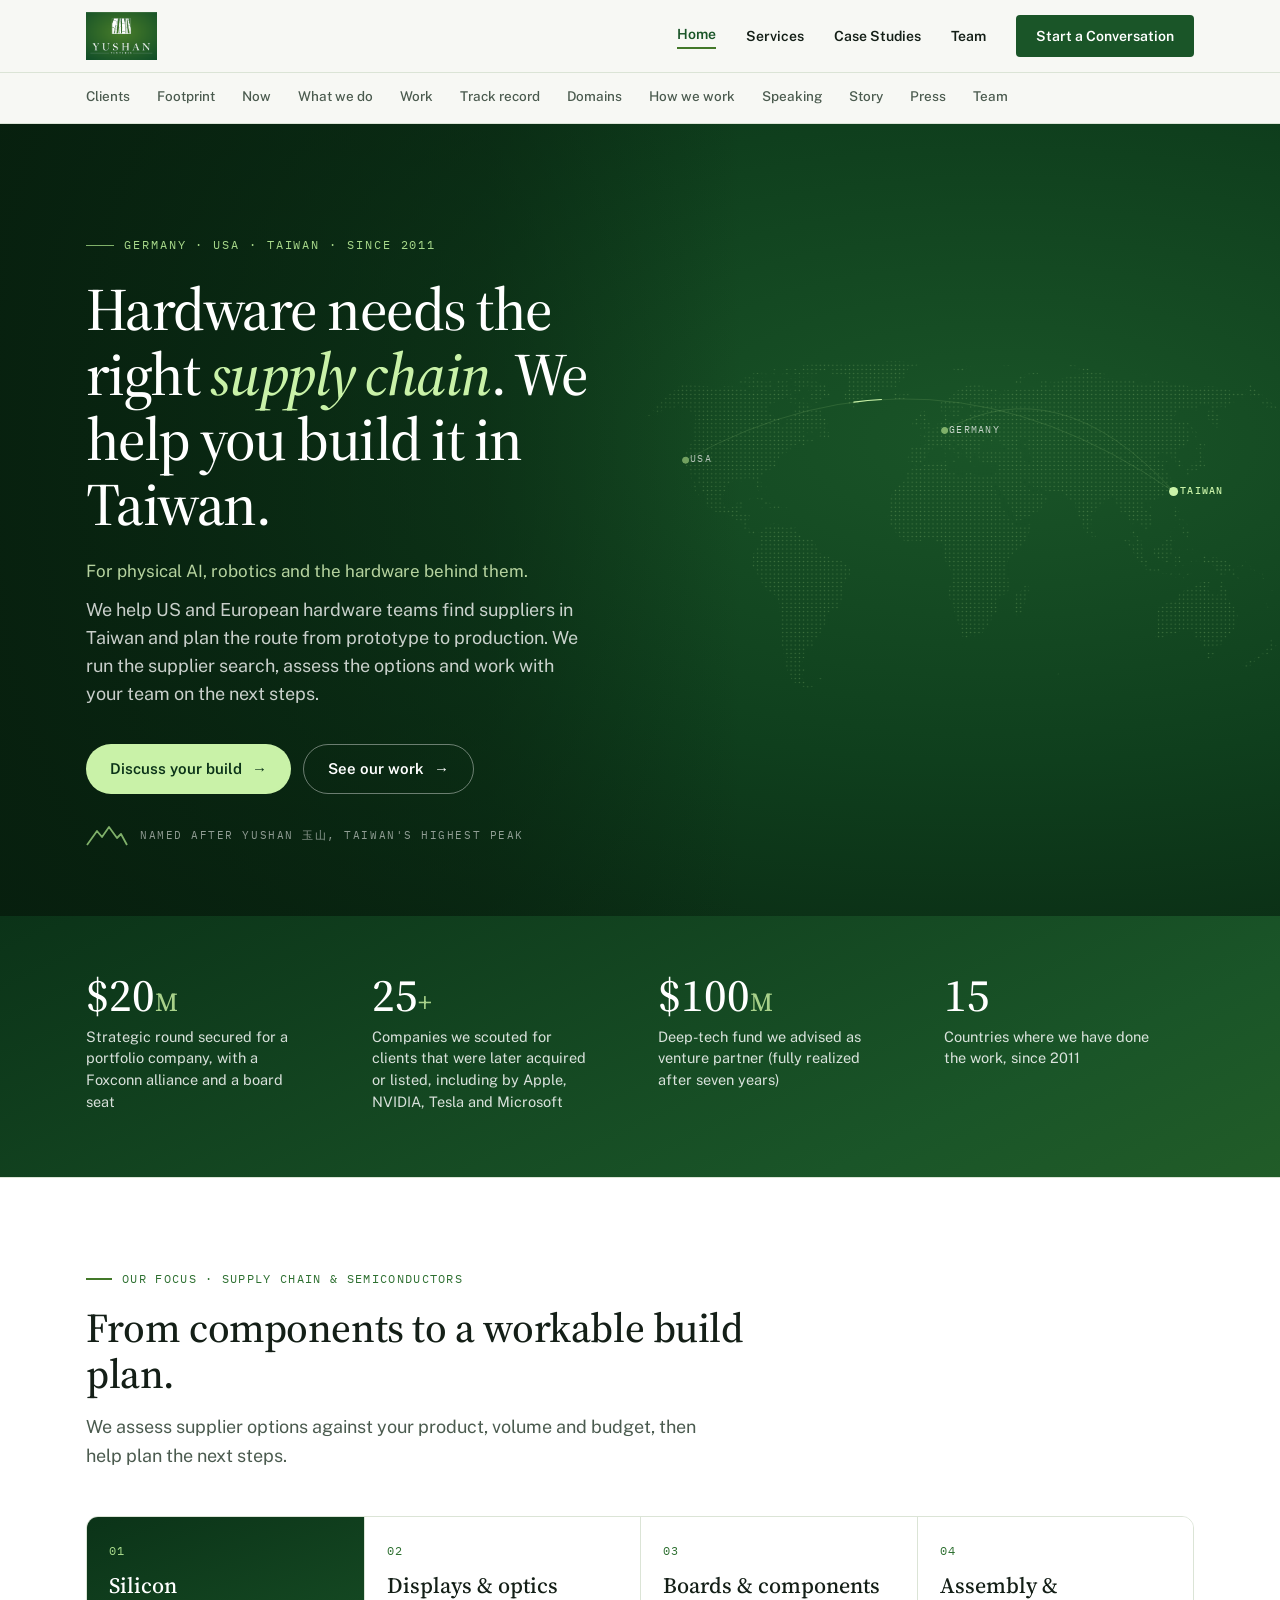
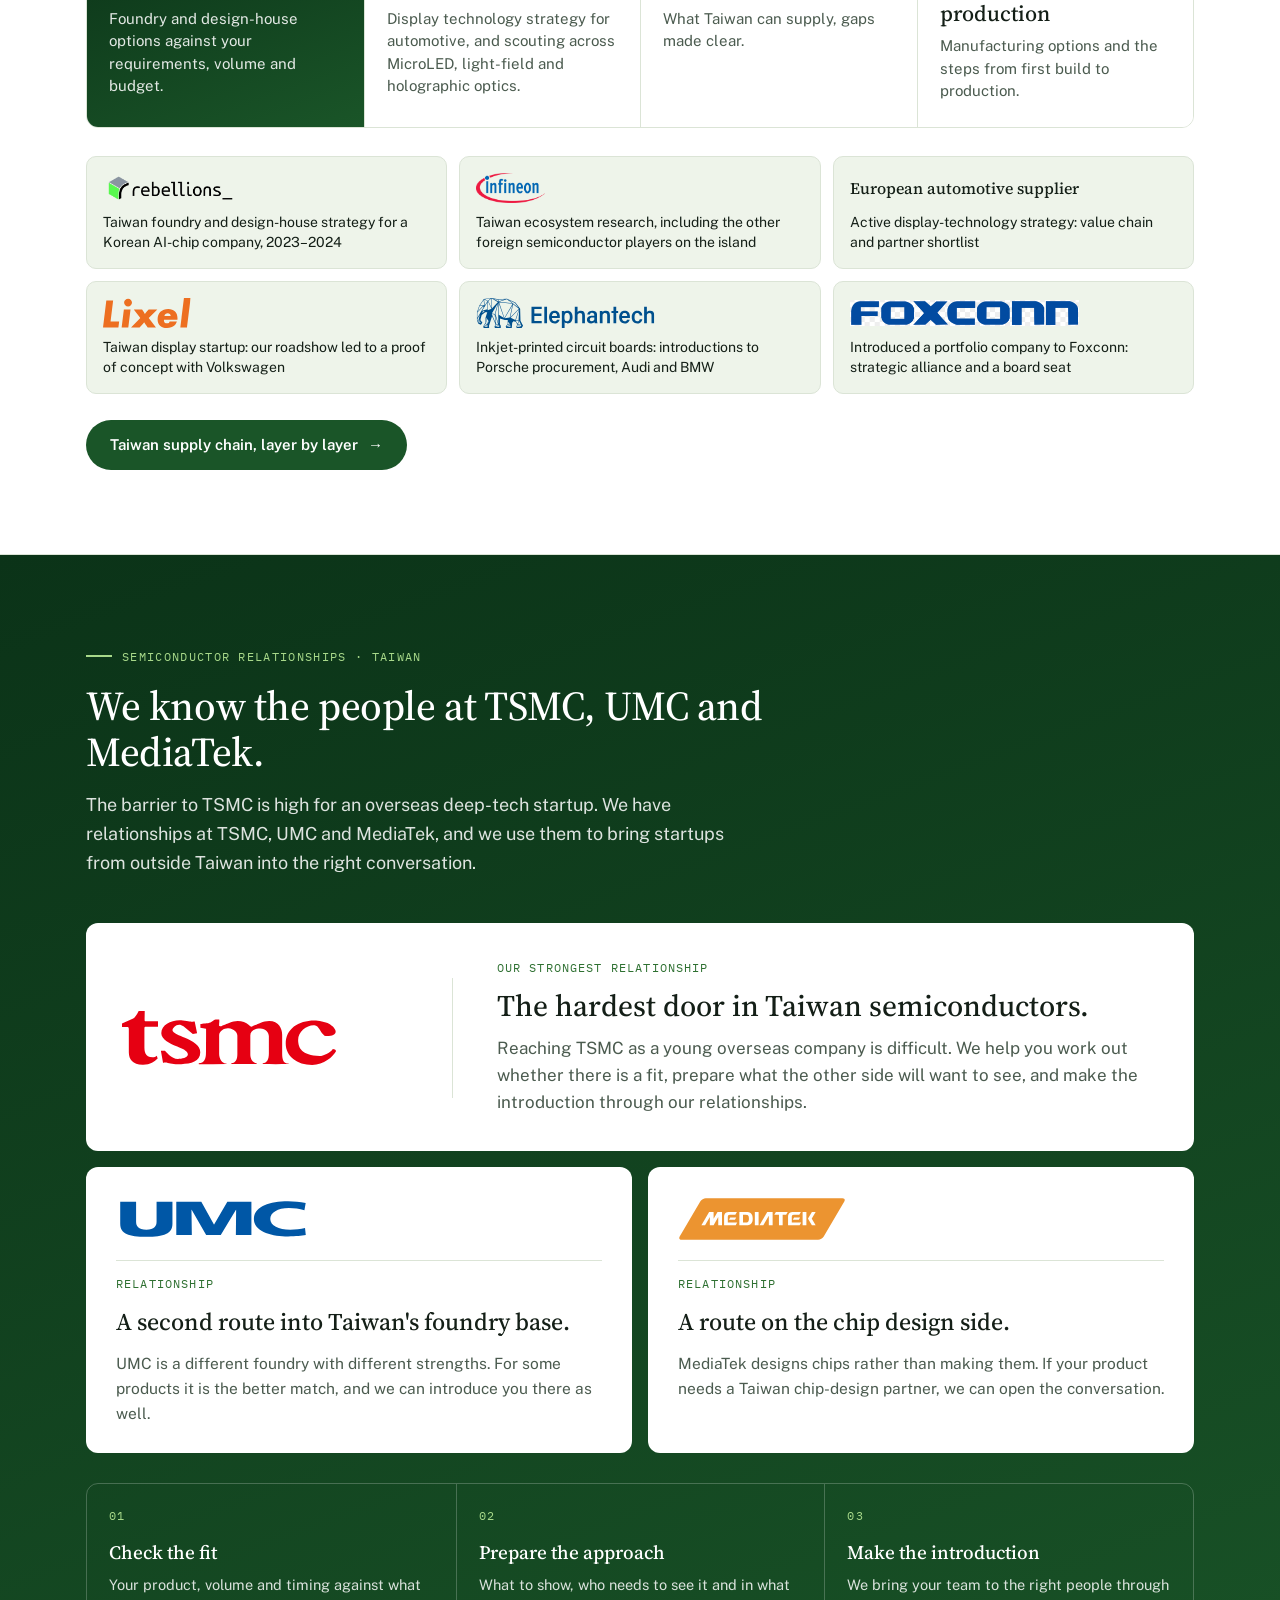
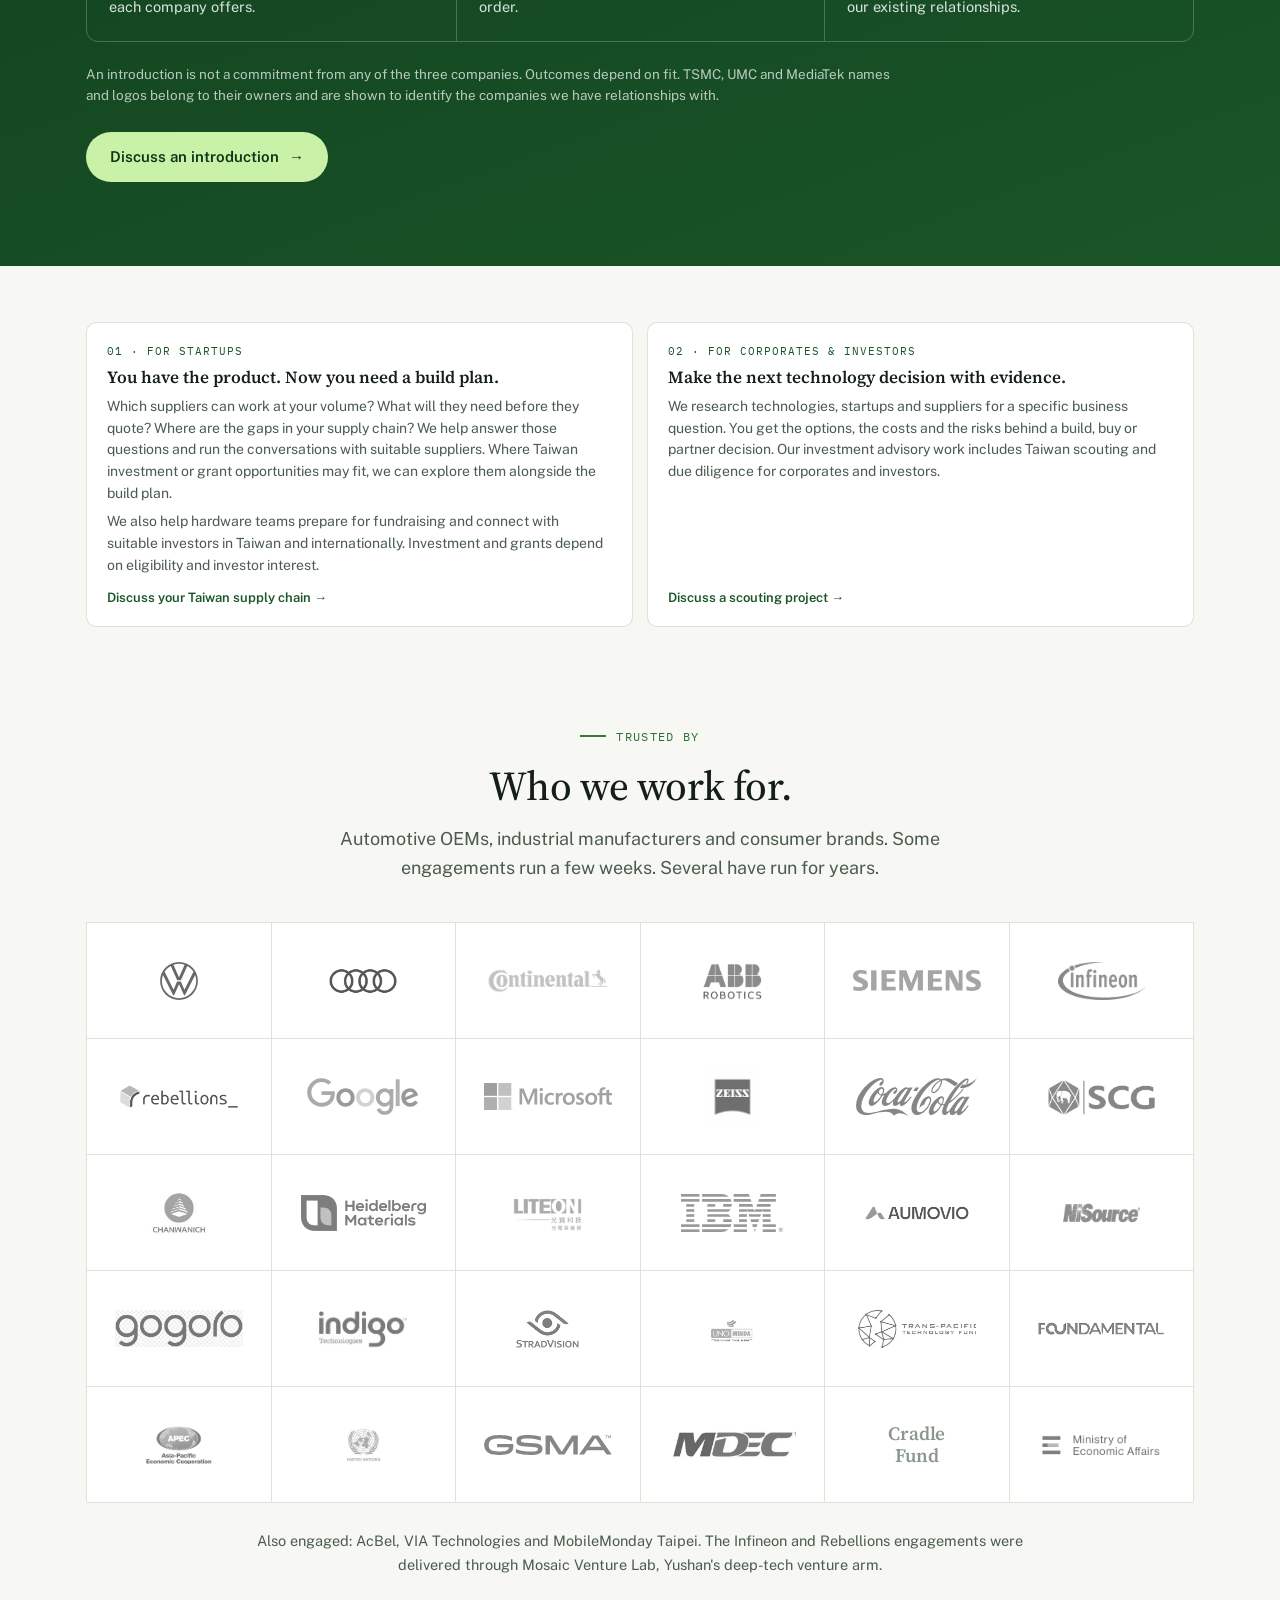
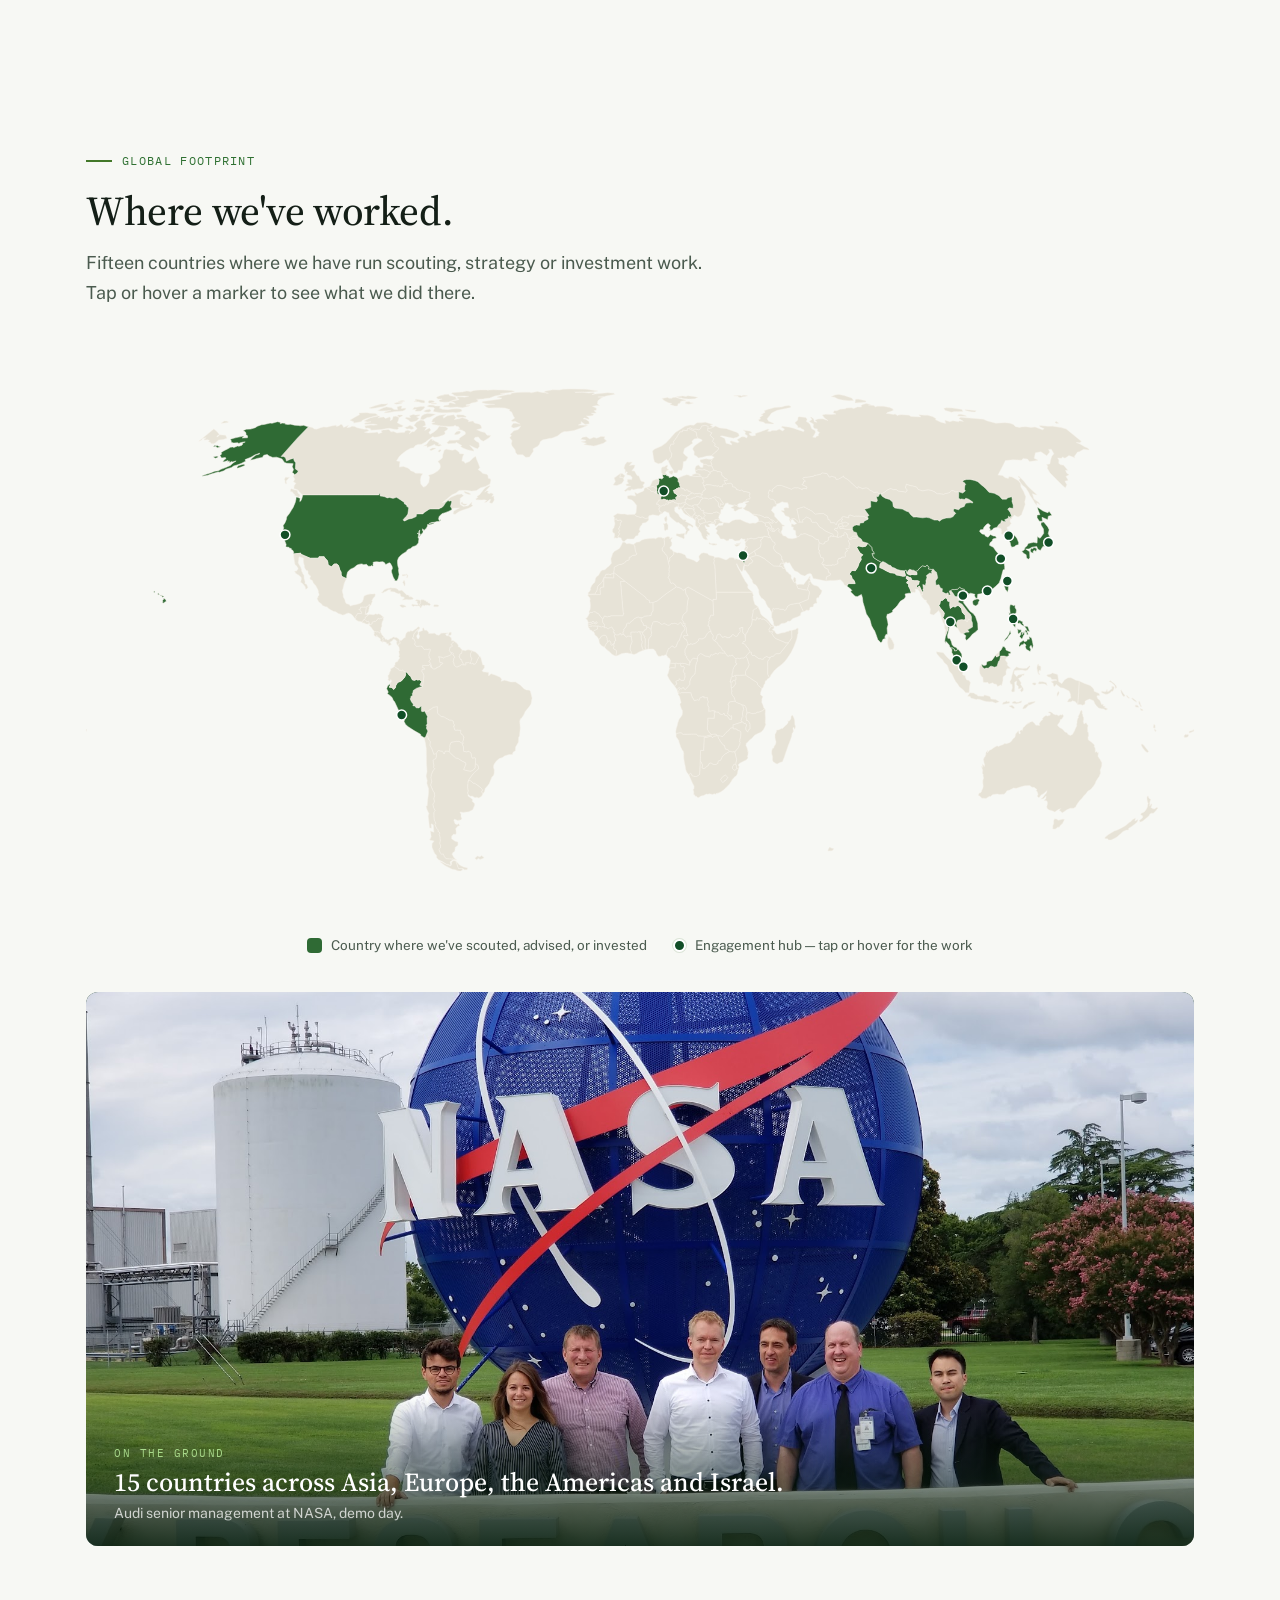
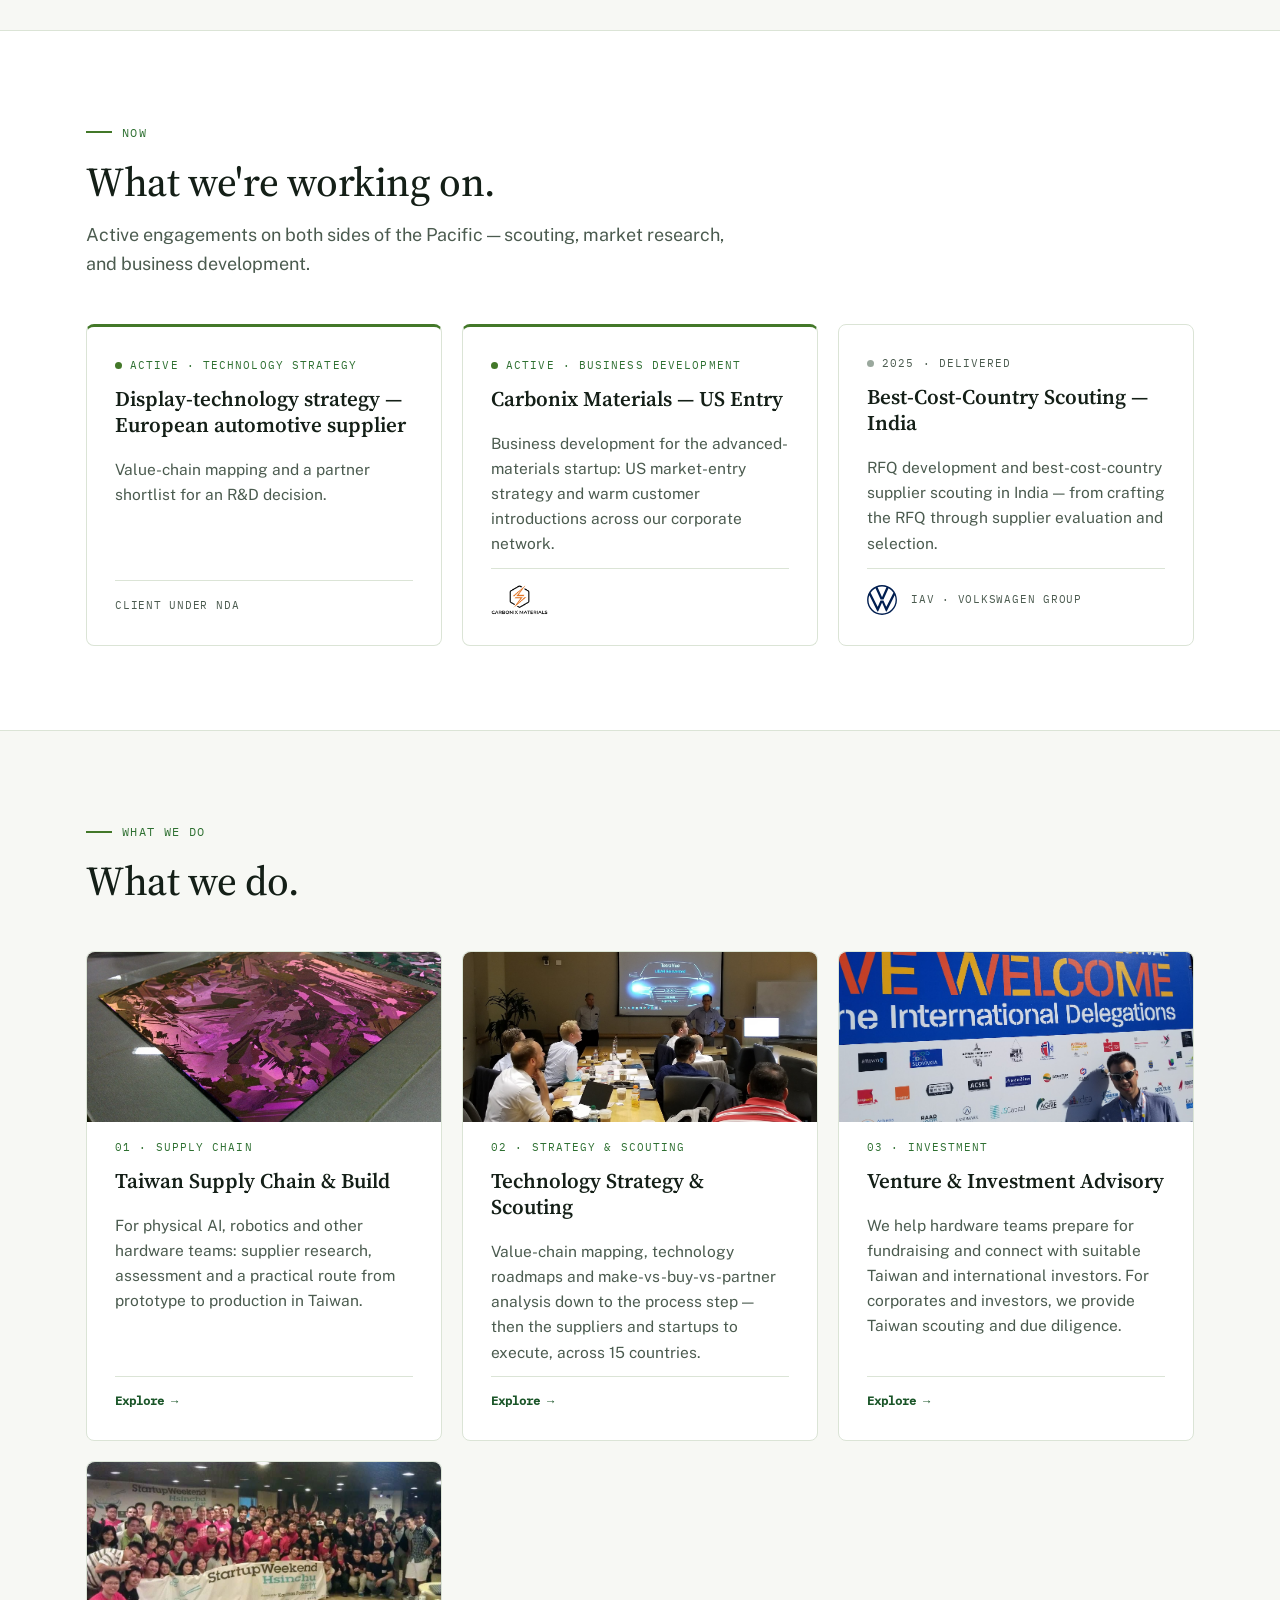
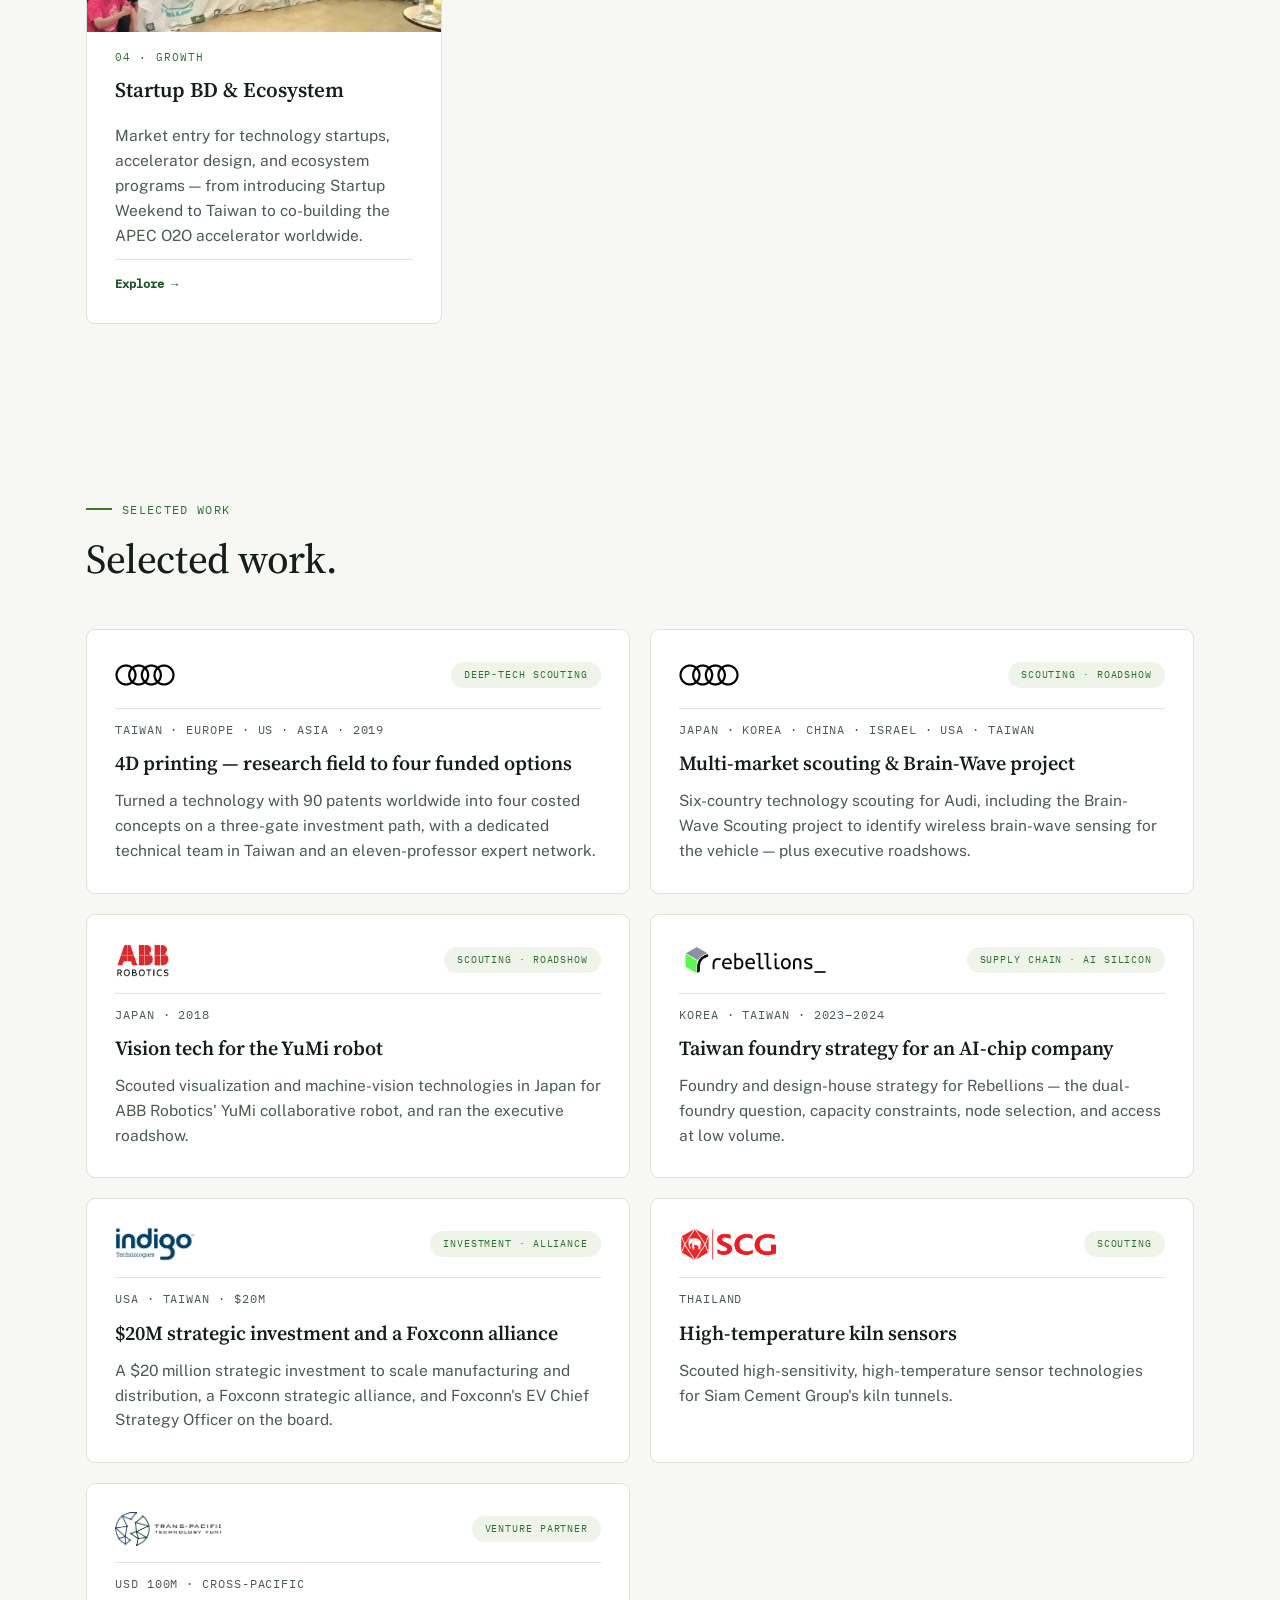
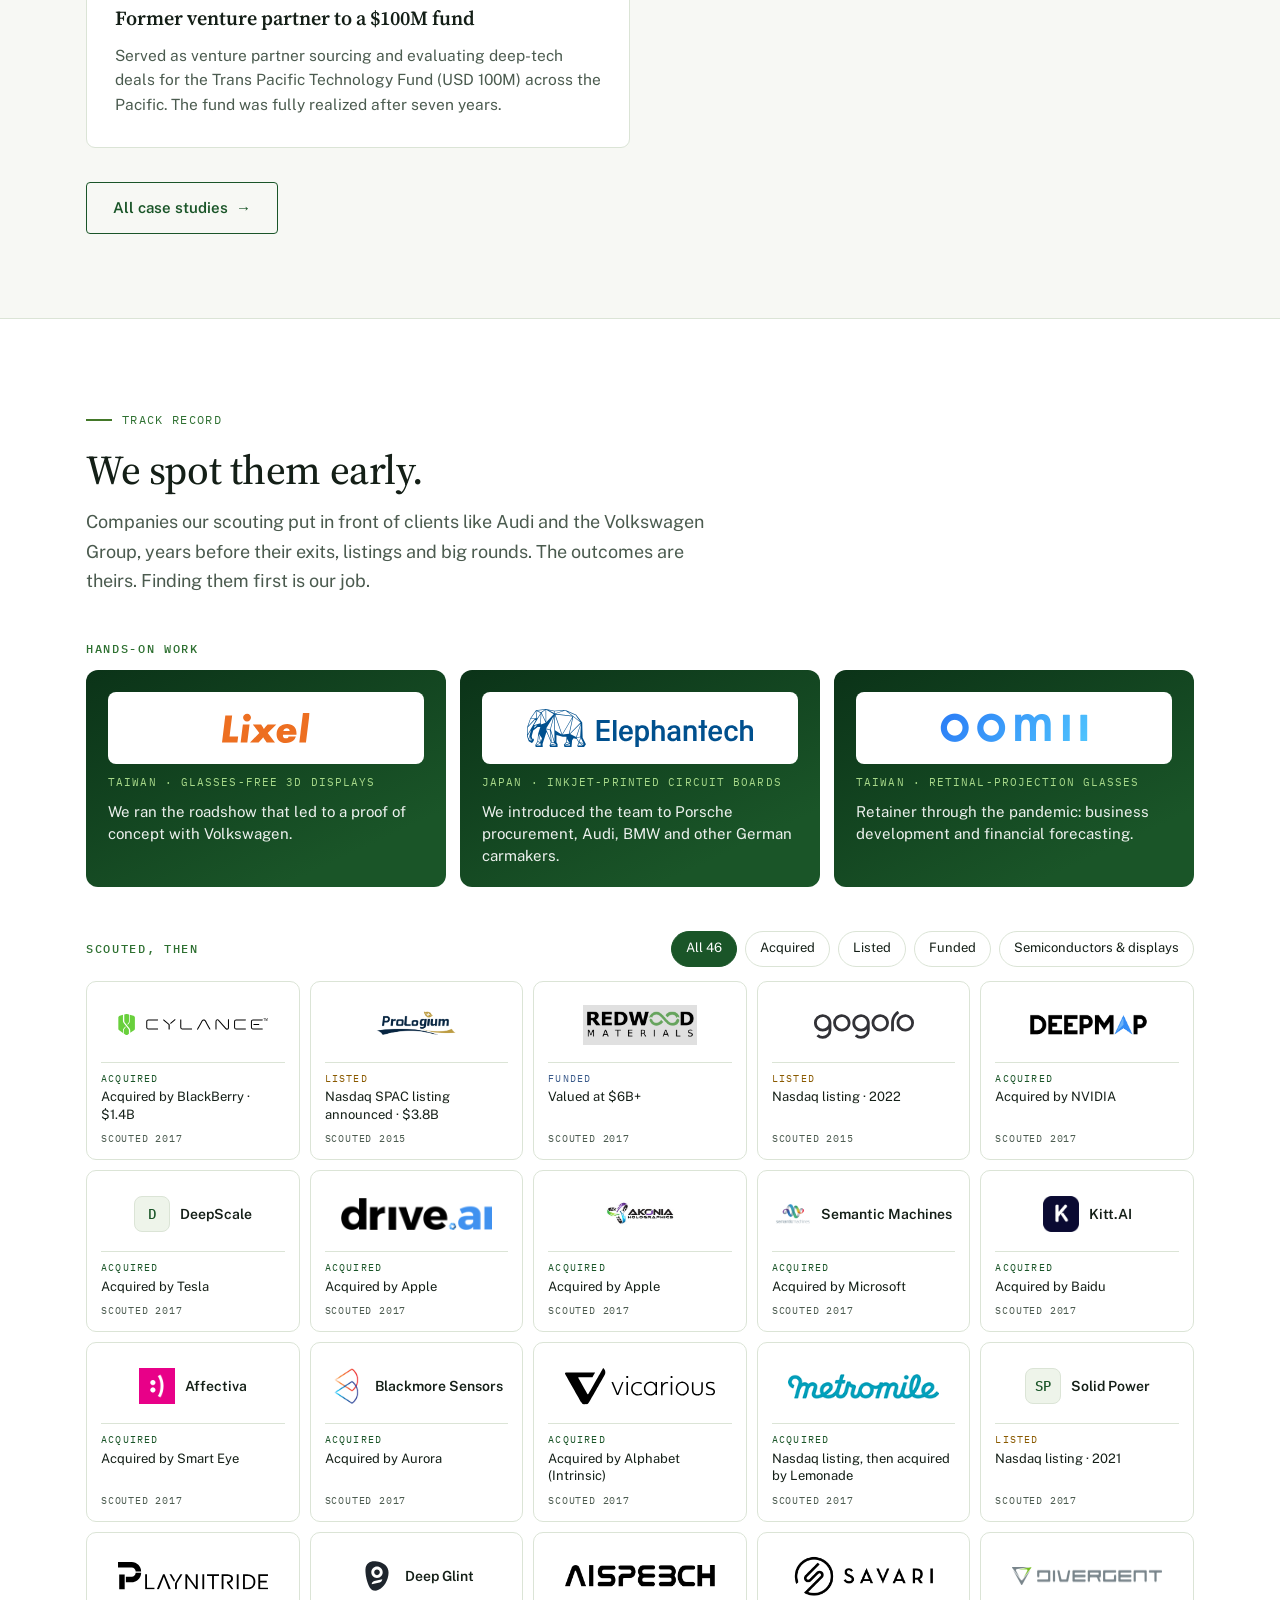
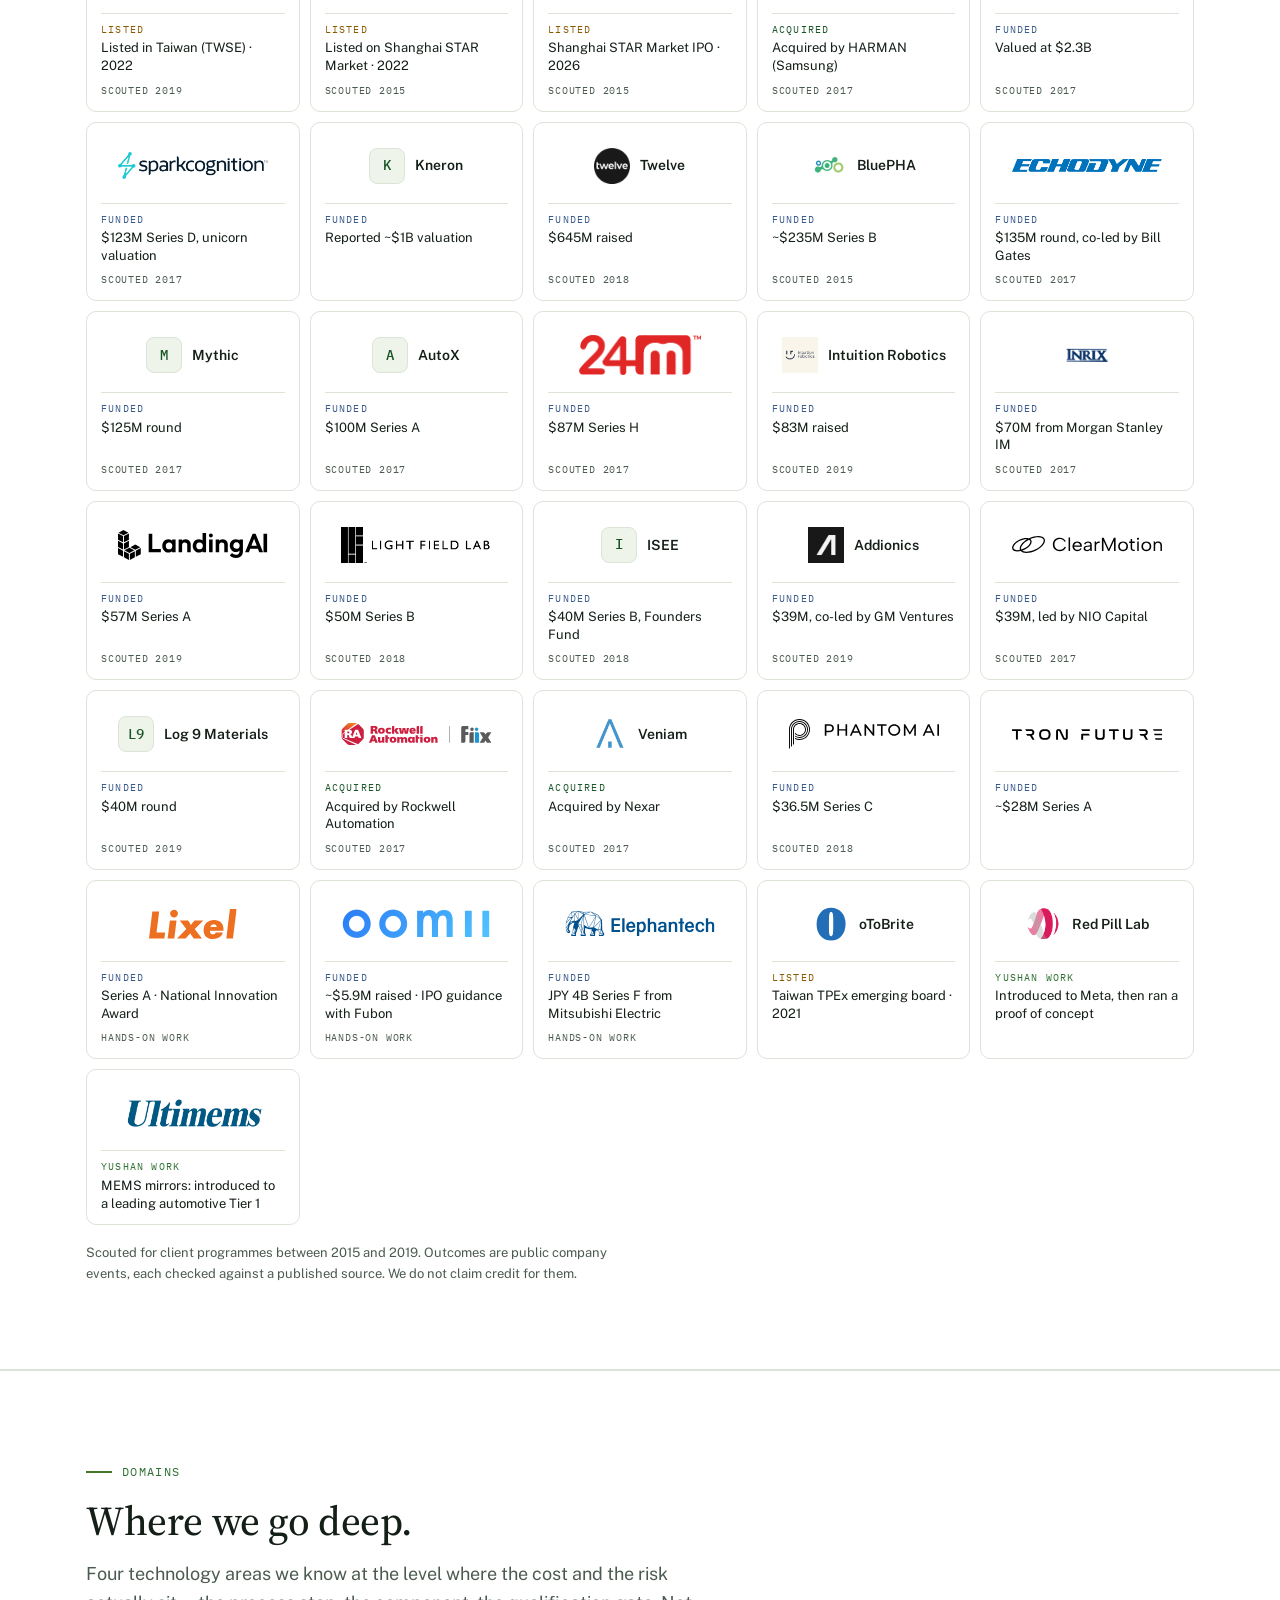
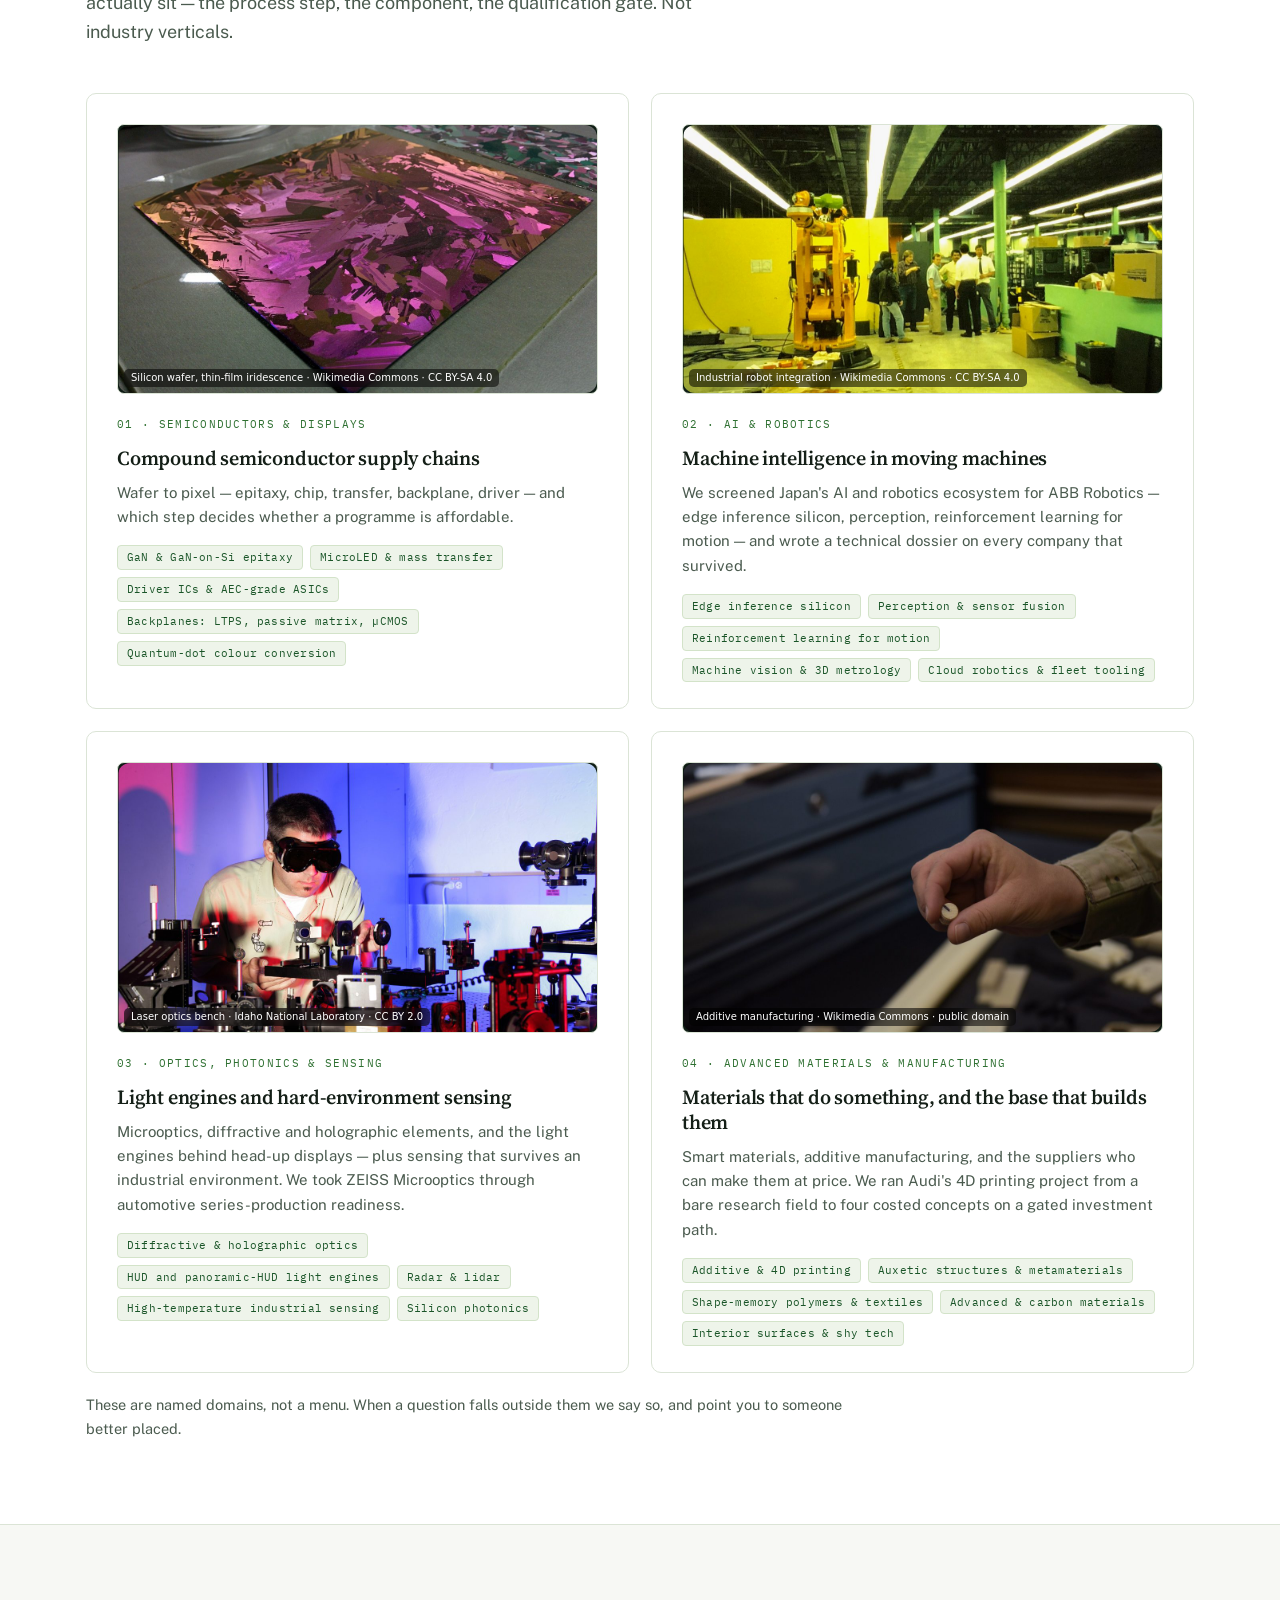
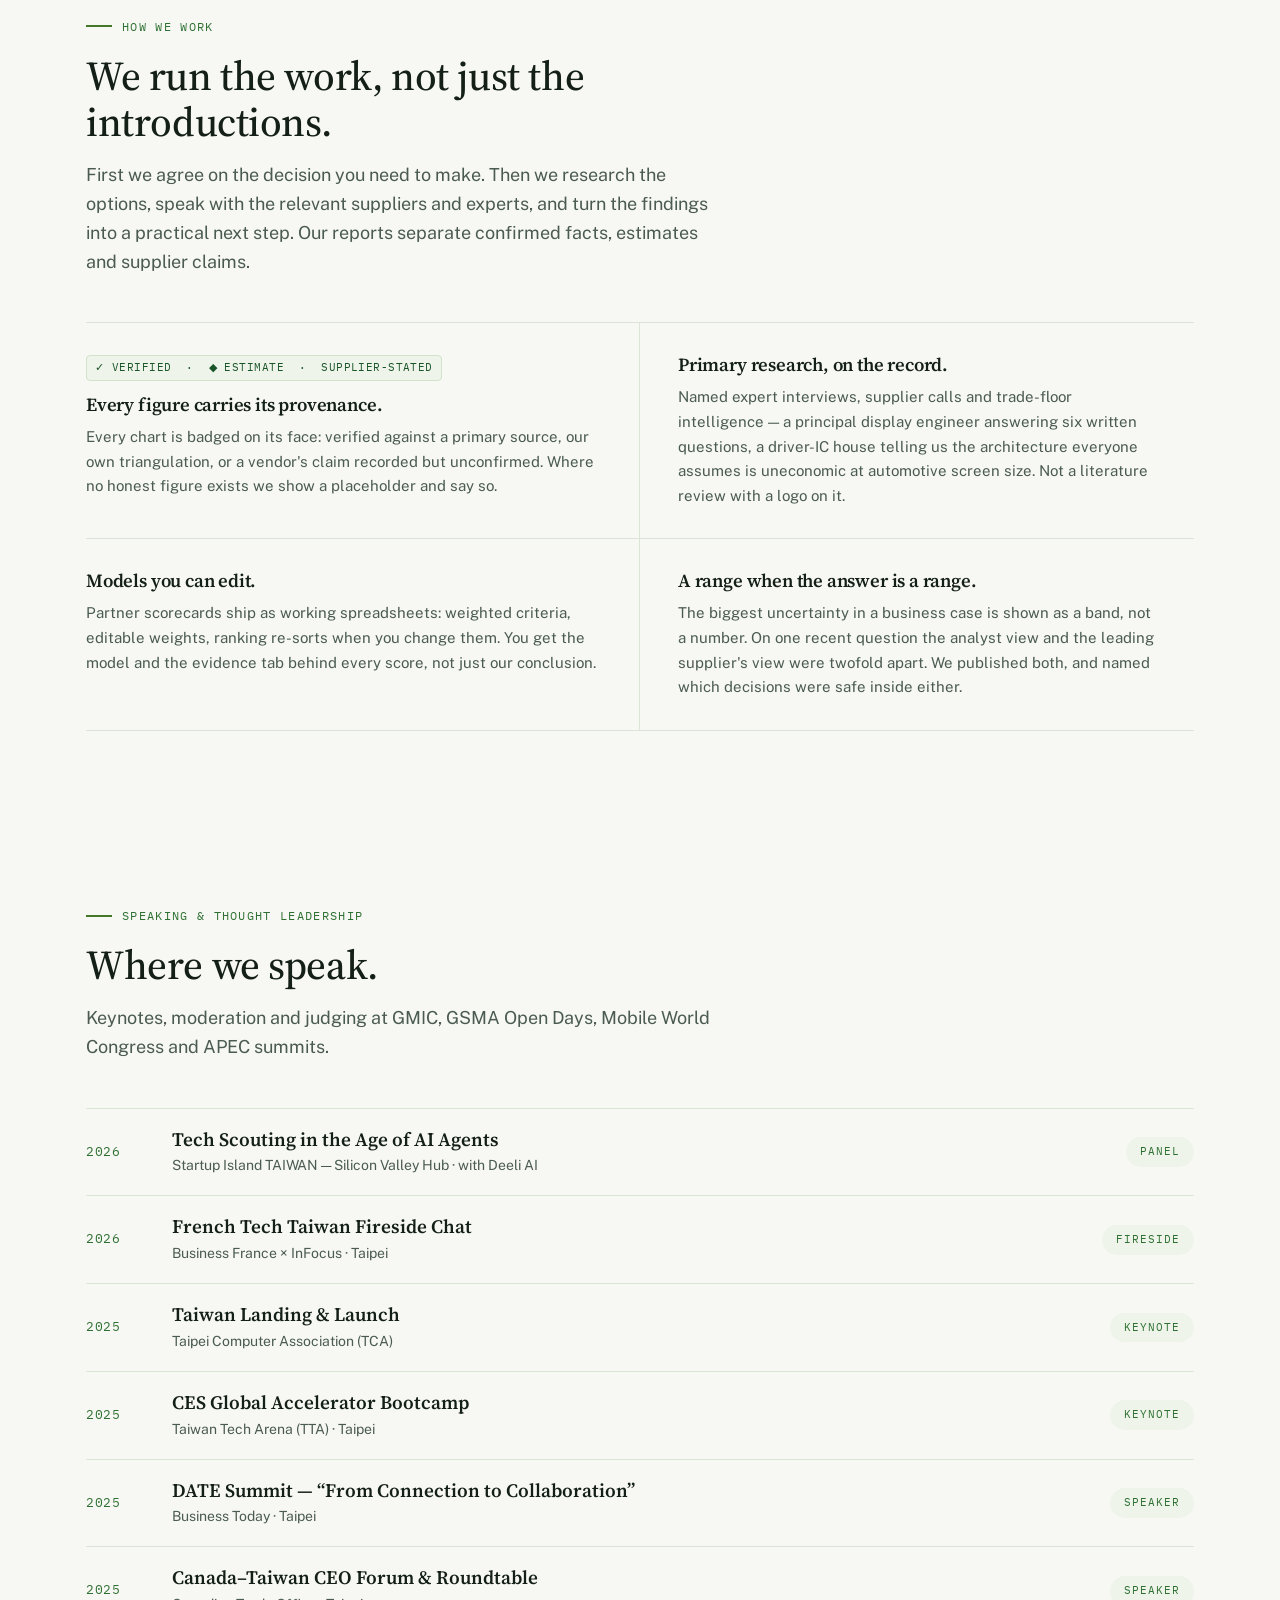
==== index.html @ de01a402 "Update Kyle Hu title to Manager, Corporate Innovation and Partnerships" ====
<!DOCTYPE html>
<html lang="en">
<head>
<meta charset="UTF-8">
<meta name="viewport" content="width=device-width, initial-scale=1.0">
<title>Yushan Ventures | Taiwan supply chain, physical AI and investment advisory</title>
<meta name="description" content="Yushan Ventures answers make-or-buy-or-partner questions for industrial companies — in compound semiconductors, AI and robotics, optics and sensing. Clients include Audi, Continental, ABB and ZEISS, across 15 countries.">
<link rel="stylesheet" href="yushan-v2.css?v=261005a">
<script src="assets/d3-array.min.js"></script>
<script src="assets/d3-selection.min.js"></script>
<script src="assets/d3-geo.min.js"></script>
<script src="assets/topojson-client.min.js"></script>
<script src="image-slot.js"></script>
<script src="yushan-diagrams.js"></script>
<script>function logoFail(el){var a=el.getAttribute('alt')||'';var c='lw';if(el.closest('.logo-cell'))c='wm';else if(el.closest('.cs-top'))c='cs-wm';var s=document.createElement('span');s.className=c;s.textContent=a;el.replaceWith(s);}</script>
<style>
.hx-title {font-size:clamp(42px,4.7vw,66px);line-height:1.08;max-width:19ch;}
.hx-audience {font-size:17px;color:#b6d39f;line-height:1.5;margin:22px 0 12px;max-width:550px;}
.hx-lede {font-size:18px;line-height:1.55;max-width:46ch;}
@media(max-width:700px){.hx-title {font-size:42px;}.hx-audience {font-size:16px;}.hx-lede {font-size:16px;}}
</style>
<!-- Search and public discovery metadata -->
<link rel="canonical" href="https://yushanventures.com/">
<meta property="og:type" content="website">
<meta property="og:site_name" content="Yushan Ventures">
<meta property="og:title" content="Yushan Ventures | Taiwan supply chain, physical AI and investment advisory">
<meta property="og:description" content="Yushan Ventures answers make-or-buy-or-partner questions for industrial companies — in compound semiconductors, AI and robotics, optics and sensing. Clients include Audi, Continental, ABB and ZEISS, across 15 countries.">
<meta property="og:url" content="https://yushanventures.com/">
<meta property="og:image" content="https://yushanventures.com/assets/yushan-logo.png">
<meta property="og:image:width" content="387">
<meta property="og:image:height" content="262">
<meta property="og:image:alt" content="Yushan Ventures - Taiwan supply chain, physical AI and investment advisory">
<meta name="twitter:card" content="summary">
<meta name="twitter:title" content="Yushan Ventures | Taiwan supply chain, physical AI and investment advisory">
<meta name="twitter:description" content="Yushan Ventures answers make-or-buy-or-partner questions for industrial companies — in compound semiconductors, AI and robotics, optics and sensing. Clients include Audi, Continental, ABB and ZEISS, across 15 countries.">
<meta name="twitter:image" content="https://yushanventures.com/assets/yushan-logo.png">
<meta name="twitter:image:alt" content="Yushan Ventures - Taiwan supply chain, physical AI and investment advisory">
<script type="application/ld+json">{"@context": "https://schema.org", "@graph": [{"@type": "Organization", "@id": "https://yushanventures.com/#organization", "name": "Yushan Ventures", "url": "https://yushanventures.com/", "logo": "https://yushanventures.com/assets/yushan-logo.png", "description": "Technology strategy and scouting, Taiwan supply chain and build, venture and investment advisory, and startup growth.", "email": "vh@yushanventures.com", "telephone": "+14152856800", "sameAs": ["https://www.linkedin.com/company/yushan-ventures-inc/"], "areaServed": [{"@type": "Country", "name": "Taiwan"}, {"@type": "Country", "name": "United States"}, {"@type": "Country", "name": "Germany"}], "employee": {"@id": "https://yushanventures.com/#volker-heistermann"}, "hasOfferCatalog": {"@type": "OfferCatalog", "name": "Yushan advisory and scouting services", "itemListElement": [{"@type": "Offer", "itemOffered": {"@id": "https://yushanventures.com/#service-taiwan-supply-chain"}}, {"@type": "Offer", "itemOffered": {"@id": "https://yushanventures.com/#service-technology-scouting"}}, {"@type": "Offer", "itemOffered": {"@id": "https://yushanventures.com/#service-investment-advisory"}}]}, "knowsAbout": ["Physical AI", "Semiconductors", "Displays and microLED", "Edge AI and robotics", "Optics and sensing", "Advanced materials"]}, {"@type": "WebSite", "@id": "https://yushanventures.com/#website", "url": "https://yushanventures.com/", "name": "Yushan Ventures", "inLanguage": "en", "publisher": {"@id": "https://yushanventures.com/#organization"}}, {"@type": "Service", "@id": "https://yushanventures.com/#service-taiwan-supply-chain", "name": "Taiwan Supply Chain & Build", "serviceType": "Taiwan Supply Chain & Build", "url": "https://yushanventures.com/taiwan-supply-chain.html", "description": "Supplier research and qualification, bill-of-materials review, quoting discussions and support through first article and ramp for foreign hardware teams.", "provider": {"@id": "https://yushanventures.com/#organization"}, "areaServed": [{"@type": "Country", "name": "Taiwan"}, {"@type": "Country", "name": "United States"}, {"@type": "Country", "name": "Germany"}]}, {"@type": "Service", "@id": "https://yushanventures.com/#service-technology-scouting", "name": "Technology Strategy & Scouting", "serviceType": "Technology Strategy & Scouting", "url": "https://yushanventures.com/taiwan-technology-scouting.html", "description": "Search briefs, evidence checks, screened company shortlists and pilot-discussion handoffs for corporate innovation and engineering teams.", "provider": {"@id": "https://yushanventures.com/#organization"}, "areaServed": [{"@type": "Country", "name": "Taiwan"}, {"@type": "Country", "name": "United States"}, {"@type": "Country", "name": "Germany"}]}, {"@type": "Service", "@id": "https://yushanventures.com/#service-investment-advisory", "name": "Venture & Investment Advisory", "serviceType": "Venture & Investment Advisory", "url": "https://yushanventures.com/services.html#investment", "description": "Deal sourcing, technical and commercial due diligence, investor introductions and portfolio support. Funding is not promised.", "provider": {"@id": "https://yushanventures.com/#organization"}, "areaServed": [{"@type": "Country", "name": "Taiwan"}, {"@type": "Country", "name": "United States"}, {"@type": "Country", "name": "Germany"}]}, {"@type": "WebPage", "@id": "https://yushanventures.com/#webpage", "url": "https://yushanventures.com/", "name": "Yushan Ventures | Taiwan supply chain, physical AI and investment advisory", "inLanguage": "en", "isPartOf": {"@id": "https://yushanventures.com/#website"}, "about": [{"@id": "https://yushanventures.com/#organization"}], "dateModified": "2026-10-05"}, {"@type": "Person", "@id": "https://yushanventures.com/#volker-heistermann", "name": "Volker Heistermann", "jobTitle": "Managing Director", "worksFor": {"@id": "https://yushanventures.com/#organization"}, "sameAs": ["https://www.linkedin.com/in/volkerheistermann/"]}, {"@type": "Person", "@id": "https://yushanventures.com/#kyle-hu", "name": "Kyle Hu", "jobTitle": "Manager, Corporate Innovation and Partnerships", "worksFor": {"@id": "https://yushanventures.com/#organization"}, "sameAs": ["https://www.linkedin.com/in/kyle-hu-874456227/"]}, {"@type": "Person", "@id": "https://yushanventures.com/#kazumi-otani", "name": "Kazumi Otani", "jobTitle": "Business Development Director", "worksFor": {"@id": "https://yushanventures.com/#organization"}, "sameAs": ["https://www.linkedin.com/in/kzmotn"]}, {"@type": "Person", "@id": "https://yushanventures.com/#haley-lin", "name": "Haley Lin", "jobTitle": "Research Associate", "worksFor": {"@id": "https://yushanventures.com/#organization"}}, {"@type": "Person", "@id": "https://yushanventures.com/#bruce-bateman", "name": "Bruce Bateman", "jobTitle": "Partner", "worksFor": {"@id": "https://yushanventures.com/#organization"}, "sameAs": ["https://www.linkedin.com/in/brucewbateman/"]}, {"@type": "Person", "@id": "https://yushanventures.com/#dr-ing-volker-kaese", "name": "Dr.-Ing. Volker Kaese", "jobTitle": "Independent Consultant", "worksFor": {"@id": "https://yushanventures.com/#organization"}, "sameAs": ["https://www.linkedin.com/in/volkerkaese/"]}, {"@type": "Person", "@id": "https://yushanventures.com/#ken-huang", "name": "Ken Huang", "jobTitle": "Venture Partner", "worksFor": {"@id": "https://yushanventures.com/#organization"}, "sameAs": ["https://www.linkedin.com/in/ken-huang-12638166/"]}, {"@type": "Person", "@id": "https://yushanventures.com/#melanie-edwards", "name": "Melanie Edwards", "jobTitle": "Advisor", "worksFor": {"@id": "https://yushanventures.com/#organization"}, "sameAs": ["https://www.linkedin.com/in/melanie--edwards"]}]}</script>
</head>
<body id="top">

<nav class="nav">
  <div class="nav-inner">
    <a href="/" class="nav-logo"><img src="assets/yushan-logo.png" alt="Yushan Ventures"></a>
    <button class="nav-burger" aria-label="Toggle menu" onclick="document.getElementById('navlinks').classList.toggle('open')">☰</button>
    <div class="nav-links" id="navlinks">
      <a href="/" class="active">Home</a>
      <a href="services.html">Services</a>
      <a href="case-studies.html">Case Studies</a>
      <a href="#team">Team</a>
      <a href="#contact" class="nav-cta">Start a Conversation</a>
    </div>
  </div>
</nav>

<div class="anchor-rail"><div class="anchor-rail-inner"><a href="#clients">Clients</a><a href="#footprint">Footprint</a><a href="#now">Now</a><a href="#practices">What we do</a><a href="#work">Work</a><a href="#track">Track record</a><a href="#domains">Domains</a><a href="#method">How we work</a><a href="#speaking">Speaking</a><a href="#story">Story</a><a href="#news">Press</a><a href="#team">Team</a></div></div>

<header class="hero hx" data-screen-label="Hero">
  <svg class="hx-map" id="hx-map" aria-hidden="true"></svg>
  <div class="hx-fade" aria-hidden="true"></div>
  <div class="wrap hx-inner">
    <span class="hx-eyebrow">Germany · USA · Taiwan · Since 2011</span>
    <h1 class="hx-title">Hardware needs the right <em>supply chain</em>. We help you build it in Taiwan.</h1>
    <p class="hx-audience">For physical AI, robotics and the hardware behind them.</p>
    <p class="hx-lede">We help US and European hardware teams find suppliers in Taiwan and plan the route from prototype to production. We run the supplier search, assess the options and work with your team on the next steps.</p>
    <div class="hx-ctas">
      <a class="hx-btn solid" href="#contact">Discuss your build</a>
      <a class="hx-btn ghost" href="case-studies.html">See our work</a>
    </div>
  </div>
  <div class="wrap hx-foot">
    <svg width="42" height="20" viewBox="0 0 42 20" fill="none" aria-hidden="true"><path d="M1 19 L11 5 L16 11 L23 1 L31 12 L35 8 L41 19" stroke="#7fb069" stroke-width="1.8" stroke-linejoin="round" fill="none"></path></svg>
    <span>Named after Yushan 玉山, Taiwan's highest peak</span>
  </div>
</header>

<svg class="ridge" viewBox="0 0 1440 70" preserveAspectRatio="none" aria-hidden="true"><path d="M0 70 L0 52 L140 22 L260 44 L420 8 L560 38 L720 2 L880 34 L1040 14 L1200 42 L1330 24 L1440 48 L1440 70 Z" fill="#0b3318" opacity=".16"></path><path d="M0 70 L0 60 L160 34 L300 52 L480 20 L640 46 L800 12 L960 42 L1120 26 L1280 50 L1440 32 L1440 70 Z" fill="#0b3318"></path></svg>
<div class="section-green on-green stat-band" data-screen-label="Stats">
  <div class="wrap stat-grid">
    <div><div class="stat-num">$20<span>M</span></div><div class="stat-label">Strategic round secured for a portfolio company, with a Foxconn alliance and a board seat</div></div>
    <div><div class="stat-num">25<span>+</span></div><div class="stat-label">Companies we scouted for clients that were later acquired or listed, including by Apple, NVIDIA, Tesla and Microsoft</div></div>
    <div><div class="stat-num">$100<span>M</span></div><div class="stat-label">Deep-tech fund we advised as venture partner (fully realized after seven years)</div></div>
    <div><div class="stat-num">15</div><div class="stat-label">Countries where we have done the work, since 2011</div></div>
  </div>
</div>

<section id="supply" class="section-white sc" data-screen-label="Supply chain focus">
  <div class="wrap">
    <div class="section-head">
      <span class="eyebrow">Our focus · Supply chain &amp; semiconductors</span>
      <h2 class="title">From components to a workable build plan.</h2>
      <p class="lede">We assess supplier options against your product, volume and budget, then help plan the next steps.</p>
    </div>
    <div class="sc-layers">
      <div class="sc-layer"><span class="sc-n">01</span><h3>Silicon</h3><p>Foundry and design-house options against your requirements, volume and budget.</p></div>
      <div class="sc-layer"><span class="sc-n">02</span><h3>Displays &amp; optics</h3><p>Display technology strategy for automotive, and scouting across MicroLED, light-field and holographic optics.</p></div>
      <div class="sc-layer"><span class="sc-n">03</span><h3>Boards &amp; components</h3><p>What Taiwan can supply, gaps made clear.</p></div>
      <div class="sc-layer"><span class="sc-n">04</span><h3>Assembly &amp; production</h3><p>Manufacturing options and the steps from first build to production.</p></div>
    </div>
    <div class="sc-proof">
      <a class="sc-p" href="case-studies.html#rebellions"><img src="assets/rebellions-logo.png" alt="Rebellions"><span>Taiwan foundry and design-house strategy for a Korean AI-chip company, 2023–2024</span></a>
      <a class="sc-p" href="case-studies.html#infineon"><img src="assets/infineon-logo.png" alt="Infineon"><span>Taiwan ecosystem research, including the other foreign semiconductor players on the island</span></a>
      <a class="sc-p" href="case-studies.html#tier1"><span class="sc-wm">European automotive supplier</span><span>Active display-technology strategy: value chain and partner shortlist</span></a>
      <a class="sc-p" href="case-studies.html#lixel"><img src="assets/tr/lixel.svg" alt="Lixel"><span>Taiwan display startup: our roadshow led to a proof of concept with Volkswagen</span></a>
      <a class="sc-p" href="case-studies.html#elephantech"><img src="assets/tr/elephantech.svg" alt="Elephantech"><span>Inkjet-printed circuit boards: introductions to Porsche procurement, Audi and BMW</span></a>
      <a class="sc-p" href="case-studies.html#indigo"><img src="assets/foxconn-logo.png" alt="Foxconn" onerror="this.replaceWith(Object.assign(document.createElement('span'),{className:'sc-wm',textContent:'Foxconn'}))"><span>Introduced a portfolio company to Foxconn: strategic alliance and a board seat</span></a>
    </div>
    <div class="sc-cta"><a class="hx-btn solid" href="taiwan-supply-chain.html">Taiwan supply chain, layer by layer</a></div>
  </div>
</section>

<section id="foundry" class="fx" data-screen-label="TSMC, UMC and MediaTek relationships">
  <div class="wrap">
    <div class="section-head">
      <span class="eyebrow">Semiconductor relationships · Taiwan</span>
      <h2 class="title">We know the people at TSMC, UMC and MediaTek.</h2>
      <p class="lede">The barrier to TSMC is high for an overseas deep-tech startup. We have relationships at TSMC, UMC and MediaTek, and we use them to bring startups from outside Taiwan into the right conversation.</p>
    </div>
    <div class="fx-grid">
      <div class="fx-card lead">
        <div class="fx-logo"><img src="assets/tsmc-logo.svg" alt="TSMC"></div>
        <span class="fx-k">Our strongest relationship</span>
        <h3>The hardest door in Taiwan semiconductors.</h3>
        <p>Reaching TSMC as a young overseas company is difficult. We help you work out whether there is a fit, prepare what the other side will want to see, and make the introduction through our relationships.</p>
      </div>
      <div class="fx-card">
        <div class="fx-logo"><img src="assets/umc-logo.svg" alt="UMC"></div>
        <span class="fx-k">Relationship</span>
        <h3>A second route into Taiwan's foundry base.</h3>
        <p>UMC is a different foundry with different strengths. For some products it is the better match, and we can introduce you there as well.</p>
      </div>
      <div class="fx-card">
        <div class="fx-logo"><img src="assets/mediatek-logo.svg" alt="MediaTek"></div>
        <span class="fx-k">Relationship</span>
        <h3>A route on the chip design side.</h3>
        <p>MediaTek designs chips rather than making them. If your product needs a Taiwan chip-design partner, we can open the conversation.</p>
      </div>
    </div>
    <div class="fx-steps">
      <div class="fx-step"><span class="sc-n">01</span><h4>Check the fit</h4><p>Your product, volume and timing against what each company offers.</p></div>
      <div class="fx-step"><span class="sc-n">02</span><h4>Prepare the approach</h4><p>What to show, who needs to see it and in what order.</p></div>
      <div class="fx-step"><span class="sc-n">03</span><h4>Make the introduction</h4><p>We bring your team to the right people through our existing relationships.</p></div>
    </div>
    <p class="fx-note">An introduction is not a commitment from any of the three companies. Outcomes depend on fit. TSMC, UMC and MediaTek names and logos belong to their owners and are shown to identify the companies we have relationships with.</p>
    <div class="fx-cta"><a class="hx-btn solid" href="services.html#supply-chain">Discuss an introduction</a></div>
  </div>
</section>

<section id="paths" class="paths" data-screen-label="Two ways we help">
  <div class="wrap">
      <div class="aud-split">
        <a class="aud" href="services.html#supply-chain">
          <span class="aud-k">01 · For startups</span>
          <h3>You have the product. Now you need a build plan.</h3>
          <p>Which suppliers can work at your volume? What will they need before they quote? Where are the gaps in your supply chain? We help answer those questions and run the conversations with suitable suppliers. Where Taiwan investment or grant opportunities may fit, we can explore them alongside the build plan.</p><p>We also help hardware teams prepare for fundraising and connect with suitable investors in Taiwan and internationally. Investment and grants depend on eligibility and investor interest.</p>
          <span class="aud-go">Discuss your Taiwan supply chain →</span>
        </a>
        <a class="aud" href="case-studies.html">
          <span class="aud-k">02 · For corporates &amp; investors</span>
          <h3>Make the next technology decision with evidence.</h3>
          <p>We research technologies, startups and suppliers for a specific business question. You get the options, the costs and the risks behind a build, buy or partner decision. Our investment advisory work includes Taiwan scouting and due diligence for corporates and investors.</p>
          <span class="aud-go">Discuss a scouting project →</span>
        </a>
      </div>
  </div>
</section>

<section id="clients" data-screen-label="Client logo wall">
  <div class="wrap">
    <div class="section-head" style="text-align:center;margin:0 auto 40px">
      <span class="eyebrow" style="justify-content:center">Trusted by</span>
      <h2 class="title">Who we work for.</h2>
      <p class="lede" style="margin:0 auto">Automotive OEMs, industrial manufacturers and consumer brands. Some engagements run a few weeks. Several have run for years.</p>
    </div>
  </div>
  <div class="wrap">
    <div class="logo-wall">
      <div class="logo-cell"><img src="assets/vw-logo.svg" alt="Volkswagen Group" onerror="logoFail(this)"></div>
      <div class="logo-cell"><img src="assets/Audi_logo.png" alt="Audi" onerror="logoFail(this)"></div>
      <div class="logo-cell"><img src="assets/continental-logo.png" alt="Continental" onerror="logoFail(this)"></div>
      <div class="logo-cell"><img src="assets/ABB_logo.png" alt="ABB Robotics" onerror="logoFail(this)"></div>
      <div class="logo-cell"><img src="assets/siemens-logo.svg" alt="Siemens" onerror="logoFail(this)"></div>
      <div class="logo-cell"><img src="assets/infineon-logo.png" alt="Infineon Technologies" onerror="logoFail(this)"></div>
      <div class="logo-cell"><img src="assets/rebellions-logo.png" alt="Rebellions" onerror="logoFail(this)"></div>
      <div class="logo-cell"><img src="assets/google-logo.svg" alt="Google" onerror="logoFail(this)"></div>
      <div class="logo-cell"><img src="assets/microsoft-logo.svg" alt="Microsoft" onerror="logoFail(this)"></div>
      <div class="logo-cell"><img class="sq" src="assets/Zeiss_logo.jpeg" alt="ZEISS" onerror="logoFail(this)"></div>
      <div class="logo-cell"><img src="assets/cocacola-logo.svg" alt="Coca-Cola" onerror="logoFail(this)"></div>
      <div class="logo-cell"><img src="assets/scg-logo.webp" alt="Siam Cement Group" onerror="logoFail(this)"></div>
      <div class="logo-cell"><img class="sq" src="assets/chanwanich-logo.jpg" alt="Chanwanich" onerror="logoFail(this)"></div>
      <div class="logo-cell"><img src="assets/heidelberg-logo.webp" alt="HeidelbergCement" onerror="logoFail(this)"></div>
      <div class="logo-cell"><img src="assets/liteon-logo.png" alt="Lite-On" onerror="logoFail(this)"></div>
      <div class="logo-cell"><img src="assets/ibm-logo.svg" alt="IBM" onerror="logoFail(this)"></div>
      <div class="logo-cell"><img src="assets/aumovio-logo.png" alt="Aumovio" onerror="logoFail(this)"></div>
      <div class="logo-cell"><img class="sq" src="assets/nisource-logo.avif" alt="NiSource" onerror="logoFail(this)"></div>
      <div class="logo-cell"><img src="assets/gogoro-logo.png" alt="Gogoro" onerror="logoFail(this)"></div>
      <div class="logo-cell"><img src="assets/indigo-logo.png" alt="Indigo Technologies" onerror="logoFail(this)"></div>
      <div class="logo-cell"><img src="assets/stradvision-logo.png" alt="StradVision" onerror="logoFail(this)"></div>
      <div class="logo-cell"><img src="assets/uno-minda-logo.avif" alt="Uno Minda" onerror="logoFail(this)"></div>
      <div class="logo-cell"><img src="assets/tptf-logo.png" alt="Trans Pacific Technology Fund" onerror="logoFail(this)"></div>
      <div class="logo-cell"><img src="assets/foundamental-wordmark.png" alt="Foundamental" onerror="logoFail(this)"></div>
      <div class="logo-cell"><img src="assets/apec-logo.jpg" alt="APEC" onerror="logoFail(this)"></div>
      <div class="logo-cell"><img src="assets/un-logo.jpg" alt="United Nations" onerror="logoFail(this)"></div>
      <div class="logo-cell"><img src="assets/gsma-logo.svg" alt="GSMA" onerror="logoFail(this)"></div>
      <div class="logo-cell"><img src="assets/mdec-logo.png" alt="MDEC — Malaysia Digital Economy Corporation" onerror="logoFail(this)"></div>
      <div class="logo-cell"><span class="wm">Cradle<br>Fund</span></div>
      <div class="logo-cell"><img src="assets/moea-logo.png" alt="Ministry of Economic Affairs, Taiwan" onerror="logoFail(this)"></div>
    </div>
    <p class="footnote center">Also engaged: AcBel, VIA Technologies and MobileMonday Taipei. The Infineon and Rebellions engagements were delivered through Mosaic Venture Lab, Yushan's deep-tech venture arm.</p>
  </div>
</section>

<section id="footprint" data-screen-label="Global footprint">
  <div class="wrap">
    <div class="section-head">
      <span class="eyebrow">Global footprint</span>
      <h2 class="title">Where we've worked.</h2>
      <p class="lede">Fifteen countries where we have run scouting, strategy or investment work. Tap or hover a marker to see what we did there.</p>
    </div>
    <div class="map-wrap" id="footprint-map">
      <div class="map-inner">
        <svg class="map-svg" role="img" aria-label="World map of Yushan Ventures engagement markets"></svg>
      </div>
      <div class="map-tip"><div class="mt-country"></div><div class="mt-list"></div></div>
    </div>
    <div class="map-legend">
      <div class="lg"><span class="lg-swatch"></span>Country where we've scouted, advised, or invested</div>
      <div class="lg"><span class="lg-dot"></span>Engagement hub — tap or hover for the work</div>
    </div>
    <figure class="fp-photo">
      <img src="assets/team-nasa.jpg" alt="Audi senior management at NASA for the demo day" loading="lazy">
      <figcaption>
        <div class="fp-k">On the ground</div>
        <div class="fp-t">15 countries across Asia, Europe, the Americas and Israel.</div>
        <div class="fp-s">Audi senior management at NASA, demo day.</div>
      </figcaption>
    </figure>
  </div>
</section>

<section id="now" class="section-white" data-screen-label="Active engagements">
  <div class="wrap">
    <div class="section-head">
      <span class="eyebrow">Now</span>
      <h2 class="title">What we're working on.</h2>
      <p class="lede">Active engagements on both sides of the Pacific — scouting, market research, and business development.</p>
    </div>
    <div class="card-grid">
      <div class="card accent">
        <span class="card-tag"><span class="dot live"></span>Active · Technology Strategy</span>
        <h3>Display-technology strategy — European automotive supplier</h3>
        <p>Value-chain mapping and a partner shortlist for an R&amp;D decision.</p>
        <div class="card-logo"><span class="cl-note">Client under NDA</span></div>
      </div>
      <div class="card accent">
        <span class="card-tag"><span class="dot live"></span>Active · Business Development</span>
        <h3>Carbonix Materials — US Entry</h3>
        <p>Business development for the advanced-materials startup: US market-entry strategy and warm customer introductions across our corporate network.</p>
        <div class="card-logo"><img src="assets/carbonix-logo.png" alt="Carbonix Materials" onerror="logoFail(this)"></div>
      </div>
      <div class="card">
        <span class="card-tag done"><span class="dot"></span>2025 · Delivered</span>
        <h3>Best-Cost-Country Scouting — India</h3>
        <p>RFQ development and best-cost-country supplier scouting in India — from crafting the RFQ through supplier evaluation and selection.</p>
        <div class="card-logo"><img src="assets/vw-logo.svg" alt="Volkswagen Group" onerror="logoFail(this)"><span class="cl-note">IAV · Volkswagen Group</span></div>
      </div>
    </div>
  </div>
</section>

<section id="practices" data-screen-label="What we do">
  <div class="wrap">
    <div class="section-head">
      <span class="eyebrow">What we do</span>
      <h2 class="title">What we do.</h2>
    </div>
    <div class="card-grid">
      <a class="card" href="services.html#supply-chain" style="color:inherit">
        <div class="card-photo"><image-slot id="practice-supply" src="assets/dom-semiconductors.jpg" shape="rect" placeholder="Photo: fab / SMT line / component tray"></image-slot></div>
        <span class="card-tag">01 · Supply Chain</span>
        <h3>Taiwan Supply Chain &amp; Build</h3>
        <p>For physical AI, robotics and other hardware teams: supplier research, assessment and a practical route from prototype to production in Taiwan.</p>
        <span class="card-client" style="color:var(--green);font-weight:600">Explore →</span>
      </a>
      <a class="card" href="taiwan-technology-scouting.html" style="color:inherit">
        <div class="card-photo"><image-slot id="practice-scout" src="assets/meeting-room.jpg" shape="rect" placeholder="Photo: scouting / factory floor / lab visit"></image-slot></div>
        <span class="card-tag">02 · Strategy &amp; Scouting</span>
        <h3>Technology Strategy &amp; Scouting</h3>
        <p>Value-chain mapping, technology roadmaps and make-vs-buy-vs-partner analysis down to the process step — then the suppliers and startups to execute, across 15 countries.</p>
        <span class="card-client" style="color:var(--green);font-weight:600">Explore →</span>
      </a>
      <a class="card" href="services.html#investment" style="color:inherit">
        <div class="card-photo"><image-slot id="practice-invest" src="assets/tel-aviv.jpg" shape="rect" placeholder="Photo: roadshow / boardroom / pitch"></image-slot></div>
        <span class="card-tag">03 · Investment</span>
        <h3>Venture &amp; Investment Advisory</h3>
        <p>We help hardware teams prepare for fundraising and connect with suitable Taiwan and international investors. For corporates and investors, we provide Taiwan scouting and due diligence.</p>
        <span class="card-client" style="color:var(--green);font-weight:600">Explore →</span>
      </a>
      <a class="card" href="services.html#startup-bd" style="color:inherit">
        <div class="card-photo"><image-slot id="practice-bd" src="assets/startup-weekend.jpg" shape="rect" placeholder="Photo: client meeting / accelerator / workshop"></image-slot></div>
        <span class="card-tag">04 · Growth</span>
        <h3>Startup BD &amp; Ecosystem</h3>
        <p>Market entry for technology startups, accelerator design, and ecosystem programs — from introducing Startup Weekend to Taiwan to co-building the APEC O2O accelerator worldwide.</p>
        <span class="card-client" style="color:var(--green);font-weight:600">Explore →</span>
      </a>
    </div>
  </div>
</section>

<section id="work" data-screen-label="Selected case studies">
  <div class="wrap">
    <div class="section-head">
      <span class="eyebrow">Selected work</span>
      <h2 class="title">Selected work.</h2>
    </div>
    <div class="cs-grid">
      <a class="cs-card" href="case-studies.html#4dp-deep" style="color:inherit">
        <div class="cs-top"><img src="assets/Audi_logo.png" alt="Audi" onerror="logoFail(this)"><span class="cs-badge">Deep-Tech Scouting</span></div>
        <div class="cs-region">Taiwan · Europe · US · Asia · 2019</div>
        <h3>4D printing — research field to four funded options</h3>
        <p>Turned a technology with 90 patents worldwide into four costed concepts on a three-gate investment path, with a dedicated technical team in Taiwan and an eleven-professor expert network.</p>
      </a>
      <a class="cs-card" href="case-studies.html#audi" style="color:inherit">
        <div class="cs-top"><img src="assets/Audi_logo.png" alt="Audi" onerror="logoFail(this)"><span class="cs-badge">Scouting · Roadshow</span></div>
        <div class="cs-region">Japan · Korea · China · Israel · USA · Taiwan</div>
        <h3>Multi-market scouting &amp; Brain-Wave project</h3>
        <p>Six-country technology scouting for Audi, including the Brain-Wave Scouting project to identify wireless brain-wave sensing for the vehicle — plus executive roadshows.</p>
      </a>
      <a class="cs-card" href="case-studies.html#abb" style="color:inherit">
        <div class="cs-top"><img src="assets/ABB_logo.png" alt="ABB" onerror="logoFail(this)"><span class="cs-badge">Scouting · Roadshow</span></div>
        <div class="cs-region">Japan · 2018</div>
        <h3>Vision tech for the YuMi robot</h3>
        <p>Scouted visualization and machine-vision technologies in Japan for ABB Robotics' YuMi collaborative robot, and ran the executive roadshow.</p>
      </a>
      <a class="cs-card" href="case-studies.html#rebellions" style="color:inherit">
        <div class="cs-top"><img src="assets/rebellions-logo.png" alt="Rebellions" onerror="logoFail(this)"><span class="cs-badge">Supply Chain · AI Silicon</span></div>
        <div class="cs-region">Korea · Taiwan · 2023–2024</div>
        <h3>Taiwan foundry strategy for an AI-chip company</h3>
        <p>Foundry and design-house strategy for Rebellions — the dual-foundry question, capacity constraints, node selection, and access at low volume.</p>
      </a>
      <a class="cs-card" href="case-studies.html#indigo" style="color:inherit">
        <div class="cs-top"><img src="assets/indigo-logo.png" alt="Indigo Technologies" onerror="logoFail(this)"><span class="cs-badge">Investment · Alliance</span></div>
        <div class="cs-region">USA · Taiwan · $20M</div>
        <h3>$20M strategic investment and a Foxconn alliance</h3>
        <p>A $20 million strategic investment to scale manufacturing and distribution, a Foxconn strategic alliance, and Foxconn's EV Chief Strategy Officer on the board.</p>
      </a>
      <a class="cs-card" href="case-studies.html#scg" style="color:inherit">
        <div class="cs-top"><img src="assets/scg-logo.webp" alt="Siam Cement Group" onerror="logoFail(this)"><span class="cs-badge">Scouting</span></div>
        <div class="cs-region">Thailand</div>
        <h3>High-temperature kiln sensors</h3>
        <p>Scouted high-sensitivity, high-temperature sensor technologies for Siam Cement Group's kiln tunnels.</p>
      </a>
      <a class="cs-card" href="case-studies.html#tptf" style="color:inherit">
        <div class="cs-top"><img src="assets/tptf-logo.png" alt="Trans Pacific Technology Fund" onerror="logoFail(this)"><span class="cs-badge">Venture Partner</span></div>
        <div class="cs-region">USD 100M · Cross-Pacific</div>
        <h3>Former venture partner to a $100M fund</h3>
        <p>Served as venture partner sourcing and evaluating deep-tech deals for the Trans Pacific Technology Fund (USD 100M) across the Pacific. The fund was fully realized after seven years.</p>
      </a>
    </div>
    <div class="btns"><a href="case-studies.html" class="btn btn-outline-green">All case studies</a></div>
  </div>
</section>

<section id="track" class="section-white" data-screen-label="Track record">
  <div class="wrap">
    <div class="section-head">
      <span class="eyebrow">Track record</span>
      <h2 class="title">We spot them early.</h2>
      <p class="lede">Companies our scouting put in front of clients like Audi and the Volkswagen Group, years before their exits, listings and big rounds. The outcomes are theirs. Finding them first is our job.</p>
    </div>
    <h3 class="tr-h">Hands-on work</h3>
    <div class="tr-feats">
      <div class="tr-feat"><div class="tr-flogo"><img class="tr-logo" src="assets/tr/lixel.svg" alt="Lixel" loading="lazy"></div><div class="tr-fk">Taiwan · glasses-free 3D displays</div><p>We ran the roadshow that led to a proof of concept with Volkswagen.</p></div>
      <div class="tr-feat"><div class="tr-flogo"><img class="tr-logo" src="assets/tr/elephantech.svg" alt="Elephantech" loading="lazy"></div><div class="tr-fk">Japan · inkjet-printed circuit boards</div><p>We introduced the team to Porsche procurement, Audi, BMW and other German carmakers.</p></div>
      <div class="tr-feat"><div class="tr-flogo"><img class="tr-logo" src="assets/tr/oomii.png" alt="Oomii" loading="lazy"></div><div class="tr-fk">Taiwan · retinal-projection glasses</div><p>Retainer through the pandemic: business development and financial forecasting.</p></div>
    </div>
    <div class="tr-bar"><h3 class="tr-h">Scouted, then</h3>
      <div class="tr-chips" role="group" aria-label="Filter by outcome"><button class="on" data-f="all">All 46</button><button data-f="acq">Acquired</button><button data-f="ipo">Listed</button><button data-f="fund">Funded</button><button data-f="semi">Semiconductors &amp; displays</button></div>
    </div>
    <ul class="tr-grid">
      <li class="tr-tile" data-k="acq"><div class="tr-lw"><img class="tr-logo" src="assets/tr/cylance.svg" alt="Cylance" loading="lazy"></div><div class="tr-out"><span class="tr-k tr-acq">Acquired</span>Acquired by BlackBerry · $1.4B</div><div class="tr-y">Scouted 2017</div></li>
      <li class="tr-tile" data-k="ipo"><div class="tr-lw"><img class="tr-logo" src="assets/tr/prologium.png" alt="ProLogium" loading="lazy"></div><div class="tr-out"><span class="tr-k tr-ipo">Listed</span>Nasdaq SPAC listing announced · $3.8B</div><div class="tr-y">Scouted 2015</div></li>
      <li class="tr-tile" data-k="fund"><div class="tr-lw"><img class="tr-logo" src="assets/tr/redwood-materials.png" alt="Redwood Materials" loading="lazy"></div><div class="tr-out"><span class="tr-k tr-fund">Funded</span>Valued at $6B+</div><div class="tr-y">Scouted 2017</div></li>
      <li class="tr-tile" data-k="ipo"><div class="tr-lw"><img class="tr-logo" src="assets/tr/gogoro.svg" alt="Gogoro" loading="lazy"></div><div class="tr-out"><span class="tr-k tr-ipo">Listed</span>Nasdaq listing · 2022</div><div class="tr-y">Scouted 2015</div></li>
      <li class="tr-tile" data-k="acq"><div class="tr-lw"><img class="tr-logo" src="assets/tr/deepmap.png" alt="DeepMap" loading="lazy"></div><div class="tr-out"><span class="tr-k tr-acq">Acquired</span>Acquired by NVIDIA</div><div class="tr-y">Scouted 2017</div></li>
      <li class="tr-tile" data-k="acq"><div class="tr-lw has-name"><span class="tr-mark" aria-hidden="true">D</span><span class="tr-name">DeepScale</span></div><div class="tr-out"><span class="tr-k tr-acq">Acquired</span>Acquired by Tesla</div><div class="tr-y">Scouted 2017</div></li>
      <li class="tr-tile" data-k="acq"><div class="tr-lw"><img class="tr-logo" src="assets/tr/drive-ai.png" alt="Drive.ai" loading="lazy"></div><div class="tr-out"><span class="tr-k tr-acq">Acquired</span>Acquired by Apple</div><div class="tr-y">Scouted 2017</div></li>
      <li class="tr-tile" data-s="semi" data-k="acq"><div class="tr-lw"><img class="tr-logo" src="assets/tr/akonia-holographics.png" alt="Akonia Holographics" loading="lazy"></div><div class="tr-out"><span class="tr-k tr-acq">Acquired</span>Acquired by Apple</div><div class="tr-y">Scouted 2017</div></li>
      <li class="tr-tile" data-k="acq"><div class="tr-lw has-name"><img class="tr-logo" src="assets/tr/semantic-machines.png" alt="Semantic Machines" loading="lazy"><span class="tr-name">Semantic Machines</span></div><div class="tr-out"><span class="tr-k tr-acq">Acquired</span>Acquired by Microsoft</div><div class="tr-y">Scouted 2017</div></li>
      <li class="tr-tile" data-k="acq"><div class="tr-lw has-name"><img class="tr-logo" src="assets/tr/kitt-ai.png" alt="Kitt.AI" loading="lazy"><span class="tr-name">Kitt.AI</span></div><div class="tr-out"><span class="tr-k tr-acq">Acquired</span>Acquired by Baidu</div><div class="tr-y">Scouted 2017</div></li>
      <li class="tr-tile" data-k="acq"><div class="tr-lw has-name"><img class="tr-logo" src="assets/tr/affectiva.png" alt="Affectiva" loading="lazy"><span class="tr-name">Affectiva</span></div><div class="tr-out"><span class="tr-k tr-acq">Acquired</span>Acquired by Smart Eye</div><div class="tr-y">Scouted 2017</div></li>
      <li class="tr-tile" data-k="acq"><div class="tr-lw has-name"><img class="tr-logo" src="assets/tr/blackmore-sensors.png" alt="Blackmore Sensors" loading="lazy"><span class="tr-name">Blackmore Sensors</span></div><div class="tr-out"><span class="tr-k tr-acq">Acquired</span>Acquired by Aurora</div><div class="tr-y">Scouted 2017</div></li>
      <li class="tr-tile" data-k="acq"><div class="tr-lw"><img class="tr-logo" src="assets/tr/vicarious.svg" alt="Vicarious" loading="lazy"></div><div class="tr-out"><span class="tr-k tr-acq">Acquired</span>Acquired by Alphabet (Intrinsic)</div><div class="tr-y">Scouted 2017</div></li>
      <li class="tr-tile" data-k="acq"><div class="tr-lw"><img class="tr-logo" src="assets/tr/metromile.png" alt="Metromile" loading="lazy"></div><div class="tr-out"><span class="tr-k tr-acq">Acquired</span>Nasdaq listing, then acquired by Lemonade</div><div class="tr-y">Scouted 2017</div></li>
      <li class="tr-tile" data-k="ipo"><div class="tr-lw has-name"><span class="tr-mark" aria-hidden="true">SP</span><span class="tr-name">Solid Power</span></div><div class="tr-out"><span class="tr-k tr-ipo">Listed</span>Nasdaq listing · 2021</div><div class="tr-y">Scouted 2017</div></li>
      <li class="tr-tile" data-s="semi" data-k="ipo"><div class="tr-lw"><img class="tr-logo tr-dark" src="assets/tr/playnitride.svg" alt="PlayNitride" loading="lazy"></div><div class="tr-out"><span class="tr-k tr-ipo">Listed</span>Listed in Taiwan (TWSE) · 2022</div><div class="tr-y">Scouted 2019</div></li>
      <li class="tr-tile" data-k="ipo"><div class="tr-lw has-name"><img class="tr-logo" src="assets/tr/deep-glint.svg" alt="Deep Glint" loading="lazy"><span class="tr-name">Deep Glint</span></div><div class="tr-out"><span class="tr-k tr-ipo">Listed</span>Listed on Shanghai STAR Market · 2022</div><div class="tr-y">Scouted 2015</div></li>
      <li class="tr-tile" data-k="ipo"><div class="tr-lw"><img class="tr-logo tr-dark" src="assets/tr/aispeech.png" alt="AISpeech" loading="lazy"></div><div class="tr-out"><span class="tr-k tr-ipo">Listed</span>Shanghai STAR Market IPO · 2026</div><div class="tr-y">Scouted 2015</div></li>
      <li class="tr-tile" data-k="acq"><div class="tr-lw"><img class="tr-logo tr-dark" src="assets/tr/savari.png" alt="Savari" loading="lazy"></div><div class="tr-out"><span class="tr-k tr-acq">Acquired</span>Acquired by HARMAN (Samsung)</div><div class="tr-y">Scouted 2017</div></li>
      <li class="tr-tile" data-k="fund"><div class="tr-lw"><img class="tr-logo" src="assets/tr/divergent.png" alt="Divergent" loading="lazy"></div><div class="tr-out"><span class="tr-k tr-fund">Funded</span>Valued at $2.3B</div><div class="tr-y">Scouted 2017</div></li>
      <li class="tr-tile" data-k="fund"><div class="tr-lw"><img class="tr-logo" src="assets/tr/sparkcognition.png" alt="SparkCognition" loading="lazy"></div><div class="tr-out"><span class="tr-k tr-fund">Funded</span>$123M Series D, unicorn valuation</div><div class="tr-y">Scouted 2017</div></li>
      <li class="tr-tile" data-s="semi" data-k="fund"><div class="tr-lw has-name"><span class="tr-mark" aria-hidden="true">K</span><span class="tr-name">Kneron</span></div><div class="tr-out"><span class="tr-k tr-fund">Funded</span>Reported ~$1B valuation</div></li>
      <li class="tr-tile" data-k="fund"><div class="tr-lw has-name"><img class="tr-logo" src="assets/tr/twelve.png" alt="Twelve" loading="lazy"><span class="tr-name">Twelve</span></div><div class="tr-out"><span class="tr-k tr-fund">Funded</span>$645M raised</div><div class="tr-y">Scouted 2018</div></li>
      <li class="tr-tile" data-k="fund"><div class="tr-lw has-name"><img class="tr-logo" src="assets/tr/bluepha.png" alt="BluePHA" loading="lazy"><span class="tr-name">BluePHA</span></div><div class="tr-out"><span class="tr-k tr-fund">Funded</span>~$235M Series B</div><div class="tr-y">Scouted 2015</div></li>
      <li class="tr-tile" data-k="fund"><div class="tr-lw"><img class="tr-logo" src="assets/tr/echodyne.png" alt="Echodyne" loading="lazy"></div><div class="tr-out"><span class="tr-k tr-fund">Funded</span>$135M round, co-led by Bill Gates</div><div class="tr-y">Scouted 2017</div></li>
      <li class="tr-tile" data-s="semi" data-k="fund"><div class="tr-lw has-name"><span class="tr-mark" aria-hidden="true">M</span><span class="tr-name">Mythic</span></div><div class="tr-out"><span class="tr-k tr-fund">Funded</span>$125M round</div><div class="tr-y">Scouted 2017</div></li>
      <li class="tr-tile" data-k="fund"><div class="tr-lw has-name"><span class="tr-mark" aria-hidden="true">A</span><span class="tr-name">AutoX</span></div><div class="tr-out"><span class="tr-k tr-fund">Funded</span>$100M Series A</div><div class="tr-y">Scouted 2017</div></li>
      <li class="tr-tile" data-k="fund"><div class="tr-lw"><img class="tr-logo" src="assets/tr/24m.png" alt="24M" loading="lazy"></div><div class="tr-out"><span class="tr-k tr-fund">Funded</span>$87M Series H</div><div class="tr-y">Scouted 2017</div></li>
      <li class="tr-tile" data-k="fund"><div class="tr-lw has-name"><img class="tr-logo" src="assets/tr/intuition-robotics.png" alt="Intuition Robotics" loading="lazy"><span class="tr-name">Intuition Robotics</span></div><div class="tr-out"><span class="tr-k tr-fund">Funded</span>$83M raised</div><div class="tr-y">Scouted 2019</div></li>
      <li class="tr-tile" data-k="fund"><div class="tr-lw"><img class="tr-logo" src="assets/tr/inrix.png" alt="INRIX" loading="lazy"></div><div class="tr-out"><span class="tr-k tr-fund">Funded</span>$70M from Morgan Stanley IM</div><div class="tr-y">Scouted 2017</div></li>
      <li class="tr-tile" data-k="fund"><div class="tr-lw"><img class="tr-logo tr-dark" src="assets/tr/landing-ai.svg" alt="Landing AI" loading="lazy"></div><div class="tr-out"><span class="tr-k tr-fund">Funded</span>$57M Series A</div><div class="tr-y">Scouted 2019</div></li>
      <li class="tr-tile" data-s="semi" data-k="fund"><div class="tr-lw"><img class="tr-logo tr-dark" src="assets/tr/light-field-lab.png" alt="Light Field Lab" loading="lazy"></div><div class="tr-out"><span class="tr-k tr-fund">Funded</span>$50M Series B</div><div class="tr-y">Scouted 2018</div></li>
      <li class="tr-tile" data-k="fund"><div class="tr-lw has-name"><span class="tr-mark" aria-hidden="true">I</span><span class="tr-name">ISEE</span></div><div class="tr-out"><span class="tr-k tr-fund">Funded</span>$40M Series B, Founders Fund</div><div class="tr-y">Scouted 2018</div></li>
      <li class="tr-tile" data-k="fund"><div class="tr-lw has-name"><img class="tr-logo" src="assets/tr/addionics.png" alt="Addionics" loading="lazy"><span class="tr-name">Addionics</span></div><div class="tr-out"><span class="tr-k tr-fund">Funded</span>$39M, co-led by GM Ventures</div><div class="tr-y">Scouted 2019</div></li>
      <li class="tr-tile" data-k="fund"><div class="tr-lw"><img class="tr-logo tr-dark" src="assets/tr/clearmotion.svg" alt="ClearMotion" loading="lazy"></div><div class="tr-out"><span class="tr-k tr-fund">Funded</span>$39M, led by NIO Capital</div><div class="tr-y">Scouted 2017</div></li>
      <li class="tr-tile" data-k="fund"><div class="tr-lw has-name"><span class="tr-mark" aria-hidden="true">L9</span><span class="tr-name">Log 9 Materials</span></div><div class="tr-out"><span class="tr-k tr-fund">Funded</span>$40M round</div><div class="tr-y">Scouted 2019</div></li>
      <li class="tr-tile" data-k="acq"><div class="tr-lw"><img class="tr-logo" src="assets/tr/fiix.svg" alt="Fiix" loading="lazy"></div><div class="tr-out"><span class="tr-k tr-acq">Acquired</span>Acquired by Rockwell Automation</div><div class="tr-y">Scouted 2017</div></li>
      <li class="tr-tile" data-k="acq"><div class="tr-lw has-name"><img class="tr-logo" src="assets/tr/veniam.png" alt="Veniam" loading="lazy"><span class="tr-name">Veniam</span></div><div class="tr-out"><span class="tr-k tr-acq">Acquired</span>Acquired by Nexar</div><div class="tr-y">Scouted 2017</div></li>
      <li class="tr-tile" data-k="fund"><div class="tr-lw"><img class="tr-logo tr-dark" src="assets/tr/phantom-ai.svg" alt="Phantom AI" loading="lazy"></div><div class="tr-out"><span class="tr-k tr-fund">Funded</span>$36.5M Series C</div><div class="tr-y">Scouted 2018</div></li>
      <li class="tr-tile" data-k="fund"><div class="tr-lw"><img class="tr-logo tr-dark" src="assets/tr/tron-future.svg" alt="Tron Future" loading="lazy"></div><div class="tr-out"><span class="tr-k tr-fund">Funded</span>~$28M Series A</div></li>
      <li class="tr-tile" data-s="semi" data-k="fund"><div class="tr-lw"><img class="tr-logo" src="assets/tr/lixel.svg" alt="Lixel" loading="lazy"></div><div class="tr-out"><span class="tr-k tr-fund">Funded</span>Series A · National Innovation Award</div><div class="tr-y">Hands-on work</div></li>
      <li class="tr-tile" data-s="semi" data-k="fund"><div class="tr-lw"><img class="tr-logo" src="assets/tr/oomii.png" alt="Oomii" loading="lazy"></div><div class="tr-out"><span class="tr-k tr-fund">Funded</span>~$5.9M raised · IPO guidance with Fubon</div><div class="tr-y">Hands-on work</div></li>
      <li class="tr-tile" data-s="semi" data-k="fund"><div class="tr-lw"><img class="tr-logo" src="assets/tr/elephantech.svg" alt="Elephantech" loading="lazy"></div><div class="tr-out"><span class="tr-k tr-fund">Funded</span>JPY 4B Series F from Mitsubishi Electric</div><div class="tr-y">Hands-on work</div></li>
      <li class="tr-tile" data-s="semi" data-k="ipo"><div class="tr-lw has-name"><img class="tr-logo" src="assets/tr/otobrite.svg" alt="" loading="lazy"><span class="tr-name">oToBrite</span></div><div class="tr-out"><span class="tr-k tr-ipo">Listed</span>Taiwan TPEx emerging board · 2021</div></li>
      <li class="tr-tile" data-k="work"><div class="tr-lw has-name"><img class="tr-logo" src="assets/tr/red-pill-lab.png" alt="" loading="lazy"><span class="tr-name">Red Pill Lab</span></div><div class="tr-out"><span class="tr-k tr-work">Yushan work</span>Introduced to Meta, then ran a proof of concept</div></li>
      <li class="tr-tile" data-s="semi" data-k="work"><div class="tr-lw"><img class="tr-logo" src="assets/tr/ultimems.png" alt="Ultimems" loading="lazy"></div><div class="tr-out"><span class="tr-k tr-work">Yushan work</span>MEMS mirrors: introduced to a leading automotive Tier 1</div></li>
    </ul>
    <button class="tr-more" type="button" onclick="document.querySelector('.tr-grid').classList.add('all');this.remove()">Show all 46</button>
    <p class="tr-note">Scouted for client programmes between 2015 and 2019. Outcomes are public company events, each checked against a published source. We do not claim credit for them.</p>
  </div>
</section>

<section id="domains" class="section-white" data-screen-label="Technology domains">
  <div class="wrap">
    <div class="section-head">
      <span class="eyebrow">Domains</span>
      <h2 class="title">Where we go deep.</h2>
      <p class="lede">Four technology areas we know at the level where the cost and the risk actually sit &mdash; the process step, the component, the qualification gate. Not industry verticals.</p>
    </div>
    <div class="domain-grid">
      <div class="domain">
        <div class="domain-photo"><image-slot id="dom-semi" src="assets/dom-semiconductors.jpg" fit="cover" credit="Silicon wafer, thin-film iridescence · Wikimedia Commons · CC BY-SA 4.0" credit-href="https://commons.wikimedia.org/wiki/File:Multicrystalline_silicon_wafer_with_thin_film_iridescence.jpg" placeholder="Semiconductors — drop a GaN wafer, MicroLED die under microscope, or epitaxy cleanroom photo"></image-slot></div>
        <span class="domain-n">01 &middot; Semiconductors &amp; displays</span>
        <h3>Compound semiconductor supply chains</h3>
        <p>Wafer to pixel &mdash; epitaxy, chip, transfer, backplane, driver &mdash; and which step decides whether a programme is affordable.</p>
        <div class="tags"><span>GaN &amp; GaN-on-Si epitaxy</span><span>MicroLED &amp; mass transfer</span><span>Driver ICs &amp; AEC-grade ASICs</span><span>Backplanes: LTPS, passive matrix, &micro;CMOS</span><span>Quantum-dot colour conversion</span></div>
      </div>
      <div class="domain">
        <div class="domain-photo"><image-slot id="dom-ai" src="assets/dom-robotics.jpg" fit="cover" credit="Industrial robot integration · Wikimedia Commons · CC BY-SA 4.0" credit-href="https://commons.wikimedia.org/wiki/File:Automatix_Kuka_robot_being_integrated.agr.jpg" placeholder="AI &amp; robotics — drop a robot arm with vision system, or a machine-vision inspection cell"></image-slot></div>
        <span class="domain-n">02 &middot; AI &amp; robotics</span>
        <h3>Machine intelligence in moving machines</h3>
        <p>We screened Japan's AI and robotics ecosystem for ABB Robotics &mdash; edge inference silicon, perception, reinforcement learning for motion &mdash; and wrote a technical dossier on every company that survived.</p>
        <div class="tags"><span>Edge inference silicon</span><span>Perception &amp; sensor fusion</span><span>Reinforcement learning for motion</span><span>Machine vision &amp; 3D metrology</span><span>Cloud robotics &amp; fleet tooling</span></div>
      </div>
      <div class="domain">
        <div class="domain-photo"><image-slot id="dom-optics" src="assets/dom-optics.jpg" fit="cover" credit="Laser optics bench · Idaho National Laboratory · CC BY 2.0" credit-href="https://commons.wikimedia.org/wiki/File:Laser_Optics_-_Idaho_National_Laboratory.jpg" placeholder="Optics &amp; sensing — drop a diffractive optic, lens array, or HUD light-engine photo"></image-slot></div>
        <span class="domain-n">03 &middot; Optics, photonics &amp; sensing</span>
        <h3>Light engines and hard-environment sensing</h3>
        <p>Microoptics, diffractive and holographic elements, and the light engines behind head-up displays &mdash; plus sensing that survives an industrial environment. We took ZEISS Microoptics through automotive series-production readiness.</p>
        <div class="tags"><span>Diffractive &amp; holographic optics</span><span>HUD and panoramic-HUD light engines</span><span>Radar &amp; lidar</span><span>High-temperature industrial sensing</span><span>Silicon photonics</span></div>
      </div>
      <div class="domain">
        <div class="domain-photo"><image-slot id="dom-materials" src="assets/dom-materials.jpg" fit="cover" credit="Additive manufacturing · Wikimedia Commons · public domain" credit-href="https://commons.wikimedia.org/wiki/File:Building_the_future_with_innovative_manufacturing_(7335470).jpg" placeholder="Materials — drop a 3D-printed auxetic lattice or powder-bed-fusion part photo"></image-slot></div>
        <span class="domain-n">04 &middot; Advanced materials &amp; manufacturing</span>
        <h3>Materials that do something, and the base that builds them</h3>
        <p>Smart materials, additive manufacturing, and the suppliers who can make them at price. We ran Audi's 4D printing project from a bare research field to four costed concepts on a gated investment path.</p>
        <div class="tags"><span>Additive &amp; 4D printing</span><span>Auxetic structures &amp; metamaterials</span><span>Shape-memory polymers &amp; textiles</span><span>Advanced &amp; carbon materials</span><span>Interior surfaces &amp; shy tech</span></div>
      </div>
    </div>
    <p class="footnote">These are named domains, not a menu. When a question falls outside them we say so, and point you to someone better placed.</p>
  </div>
</section>

<section id="method" data-screen-label="How we work">
  <div class="wrap">
    <div class="section-head">
      <span class="eyebrow">How we work</span>
      <h2 class="title">We run the work, not just the introductions.</h2>
      <p class="lede">First we agree on the decision you need to make. Then we research the options, speak with the relevant suppliers and experts, and turn the findings into a practical next step. Our reports separate confirmed facts, estimates and supplier claims.</p>
    </div>
    <div class="principles">
      <div class="principle">
        <span class="prov">&#10003; VERIFIED &nbsp;&middot;&nbsp; &#9670; ESTIMATE &nbsp;&middot;&nbsp; SUPPLIER-STATED</span>
        <h3>Every figure carries its provenance.</h3>
        <p>Every chart is badged on its face: verified against a primary source, our own triangulation, or a vendor's claim recorded but unconfirmed. Where no honest figure exists we show a placeholder and say so.</p>
      </div>
      <div class="principle">
        <h3>Primary research, on the record.</h3>
        <p>Named expert interviews, supplier calls and trade-floor intelligence &mdash; a principal display engineer answering six written questions, a driver-IC house telling us the architecture everyone assumes is uneconomic at automotive screen size. Not a literature review with a logo on it.</p>
      </div>
      <div class="principle">
        <h3>Models you can edit.</h3>
        <p>Partner scorecards ship as working spreadsheets: weighted criteria, editable weights, ranking re-sorts when you change them. You get the model and the evidence tab behind every score, not just our conclusion.</p>
      </div>
      <div class="principle">
        <h3>A range when the answer is a range.</h3>
        <p>The biggest uncertainty in a business case is shown as a band, not a number. On one recent question the analyst view and the leading supplier's view were twofold apart. We published both, and named which decisions were safe inside either.</p>
      </div>
    </div>
  </div>
</section>


<section id="speaking" data-screen-label="Speaking & events">
  <div class="wrap">
    <div class="section-head">
      <span class="eyebrow">Speaking &amp; thought leadership</span>
      <h2 class="title">Where we speak.</h2>
      <p class="lede">Keynotes, moderation and judging at GMIC, GSMA Open Days, Mobile World Congress and APEC summits.</p>
    </div>
    <div class="talks" id="talks"><div class="talk"><div class="talk-year">2026</div><div class="talk-main"><h4>Tech Scouting in the Age of AI Agents</h4><div class="talk-host">Startup Island TAIWAN — Silicon Valley Hub · with Deeli AI</div></div><span class="talk-role">Panel</span></div>
      <div class="talk"><div class="talk-year">2026</div><div class="talk-main"><h4>French Tech Taiwan Fireside Chat</h4><div class="talk-host">Business France × InFocus · Taipei</div></div><span class="talk-role">Fireside</span></div>
      <div class="talk"><div class="talk-year">2025</div><div class="talk-main"><h4>Taiwan Landing &amp; Launch</h4><div class="talk-host">Taipei Computer Association (TCA)</div></div><span class="talk-role">Keynote</span></div>
      <div class="talk"><div class="talk-year">2025</div><div class="talk-main"><h4>CES Global Accelerator Bootcamp</h4><div class="talk-host">Taiwan Tech Arena (TTA) · Taipei</div></div><span class="talk-role">Keynote</span></div>
      <div class="talk"><div class="talk-year">2025</div><div class="talk-main"><h4>DATE Summit — “From Connection to Collaboration”</h4><div class="talk-host">Business Today · Taipei</div></div><span class="talk-role">Speaker</span></div>
      <div class="talk"><div class="talk-year">2025</div><div class="talk-main"><h4>Canada–Taiwan CEO Forum &amp; Roundtable</h4><div class="talk-host">Canadian Trade Office · Taipei</div></div><span class="talk-role">Speaker</span></div>
      <div class="talk"><div class="talk-year">2024</div><div class="talk-main"><h4>Mobileheroes Global Award Ceremony</h4><div class="talk-host">ITRI · Taipei</div></div><span class="talk-role">Fireside</span></div>
      <div class="talk"><div class="talk-year">2024</div><div class="talk-main"><h4>IC Taiwan Forum @ COMPUTEX InnoVEX</h4><div class="talk-host">Taiwan Tech Arena · Taipei</div></div><span class="talk-role">Moderator</span></div>
    </div>
    <p class="footnote">Twenty-seven speaking engagements on record since 2014 &mdash; full list on request.</p>
    <div class="speaking-visual"><img src="assets/gmic-bangalore-2014.png" alt="GMIC Bangalore 2014 speaker lineup featuring Volker Heistermann, Managing Director of Yushan Ventures"><span class="sv-cap">Global Mobile Internet Conference · Bangalore 2014 — featured speaker alongside InMobi, Kae Capital, Nazara &amp; True Global Ventures</span></div>
    <div class="sv-gallery">
      <figure><img src="assets/roadshow-workshop.jpg" alt="Yushan Ventures corporate innovation roadshow — a full room of executives during a How to find deals session"><figcaption>Corporate innovation roadshow — “How to find deals?” · a full house of executives</figcaption></figure>
      <figure class="svf-contain"><img src="assets/startup-thailand-2016.jpg" alt="Startup Thailand 2016 workshop flyer — Integrating Cutting-Edge Startups and Technologies, organized by Yushan Ventures"><figcaption>Startup Thailand 2016 · Queen Sirikit Center, Bangkok — workshop hosted by Yushan</figcaption></figure>
    </div>
    <div class="clip-label" style="margin:34px 0 14px">Also on stage and on the jury</div>
    <div class="stage-chips">
      <span>Obama's Global Entrepreneurship Summit</span><span>Startup Weekend</span><span>MobileMonday Taipei</span><span>Audi Innovation Award</span>
    </div>
  </div>
</section>

<section id="story" class="section-white" data-screen-label="The arc">
  <div class="wrap">
    <div class="section-head">
      <span class="eyebrow">The story</span>
      <h2 class="title">How we got here.</h2>
      <p class="lede">Yushan built ecosystems, scouted technology for the world's largest industrial companies, advised venture funds, founded an accelerator — and the co-founder is back at the helm.</p>
    </div>
    <div class="timeline">
      <div class="tl-item">
        <div class="tl-year">2011</div>
        <h3>Founded in Taipei — and lit the spark</h3>
        <p>Yushan Ventures established to bridge global innovation and Asia's ecosystems. Introduced Startup Weekend to Taiwan and ran the MobileMonday Taipei chapter. In these early years Yushan also made a handful of direct angel investments of its own capital into Taiwanese startups — most since wound down; Lucent Sky, a web-security company, remains.</p>
        <div class="logo-row"><img src="assets/startup-weekend-logo.png" alt="Startup Weekend" onerror="logoFail(this)"><span class="lw">MobileMonday Taipei</span></div>
      </div>
      <div class="tl-item">
        <div class="tl-year">2012–2018</div>
        <h3>Co-built the APEC O2O Accelerator</h3>
        <p>Conceived and co-built the APEC O2O accelerator with Taiwan's government — running startup programs around the world, from Nanjing to Lima.</p>
        <div class="logo-row"><img src="assets/apec-logo.jpg" alt="APEC" onerror="logoFail(this)"></div>
      </div>
      <div class="tl-item">
        <div class="tl-year">2015</div>
        <h3>Volkswagen Group, Audi &amp; Coca-Cola</h3>
        <p>Became technology scouting partner to the Volkswagen Group and Audi — and introduced ProLogium, the Taiwanese solid-state lithium-ceramic battery maker, to Audi. Ran a China scouting engagement for Coca-Cola; toured 10 cities with GSMA on "The Rise of Asia's Innovation Machines".</p>
        <div class="logo-row"><img src="assets/vw-logo.svg" alt="Volkswagen Group" onerror="logoFail(this)"><img src="assets/Audi_logo.png" alt="Audi" onerror="logoFail(this)"><img src="assets/cocacola-logo.svg" alt="Coca-Cola" onerror="logoFail(this)"><img src="assets/gsma-logo.svg" alt="GSMA" onerror="logoFail(this)"></div>
      </div>
      <div class="tl-item">
        <div class="tl-year">2015–2016</div>
        <h3>VC partner to Malaysia's Smart Investment Facilitation</h3>
        <p>Appointed VC partner to the Smart Investment Facilitation programme, run with MDEC and Cradle Fund. Opened with an Investor Readiness Workshop in Kuala Lumpur for twenty Malaysian startups, then coached the five with the strongest fundraising potential through to term sheets.</p>
        <div class="logo-row"><img src="assets/mdec-logo.png" alt="MDEC" onerror="logoFail(this)"><span class="lw">Cradle Fund</span></div>
      </div>
      <div class="tl-item">
        <div class="tl-year">2018–2020</div>
        <h3>Venture partner &amp; ABB / Siam Cement scouting</h3>
        <p>Venture partner to HeidelbergCement's Foundamental fund; scouted vision tech in Japan for ABB's YuMi robot and high-temperature sensors for Siam Cement. Founded Mosaic Venture Lab in 2019, powered by Audi AG and Taiwan's MoEA.</p>
        <div class="logo-row"><img src="assets/foundamental-wordmark.png" alt="Foundamental" onerror="logoFail(this)"><img src="assets/heidelberg-logo.webp" alt="HeidelbergCement" onerror="logoFail(this)"><img src="assets/ABB_logo.png" alt="ABB" onerror="logoFail(this)"><img src="assets/scg-logo.webp" alt="Siam Cement Group" onerror="logoFail(this)"><img src="assets/mosaic-logo.png" alt="Mosaic Venture Lab" onerror="logoFail(this)"><img src="assets/moea-logo.png" alt="Ministry of Economic Affairs, Taiwan" onerror="logoFail(this)"></div>
      </div>
      <div class="tl-item">
        <div class="tl-year">2026</div>
        <h3>Yushan rebooted</h3>
        <p>With Mosaic running independently, the co-founder returns to Yushan full-time — scouting, investment advisory, and startup growth under one roof again.</p>
      </div>
    </div>
    <div class="btns"><a href="case-studies.html" class="btn btn-outline-green">Full track record</a></div>
  </div>
</section>

<section id="news" class="section-white" data-screen-label="News & press">
  <div class="wrap">
    <div class="section-head">
      <span class="eyebrow">News &amp; press</span>
      <h2 class="title">Selected press.</h2>
      <p class="lede">Cover story in Taiwan's trade authority magazine, received at the Presidential Office, and on the record in the Wall Street Journal and TechCrunch.</p>
    </div>
    <div class="clip-label">Recent coverage</div>
    <div class="news-grid recent">
      <a class="news-card" href="assets/press-taitra-a.jpg" target="_blank" rel="noopener"><div class="news-meta"><span class="news-date">Feb 2024</span><span class="news-src">經貿透視 Trade Insight · TAITRA</span></div><h3>Cover story: Taiwanese startups open a new chapter with Europe's majors</h3><p>A four-page interview in the trade authority's flagship magazine (No. 637) on brokering the PlayNitride × Continental MicroLED cockpit debut at CES.</p><span class="news-arrow">Read the feature ↗</span></a>
      <a class="news-card" href="assets/press-lai-handshake.jpg" target="_blank" rel="noopener"><div class="news-meta"><span class="news-date">Jul 2024</span><span class="news-src">Presidential Office, Taipei</span></div><h3>Received by President Lai Ching-te</h3><p>Part of an international technology and investment delegation welcomed at the Presidential Office.</p><span class="news-arrow">View photo ↗</span></a>
      <a class="news-card" href="https://www.linkedin.com/posts/volkerheistermann_mobilityinnovation-taiwanstartups-corporatepartnerships-activity-7376145240409198592-2vwx" target="_blank" rel="noopener"><div class="news-meta"><span class="news-date">Oct 2025</span><span class="news-src">European Chamber of Commerce Taiwan</span></div><h3>How European mobility leaders partner with Taiwanese startups</h3><p>Panel at the Regent Taipei with the Group CIO of Volkswagen Group Taiwan and the GM of automotive OEM sales at Robert Bosch Taiwan.</p><span class="news-arrow">Event ↗</span></a>
      <a class="news-card" href="assets/press-taitra-c.jpg" target="_blank" rel="noopener"><div class="news-meta"><span class="news-date">2024</span><span class="news-src">工商時報 Commercial Times</span></div><h3>A top-three global auto-parts supplier lands in Taiwan</h3><p>On Continental building a next-generation supply chain in Taiwan through a venture-lab alliance.</p><span class="news-arrow">Read ↗</span></a>
    </div>
    <div class="press-photos">
      <div class="case-photo"><img src="assets/press-lai-handshake.jpg" alt="Volker Heistermann shaking hands with President Lai Ching-te at the Presidential Office, Taipei"><span class="case-cap">With President Lai Ching-te · Presidential Office, Taipei · 2024</span></div>
      <div class="case-photo"><img src="assets/press-lai-group.jpg" alt="Delegation group photo with President Lai Ching-te at the Presidential Office, Taipei"><span class="case-cap">Delegation reception · Presidential Office, Taipei · 2024</span></div>
    </div>
    <div class="clip-label" style="margin-top:38px">Selected clippings</div>
    <div class="clip-gallery">
      <a class="clip" href="assets/press-taitra-cover.jpg" target="_blank" rel="noopener"><img src="assets/press-taitra-cover.jpg" alt="經貿透視 Trade Insight No.637 cover, February 2024"><span class="clip-cap"><span class="clip-title">“歐洲引領轉型浪潮” · cover</span><span class="clip-meta">經貿透視 Trade Insight · TAITRA · 2024</span></span></a>
      <a class="clip" href="assets/press-taitra-a.jpg" target="_blank" rel="noopener"><img src="assets/press-taitra-a.jpg" alt="Trade Insight cover story page 78 — Taiwanese startups and Europe's majors"><span class="clip-cap"><span class="clip-title">“攜手歐洲大廠 臺灣新創開新局”</span><span class="clip-meta">經貿透視 · 封面故事 · 2024</span></span></a>
      <a class="clip" href="assets/press-taitra-b.jpg" target="_blank" rel="noopener"><img src="assets/press-taitra-b.jpg" alt="Trade Insight cover story page 79 — interview portrait"><span class="clip-cap"><span class="clip-title">“有雷度才有機會呀！”</span><span class="clip-meta">經貿透視 · interview · 2024</span></span></a>
      <a class="clip" href="assets/press-nw-1996-lippe.jpg" target="_blank" rel="noopener"><img src="assets/press-nw-1996-lippe.jpg" alt="Neue Westfälische 1996 — profile of Volker Heistermann"><span class="clip-cap"><span class="clip-title">“Lars Windhorst für Lippe”</span><span class="clip-meta">Neue Westfälische · 1996</span></span></a>
      <a class="clip" href="assets/press-nw-1996-buero.jpg" target="_blank" rel="noopener"><img src="assets/press-nw-1996-buero.jpg" alt="Neue Westfälische 1996 — Ein Büro im Studentenwohnheim"><span class="clip-cap"><span class="clip-title">“Ein Büro im Studentenwohnheim”</span><span class="clip-meta">Neue Westfälische · 1996</span></span></a>
      <a class="clip" href="assets/press-biznext.jpg" target="_blank" rel="noopener"><img src="assets/press-biznext.jpg" alt="Business Next 數位時代 — Startup Labs feature"><span class="clip-cap"><span class="clip-title">“Startup Labs · 串聯全球創意”</span><span class="clip-meta">數位時代 Business Next · 2013</span></span></a>
      <a class="clip" href="assets/press-stuttgarter-2014.jpg" target="_blank" rel="noopener"><img src="assets/press-stuttgarter-2014.jpg" alt="Stuttgarter Zeitung 2014 — Schwäbische Engel suchen Bodenhaftung"><span class="clip-cap"><span class="clip-title">“Schwäbische Engel suchen Bodenhaftung”</span><span class="clip-meta">Stuttgarter Zeitung · 2014</span></span></a>
    </div>
    <p class="footnote center">Earlier coverage in the Wall Street Journal, TechCrunch, The Next Web, e27, AmCham Taiwan and INSIDE; recent podcast appearances on Startup Island TAIWAN, Startup DNA and Business Next.</p>
  </div>
</section>

<section class="section-tint" data-screen-label="Mosaic Venture Lab">
  <div class="wrap">
    <div class="mosaic-band">
      <div class="logo-tile"><img src="assets/mosaic-logo.png" alt="Mosaic Venture Lab"></div>
      <div>
        <span class="eyebrow">Our spin-off</span>
        <h2 class="title">We founded Mosaic Venture Lab.</h2>
        <p class="lede" style="margin-bottom:8px">Created in 2019 as Yushan's deep-tech accelerator and hands-on VC in Taipei — powered by Audi AG and Taiwan's Ministry of Economic Affairs — Mosaic Venture Lab grew into an integrated startup-support ecosystem with 20+ professionals. Today it operates independently.</p>
        <div class="btns"><a href="https://www.mvl.biz/" target="_blank" rel="noopener" class="btn btn-outline-green">Visit Mosaic Venture Lab</a></div>
      </div>
    </div>
    <div class="case-photo" style="margin:34px 0 0"><img src="assets/audi-hackathon-2023.jpg" alt="Audi Innovation Award 2023 Hackathon"><span class="case-cap">Audi Innovation Award 2023 Hackathon · “Women Driving the Future of Mobility” — powered by Audi &amp; Mosaic Venture Lab, Taipei</span></div>
  </div>
</section>

<section id="team" class="section-white" data-screen-label="Team">
  <div class="wrap">
    <div class="section-head">
      <span class="eyebrow">Team</span>
      <h2 class="title">Who we are.</h2>
      <h3>Led by Volker Heistermann.</h3>
      <p class="lede">Volker co-founded Yushan Ventures in Taiwan in 2011. He runs the business and works with our research team and specialist advisors on each engagement.</p>
      <p class="lede">Eight people across Germany, the USA, Taiwan, Singapore and Malaysia: automotive engineers, semiconductor and display researchers, and venture investors.</p>
    </div>
    <div style="margin-top:8px"><span class="eyebrow" style="margin-bottom:0">Core team</span></div>
    <div class="team-grid" style="grid-template-columns:1fr;max-width:680px;margin-top:14px">
      <div class="team-card">
        <image-slot id="photo-vh" src="assets/VH.jpeg" shape="circle" style="width:110px;height:110px" placeholder="VH photo"></image-slot>
        <div>
          <h3 style="margin-bottom:2px">Volker Heistermann</h3>
          <div class="team-role">Co-founder &amp; Managing Director · San Francisco</div>
          <p>Co-founded Yushan in Taipei in 2011 after 15 years in Silicon Valley — Google, AT&amp;T, and investment bank Rutberg &amp; Co. Former venture partner to the Trans Pacific Technology Fund and Foundamental; founded Mosaic Venture Lab; judge at Obama's Global Entrepreneurship Summit.</p>
          <div class="team-links">
            <a href="https://www.linkedin.com/in/volkerheistermann/" target="_blank" rel="noopener">LinkedIn</a>
            <a href="mailto:vh@yushanventures.com">vh@yushanventures.com</a>
          </div>
        </div>
      </div>
    </div>
    <div class="team-mini-grid">
      <div class="team-mini">
        <image-slot id="photo-kh" src="assets/kyle-hu.jpg" shape="circle" placeholder="Photo"></image-slot>
        <h3>Kyle Hu</h3>
        <div class="team-role">Manager, Corporate Innovation and Partnerships · Taiwan</div>
        <p>Leads display-technology research for Yushan's strategy and market-research engagements, working across the Mosaic deep-tech network in Taiwan.</p>
        <div class="team-links"><a href="https://www.linkedin.com/in/kyle-hu-874456227/" target="_blank" rel="noopener">LinkedIn</a></div>
      </div>
      <div class="team-mini">
        <image-slot id="photo-ko" src="[data-uri]" shape="circle" placeholder="Photo"></image-slot>
        <h3>Kazumi Otani</h3>
        <div class="team-role">Business Development Director · Japan</div>
        <p>Leads Yushan business development in Japan. A cross-border startup mentor and go-to-market specialist in Asia's deep tech sector, focused on the Japan market.</p>
        <div class="team-links"><a href="https://www.linkedin.com/in/kzmotn" target="_blank" rel="noopener">LinkedIn</a></div>
      </div>
      <div class="team-mini">
        <image-slot id="photo-hl" src="assets/haley-lin.jpg" shape="circle" placeholder="Photo"></image-slot>
        <h3>Haley Lin</h3>
        <div class="team-role">Research Associate · Singapore</div>
        <p>Supports Yushan's technology scouting and market-research engagements from Singapore, covering deep-tech companies and value chains across Southeast Asia.</p>
      </div>
    </div>
    <div style="margin-top:48px"><span class="eyebrow" style="margin-bottom:0">Partners &amp; advisors</span></div>
    <div class="team-mini-grid">
      <div class="team-mini">
        <image-slot id="photo-bb" src="assets/bruce-bateman.jpg" shape="circle" placeholder="Photo"></image-slot>
        <h3>Bruce Bateman</h3>
        <div class="team-role">Partner · Semiconductor Research Lead · Taiwan</div>
        <p>A serial entrepreneur and IoT specialist who has spent his career in technology companies including Dell and PictureTel, Bruce leads Yushan's semiconductor research and scouting with decades of cross-border operating experience across Asia's technology and manufacturing sectors.</p>
        <div class="team-links"><a href="https://www.linkedin.com/in/brucewbateman/" target="_blank" rel="noopener">LinkedIn</a></div>
      </div>
      <div class="team-mini">
        <image-slot id="photo-vk" src="assets/VK.jpeg" shape="circle" placeholder="Photo"></image-slot>
        <h3>Dr.-Ing. Volker Kaese</h3>
        <div class="team-role">Independent Consultant · Germany</div>
        <p>Automotive engineering leader with deep OEM experience. Works with Yushan on technology research, supplier programs, and innovation consulting for European automotive clients.</p>
        <div class="team-links"><a href="https://www.linkedin.com/in/volkerkaese/" target="_blank" rel="noopener">LinkedIn</a></div>
      </div>
      <div class="team-mini">
        <image-slot id="photo-ken" src="assets/ken-huang.jpg" shape="circle" placeholder="Photo"></image-slot>
        <h3>Ken Huang</h3>
        <div class="team-role">Venture Partner · Malaysia</div>
        <p>A venture capital investor based in Malaysia, Ken backs and scouts early-stage deep-tech founders and connects Yushan's portfolio and clients to capital and partners across Southeast Asia.</p>
        <div class="team-links"><a href="https://www.linkedin.com/in/ken-huang-12638166/" target="_blank" rel="noopener">LinkedIn</a></div>
      </div>
      <div class="team-mini">
        <image-slot id="photo-me" src="assets/melanie-edwards.jpg" shape="circle" placeholder="Photo"></image-slot>
        <h3>Melanie Edwards</h3>
        <div class="team-role">Advisor · Stanford University · USA</div>
        <p>Brings Stanford research and Silicon Valley networks to Yushan's strategy and market-research engagements.</p>
        <div class="team-links"><a href="https://www.linkedin.com/in/melanie--edwards" target="_blank" rel="noopener">LinkedIn</a></div>
      </div>
    </div>
    <div class="advisory">
      <span class="eyebrow">Advisory Board</span>
      <p class="advisory-note">Senior advisors and institutional partners guiding our strategy across telecommunications, multilateral development, and automotive.</p>
      <div class="advisory-row">
        <div class="adv-org"><span class="adv-name">Axiata Group</span><span class="adv-tag">Telecommunications · Southeast Asia</span></div>
        <div class="adv-org"><span class="adv-name">United Nations</span><span class="adv-tag">Multilateral development</span></div>
        <div class="adv-org"><span class="adv-name">Audi</span><span class="adv-tag">Automotive · Mosaic partner</span></div>
      </div>
    </div>
  </div>
</section>

<svg class="ridge" viewBox="0 0 1440 70" preserveAspectRatio="none" aria-hidden="true"><path d="M0 70 L0 60 L160 34 L300 52 L480 20 L640 46 L800 12 L960 42 L1120 26 L1280 50 L1440 32 L1440 70 Z" fill="#0b3318"></path></svg>
<section id="contact" class="section-green on-green" style="padding-top:56px" data-screen-label="Contact CTA">
  <div class="wrap" style="text-align:center;max-width:760px">
    <span class="eyebrow" style="justify-content:center">Contact</span>
    <h2 class="title">What do you need to build or decide?</h2>
    <p class="lede" style="margin:0 auto">Tell us about the product, the supplier problem or the decision ahead. We will start with a conversation about where we can help.</p>
    <div class="btns" style="justify-content:center">
      <a href="mailto:vh@yushanventures.com" class="btn btn-white">Talk to Volker</a>
      <a href="tel:+14152856800" class="btn btn-outline">+1-415-285-6800</a>
    </div>
  </div>
</section>

<footer class="footer">
  <div class="wrap">
    <div class="footer-grid">
      <div>
        <div class="footer-logo"><img src="assets/yushan-logo.png" alt="Yushan Ventures"></div>
        <p>A technology strategy and scouting partner to the world's industrial leaders — strategy &amp; market intelligence, technology and supplier scouting, and venture advisory across Asia, Europe, and the Americas.</p>
      </div>
      <div>
        <h3>San Francisco Office</h3>
        <p>San Francisco, California<br>United States<br><a href="tel:+14152856800">+1-415-285-6800</a></p>
      </div>
      <div>
        <h3>Explore</h3>
        <p><a href="services.html">Services</a><br><a href="taiwan-supply-chain.html">Taiwan Supply Chain</a><br><a href="case-studies.html">Case Studies</a><br><a href="https://www.mvl.biz/" target="_blank" rel="noopener">Mosaic Venture Lab</a><br><a href="https://www.linkedin.com/company/yushan-ventures-inc/" target="_blank" rel="noopener">LinkedIn</a></p>
      </div>
    </div>
    <div class="footer-bottom">
      <span>© 2026 Yushan Ventures, Inc. All rights reserved.</span>
      <span>Germany · USA · Taiwan</span>
      <a href="#top" class="to-top">Back to top ↑</a>
    </div>
  </div>
</footer>

<script src="yushan-map.js?v=260923b"></script>
  
<script src="linkedin-qr.js"></script>

<script src="yushan-hero.js?v=260923b"></script>
<script>document.querySelectorAll('.tr-chips button').forEach(function(b){b.addEventListener('click',function(){var f=b.dataset.f;document.querySelectorAll('.tr-chips button').forEach(function(x){x.classList.toggle('on',x===b)});document.querySelectorAll('.tr-tile').forEach(function(t){t.hidden=!(f==='all'||t.dataset.k===f||(f==='semi'&&t.dataset.s==='semi'))});if(f!=='all'){document.querySelector('.tr-grid').classList.add('all');var m=document.querySelector('.tr-more');if(m)m.remove();}});});</script>
<script>
(function(){var t=document.getElementById('talks'),b=document.getElementById('talks-toggle');if(t&&b)b.addEventListener('click',function(){var col=t.classList.toggle('collapsed');b.textContent=col?'Show all 27 engagements':'Show fewer';});})();
(function(){var rail=document.querySelector('.anchor-rail');if(!rail)return;var links=[].slice.call(rail.querySelectorAll('a'));var tg=links.map(function(a){return document.querySelector(a.getAttribute('href'));});function upd(){var y=window.scrollY+170,cur=-1;tg.forEach(function(t,i){if(t&&t.getBoundingClientRect().top+window.scrollY<=y)cur=i;});links.forEach(function(a,i){a.classList.toggle('here',i===cur);});}window.addEventListener('scroll',upd,{passive:true});upd();})();
</script>
</body>
                                                                                                                                                                                                                                                      </html>
---- yushan-v2.css ----
/* Yushan Ventures v2 */
/* Self-hosted webfonts — latin + latin-ext subsets only.
   Source: Google Fonts (Source Serif 4, Public Sans, IBM Plex Mono), all OFL-licensed. */
/* latin-ext */
@font-face {
  font-family: 'IBM Plex Mono';
  font-style: normal;
  font-weight: 400;
  font-display: swap;
  src: url(assets/font-ibm-plex-mono_400_latin-ext.woff2) format('woff2');
  unicode-range: U+0100-02BA, U+02BD-02C5, U+02C7-02CC, U+02CE-02D7, U+02DD-02FF, U+0304, U+0308, U+0329, U+1D00-1DBF, U+1E00-1E9F, U+1EF2-1EFF, U+2020, U+20A0-20AB, U+20AD-20C0, U+2113, U+2C60-2C7F, U+A720-A7FF;
}
/* latin */
@font-face {
  font-family: 'IBM Plex Mono';
  font-style: normal;
  font-weight: 400;
  font-display: swap;
  src: url(assets/font-ibm-plex-mono_400_latin.woff2) format('woff2');
  unicode-range: U+0000-00FF, U+0131, U+0152-0153, U+02BB-02BC, U+02C6, U+02DA, U+02DC, U+0304, U+0308, U+0329, U+2000-206F, U+20AC, U+2122, U+2191, U+2193, U+2212, U+2215, U+FEFF, U+FFFD;
}
/* latin-ext */
@font-face {
  font-family: 'IBM Plex Mono';
  font-style: normal;
  font-weight: 500;
  font-display: swap;
  src: url(assets/font-ibm-plex-mono_500_latin-ext.woff2) format('woff2');
  unicode-range: U+0100-02BA, U+02BD-02C5, U+02C7-02CC, U+02CE-02D7, U+02DD-02FF, U+0304, U+0308, U+0329, U+1D00-1DBF, U+1E00-1E9F, U+1EF2-1EFF, U+2020, U+20A0-20AB, U+20AD-20C0, U+2113, U+2C60-2C7F, U+A720-A7FF;
}
/* latin */
@font-face {
  font-family: 'IBM Plex Mono';
  font-style: normal;
  font-weight: 500;
  font-display: swap;
  src: url(assets/font-ibm-plex-mono_500_latin.woff2) format('woff2');
  unicode-range: U+0000-00FF, U+0131, U+0152-0153, U+02BB-02BC, U+02C6, U+02DA, U+02DC, U+0304, U+0308, U+0329, U+2000-206F, U+20AC, U+2122, U+2191, U+2193, U+2212, U+2215, U+FEFF, U+FFFD;
}
/* latin-ext */
@font-face {
  font-family: 'Public Sans';
  font-style: normal;
  font-weight: 400;
  font-display: swap;
  src: url(assets/font-public-sans_400_latin-ext.woff2) format('woff2');
  unicode-range: U+0100-02BA, U+02BD-02C5, U+02C7-02CC, U+02CE-02D7, U+02DD-02FF, U+0304, U+0308, U+0329, U+1D00-1DBF, U+1E00-1E9F, U+1EF2-1EFF, U+2020, U+20A0-20AB, U+20AD-20C0, U+2113, U+2C60-2C7F, U+A720-A7FF;
}
/* latin */
@font-face {
  font-family: 'Public Sans';
  font-style: normal;
  font-weight: 400;
  font-display: swap;
  src: url(assets/font-public-sans_400_latin.woff2) format('woff2');
  unicode-range: U+0000-00FF, U+0131, U+0152-0153, U+02BB-02BC, U+02C6, U+02DA, U+02DC, U+0304, U+0308, U+0329, U+2000-206F, U+20AC, U+2122, U+2191, U+2193, U+2212, U+2215, U+FEFF, U+FFFD;
}
/* latin-ext */
@font-face {
  font-family: 'Public Sans';
  font-style: normal;
  font-weight: 500;
  font-display: swap;
  src: url(assets/font-public-sans_500_latin-ext.woff2) format('woff2');
  unicode-range: U+0100-02BA, U+02BD-02C5, U+02C7-02CC, U+02CE-02D7, U+02DD-02FF, U+0304, U+0308, U+0329, U+1D00-1DBF, U+1E00-1E9F, U+1EF2-1EFF, U+2020, U+20A0-20AB, U+20AD-20C0, U+2113, U+2C60-2C7F, U+A720-A7FF;
}
/* latin */
@font-face {
  font-family: 'Public Sans';
  font-style: normal;
  font-weight: 500;
  font-display: swap;
  src: url(assets/font-public-sans_500_latin.woff2) format('woff2');
  unicode-range: U+0000-00FF, U+0131, U+0152-0153, U+02BB-02BC, U+02C6, U+02DA, U+02DC, U+0304, U+0308, U+0329, U+2000-206F, U+20AC, U+2122, U+2191, U+2193, U+2212, U+2215, U+FEFF, U+FFFD;
}
/* latin-ext */
@font-face {
  font-family: 'Public Sans';
  font-style: normal;
  font-weight: 600;
  font-display: swap;
  src: url(assets/font-public-sans_600_latin-ext.woff2) format('woff2');
  unicode-range: U+0100-02BA, U+02BD-02C5, U+02C7-02CC, U+02CE-02D7, U+02DD-02FF, U+0304, U+0308, U+0329, U+1D00-1DBF, U+1E00-1E9F, U+1EF2-1EFF, U+2020, U+20A0-20AB, U+20AD-20C0, U+2113, U+2C60-2C7F, U+A720-A7FF;
}
/* latin */
@font-face {
  font-family: 'Public Sans';
  font-style: normal;
  font-weight: 600;
  font-display: swap;
  src: url(assets/font-public-sans_600_latin.woff2) format('woff2');
  unicode-range: U+0000-00FF, U+0131, U+0152-0153, U+02BB-02BC, U+02C6, U+02DA, U+02DC, U+0304, U+0308, U+0329, U+2000-206F, U+20AC, U+2122, U+2191, U+2193, U+2212, U+2215, U+FEFF, U+FFFD;
}
/* latin-ext */
@font-face {
  font-family: 'Public Sans';
  font-style: normal;
  font-weight: 700;
  font-display: swap;
  src: url(assets/font-public-sans_700_latin-ext.woff2) format('woff2');
  unicode-range: U+0100-02BA, U+02BD-02C5, U+02C7-02CC, U+02CE-02D7, U+02DD-02FF, U+0304, U+0308, U+0329, U+1D00-1DBF, U+1E00-1E9F, U+1EF2-1EFF, U+2020, U+20A0-20AB, U+20AD-20C0, U+2113, U+2C60-2C7F, U+A720-A7FF;
}
/* latin */
@font-face {
  font-family: 'Public Sans';
  font-style: normal;
  font-weight: 700;
  font-display: swap;
  src: url(assets/font-public-sans_700_latin.woff2) format('woff2');
  unicode-range: U+0000-00FF, U+0131, U+0152-0153, U+02BB-02BC, U+02C6, U+02DA, U+02DC, U+0304, U+0308, U+0329, U+2000-206F, U+20AC, U+2122, U+2191, U+2193, U+2212, U+2215, U+FEFF, U+FFFD;
}
/* latin-ext */
@font-face {
  font-family: 'Source Serif 4';
  font-style: italic;
  font-weight: 300 600;
  font-display: swap;
  src: url(assets/font-source-serif-4_italic_latin-ext.woff2) format('woff2');
  unicode-range: U+0100-02BA, U+02BD-02C5, U+02C7-02CC, U+02CE-02D7, U+02DD-02FF, U+0304, U+0308, U+0329, U+1D00-1DBF, U+1E00-1E9F, U+1EF2-1EFF, U+2020, U+20A0-20AB, U+20AD-20C0, U+2113, U+2C60-2C7F, U+A720-A7FF;
}
/* latin */
@font-face {
  font-family: 'Source Serif 4';
  font-style: italic;
  font-weight: 300 600;
  font-display: swap;
  src: url(assets/font-source-serif-4_italic_latin.woff2) format('woff2');
  unicode-range: U+0000-00FF, U+0131, U+0152-0153, U+02BB-02BC, U+02C6, U+02DA, U+02DC, U+0304, U+0308, U+0329, U+2000-206F, U+20AC, U+2122, U+2191, U+2193, U+2212, U+2215, U+FEFF, U+FFFD;
}
/* latin-ext */
@font-face {
  font-family: 'Source Serif 4';
  font-style: normal;
  font-weight: 300 700;
  font-display: swap;
  src: url(assets/font-source-serif-4_normal_latin-ext.woff2) format('woff2');
  unicode-range: U+0100-02BA, U+02BD-02C5, U+02C7-02CC, U+02CE-02D7, U+02DD-02FF, U+0304, U+0308, U+0329, U+1D00-1DBF, U+1E00-1E9F, U+1EF2-1EFF, U+2020, U+20A0-20AB, U+20AD-20C0, U+2113, U+2C60-2C7F, U+A720-A7FF;
}
/* latin */
@font-face {
  font-family: 'Source Serif 4';
  font-style: normal;
  font-weight: 300 700;
  font-display: swap;
  src: url(assets/font-source-serif-4_normal_latin.woff2) format('woff2');
  unicode-range: U+0000-00FF, U+0131, U+0152-0153, U+02BB-02BC, U+02C6, U+02DA, U+02DC, U+0304, U+0308, U+0329, U+2000-206F, U+20AC, U+2122, U+2191, U+2193, U+2212, U+2215, U+FEFF, U+FFFD;
}
:root{--green-deep:#0b3318;--green:#1a5528;--green-mid:#2e7031;--green-bright:#437829;--jade:#7fb069;--green-tint:#eef4ea;--paper:#f7f8f4;--white:#fff;--ink:#141f17;--muted:#4b5b4f;--rule:#dbe4d6;--serif:'Source Serif 4',Georgia,serif;--sans:'Public Sans',Helvetica,Arial,sans-serif;--mono:'IBM Plex Mono',monospace}
*{margin:0;padding:0;box-sizing:border-box}
html{scroll-behavior:smooth;-webkit-text-size-adjust:100%}
body{font-family:var(--sans);background:var(--paper);color:var(--ink);font-size:16px;line-height:1.6;-webkit-font-smoothing:antialiased;overflow-x:hidden}
img{max-width:100%;display:block}
a{color:var(--green);text-decoration:none}
a:hover{color:var(--green-mid)}
.wrap{max-width:1180px;margin:0 auto;padding:0 36px}
/* NAV */
.nav{position:sticky;top:0;z-index:100;background:rgba(247,248,244,.95);backdrop-filter:blur(12px);border-bottom:1px solid var(--rule)}
.nav-inner{max-width:1180px;margin:0 auto;padding:12px 36px;display:flex;align-items:center;justify-content:space-between;gap:24px}
.nav-logo img{height:48px;width:auto}
.nav-links{display:flex;align-items:center;gap:30px}
.nav-links a{font-size:14px;font-weight:600;color:var(--ink)}
.nav-links a:hover,.nav-links a.active{color:var(--green)}
.nav-links a.active{border-bottom:2px solid var(--green-bright);padding-bottom:2px}
.nav-cta{background:var(--green);color:#fff!important;padding:10px 20px;border-radius:4px;font-size:14px;transition:background .2s}
.nav-cta:hover{background:var(--green-mid)}
.nav-burger{display:none;background:none;border:none;font-size:26px;color:var(--green);line-height:1;cursor:pointer}
/* TYPE */
.eyebrow{font-family:var(--mono);font-size:12px;letter-spacing:.11em;text-transform:uppercase;color:var(--green-mid);display:inline-flex;align-items:center;gap:10px;margin-bottom:18px}
.eyebrow::before{content:"";width:26px;height:2px;background:var(--green-bright)}
h1.display{font-family:var(--serif);font-weight:500;font-size:clamp(40px,4.8vw,62px);line-height:1.06;letter-spacing:-.015em;margin-bottom:22px}
h1 em,h2 em{font-style:italic;color:var(--green-mid)}
h2.title{font-family:var(--serif);font-weight:500;font-size:clamp(28px,3.2vw,42px);line-height:1.12;letter-spacing:-.01em;margin-bottom:14px}
h3{font-family:var(--serif);font-weight:600;font-size:21px;line-height:1.25;margin-bottom:8px}
.lede{font-size:18px;line-height:1.62;color:var(--muted);max-width:640px}
.on-green,.on-green h1,.on-green h2,.on-green h3{color:#fff}
.on-green .lede{color:rgba(255,255,255,.85)}
.on-green .eyebrow{color:#a8d18a}.on-green .eyebrow::before{background:#a8d18a}
/* SECTIONS */
section{padding:84px 0}
.section-tint{background:var(--green-tint)}
.section-white{background:var(--white);border-top:1px solid var(--rule);border-bottom:1px solid var(--rule)}
.section-green{background:linear-gradient(155deg,var(--green-deep),var(--green) 75%,#215c28)}
.section-head{max-width:740px;margin-bottom:46px}
/* RIDGE dividers */
.ridge{display:block;width:100%;height:70px;margin-bottom:-1px}
.ridge-flip{transform:scaleY(-1);margin-bottom:0;margin-top:-1px}
/* HERO */
.hero{padding:76px 0 84px;position:relative;overflow:hidden}
.hero-grid{display:grid;grid-template-columns:1.05fr .95fr;gap:64px;align-items:center}
.hero-mark{font-family:var(--mono);font-size:12px;letter-spacing:.14em;text-transform:uppercase;color:var(--muted);margin-top:30px;display:flex;align-items:center;gap:12px}
.hero-mark svg{flex:none}
.geo-strip{display:flex;align-items:center;gap:14px 26px;flex-wrap:wrap;margin-top:38px;padding-top:26px;border-top:1px solid var(--rule)}
.geo-strip-label{font-family:var(--mono);font-size:11px;letter-spacing:.13em;text-transform:uppercase;color:var(--muted)}
.geo-items{display:flex;gap:12px;flex-wrap:wrap}
.geo-item{display:inline-flex;align-items:center;gap:8px;font-family:var(--serif);font-size:19px;font-weight:600;color:var(--ink);background:var(--green-tint);border:1px solid var(--rule);border-radius:100px;padding:7px 18px}
.geo-item svg{flex:none;color:var(--green-bright)}
.hero-photo{position:relative}
.hero-photo .frame{height:520px;position:relative}
.hero-photo .badge{position:absolute;left:-18px;bottom:34px;background:var(--green-deep);color:#fff;padding:16px 22px;border-radius:6px;max-width:280px;box-shadow:0 18px 40px rgba(11,51,24,.35)}
.badge .b-label{font-family:var(--mono);font-size:10.5px;letter-spacing:.12em;text-transform:uppercase;color:#a8d18a;margin-bottom:4px}
.badge .b-text{font-size:14px;font-weight:600;line-height:1.4}
/* BUTTONS */
.btns{display:flex;gap:14px;flex-wrap:wrap;margin-top:34px}
.btn{display:inline-flex;align-items:center;gap:8px;padding:13px 26px;border-radius:4px;font-size:15px;font-weight:600;transition:all .2s;border:1px solid transparent}
.btn::after{content:"→";transition:transform .2s}
.btn:hover::after{transform:translateX(3px)}
.btn-solid{background:var(--green);color:#fff!important}.btn-solid:hover{background:var(--green-mid)}
.btn-white{background:#fff;color:var(--green)!important}.btn-white:hover{background:var(--green-tint)}
.btn-outline{border-color:rgba(255,255,255,.5);color:#fff!important}.btn-outline:hover{border-color:#fff;background:rgba(255,255,255,.08)}
.btn-outline-green{border-color:var(--green);color:var(--green)!important}.btn-outline-green:hover{background:var(--green-tint)}
/* STAT BAND */
.stat-band{padding:56px 0 64px}
.stat-grid{display:grid;grid-template-columns:repeat(4,1fr);gap:36px}
.stat-num{font-family:var(--serif);font-size:46px;font-weight:500;line-height:1;color:#fff;margin-bottom:8px}
.stat-num span{font-size:26px;color:#a8d18a}
.stat-label{font-family:var(--sans);font-size:14.5px;color:rgba(255,255,255,.84);line-height:1.5;max-width:215px}
/* CARDS */
.card-grid{display:grid;grid-template-columns:repeat(3,1fr);gap:20px}
.card{background:var(--white);border:1px solid var(--rule);border-radius:8px;padding:30px 28px;display:flex;flex-direction:column;gap:11px;transition:box-shadow .25s,transform .25s;position:relative}
.card:hover{border-color:#b3c9a8;box-shadow:0 3px 12px rgba(11,51,24,.06)}
.card.accent{border-top:3px solid var(--green-bright)}
.card-tag{font-family:var(--mono);font-size:11px;letter-spacing:.1em;text-transform:uppercase;color:var(--green-mid);display:flex;align-items:center;gap:8px}
.card-tag .dot{width:7px;height:7px;border-radius:50%;background:var(--green-bright)}
.card-tag.done{color:var(--muted)}.card-tag.done .dot{background:#9aa89d}
.card p{font-size:15.5px;color:var(--muted);line-height:1.62}
.card-client{font-family:var(--mono);font-size:12px;color:var(--ink);margin-top:auto;padding-top:14px;border-top:1px solid var(--rule)}
.card-photo{height:170px;margin:-30px -28px 6px;border-radius:8px 8px 0 0;overflow:hidden;position:relative}
/* CHECKLIST */
.checklist{list-style:none;display:grid;gap:10px}
.checklist li{padding-left:24px;position:relative;color:var(--muted);font-size:15.5px}
.checklist li::before{content:"—";position:absolute;left:0;color:var(--green-bright)}
/* STEPS */
.steps{display:grid;grid-template-columns:repeat(4,1fr);gap:18px}
.step{background:rgba(255,255,255,.07);border:1px solid rgba(255,255,255,.16);border-radius:8px;padding:26px 22px}
.step-num{font-family:var(--serif);font-size:34px;color:#a8d18a;line-height:1;margin-bottom:14px}
.step h4{font-size:15.5px;font-weight:700;margin-bottom:6px;color:#fff}
.exit-chip{background:#fff;border-radius:8px;height:60px;display:flex;align-items:center;justify-content:center;padding:0 18px;margin-bottom:16px}
.exit-chip img{max-height:32px;max-width:150px;width:auto;object-fit:contain}
.exit-chip .wm{font-family:var(--serif);font-weight:600;font-size:22px;color:var(--green-deep);letter-spacing:-.01em}
.exit-arrow{font-family:var(--mono);font-size:11.5px;letter-spacing:.09em;text-transform:uppercase;color:#a8d18a;margin-bottom:8px;display:flex;align-items:center;gap:6px;min-height:16px}
.exit-acq{height:14px;width:auto;filter:brightness(0) invert(1);opacity:.92}
.case-photo{margin-bottom:44px;border-radius:11px;overflow:hidden;border:1px solid var(--rule);background:#0b1410}
.case-photo img{width:100%;height:auto;display:block}
.case-cap{display:block;font-family:var(--mono);font-size:11px;letter-spacing:.07em;text-transform:uppercase;color:var(--muted);padding:12px 18px;background:var(--white)}
.deepdive{padding:52px 0;border-top:1px solid var(--rule)}
.deepdive:first-of-type{border-top:0;padding-top:4px}
.dd-head{display:flex;align-items:center;gap:32px;margin-bottom:36px}
.dd-logo{background:var(--white);border:1px solid var(--rule);border-radius:14px;height:118px;width:258px;display:flex;align-items:center;justify-content:center;padding:0 34px;flex:none;box-shadow:0 12px 30px rgba(11,51,24,.07)}
.dd-logo img{max-height:58px;max-width:196px;width:auto;object-fit:contain}
.dd-logo .cs-wm{font-family:var(--serif);font-weight:600;font-size:25px;color:var(--ink);letter-spacing:-.01em;text-align:center;line-height:1.1}
.dd-head-text .eyebrow{margin-bottom:10px}
.dd-head-text h3{font-size:31px;margin:0 0 6px}
.dd-photo{border-radius:12px;overflow:hidden;border:1px solid var(--rule);margin-bottom:32px;background:#0b1410}
.dd-photo img{width:100%;height:auto;display:block}
.dd-photo image-slot{display:block;height:360px}
@media (max-width:620px){.dd-head{flex-direction:column;align-items:flex-start;gap:20px}.dd-logo{width:100%}.dd-head-text h3{font-size:26px}}
.step p{font-size:13.5px;color:rgba(255,255,255,.75);line-height:1.55}
/* QUOTE BAND */
.quote-band blockquote{font-family:var(--serif);font-size:clamp(24px,2.8vw,34px);line-height:1.35;font-weight:400;font-style:italic;max-width:880px;margin-bottom:22px}
.quote-band cite{font-family:var(--mono);font-size:12.5px;letter-spacing:.1em;text-transform:uppercase;font-style:normal;color:#a8d18a}
.stage-strip{margin-top:56px;padding-top:36px;border-top:1px solid rgba(255,255,255,.2)}
.stage-strip .s-label{font-family:var(--mono);font-size:11px;letter-spacing:.14em;text-transform:uppercase;color:rgba(255,255,255,.6);margin-bottom:18px}
.stage-list{display:flex;flex-wrap:wrap;gap:12px 34px;font-family:var(--serif);font-size:19px;color:rgba(255,255,255,.92)}
.stage-list span{white-space:nowrap}
/* TIMELINE */
.timeline{position:relative;padding-left:38px;display:grid;gap:38px}
.timeline::before{content:"";position:absolute;left:9px;top:6px;bottom:6px;width:2px;background:var(--rule)}
.tl-item{position:relative;max-width:700px}
.tl-item::before{content:"";position:absolute;left:-36px;top:5px;width:12px;height:12px;border-radius:50%;background:var(--green-bright);border:3px solid var(--paper);box-shadow:0 0 0 2px var(--green-bright)}
.tl-year{font-family:var(--mono);font-size:13px;letter-spacing:.1em;color:var(--green-mid);margin-bottom:4px}
.tl-item h3{font-size:19px;margin-bottom:5px}
.tl-item p{font-size:16px;color:var(--muted)}
.tl-photo{margin-top:16px;height:240px;max-width:560px}
/* SPLIT / CASE */
.case{display:grid;grid-template-columns:1fr 1fr;gap:56px;align-items:start}
.case-label{font-family:var(--mono);font-size:11px;letter-spacing:.12em;text-transform:uppercase;color:var(--green-mid);margin-bottom:8px}
.split{display:grid;grid-template-columns:1fr 1fr;gap:64px;align-items:center}
.split .photo{height:400px}
/* TEAM */
.team-grid{display:grid;grid-template-columns:repeat(2,1fr);gap:20px;max-width:900px}
.team-card{background:var(--white);border:1px solid var(--rule);border-radius:8px;padding:28px;display:grid;grid-template-columns:110px 1fr;gap:24px;align-items:start}
.team-role{font-family:var(--mono);font-size:11.5px;letter-spacing:.08em;text-transform:uppercase;color:var(--green-mid);margin-bottom:8px}
.team-card p{font-size:15px;color:var(--muted);line-height:1.62}
.team-links{display:flex;gap:16px;font-size:14px;font-weight:600;margin-top:12px}
/* PARTNERS */
.partner-grid{display:grid;grid-template-columns:repeat(6,1fr);border-left:1px solid var(--rule);border-top:1px solid var(--rule)}
.partner-cell{border-right:1px solid var(--rule);border-bottom:1px solid var(--rule);min-height:100px;display:flex;flex-direction:column;align-items:center;justify-content:center;gap:5px;padding:16px 12px;background:var(--white);transition:background .2s}
.partner-cell:hover{background:var(--green-tint)}
.partner-name{font-family:var(--serif);font-weight:600;font-size:17px;color:var(--ink);text-align:center}
.partner-note{font-family:var(--mono);font-size:10px;letter-spacing:.08em;text-transform:uppercase;color:var(--green-mid);text-align:center}
/* MOSAIC BAND */
.mosaic-band{display:grid;grid-template-columns:220px 1fr;gap:56px;align-items:center}
.mosaic-band .logo-tile{background:#fff;border:1px solid var(--rule);border-radius:10px;padding:28px;display:flex;align-items:center;justify-content:center}
.mosaic-band img{width:150px}
/* LOGO WALL */
.logo-wall{display:grid;grid-template-columns:repeat(6,1fr);border-left:1px solid var(--rule);border-top:1px solid var(--rule);background:var(--white)}
.logo-cell{border-right:1px solid var(--rule);border-bottom:1px solid var(--rule);min-height:116px;display:flex;align-items:center;justify-content:center;padding:22px 18px;background:var(--white)}
.logo-cell img{max-height:38px;max-width:min(128px,100%);width:auto;object-fit:contain;filter:grayscale(1);opacity:.66;transition:filter .3s,opacity .3s}
/* Near-square marks cap out at 38px wide and read as blobs beside 102px
   wordmarks. Give them vertical room so optical weight matches the row. */
.logo-cell img.sq{max-height:58px}
.logo-cell:hover img{filter:grayscale(0);opacity:1}
.logo-cell .wm{font-family:var(--serif);font-weight:600;font-size:19px;line-height:1.15;color:#8b978c;letter-spacing:-.01em;text-align:center;transition:color .3s}
.logo-cell:hover .wm{color:var(--ink)}
/* CASE STUDY CARDS */
.cs-grid{display:grid;grid-template-columns:repeat(2,1fr);gap:20px}
.cs-card{background:var(--white);border:1px solid var(--rule);border-radius:9px;padding:28px 28px 30px;display:flex;flex-direction:column;gap:12px;transition:box-shadow .25s,transform .25s}
.cs-card:hover{border-color:#b3c9a8;box-shadow:0 3px 12px rgba(11,51,24,.06)}
.cs-top{display:flex;align-items:center;justify-content:space-between;gap:16px;min-height:40px;padding-bottom:16px;border-bottom:1px solid var(--rule)}
.cs-top img{max-height:34px;max-width:158px;object-fit:contain}
.cs-wm{font-family:var(--serif);font-weight:600;font-size:23px;color:var(--ink);letter-spacing:-.01em}
.cs-badge{font-family:var(--mono);font-size:10px;letter-spacing:.09em;text-transform:uppercase;color:var(--green-mid);background:var(--green-tint);border-radius:100px;padding:5px 13px;flex:0 1 auto;min-width:0;text-align:right;text-wrap:balance}
.cs-region{font-family:var(--mono);font-size:11.5px;letter-spacing:.08em;text-transform:uppercase;color:var(--muted)}
.cs-card h3{font-size:20px;margin:0}
.cs-card p{font-size:15.5px;color:var(--muted);line-height:1.6}
.cs-card.wide{grid-column:1 / -1}
.cs-card.on-deep{background:linear-gradient(150deg,var(--green-deep),var(--green) 80%);border-color:transparent}
.cs-card.on-deep h3,.cs-card.on-deep .cs-wm{color:#fff}
.cs-card.on-deep p{color:rgba(255,255,255,.82)}
.cs-card.on-deep .cs-region{color:#a8d18a}
.cs-card.on-deep .cs-top{border-color:rgba(255,255,255,.2)}
.cs-card.on-deep .cs-badge{background:rgba(255,255,255,.14);color:#cfe7bb}
/* Inline links on the deep-green plates. Without this they inherit the global
   a{color:var(--green)}, which IS the plate's own background colour. */
.on-deep a:not(.btn),.on-green a:not(.btn){color:#cfe7bb;text-decoration:underline;text-decoration-color:rgba(207,231,187,.45);text-underline-offset:2px}
.on-deep a:not(.btn):hover,.on-green a:not(.btn):hover{color:#fff;text-decoration-color:rgba(255,255,255,.7)}
/* TEAM MINI */
.team-mini-grid{display:grid;grid-template-columns:repeat(2,1fr);gap:20px;max-width:680px;margin-top:20px}
.team-mini{background:var(--white);border:1px solid var(--rule);border-radius:8px;padding:24px}
.team-mini image-slot{width:72px;height:72px;margin-bottom:14px;display:block}
.team-mini h3{font-size:17px;margin-bottom:2px}
.team-mini .team-role{margin-bottom:8px}
.team-mini p{font-size:15px;color:var(--muted);line-height:1.6}
/* INLINE LOGO ROWS */
.logo-row{display:flex;align-items:center;flex-wrap:wrap;gap:12px 22px;margin-top:16px}
.logo-row img{height:22px;max-width:92px;width:auto;object-fit:contain;filter:grayscale(1);opacity:.62;transition:filter .3s,opacity .3s}
.logo-row:hover img{filter:grayscale(0);opacity:.92}
.logo-row .lw{font-family:var(--serif);font-weight:600;font-size:14px;color:var(--muted)}
.on-green .logo-row img,.on-deep .logo-row img{filter:brightness(0) invert(1);opacity:.82}
.on-green .logo-row .lw,.on-deep .logo-row .lw{color:rgba(255,255,255,.85)}
/* CARD LOGO */
.card-logo{margin-top:auto;padding-top:16px;border-top:1px solid var(--rule);display:flex;align-items:center;gap:14px;min-height:32px;flex-wrap:wrap}
.card-logo img{max-height:30px;max-width:150px;width:auto;object-fit:contain}
.card-logo .lw{font-family:var(--serif);font-weight:600;font-size:18px;color:var(--ink)}
.card-logo .cl-note{font-family:var(--mono);font-size:10.5px;letter-spacing:.07em;text-transform:uppercase;color:var(--muted)}
/* MAP */
.map-wrap{position:relative;max-width:1120px;margin:8px auto 0}
.map-svg{width:100%;height:auto;display:block;overflow:visible}
.map-svg .country{fill:#e7e3d7;stroke:#f4f1e9;stroke-width:.5;transition:fill .25s}
.map-svg .country.active{fill:#2f6a34;cursor:pointer}
.map-svg .country.active:hover{fill:#114e27}
.map-svg .marker{fill:#114e27;stroke:#fff;stroke-width:1.5;cursor:pointer;transition:transform .2s}
.map-svg .marker-halo{fill:#437829;opacity:.15}
.map-tip{position:absolute;z-index:5;pointer-events:none;background:#0b3318;color:#fff;border-radius:9px;padding:14px 17px;max-width:300px;opacity:0;transform:translate(-50%,-8px);transition:opacity .15s;box-shadow:0 12px 30px rgba(11,51,24,.32)}
.map-tip.show{opacity:1}
.map-tip .mt-country{font-family:var(--serif);font-weight:600;font-size:17px;margin-bottom:7px;color:#fff}
.map-tip .mt-list{font-size:13.5px;line-height:1.62;color:#eaf5df;font-family:var(--sans)}
.map-legend{display:flex;flex-wrap:wrap;gap:14px 26px;align-items:center;justify-content:center;margin-top:28px}
.map-legend .lg{display:flex;align-items:center;gap:9px;font-size:13.5px;color:var(--muted)}
.map-legend .lg-swatch{width:15px;height:15px;border-radius:4px;background:#2f6a34}
.map-legend .lg-dot{width:13px;height:13px;border-radius:50%;background:#114e27;border:2px solid #fff;box-shadow:0 0 0 1px var(--rule)}
.map-fallback{columns:3;column-gap:32px;max-width:760px;margin:24px auto 0;font-size:14.5px;color:var(--muted);line-height:1.9}
@media(max-width:720px){.map-fallback{columns:2}}
/* FOOTER */
.footer{background:var(--green-deep);color:rgba(255,255,255,.85);padding:60px 0 30px}
.footer h3{color:#fff;font-size:17px}
.footer a{color:#cfe3bd}.footer a:hover{color:#fff}
.footer-grid{display:grid;grid-template-columns:1.3fr 1fr 1fr;gap:48px;margin-bottom:44px}
.footer-grid p{font-size:14.5px;line-height:1.75}
.footer-logo{background:#fff;border-radius:6px;padding:10px 14px;width:fit-content;margin-bottom:18px}
.footer-logo img{height:52px}
.footer-bottom{border-top:1px solid rgba(255,255,255,.18);padding-top:22px;font-size:13px;color:rgba(255,255,255,.55);display:flex;justify-content:space-between;flex-wrap:wrap;gap:12px}
@media (max-width:940px){
section{padding:60px 0}
.hero-grid,.split,.case,.mosaic-band,.team-grid{grid-template-columns:1fr;gap:36px}
.hero-photo .frame{height:380px}
.stat-grid{grid-template-columns:repeat(2,1fr)}
.card-grid,.team-mini-grid{grid-template-columns:1fr}
.steps,.cs-grid{grid-template-columns:repeat(2,1fr)!important}
.partner-grid{grid-template-columns:repeat(3,1fr)}
.logo-wall{grid-template-columns:repeat(3,1fr)}
.footer-grid{grid-template-columns:1fr}
.nav-links{display:none;position:absolute;top:100%;left:0;right:0;background:var(--paper);border-bottom:1px solid var(--rule);flex-direction:column;align-items:flex-start;padding:20px 36px;gap:18px}
.nav-links.open{display:flex}
.nav-burger{display:block}
}
@media (max-width:620px){
.wrap,.nav-inner{padding-left:22px;padding-right:22px}
.nav-links{padding-left:22px;padding-right:22px}
.steps,.cs-grid{grid-template-columns:1fr!important}
.logo-wall{grid-template-columns:repeat(2,1fr)}
section{padding:52px 0}
.hero{padding:52px 0 58px}
.hero-photo .frame{height:300px}
.hero-photo .badge{left:0}
.map-fallback{columns:1}
.footer-bottom{flex-direction:column}
h1.display{font-size:clamp(34px,8.5vw,44px)}
}
@media (max-width:560px){.partner-grid{grid-template-columns:repeat(2,1fr)}.team-card{grid-template-columns:1fr}}
/* HERO CAPABILITY PILLS */
.hero-caps{display:flex;flex-wrap:wrap;gap:10px;margin-top:26px}
.hero-caps a{font-family:var(--mono);font-size:11px;letter-spacing:.08em;text-transform:uppercase;color:var(--green-mid);background:var(--green-tint);border:1px solid var(--rule);border-radius:100px;padding:8px 15px;display:inline-flex;align-items:center;gap:8px;transition:background .2s,border-color .2s,color .2s}
.hero-caps a::before{content:"";width:6px;height:6px;border-radius:50%;background:var(--green-bright);flex:none}
.hero-caps a:hover{background:#fff;border-color:var(--green-bright);color:var(--green)}
/* SPEAKING */
.talks{border-top:1px solid var(--rule)}
.talk{display:grid;grid-template-columns:58px 1fr auto;gap:28px;align-items:center;padding:19px 0;border-bottom:1px solid var(--rule)}
.talk-year{font-family:var(--mono);font-size:13px;letter-spacing:.05em;color:var(--green-mid)}
.talk-main h4{font-family:var(--serif);font-weight:600;font-size:19px;line-height:1.25;margin-bottom:4px;color:var(--ink)}
.talk-host{font-family:var(--sans);font-size:14px;color:var(--muted);line-height:1.5}
.talk-role{font-family:var(--mono);font-size:10px;letter-spacing:.09em;text-transform:uppercase;color:var(--green-mid);background:var(--green-tint);border-radius:100px;padding:6px 14px;white-space:nowrap;flex:none}
.stage-chips{display:flex;flex-wrap:wrap;gap:10px 12px}
.stage-chips span{font-family:var(--mono);font-size:11px;letter-spacing:.06em;text-transform:uppercase;color:var(--muted);border:1px solid var(--rule);border-radius:100px;padding:7px 14px;background:var(--white)}
/* NEWS */
.news-grid{display:grid;grid-template-columns:repeat(3,1fr);gap:18px}
.news-card{background:var(--white);border:1px solid var(--rule);border-radius:8px;padding:24px 24px 26px;display:flex;flex-direction:column;gap:11px;transition:box-shadow .25s,transform .25s}
.news-card:hover{border-color:#b3c9a8;box-shadow:0 3px 12px rgba(11,51,24,.06)}
.news-meta{display:flex;align-items:center;gap:10px;flex-wrap:wrap}
.news-date{font-family:var(--mono);font-size:12px;letter-spacing:.06em;color:var(--ink)}
.news-src{font-family:var(--mono);font-size:9.5px;letter-spacing:.09em;text-transform:uppercase;color:var(--green-mid);background:var(--green-tint);border-radius:100px;padding:5px 11px}
.news-card h3{font-size:18px;line-height:1.25;margin:0}
.news-card p{font-size:15px;color:var(--muted);line-height:1.6}
/* PRESS CLIPPINGS + COVERAGE LINKS */
.clip-label{font-family:var(--mono);font-size:11px;letter-spacing:.14em;text-transform:uppercase;color:var(--muted);margin:0 0 16px}
.clip-gallery{display:grid;grid-template-columns:repeat(4,1fr);gap:16px;margin-bottom:40px}
.clip{display:flex;flex-direction:column;border:1px solid var(--rule);border-radius:8px;overflow:hidden;background:#efece3;box-shadow:0 8px 22px rgba(11,51,24,.08);transition:transform .25s,box-shadow .25s}
.clip:hover{box-shadow:0 10px 26px rgba(11,51,24,.15)}
.clip img{width:100%;height:300px;object-fit:cover;object-position:top center;display:block}
.clip .clip-cap{padding:12px 14px;background:var(--white);border-top:1px solid var(--rule)}
.clip-title{font-family:var(--serif);font-weight:600;font-size:14px;color:var(--ink);line-height:1.28;display:block}
.clip-meta{font-family:var(--mono);font-size:10px;letter-spacing:.08em;text-transform:uppercase;color:var(--green-mid);margin-top:5px;display:block}
a.news-card{color:inherit;text-decoration:none}
a.news-card h3{color:var(--ink)}
.news-arrow{margin-top:auto;font-family:var(--mono);font-size:11px;letter-spacing:.08em;text-transform:uppercase;color:var(--green-mid);transition:color .2s}
a.news-card:hover .news-arrow{color:var(--green)}
.speaking-visual{margin:38px 0 0;border:1px solid var(--rule);border-radius:11px;overflow:hidden;background:#0b1410}
.speaking-visual img{width:100%;height:auto;display:block}
.speaking-visual .sv-cap{display:block;font-family:var(--mono);font-size:11px;letter-spacing:.07em;text-transform:uppercase;color:var(--muted);padding:12px 18px;background:var(--white)}
.sv-gallery{display:grid;grid-template-columns:1fr 1fr;gap:16px;margin-top:16px}
.sv-gallery figure{margin:0;border:1px solid var(--rule);border-radius:11px;overflow:hidden;background:#0b1410;display:flex;flex-direction:column}
.sv-gallery img{width:100%;height:250px;object-fit:cover;display:block;min-width:0}
.sv-gallery .svf-contain img{object-fit:contain;padding:14px}
.sv-gallery figcaption{font-family:var(--mono);font-size:11px;letter-spacing:.07em;text-transform:uppercase;color:var(--muted);padding:12px 18px;background:var(--white);margin-top:auto}
@media(max-width:620px){.sv-gallery{grid-template-columns:1fr}}
/* PRACTICE SUMMARY */
.practice-summary-wrap{padding:6px 0 26px}
.practice-summary{display:grid;grid-template-columns:repeat(4,1fr);gap:18px}
.prac-card{display:flex;flex-direction:column;gap:9px;background:var(--white);border:1px solid var(--rule);border-radius:11px;padding:24px 24px 20px;color:inherit;transition:box-shadow .25s,transform .25s,border-color .25s}
.prac-card:hover{border-color:var(--green-bright);box-shadow:0 3px 12px rgba(11,51,24,.06)}
.prac-num{font-family:var(--mono);font-size:12px;letter-spacing:.14em;color:var(--green-mid)}
.prac-card h3{font-size:19px;margin:0;line-height:1.24}
.prac-card p{font-size:14px;color:var(--muted);line-height:1.58;margin:0;flex:1}
.prac-go{font-family:var(--mono);font-size:11px;letter-spacing:.08em;text-transform:uppercase;color:var(--green);margin-top:4px}
@media(max-width:1080px){.practice-summary{grid-template-columns:repeat(2,1fr)}}@media(max-width:620px){.practice-summary{grid-template-columns:1fr;gap:14px}}
/* CONTENT LINKS */
.lede a,.checklist a,.case p a,.card p a{color:var(--green-mid);text-decoration:underline;text-decoration-thickness:1px;text-underline-offset:2px;text-decoration-color:rgba(11,51,24,.28);transition:color .2s,text-decoration-color .2s}
.lede a:hover,.checklist a:hover,.case p a:hover,.card p a:hover{color:var(--green);text-decoration-color:currentColor}
/* CS MEDIA */
.cs-card.cs-has-media{display:grid;grid-template-columns:1.12fr .88fr;gap:30px;align-items:stretch}
.cs-text{display:flex;flex-direction:column;gap:12px}
.cs-media{position:relative;align-self:stretch;min-height:240px;border-radius:8px;overflow:hidden;border:1px solid rgba(255,255,255,.16);background:rgba(0,0,0,.2)}
.cs-media image-slot{position:absolute;inset:0}
@media(max-width:720px){.cs-card.cs-has-media{grid-template-columns:1fr}.cs-media{min-height:200px}}
/* ADVISORY */
.advisory{margin-top:44px;padding-top:32px;border-top:1px solid var(--rule)}
.advisory-note{font-size:15px;color:var(--muted);max-width:660px;margin:12px 0 22px;line-height:1.6}
.advisory-row{display:grid;grid-template-columns:repeat(3,1fr);gap:16px;max-width:820px}
.adv-org{background:var(--white);border:1px solid var(--rule);border-radius:9px;padding:18px 20px;display:flex;flex-direction:column;gap:5px}
.adv-name{font-family:var(--serif);font-weight:600;font-size:19px;color:var(--ink);letter-spacing:-.01em}
.adv-tag{font-family:var(--mono);font-size:10.5px;letter-spacing:.07em;text-transform:uppercase;color:var(--green-mid)}
@media(max-width:620px){.advisory-row{grid-template-columns:1fr}}
@media (max-width:940px){.clip-gallery{grid-template-columns:repeat(2,1fr)}}
@media (max-width:560px){.clip-gallery{grid-template-columns:1fr}.clip img{height:340px}}
/* RESPONSIVE — added components */
@media (max-width:940px){.news-grid{grid-template-columns:repeat(2,1fr)}}
@media (max-width:620px){.talk{grid-template-columns:46px 1fr;gap:12px 16px}.talk-role{grid-column:2;justify-self:start;margin-top:2px}.news-grid{grid-template-columns:1fr}}
/* MOBILE — fixed-height photo boxes + image-slot aspect-ratio compute a 600px intrinsic width that blows out 1fr grid tracks (root cause of right-edge overflow + scroll stick). Let photos derive height from width instead, and allow tracks to shrink. */
@media (max-width:940px){
.hero-photo .frame{height:auto!important;aspect-ratio:3/2}
.hero-photo .frame image-slot{display:block;width:100%;height:100%}
.hero .badge{position:static!important;left:auto!important;right:auto!important;top:auto!important;bottom:auto!important;max-width:none!important;margin:14px 0 0!important;box-shadow:none!important}
.split .photo,.case .photo{height:auto!important;aspect-ratio:3/2}
.hero-grid>*,.split>*,.case>*,.mosaic-band>*,.team-grid>*,.card-grid>*,.team-mini-grid>*,.cs-grid>*,.cs-card,.cs-text,.cs-media-wide,.figure,.domain-grid>*,.domain-photo{min-width:0}
.checklist li{overflow-wrap:break-word}
}

/* IN-PAGE ANCHOR RAIL */
section[id],header[id]{scroll-margin-top:132px}
.anchor-rail{position:sticky;top:73px;z-index:90;background:rgba(247,248,244,.96);backdrop-filter:blur(10px);border-bottom:1px solid var(--rule)}
.anchor-rail-inner{max-width:1180px;margin:0 auto;padding:0 36px;display:flex;gap:27px;overflow-x:auto;scrollbar-width:none}
.anchor-rail-inner::-webkit-scrollbar{display:none}
.anchor-rail a{font-size:13.5px;font-weight:500;color:var(--muted);padding:13px 0;border-bottom:2px solid transparent;white-space:nowrap;transition:color .2s}
.anchor-rail a:hover{color:var(--ink)}
.anchor-rail a.here{color:var(--green);border-bottom-color:var(--green-bright)}
@media(max-width:940px){.anchor-rail{display:none}section[id],header[id]{scroll-margin-top:80px}}
/* PROGRESSIVE DISCLOSURE */
.more-btn{font-family:var(--sans);font-size:14.5px;font-weight:600;color:var(--green);background:none;border:1px solid var(--rule);border-radius:4px;padding:12px 22px;cursor:pointer;margin-top:22px;transition:background .2s,border-color .2s}
.more-btn:hover{background:var(--green-tint);border-color:var(--green-bright)}
/* FOOTNOTES — sentence case, not 11px uppercase mono */
.footnote{font-size:14.5px;color:var(--muted);line-height:1.62;max-width:780px;margin-top:20px}
.footnote.center{margin-left:auto;margin-right:auto;text-align:center;margin-top:26px}
.to-top{color:#cfe3bd}

/* ── FIGURES (animated technical diagrams) ── */
.figure{margin:0 0 34px}
.figure>:not(figcaption){border-radius:10px;overflow:hidden;display:block}
.figure figcaption{font-size:13.5px;color:var(--muted);line-height:1.6;margin-top:12px;max-width:820px}
.figure figcaption b{color:var(--ink);font-weight:600}
.fig-pair{display:grid;grid-template-columns:1fr 1fr;gap:26px;margin-bottom:34px}
.fig-pair .figure{margin-bottom:0}
@media (max-width:900px){.fig-pair{grid-template-columns:1fr}}
/* ── DOMAINS ── */
.domain-grid{display:grid;grid-template-columns:repeat(2,1fr);gap:22px}
.domain{background:var(--white);border:1px solid var(--rule);border-radius:10px;padding:30px 30px 26px}
.domain-n{font-family:var(--mono);font-size:11px;letter-spacing:.12em;text-transform:uppercase;color:var(--green-mid);display:block;margin-bottom:12px}
.domain h3{font-size:20px;margin-bottom:10px;letter-spacing:-.01em}
.domain p{font-size:15px;color:var(--muted);line-height:1.62;margin-bottom:16px}
.tags{display:flex;flex-wrap:wrap;gap:7px}
.tags span{font-family:var(--mono);font-size:11px;letter-spacing:.02em;color:var(--green);background:var(--green-tint);border:1px solid #d3e3c9;border-radius:4px;padding:4px 9px;line-height:1.35}
.on-green .domain{background:rgba(255,255,255,.06);border-color:rgba(255,255,255,.16)}
.on-green .domain h3{color:#fff}
.on-green .domain p{color:rgba(255,255,255,.78)}
.on-green .domain-n{color:var(--jade)}
.on-green .tags span{color:#dff0d2;background:rgba(255,255,255,.08);border-color:rgba(255,255,255,.2)}
@media (max-width:820px){.domain-grid{grid-template-columns:1fr}}
/* ── PRINCIPLES (how we work) ── */
.principles{display:grid;grid-template-columns:repeat(2,1fr);gap:0;border-top:1px solid var(--rule)}
.principle{padding:30px 34px 30px 0;border-bottom:1px solid var(--rule)}
.principle:nth-child(odd){border-right:1px solid var(--rule);padding-right:38px}
.principle:nth-child(even){padding-left:38px}
.principle h3{font-size:18.5px;margin-bottom:9px;letter-spacing:-.01em}
.principle p{font-size:15px;color:var(--muted);line-height:1.64}
.prov{display:inline-flex;align-items:center;gap:6px;font-family:var(--mono);font-size:11px;letter-spacing:.04em;color:var(--green);background:var(--green-tint);border:1px solid #d3e3c9;border-radius:4px;padding:3px 8px;margin-bottom:12px}
@media (max-width:820px){.principles{grid-template-columns:1fr}.principle,.principle:nth-child(odd),.principle:nth-child(even){padding:26px 0;border-right:0}}
.cs-media-wide{margin-top:6px;border-radius:8px;overflow:hidden;border:1px solid rgba(255,255,255,.14)}
.cs-media-wide>*{display:block}
/* Two-logo pairing inside a case-study card header */
.cs-pair{display:flex;align-items:center;gap:11px;min-width:0}
.cs-pair img{max-height:30px;max-width:104px;width:auto;object-fit:contain}
.cs-pair .cs-x{font-family:var(--serif);font-size:17px;color:var(--muted);line-height:1}
.cs-pair .cs-wm{font-size:17px}
/* MOBILE DIAGRAMS — a 1100-wide technical figure squeezed into a 390px phone
   renders its labels at ~5px. Below 820px we stop scaling and let the figure
   scroll horizontally at a floor width that keeps every label above ~11px. */
@media (max-width:860px){
.figure,.cs-media-wide{overflow-x:auto;-webkit-overflow-scrolling:touch;overscroll-behavior-x:contain}
.figure>:not(figcaption),.cs-media-wide>*{min-width:820px}
.figure figcaption{min-width:0;position:sticky;left:0}
.figure::after,.cs-media-wide::after{content:"Scroll the diagram sideways \2192";display:block;position:sticky;left:0;font-family:var(--mono);font-size:10.5px;letter-spacing:.07em;text-transform:uppercase;color:var(--muted);padding-top:8px}
.cs-media-wide::after{color:#a8d18a;padding:8px 0 2px}
}
/* The case-card header is two chips in a space-between row; the badge is
   white-space:nowrap, so on a phone it cannot shrink and pushes past the
   viewport. Let the row wrap and the badge break instead. */
@media (max-width:620px){
.cs-top{flex-wrap:wrap;gap:10px;align-items:flex-start}
.cs-wm{font-size:20px}
.cs-pair{flex-wrap:wrap}
}
/* Domain photo band. aspect-ratio + inset-0 slot (never a fixed height) so the
   card derives its own height and no 600px intrinsic width leaks into the grid track. */
.domain-photo{position:relative;aspect-ratio:16/9;border-radius:7px;overflow:hidden;border:1px solid var(--rule);background:#0e1c14;margin:0 0 22px}
.domain-photo image-slot{position:absolute;inset:0;display:block}
.domain-photo img{width:100%;height:100%;object-fit:cover;display:block}
.on-green .domain-photo{border-color:rgba(255,255,255,.18)}
@media (max-width:820px){.domain-photo{aspect-ratio:2/1}}
/* Press photo pair */
.press-photos{display:grid;grid-template-columns:repeat(2,1fr);gap:20px;margin:24px 0 0}
.press-photos .case-photo{margin:0;display:flex;flex-direction:column}
.press-photos .case-photo img{flex:1;object-fit:cover;max-height:340px}
@media (max-width:760px){.press-photos{grid-template-columns:1fr}}
.news-grid.recent{grid-template-columns:repeat(2,1fr)}
@media (max-width:760px){.news-grid.recent{grid-template-columns:1fr}}

/* ── MOBILE ERGONOMICS ── 44px minimum touch targets + 11px minimum label type.
   Audited at 320/360/390/430/820px; the burger, hero pills and profile links
   all measured under 44px before this block. */
.badge .b-label{font-size:11px}
.card-logo .cl-note{font-size:11px}
.talk-role{font-size:11px}
.figure::after,.cs-media-wide::after{font-size:11px}
@media (max-width:940px){
.nav-burger{display:flex;align-items:center;justify-content:center;width:44px;height:44px;margin-right:-10px;padding:0}
}
@media (max-width:860px){
.hero-caps a{min-height:44px;display:inline-flex;align-items:center}
.team-links{gap:6px 18px}
.team-links a{min-height:44px;display:inline-flex;align-items:center}
footer p a,.site-footer p a{display:inline-block;padding:9px 0}
.to-top{min-height:44px;display:inline-flex;align-items:center}
}

.aud-split{display:grid;grid-template-columns:1fr 1fr;gap:14px;margin:26px 0 8px}
.aud{display:flex;flex-direction:column;gap:7px;padding:20px 20px 18px;border:1px solid rgba(11,51,24,.14);border-radius:10px;background:#fff;color:inherit;text-decoration:none;transition:border-color .18s,transform .18s}
.aud:hover{border-color:var(--green);transform:translateY(-2px)}
.aud-k{font-family:'IBM Plex Mono',ui-monospace,monospace;font-size:11px;letter-spacing:.09em;text-transform:uppercase;color:var(--green)}
.aud h3{font-size:17px;line-height:1.28;margin:0}
.aud p{font-size:14px;line-height:1.55;color:var(--muted);margin:0}
.aud-go{font-size:13px;font-weight:600;color:var(--green);margin-top:auto;padding-top:4px}
.aud-split,.aud{min-width:0}
/* The hero is still 2-col until 940px, so between 941 and 1200 the audience
   cards sit inside a narrow track — stack them there, then go back to 2-up
   once the hero itself is single-column and full width. */
@media(max-width:1200px) and (min-width:941px){.aud-split{grid-template-columns:1fr}}
@media(max-width:760px){.aud-split{grid-template-columns:1fr}}

/* ===== Hero, visual version (review) ===== */
.hero.hx{background:radial-gradient(120% 90% at 78% 40%,#1a5528 0%,#0f3f1d 45%,#071f0e 100%);color:#fff;padding:0;min-height:min(88vh,820px);display:flex;flex-direction:column;justify-content:center;isolation:isolate}
.hx-map{position:absolute;top:0;bottom:0;right:-3%;left:45%;width:58%;height:100%;z-index:-2}
.hx-fade{position:absolute;inset:0;z-index:-1;background:linear-gradient(90deg,rgba(7,31,14,.9) 0%,rgba(7,31,14,.5) 38%,rgba(7,31,14,0) 58%)}
.hx-inner,.hx-foot{width:100%}.hx-inner{padding-top:64px;padding-bottom:32px}
.hx-eyebrow{font-family:var(--mono);font-size:12px;letter-spacing:.16em;text-transform:uppercase;color:#a8d98a;display:inline-flex;align-items:center;gap:10px}
.hx-eyebrow::before{content:"";width:28px;height:1px;background:#7fb069}
.hx-title{font-family:var(--serif);font-weight:500;font-size:clamp(44px,5.6vw,80px);line-height:1.02;letter-spacing:-.025em;max-width:13ch;margin:22px 0 22px;color:#fff}
.hx-title em{font-style:italic;color:#c9f2a8}
.hx-lede{font-size:clamp(17px,1.5vw,21px);color:rgba(255,255,255,.78);max-width:34ch;margin:0}
.hx-ctas{display:flex;gap:12px;flex-wrap:wrap;margin-top:36px}
.hx-btn{display:inline-flex;align-items:center;gap:10px;min-height:50px;padding:0 24px;border-radius:999px;font-weight:600;font-size:15px;text-decoration:none;transition:background .2s,border-color .2s,transform .2s}
.hx-btn::after{content:"→";transition:transform .2s}
.hx-btn:hover{transform:translateY(-1px)}.hx-btn:hover::after{transform:translateX(3px)}
.hx-btn.solid{background:#c9f2a8;color:#0b3318!important}.hx-btn.solid:hover{background:#dff8c9}
.hx-btn.ghost{border:1px solid rgba(255,255,255,.4);color:#fff!important}.hx-btn.ghost:hover{border-color:#fff;background:rgba(255,255,255,.07)}
.hx-foot{display:flex;align-items:center;gap:12px;padding-bottom:30px;font-family:var(--mono);font-size:11px;letter-spacing:.14em;text-transform:uppercase;color:rgba(255,255,255,.55)}
.hx-label{font-family:var(--mono);font-size:15px;letter-spacing:.12em;text-transform:uppercase;fill:rgba(255,255,255,.75)}
.hx-label.home{fill:#c9f2a8;font-weight:500}
.hx-pulse{fill:none;stroke:#c9f2a8;stroke-width:1.5;transform-box:fill-box;transform-origin:center;animation:hxp 2.4s ease-out infinite}
@keyframes hxp{0%{transform:scale(1);opacity:.9}100%{transform:scale(4.5);opacity:0}}
.hero.hx + .ridge{display:none}
.paths{padding:56px 0 8px}.paths .aud-split{margin:0}
@media (max-width:760px){
  .hero.hx{min-height:auto}
  .hx-fade{background:linear-gradient(180deg,rgba(7,31,14,0) 0%,rgba(7,31,14,0) 240px,rgba(7,31,14,.6) 300px)}
  .hx-map{left:0;width:100%;height:270px;bottom:auto;top:8px}
  .hx-inner{padding-top:270px;padding-bottom:28px}
  .hx-title{font-size:clamp(38px,10.5vw,48px);margin:16px 0}
  .hx-ctas{flex-direction:column}.hx-btn{justify-content:center}
  .paths .aud-split{grid-template-columns:1fr}
}

/* NASA photo in the footprint section */
.fp-photo{position:relative;margin:36px 0 0;border-radius:12px;overflow:hidden;aspect-ratio:16/8;background:#0b3318}
.fp-photo img{width:100%;height:100%;object-fit:cover;object-position:center 30%;display:block}
.fp-photo figcaption{position:absolute;left:0;right:0;bottom:0;padding:48px 28px 22px;background:linear-gradient(180deg,rgba(7,31,14,0),rgba(7,31,14,.88));color:#fff;display:flex;flex-direction:column;gap:4px}
.fp-photo .fp-k{font-family:var(--mono);font-size:11px;letter-spacing:.14em;text-transform:uppercase;color:#a8d98a}
.fp-photo .fp-t{font-family:var(--serif);font-weight:500;font-size:clamp(18px,2.2vw,26px);line-height:1.2}
.fp-photo .fp-s{font-size:14px;color:rgba(255,255,255,.75)}
@media (max-width:760px){.fp-photo{aspect-ratio:4/5}.fp-photo img{object-position:60% center}.fp-photo figcaption{padding:40px 18px 16px}}

/* ===== Track record tiles ===== */
.tr-h{font-family:var(--mono);font-size:12px;letter-spacing:.14em;text-transform:uppercase;color:var(--green-mid);font-weight:500;margin:0 0 14px}
.tr-feats{display:grid;grid-template-columns:repeat(3,minmax(0,1fr));gap:14px;margin-bottom:44px}
.tr-feat{background:linear-gradient(155deg,var(--green-deep),var(--green) 80%);color:#fff;border-radius:12px;padding:22px 22px 20px;display:flex;flex-direction:column;gap:10px}
.tr-flogo{background:#fff;border-radius:8px;height:72px;display:flex;align-items:center;justify-content:center;gap:10px;padding:10px 16px}
.tr-flogo img{max-height:44px;max-width:80%;object-fit:contain}
.tr-fk{font-family:var(--mono);font-size:11px;letter-spacing:.1em;text-transform:uppercase;color:#a8d98a}
.tr-feat p{margin:0;font-size:15px;line-height:1.45;color:rgba(255,255,255,.92)}
.tr-bar{display:flex;align-items:center;justify-content:space-between;gap:14px;flex-wrap:wrap;margin-bottom:14px}.tr-bar .tr-h{margin:0}
.tr-chips{display:flex;gap:8px;flex-wrap:wrap}
.tr-chips button{font:inherit;font-size:13px;border:1px solid var(--rule);background:#fff;color:var(--ink);border-radius:999px;padding:0 14px;min-height:36px;cursor:pointer}
.tr-chips button.on{background:var(--green);border-color:var(--green);color:#fff}
.tr-grid{list-style:none;margin:0;padding:0;display:grid;grid-template-columns:repeat(5,minmax(0,1fr));gap:10px}
.tr-tile{background:#fff;border:1px solid var(--rule);border-radius:10px;padding:14px 14px 12px;display:flex;flex-direction:column;gap:8px;transition:border-color .18s,transform .18s}
.tr-tile:hover{border-color:var(--green-bright);transform:translateY(-2px)}
.tr-tile[hidden]{display:none}
.tr-lw{height:58px;display:flex;align-items:center;justify-content:center;gap:10px}
.tr-logo{max-height:40px;max-width:100%;object-fit:contain}
.tr-lw.has-name .tr-logo{max-height:36px;max-width:40%}
.tr-dark{filter:brightness(0)}
.tr-name{font-weight:600;font-size:14px;color:var(--ink);line-height:1.15}
.tr-mark{flex:none;width:36px;height:36px;border-radius:8px;background:var(--green-tint);color:var(--green);font-family:var(--mono);font-weight:500;font-size:14px;display:flex;align-items:center;justify-content:center;border:1px solid var(--rule)}
.tr-out{font-size:13px;line-height:1.35;color:var(--ink);border-top:1px solid var(--rule);padding-top:9px;flex:1}
.tr-k{display:block;font-family:var(--mono);font-size:10px;letter-spacing:.12em;text-transform:uppercase;margin-bottom:3px}
.tr-acq{color:#1a5528}.tr-ipo{color:#8a5a00}.tr-fund{color:#3a5a8a}
.tr-y{font-family:var(--mono);font-size:10px;letter-spacing:.08em;text-transform:uppercase;color:var(--muted)}
.tr-note{margin:18px 0 0;font-size:13px;color:var(--muted);max-width:70ch}
@media (max-width:1000px){.tr-grid{grid-template-columns:repeat(3,minmax(0,1fr))}}
@media (max-width:760px){.tr-feats{grid-template-columns:1fr}.tr-grid{grid-template-columns:repeat(2,minmax(0,1fr))}.tr-tile{padding:12px 10px 10px}.tr-out{font-size:12px}}
.tr-logo{max-width:82%}
.tr-more{display:none}
@media (max-width:760px){.tr-grid:not(.all) .tr-tile:nth-child(n+13){display:none}.tr-more{display:flex;justify-content:center;align-items:center;width:100%;min-height:46px;margin-top:12px;font:inherit;font-weight:600;font-size:15px;background:#fff;border:1px solid var(--green);color:var(--green);border-radius:999px;cursor:pointer}}

/* ===== Supply chain focus (homepage) ===== */
.sc{border-bottom:1px solid var(--rule)}
.sc-layers{display:grid;grid-template-columns:repeat(4,minmax(0,1fr));gap:0;border:1px solid var(--rule);border-radius:12px;overflow:hidden;margin:8px 0 28px}
.sc-layer{padding:24px 22px;background:#fff;border-left:1px solid var(--rule);position:relative}
.sc-layer:first-child{border-left:0}
.sc-layer:nth-child(1){background:linear-gradient(160deg,var(--green-deep),var(--green));color:#fff}
.sc-layer:nth-child(1) p{color:rgba(255,255,255,.88)}.sc-layer:nth-child(1) .sc-n{color:#a8d98a}
.sc-n{font-family:var(--mono);font-size:12px;letter-spacing:.12em;color:var(--green-mid);display:block;margin-bottom:12px}
.sc-layer h3{font-family:var(--serif);font-weight:500;font-size:22px;margin:0 0 8px}
.sc-layer p{margin:0;font-size:15px;line-height:1.5;color:var(--muted)}
.sc-proof{display:grid;grid-template-columns:repeat(3,minmax(0,1fr));gap:12px}
.sc-p{display:flex;flex-direction:column;gap:10px;padding:16px;border:1px solid var(--rule);border-radius:10px;background:var(--green-tint);color:var(--ink);text-decoration:none;font-size:14px;line-height:1.4;transition:border-color .18s}
.sc-p:hover{border-color:var(--green-bright)}
.sc-p img{height:30px;width:auto;max-width:70%;object-fit:contain;align-self:flex-start}
.sc-wm{font-family:var(--serif);font-weight:500;font-size:16px;line-height:30px;color:var(--ink)}
.sc-cta{margin-top:26px}
.sc-cta .hx-btn{display:inline-flex}
@media (max-width:1000px){.sc-layers{grid-template-columns:repeat(2,minmax(0,1fr))}.sc-layer:nth-child(3){border-left:0}.sc-layer:nth-child(n+3){border-top:1px solid var(--rule)}.sc-proof{grid-template-columns:repeat(2,minmax(0,1fr))}}
@media (max-width:760px){.sc-layers{grid-template-columns:1fr}.sc-layer{border-left:0;border-top:1px solid var(--rule)}.sc-layer:first-child{border-top:0}.sc-proof{grid-template-columns:1fr}.sc-p{flex-direction:row;align-items:center}.sc-p img{flex:none;width:92px;height:28px;max-width:none}.sc-p .sc-wm{flex:none;width:92px;font-size:13px;line-height:1.2}.sc-cta .hx-btn{width:100%;justify-content:center}}
.sc-cta .hx-btn.solid{background:var(--green);color:#fff!important}.sc-cta .hx-btn.solid:hover{background:var(--green-deep)}
.tr-work{color:var(--green-mid)}

/* Foundry relationships: TSMC and UMC */
.fx{background:linear-gradient(160deg,var(--green-deep),var(--green));color:#fff;padding:84px 0}
.fx .eyebrow{color:#a8d98a}.fx .eyebrow::before{background:#a8d98a}
.fx .title{color:#fff}.fx .lede{color:rgba(255,255,255,.86)}
.fx-grid{display:grid;grid-template-columns:1fr 1fr;gap:16px;margin:8px 0 30px}.fx-card.lead{grid-column:1/-1;display:grid;grid-template-columns:minmax(220px,.8fr) 1.6fr;column-gap:44px;row-gap:10px;align-items:center;padding:36px 36px 34px}.fx-card.lead .fx-logo{grid-row:1/4;grid-column:1;border-bottom:0;border-right:1px solid var(--rule);height:auto;min-height:120px;padding:0 36px 0 0}.fx-card.lead .fx-logo img{max-height:70px;max-width:100%}.fx-card.lead>*:not(.fx-logo){grid-column:2}
.fx-card{background:#fff;color:var(--ink);border-radius:12px;padding:30px 30px 28px;display:flex;flex-direction:column;gap:14px;min-width:0}
.fx-logo{height:64px;display:flex;align-items:center;padding-bottom:18px;border-bottom:1px solid var(--rule)}
.fx-logo img{max-height:44px;max-width:240px;width:auto;object-fit:contain}
.fx-card.lead .fx-logo img{max-height:54px}
.fx-k{font-family:var(--mono);font-size:11.5px;letter-spacing:.1em;text-transform:uppercase;color:var(--green-mid)}
.fx-card h3{font-family:var(--serif);font-weight:500;font-size:24px;line-height:1.25;margin:0}
.fx-card p{margin:0;font-size:15.5px;line-height:1.6;color:var(--muted)}
.fx-steps{display:grid;grid-template-columns:repeat(3,minmax(0,1fr));gap:0;border:1px solid rgba(255,255,255,.22);border-radius:12px;overflow:hidden}
.fx-step{padding:22px;border-left:1px solid rgba(255,255,255,.22)}.fx-step:first-child{border-left:0}
.fx-step .sc-n{color:#a8d98a}.fx-step h4{font-family:var(--serif);font-weight:500;font-size:19px;margin:0 0 6px;color:#fff}
.fx-step p{margin:0;font-size:14.5px;line-height:1.55;color:rgba(255,255,255,.84)}
.fx-note{font-size:13.5px;line-height:1.55;color:rgba(255,255,255,.7);max-width:820px;margin-top:22px}
.fx-cta{margin-top:26px}.fx-cta .hx-btn.solid{background:#c9f2a8;color:#0b3318!important}
@media(max-width:820px){.fx{padding:60px 0}.fx-grid,.fx-steps{grid-template-columns:1fr}.fx-card.lead{display:flex;padding:24px 22px}.fx-card.lead .fx-logo{border-right:0;border-bottom:1px solid var(--rule);min-height:0;height:64px;padding:0 0 18px}.fx-card.lead .fx-logo img{max-height:54px}.fx-step{border-left:0;border-top:1px solid rgba(255,255,255,.22)}.fx-step:first-child{border-top:0}.fx-card{padding:24px 22px}}
.fx-card.lead h3{font-size:30px}.fx-card.lead p{font-size:17px}
@media(max-width:820px){.fx-card.lead .fx-logo{justify-content:flex-start}.fx-card.lead h3{font-size:26px}}
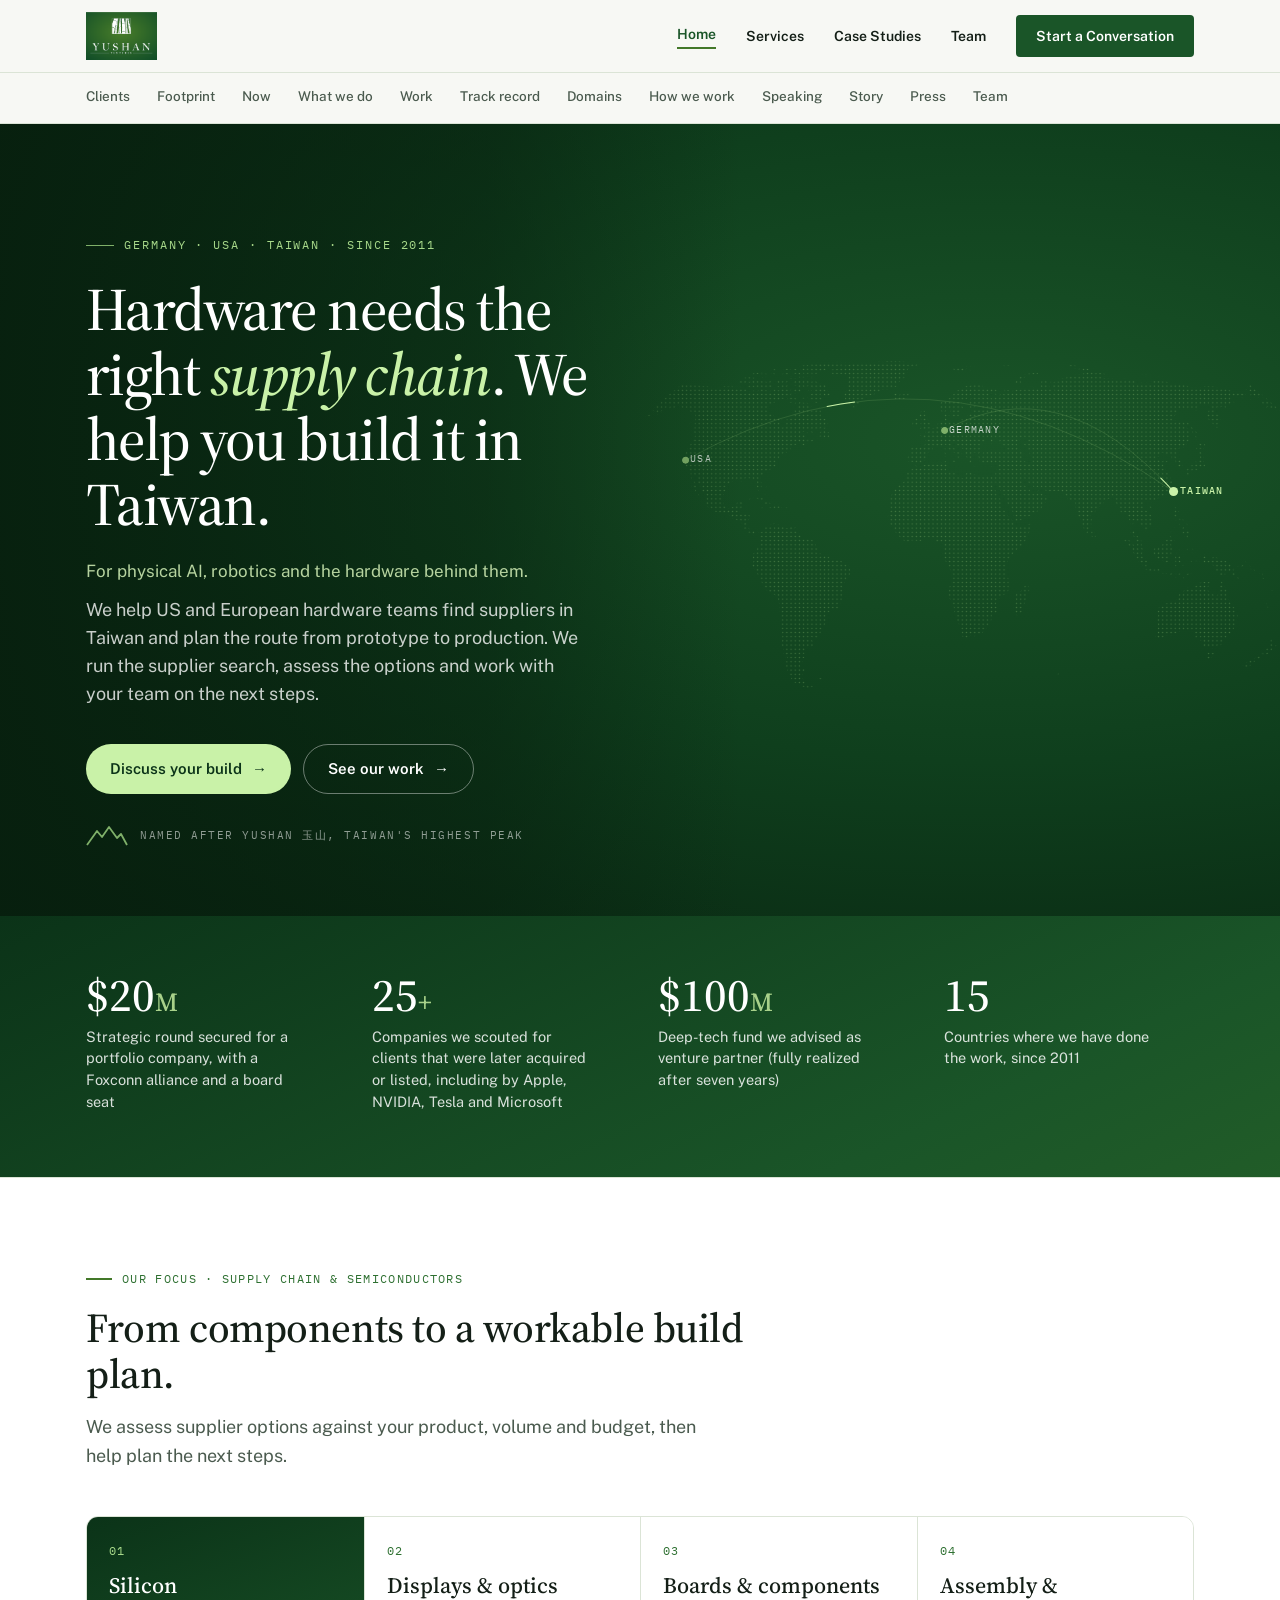
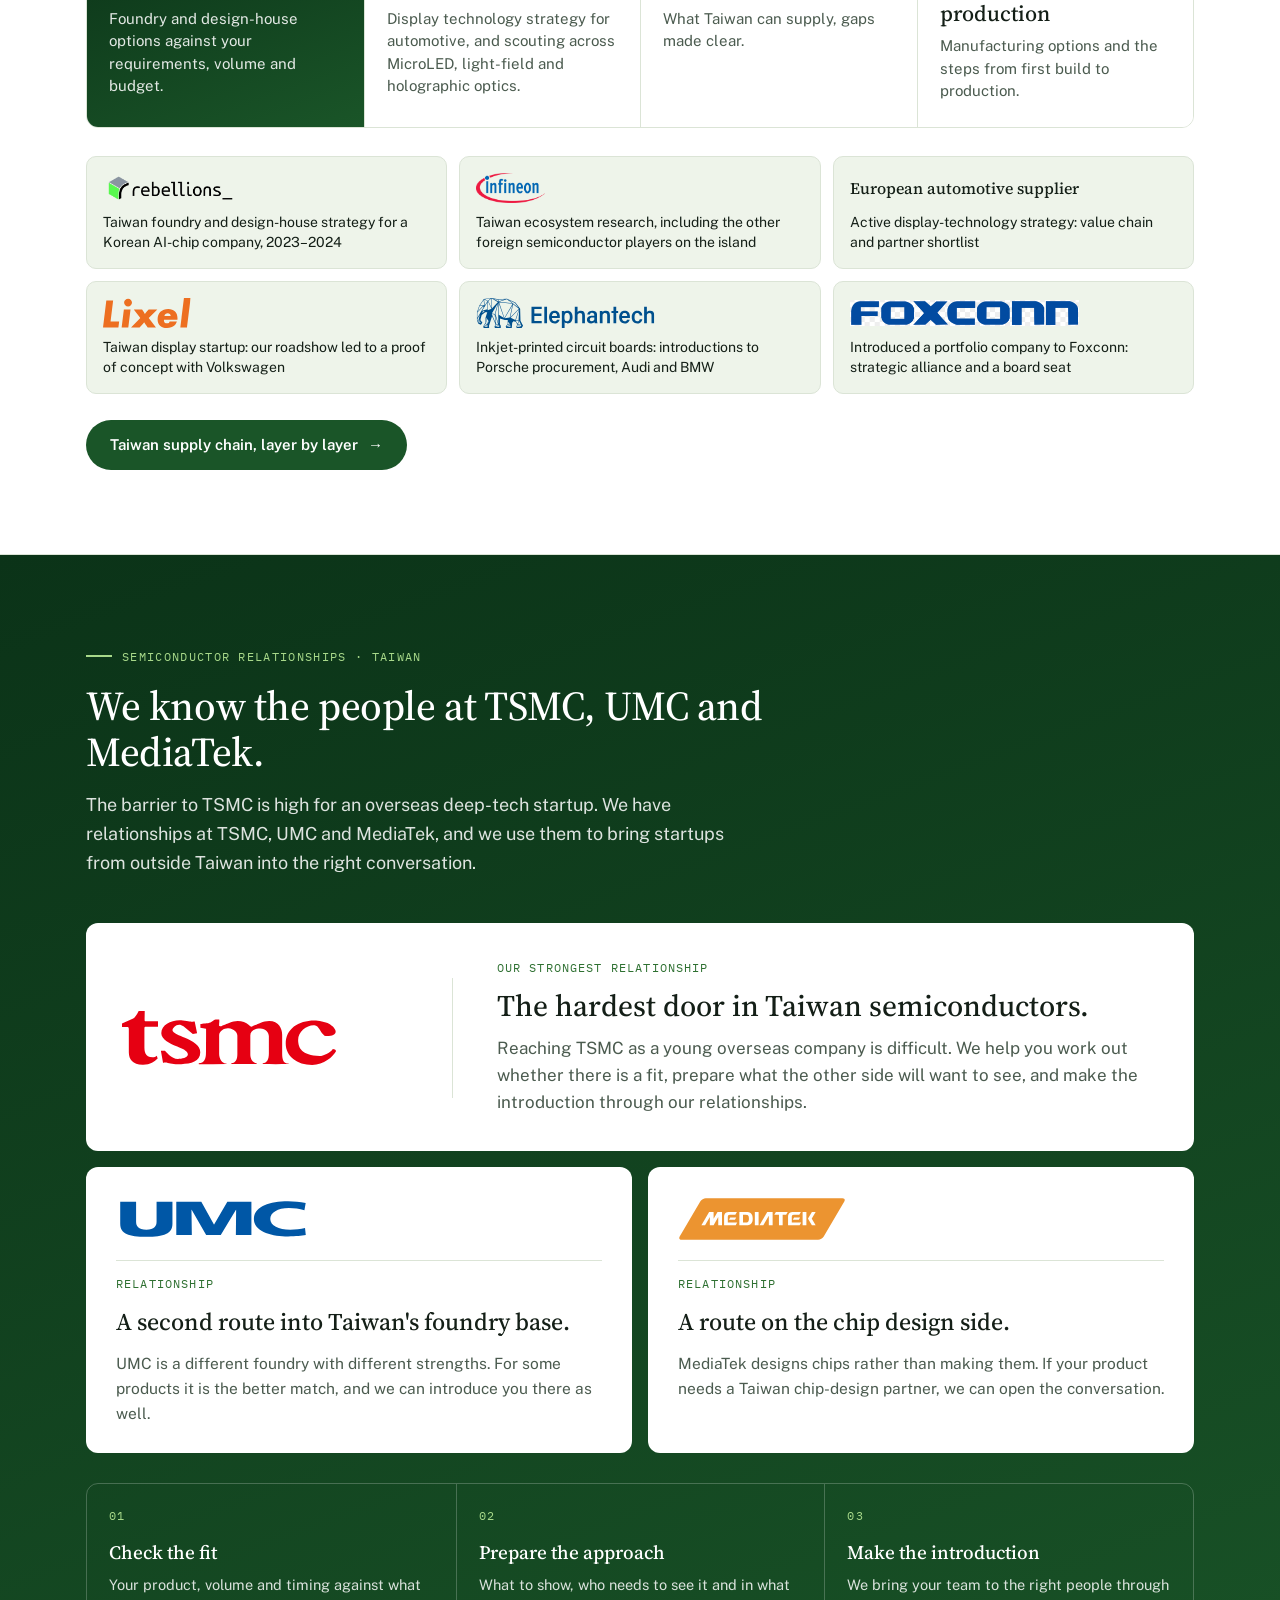
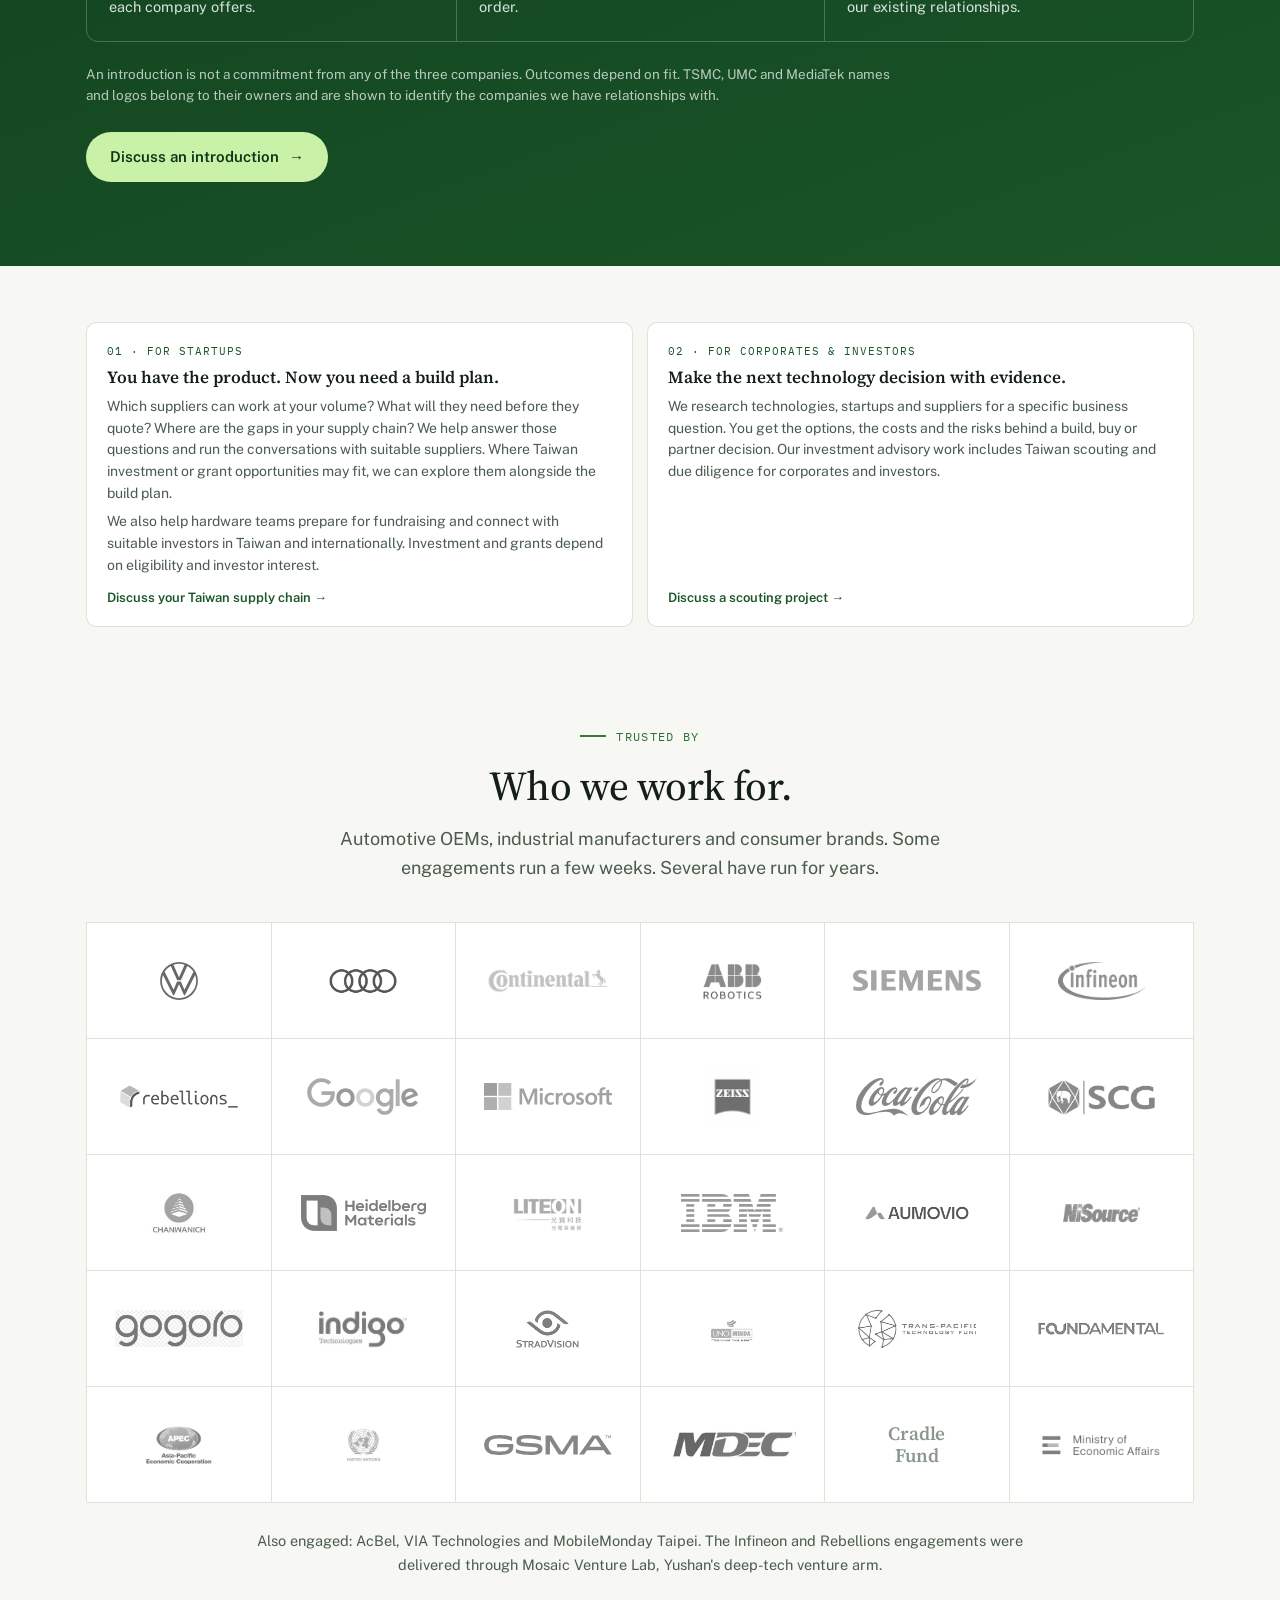
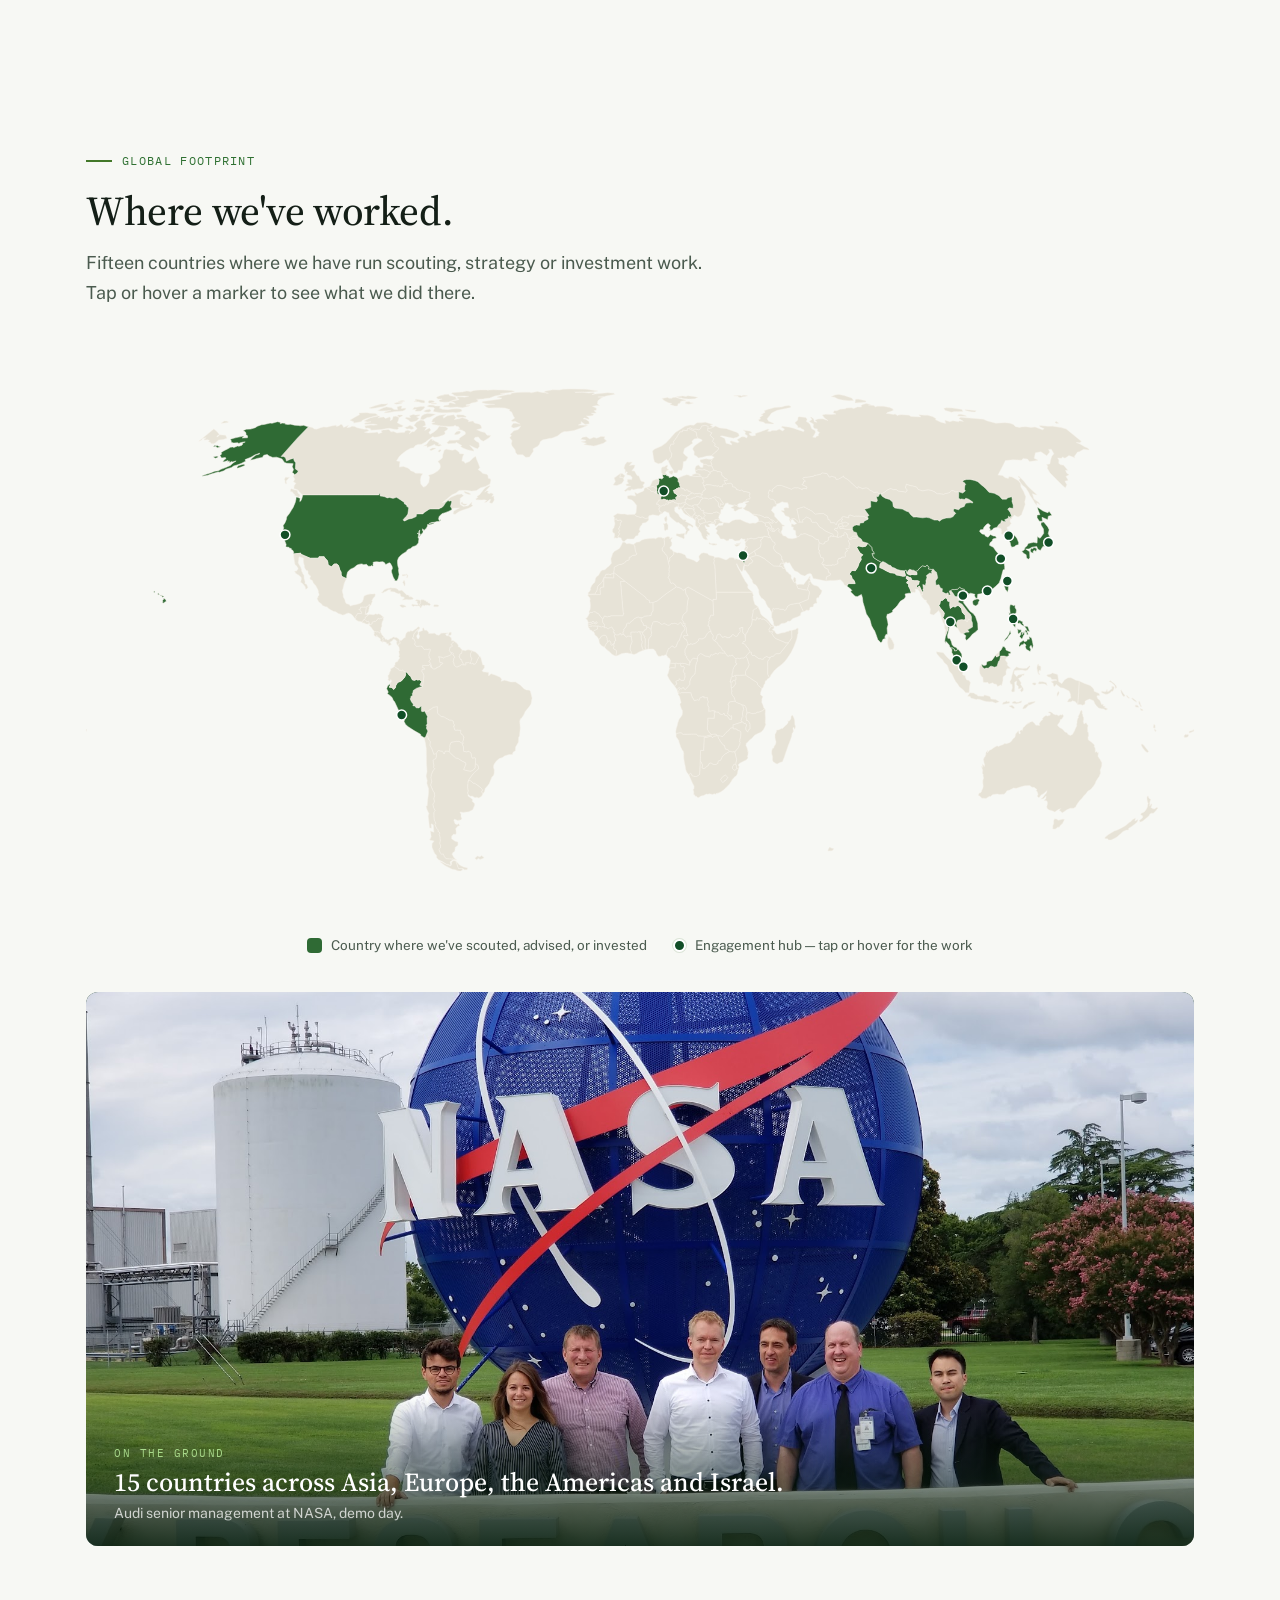
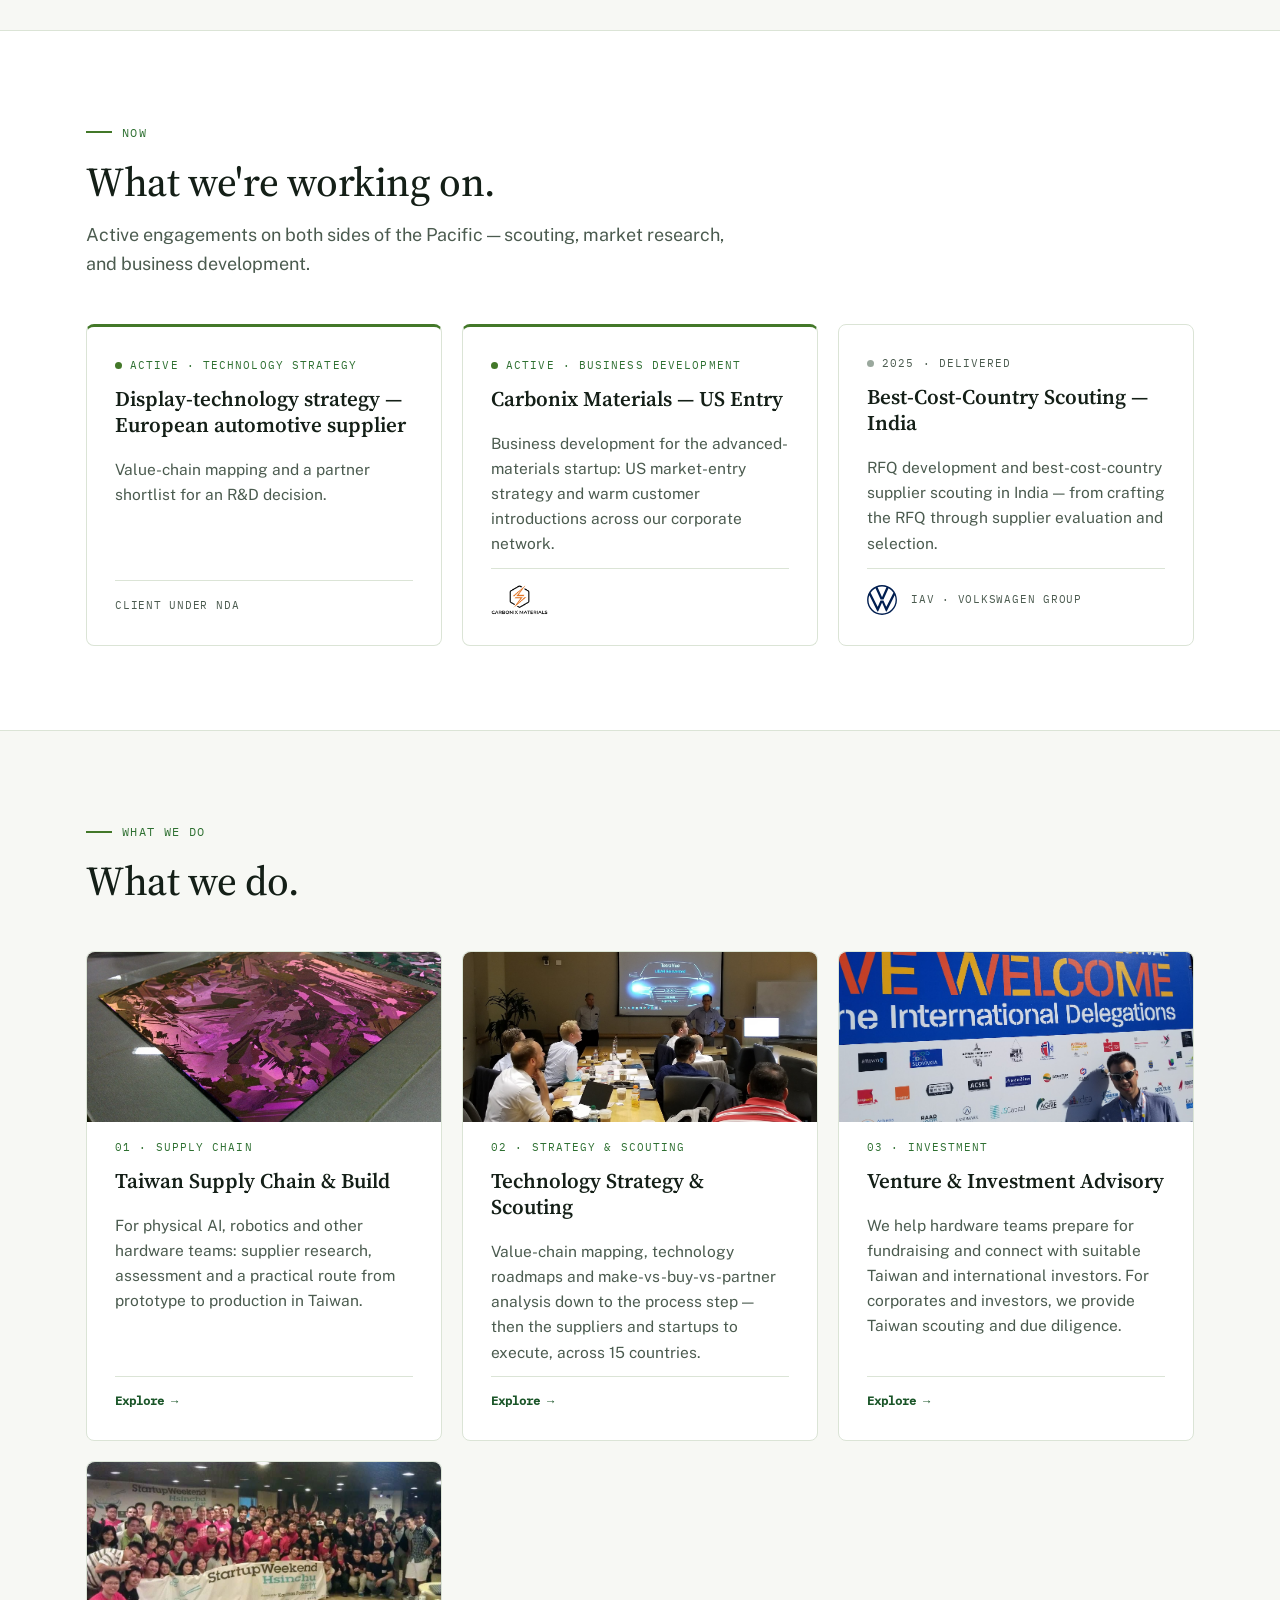
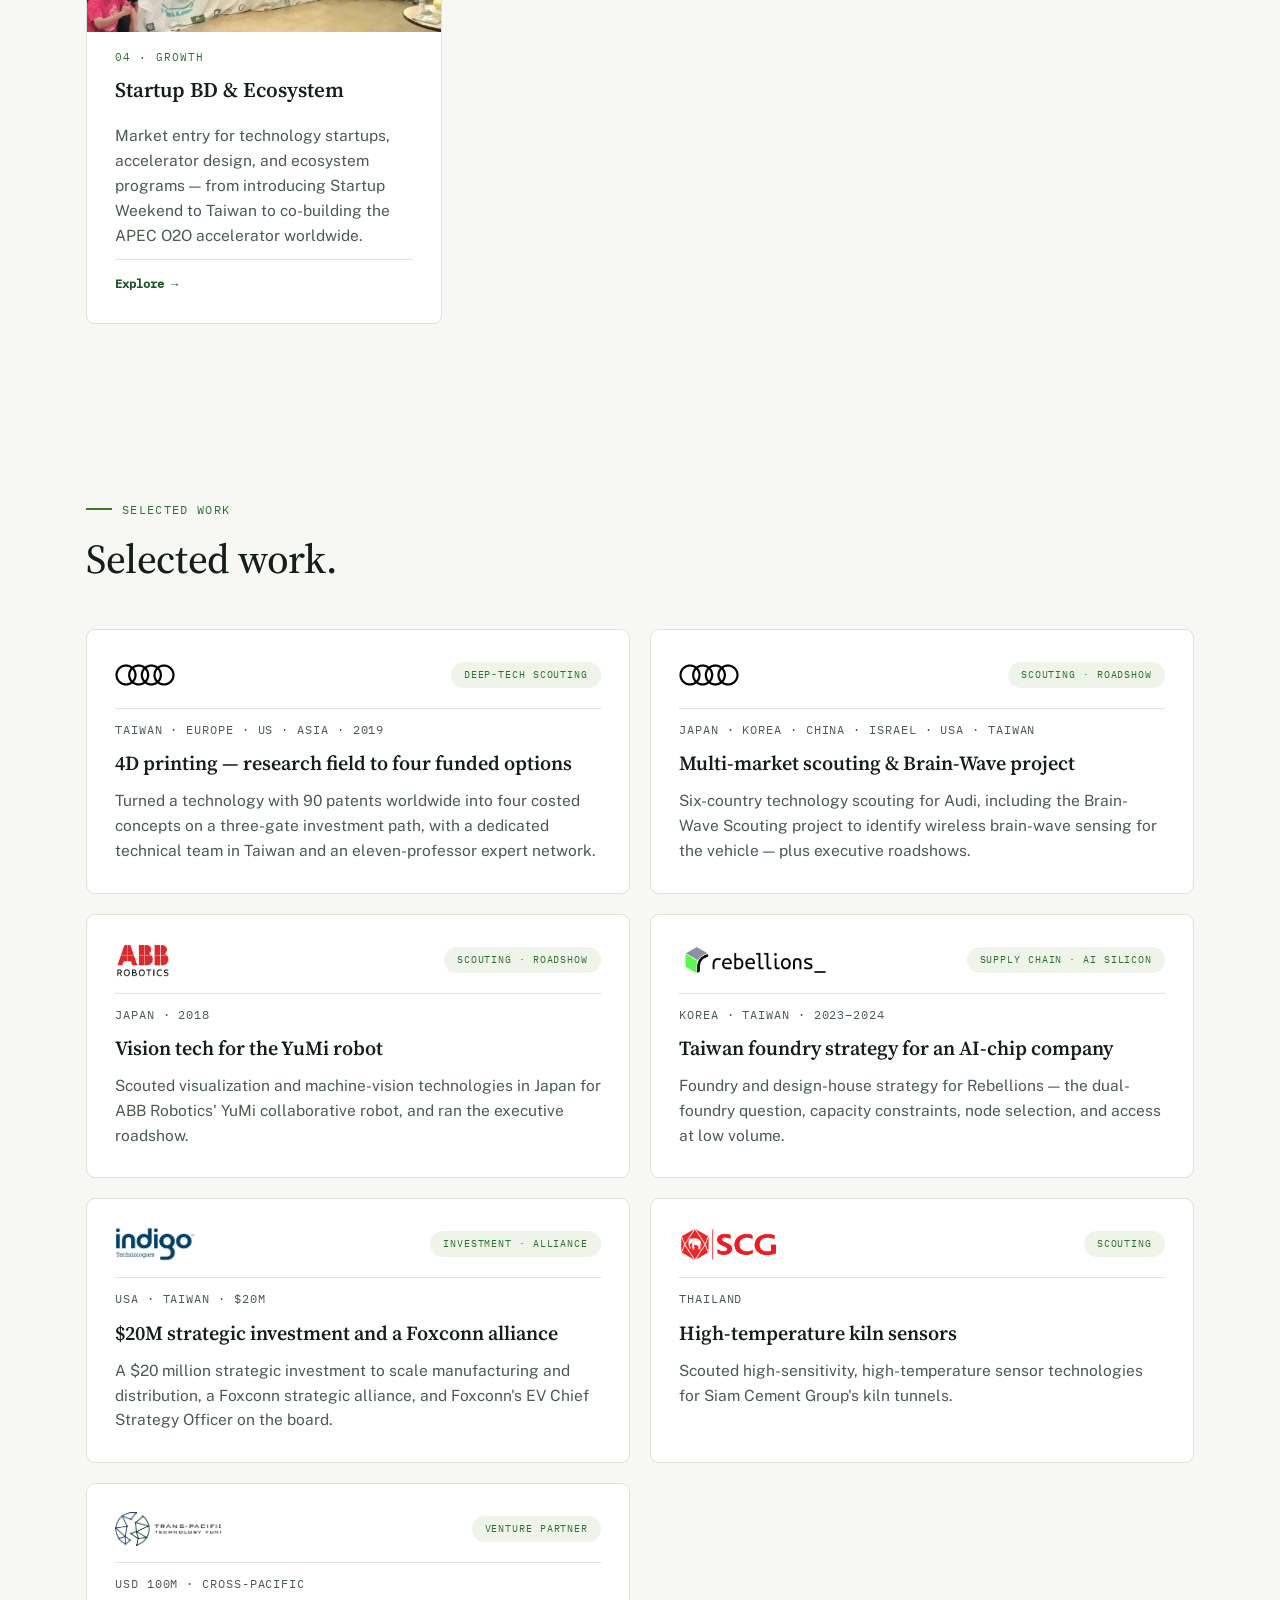
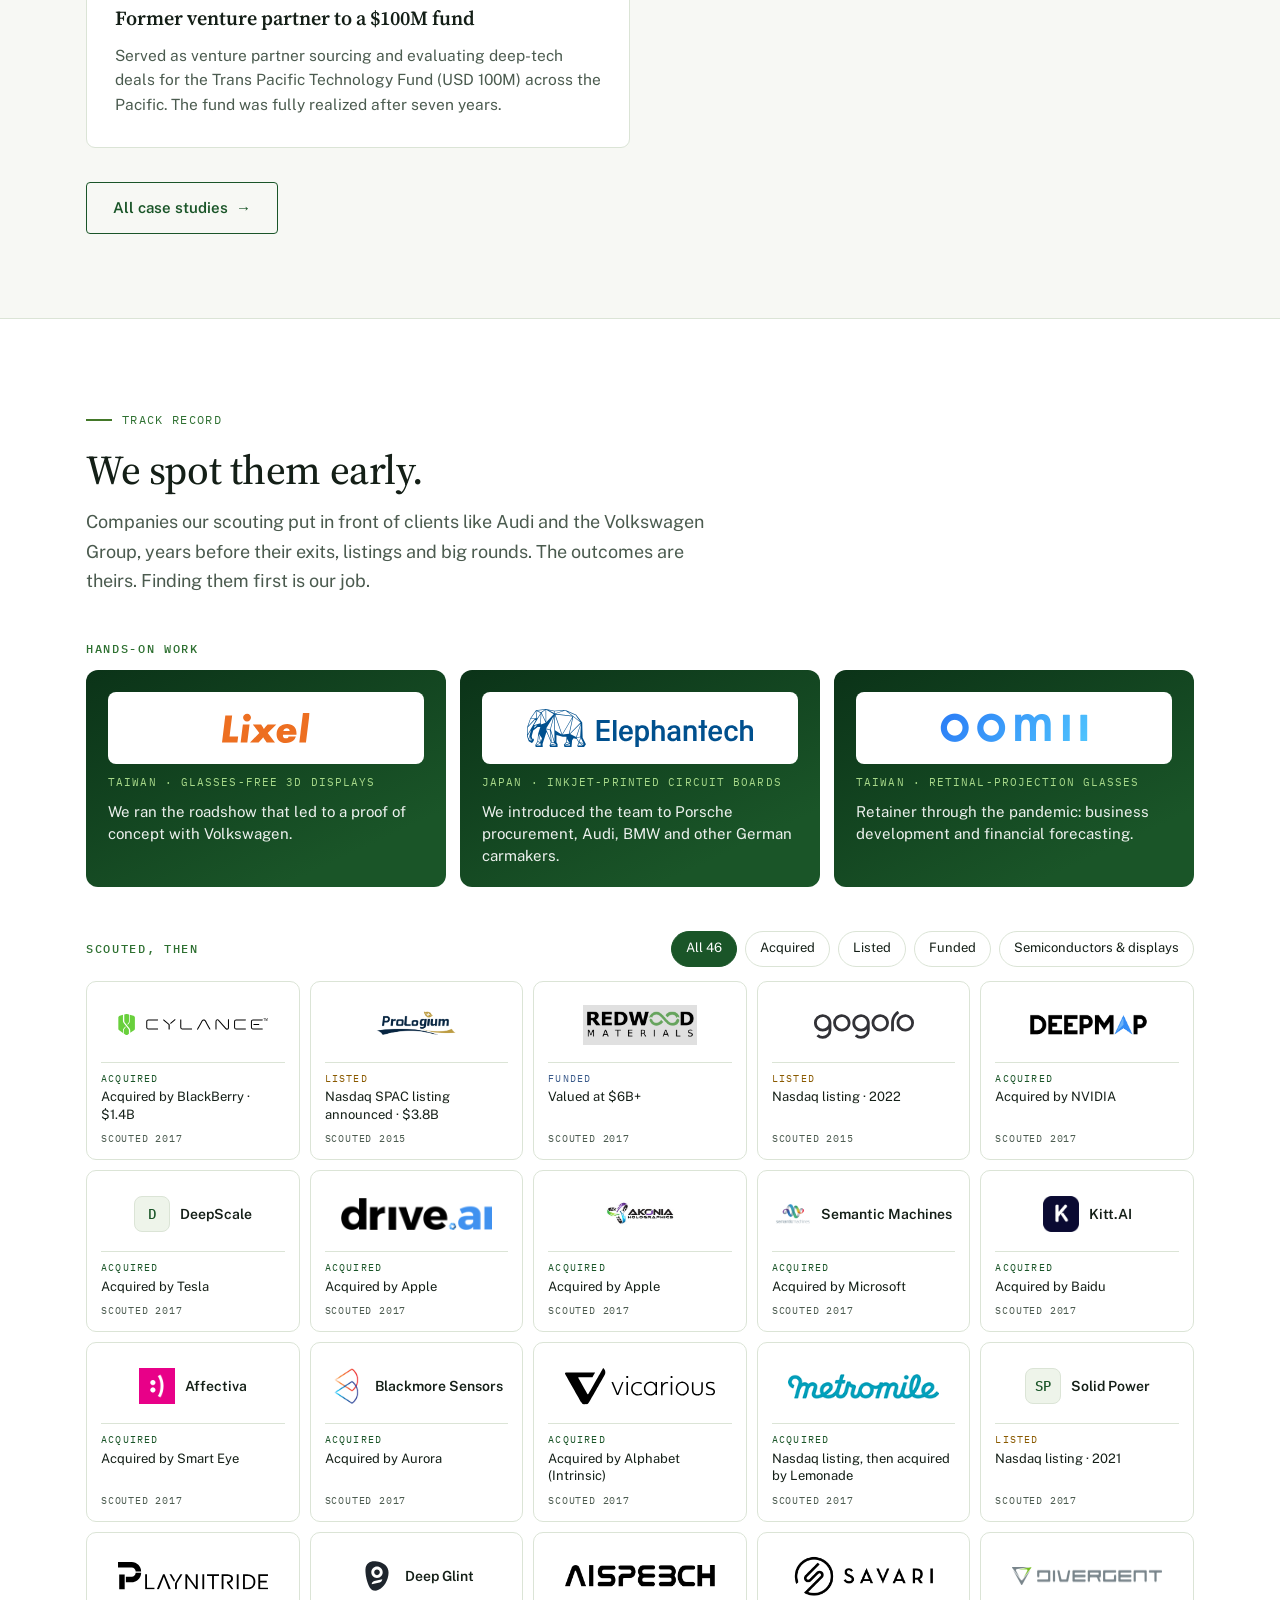
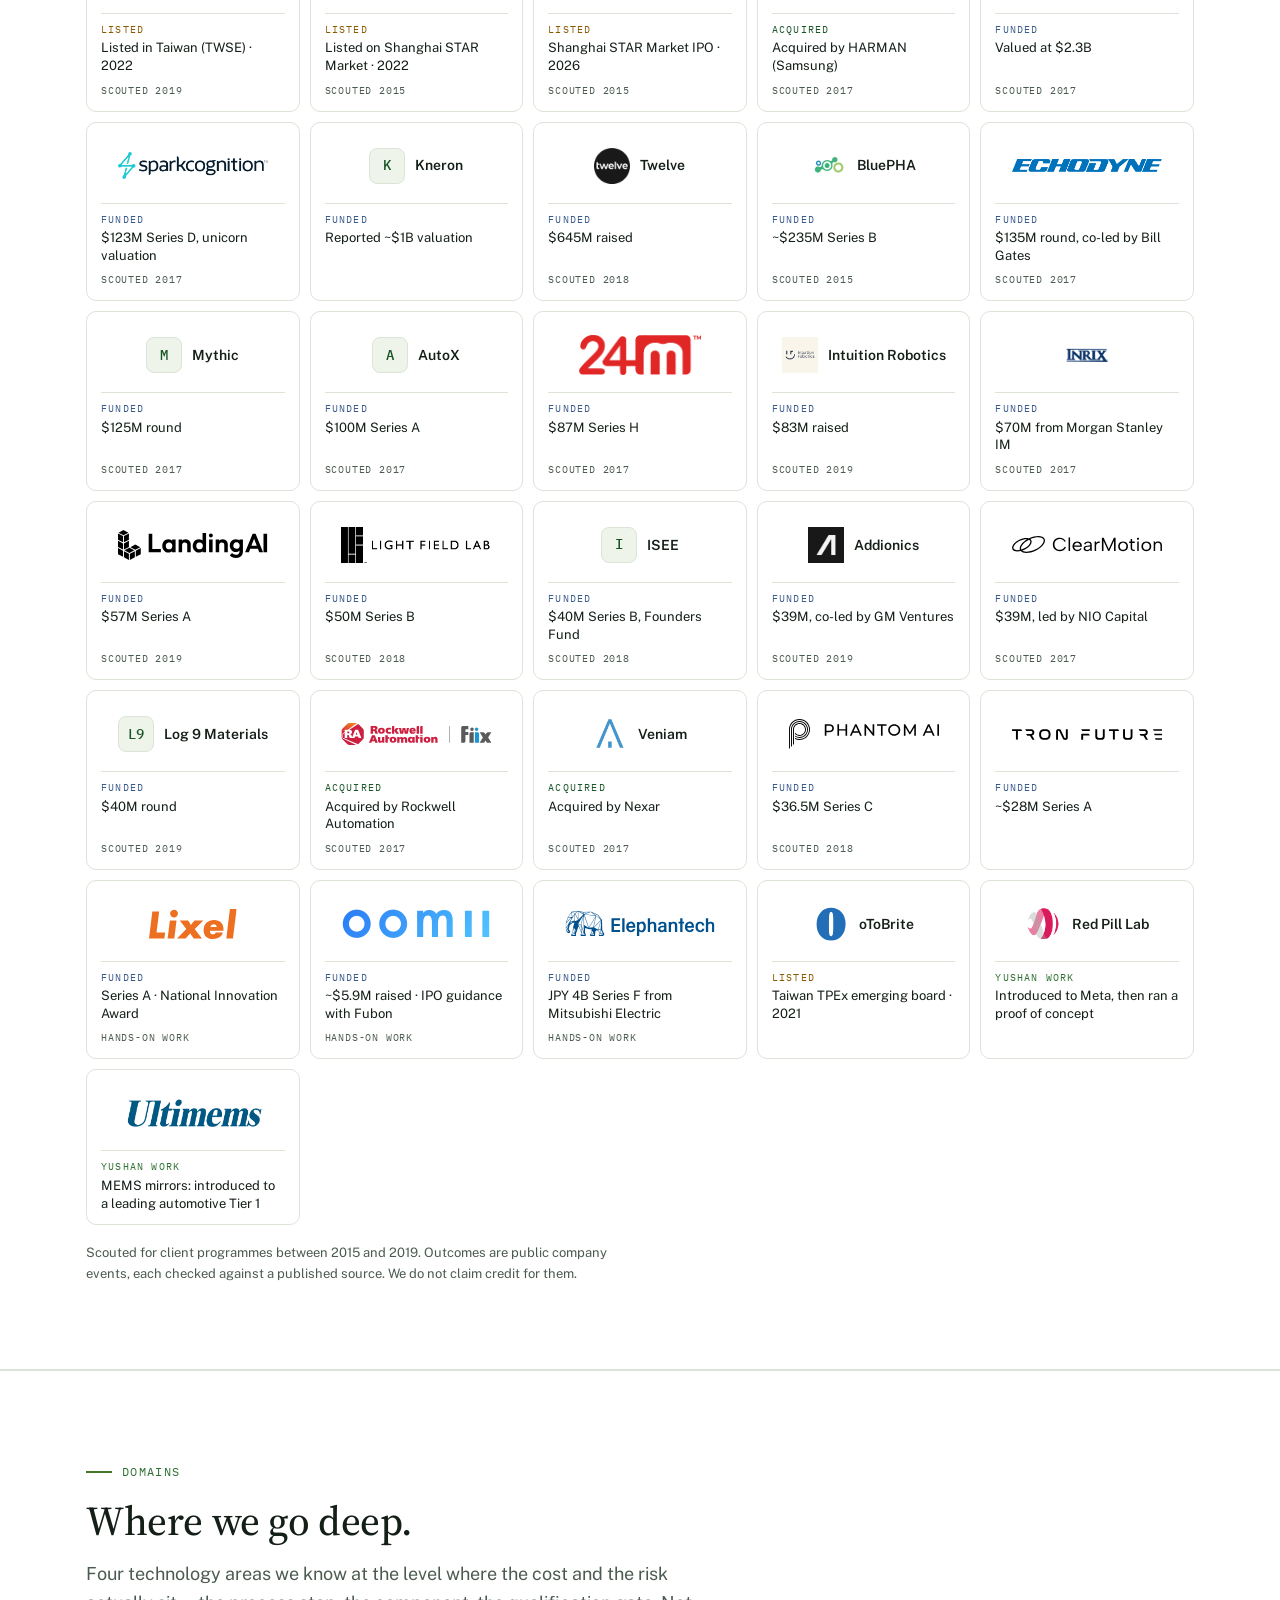
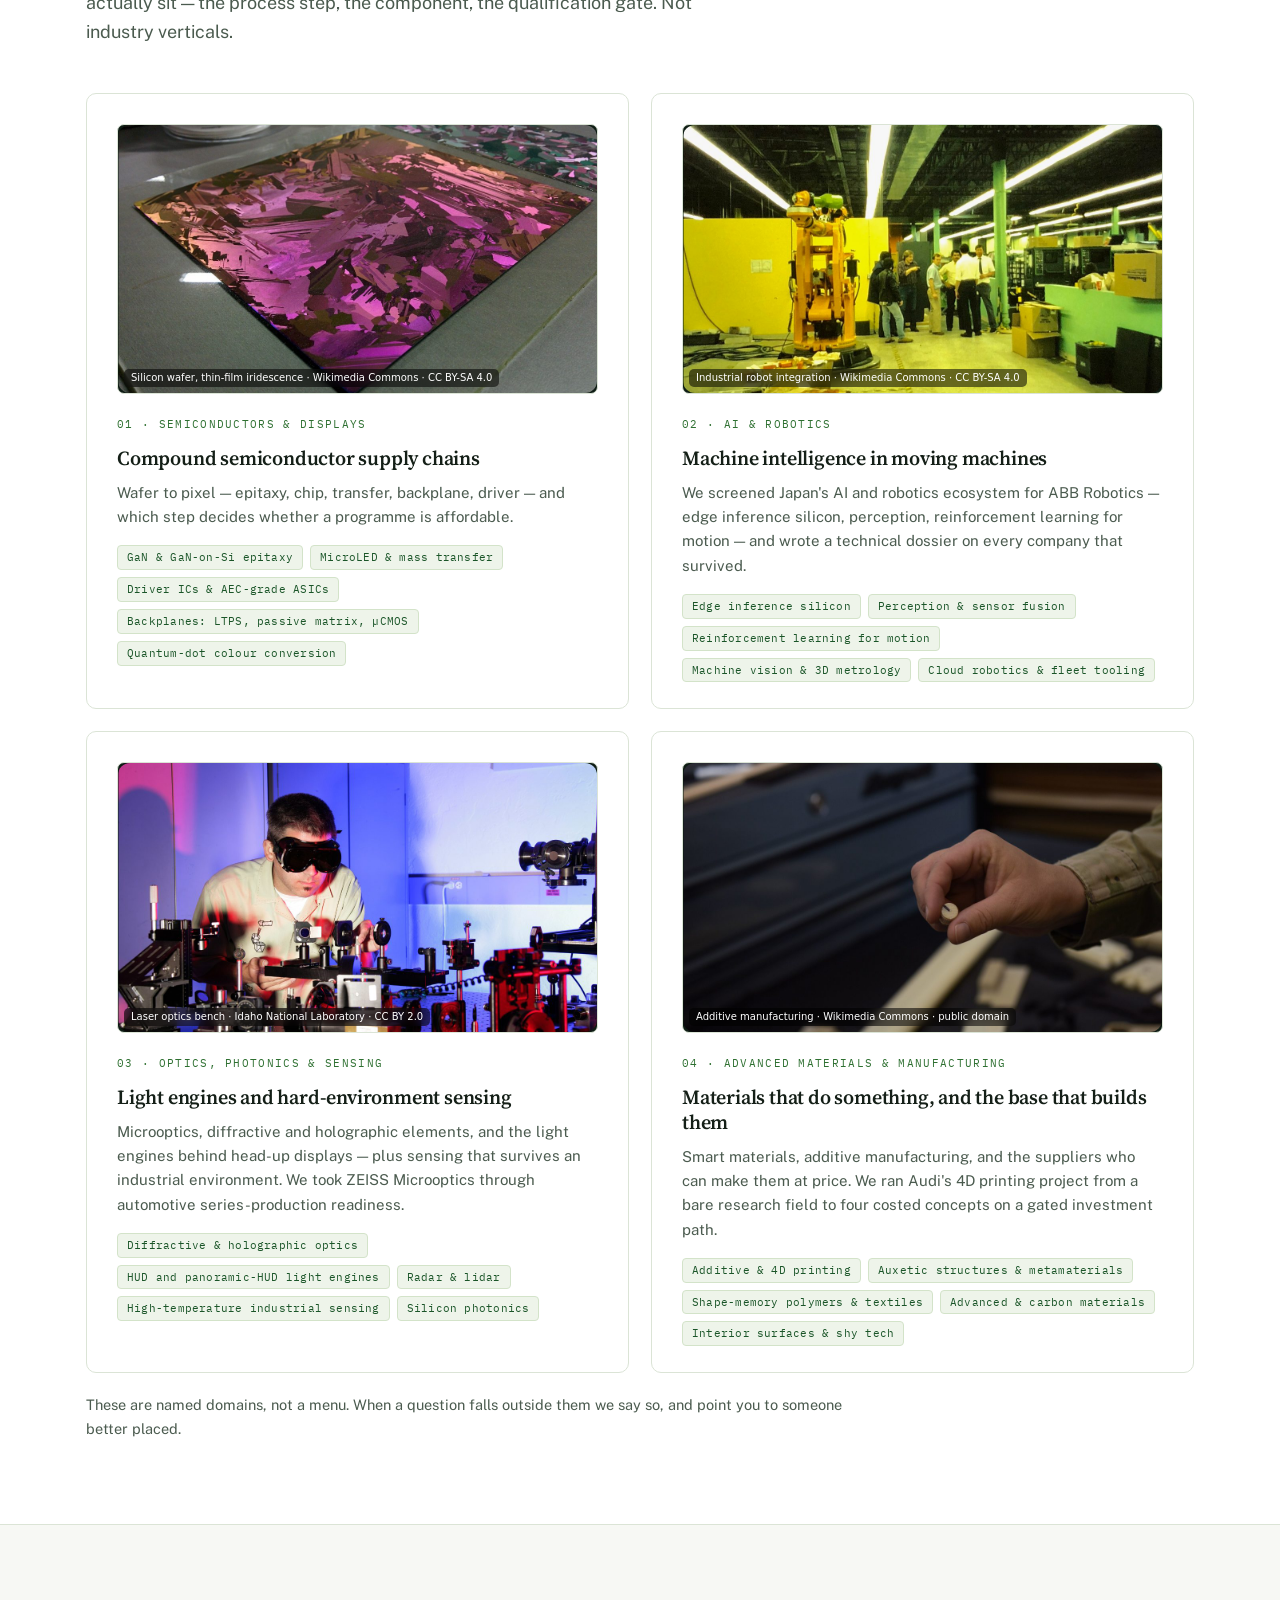
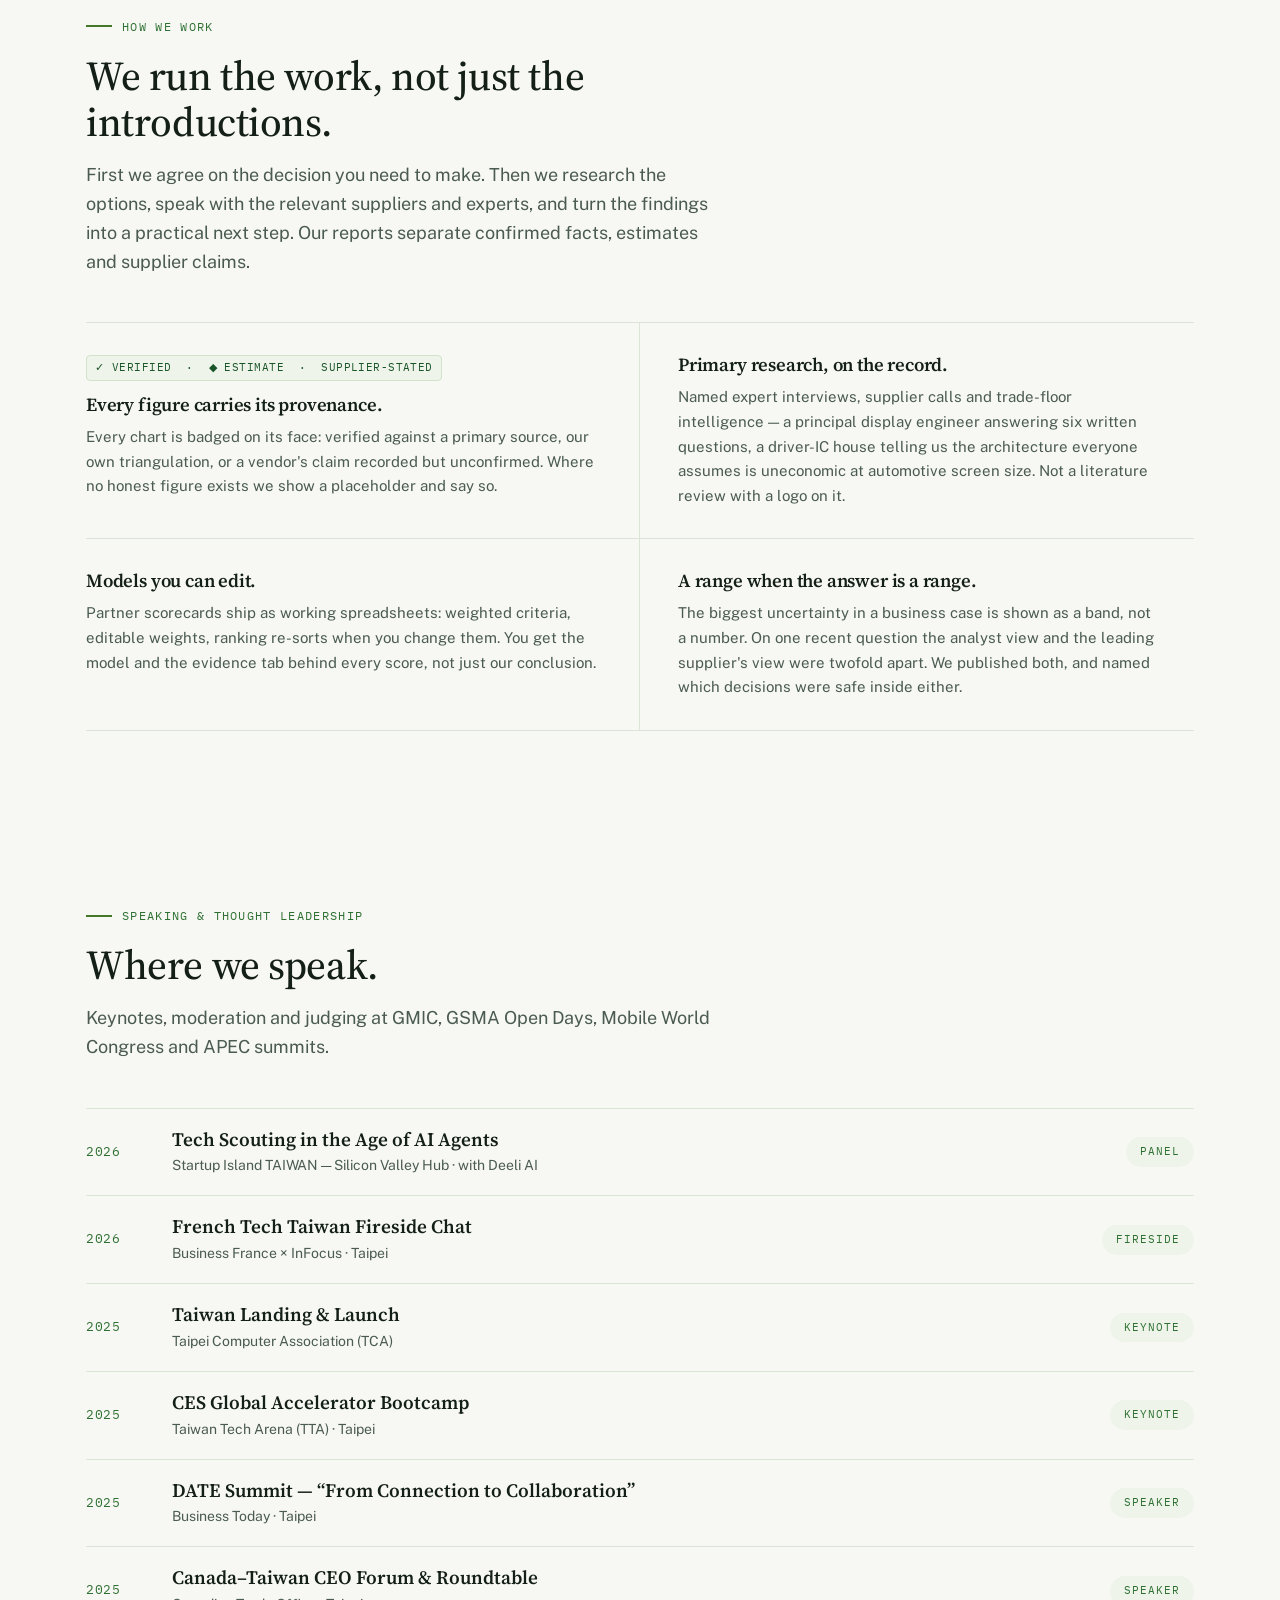
==== commit 471f8420: "Update Kyle Hu team bio Kyle Hu team bio update; no other content changed." ====
--- a/index.html
+++ b/index.html
@@ -654,7 +654,7 @@
         <image-slot id="photo-kh" src="assets/kyle-hu.jpg" shape="circle" placeholder="Photo"></image-slot>
         <h3>Kyle Hu</h3>
         <div class="team-role">Manager, Corporate Innovation and Partnerships · Taiwan</div>
-        <p>Leads display-technology research for Yushan's strategy and market-research engagements, working across the Mosaic deep-tech network in Taiwan.</p>
+        <p>Supports Yushan's supply-chain consulting with research, business development and investment work in Taiwan.</p>
         <div class="team-links"><a href="https://www.linkedin.com/in/kyle-hu-874456227/" target="_blank" rel="noopener">LinkedIn</a></div>
       </div>
       <div class="team-mini">
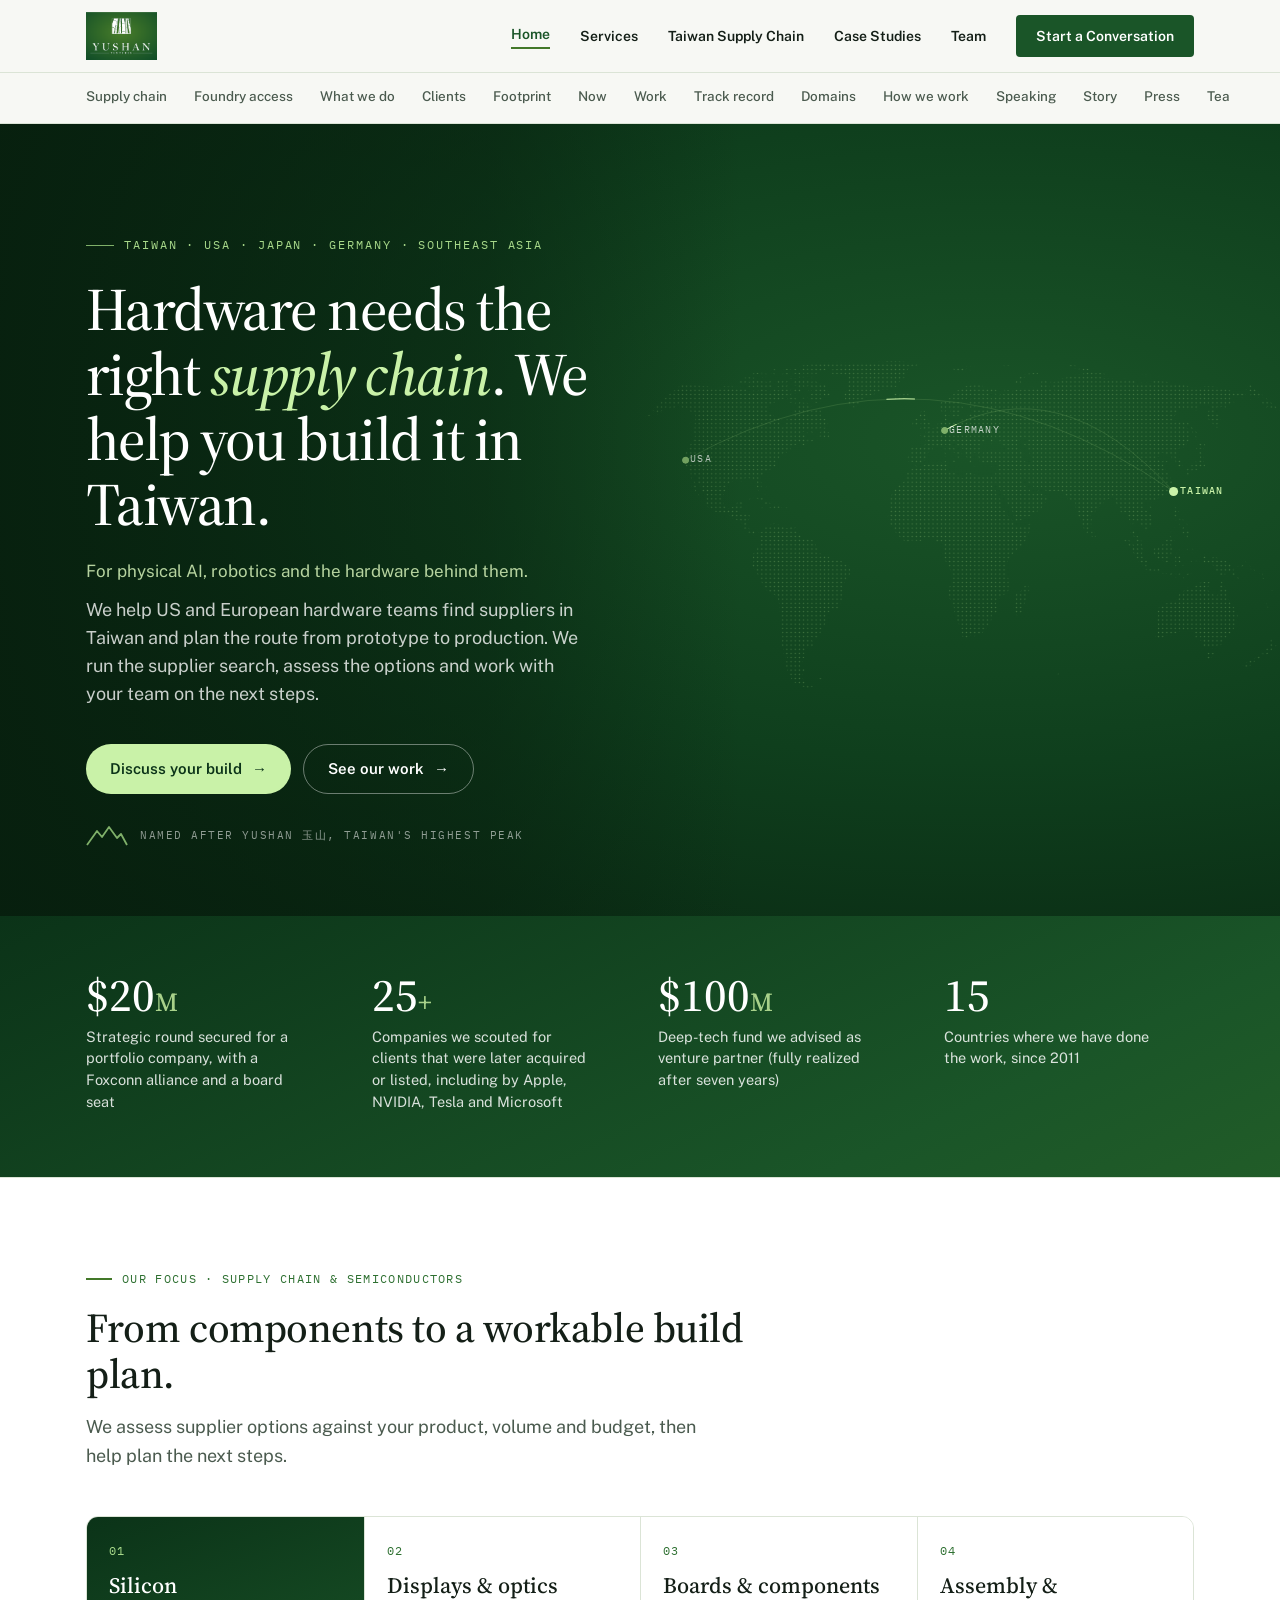
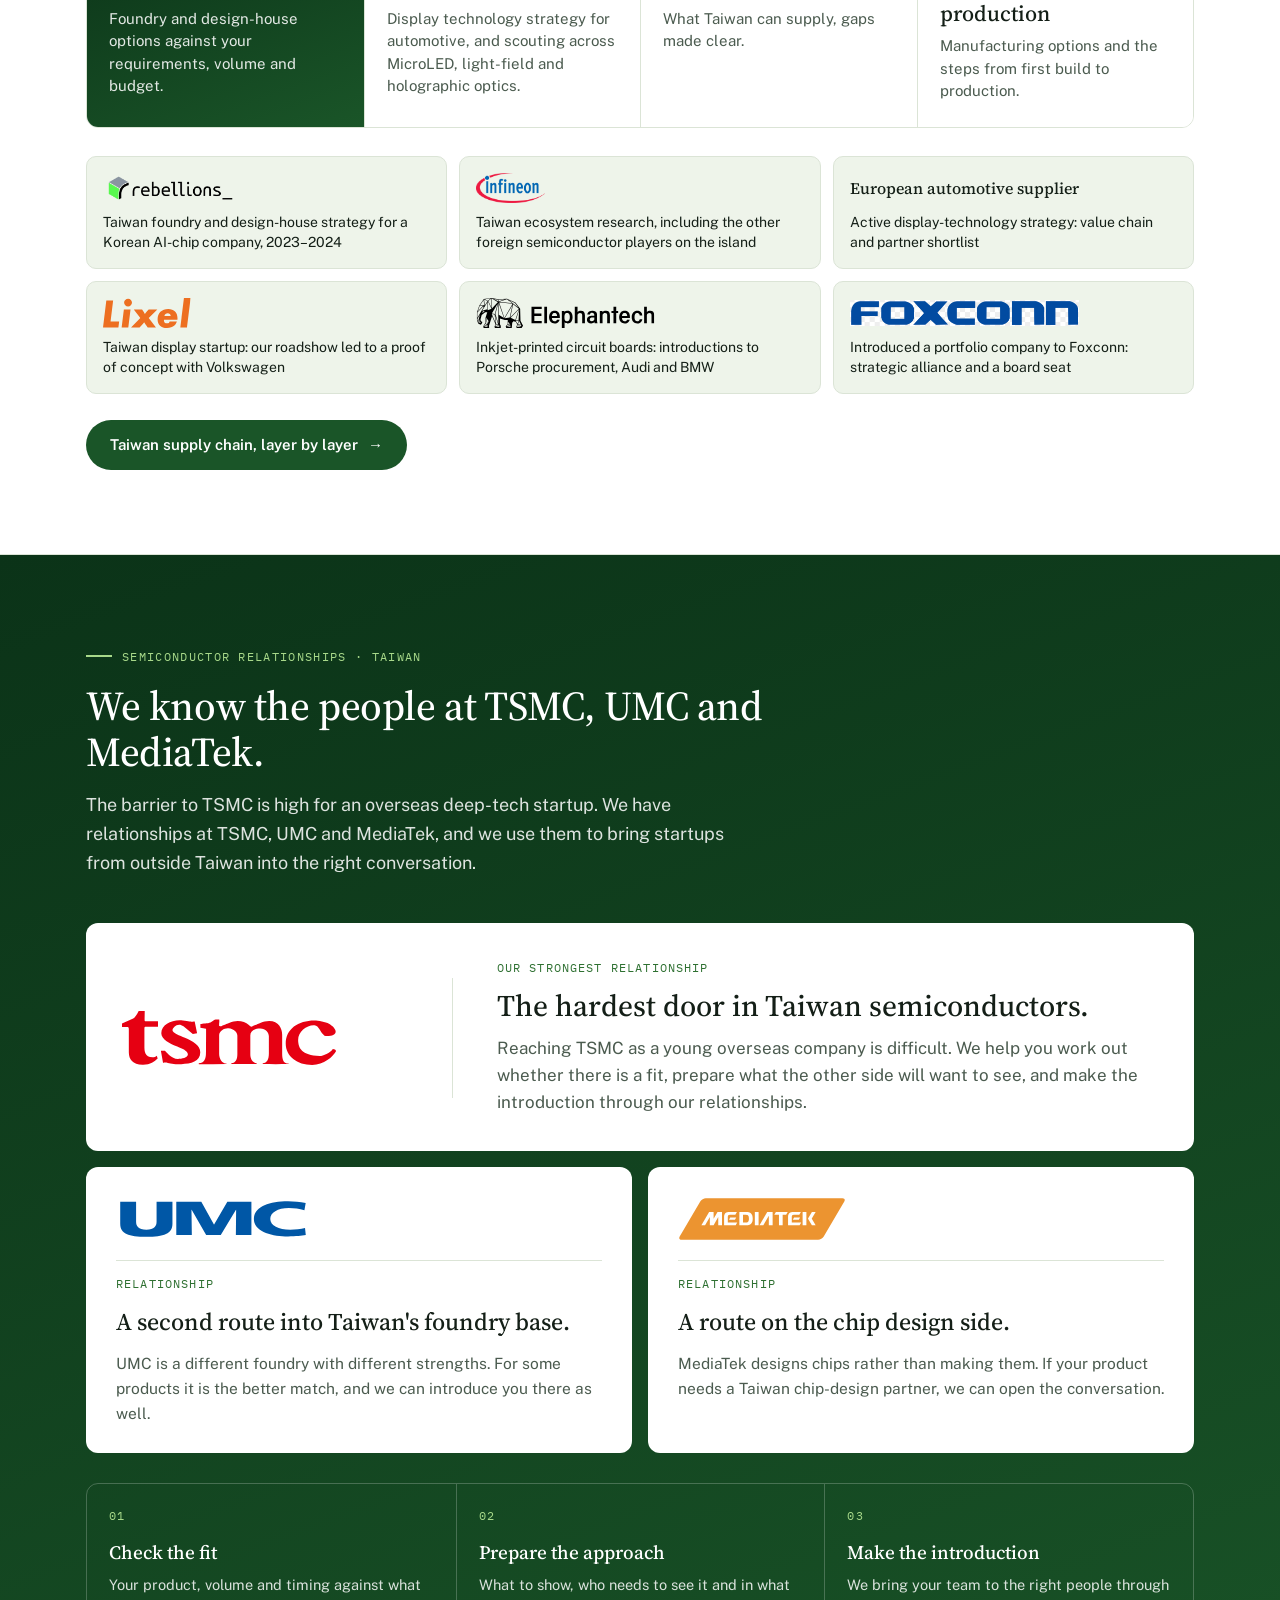
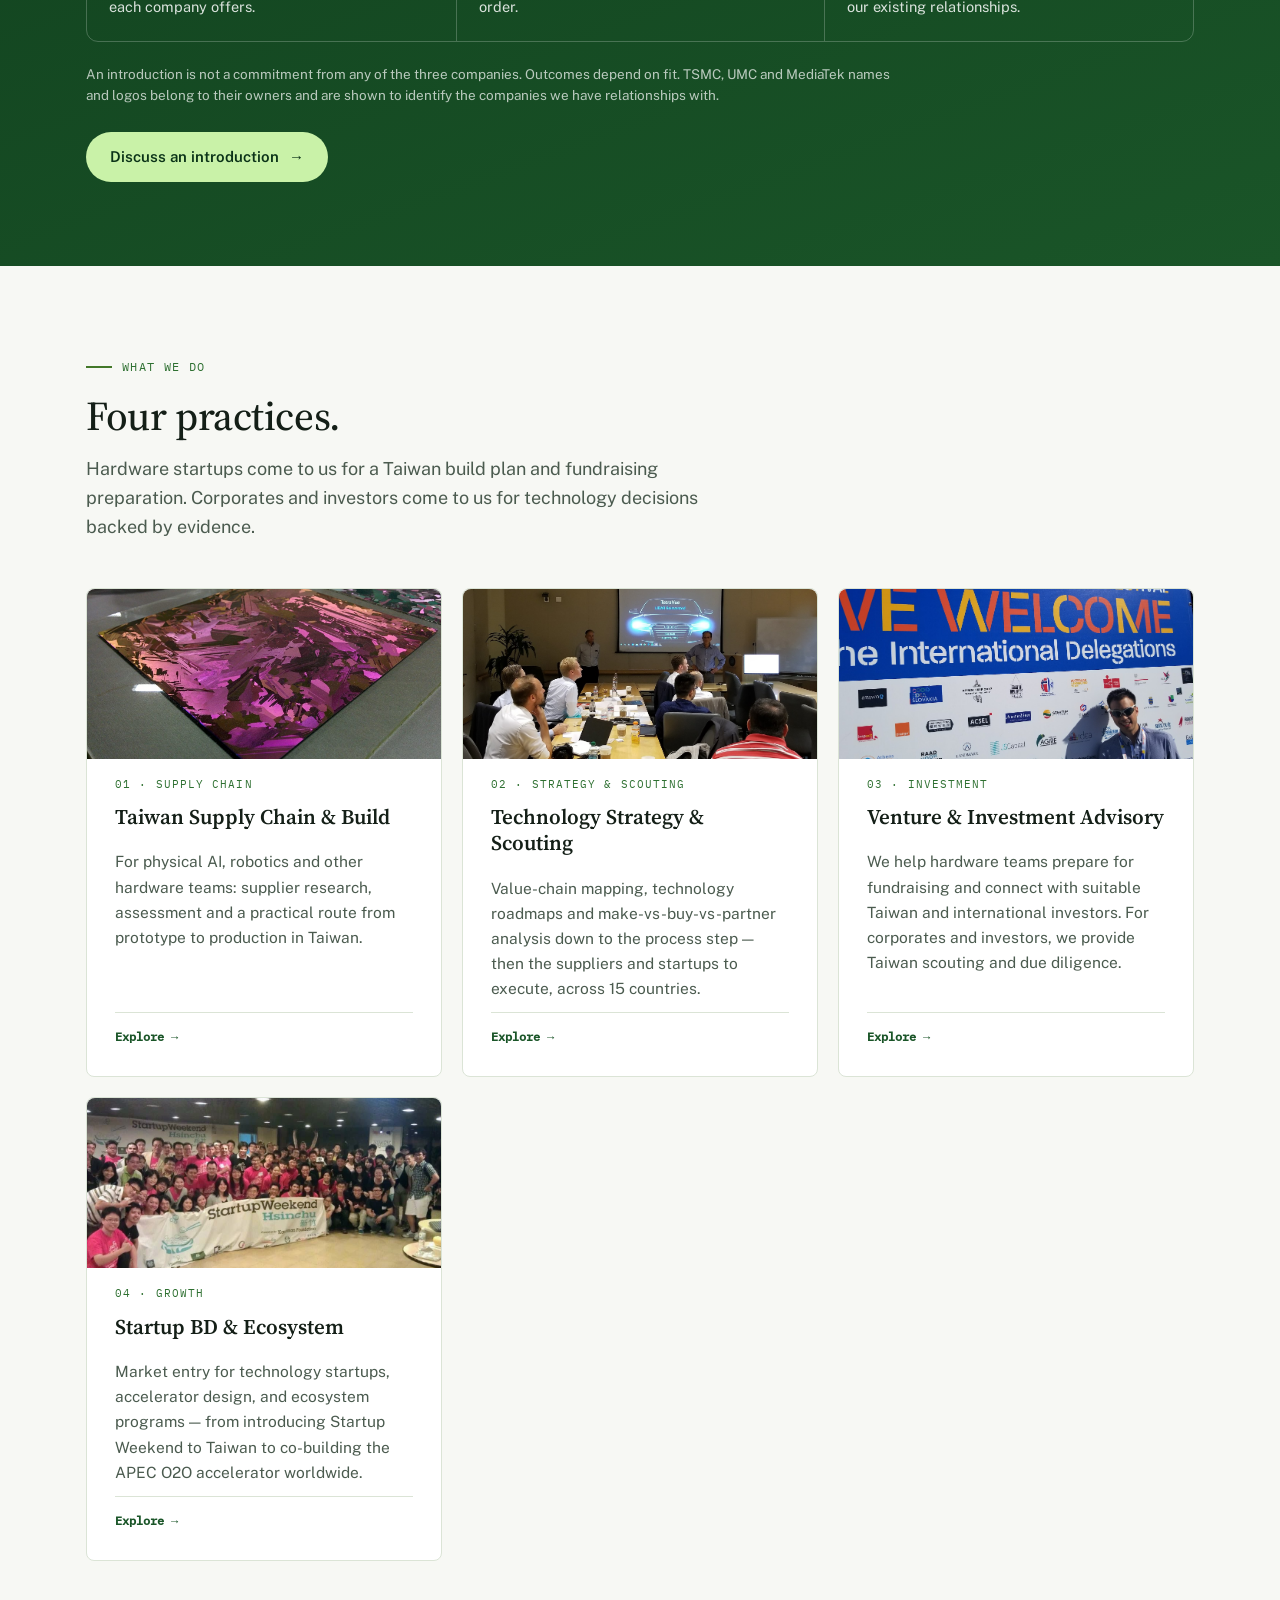
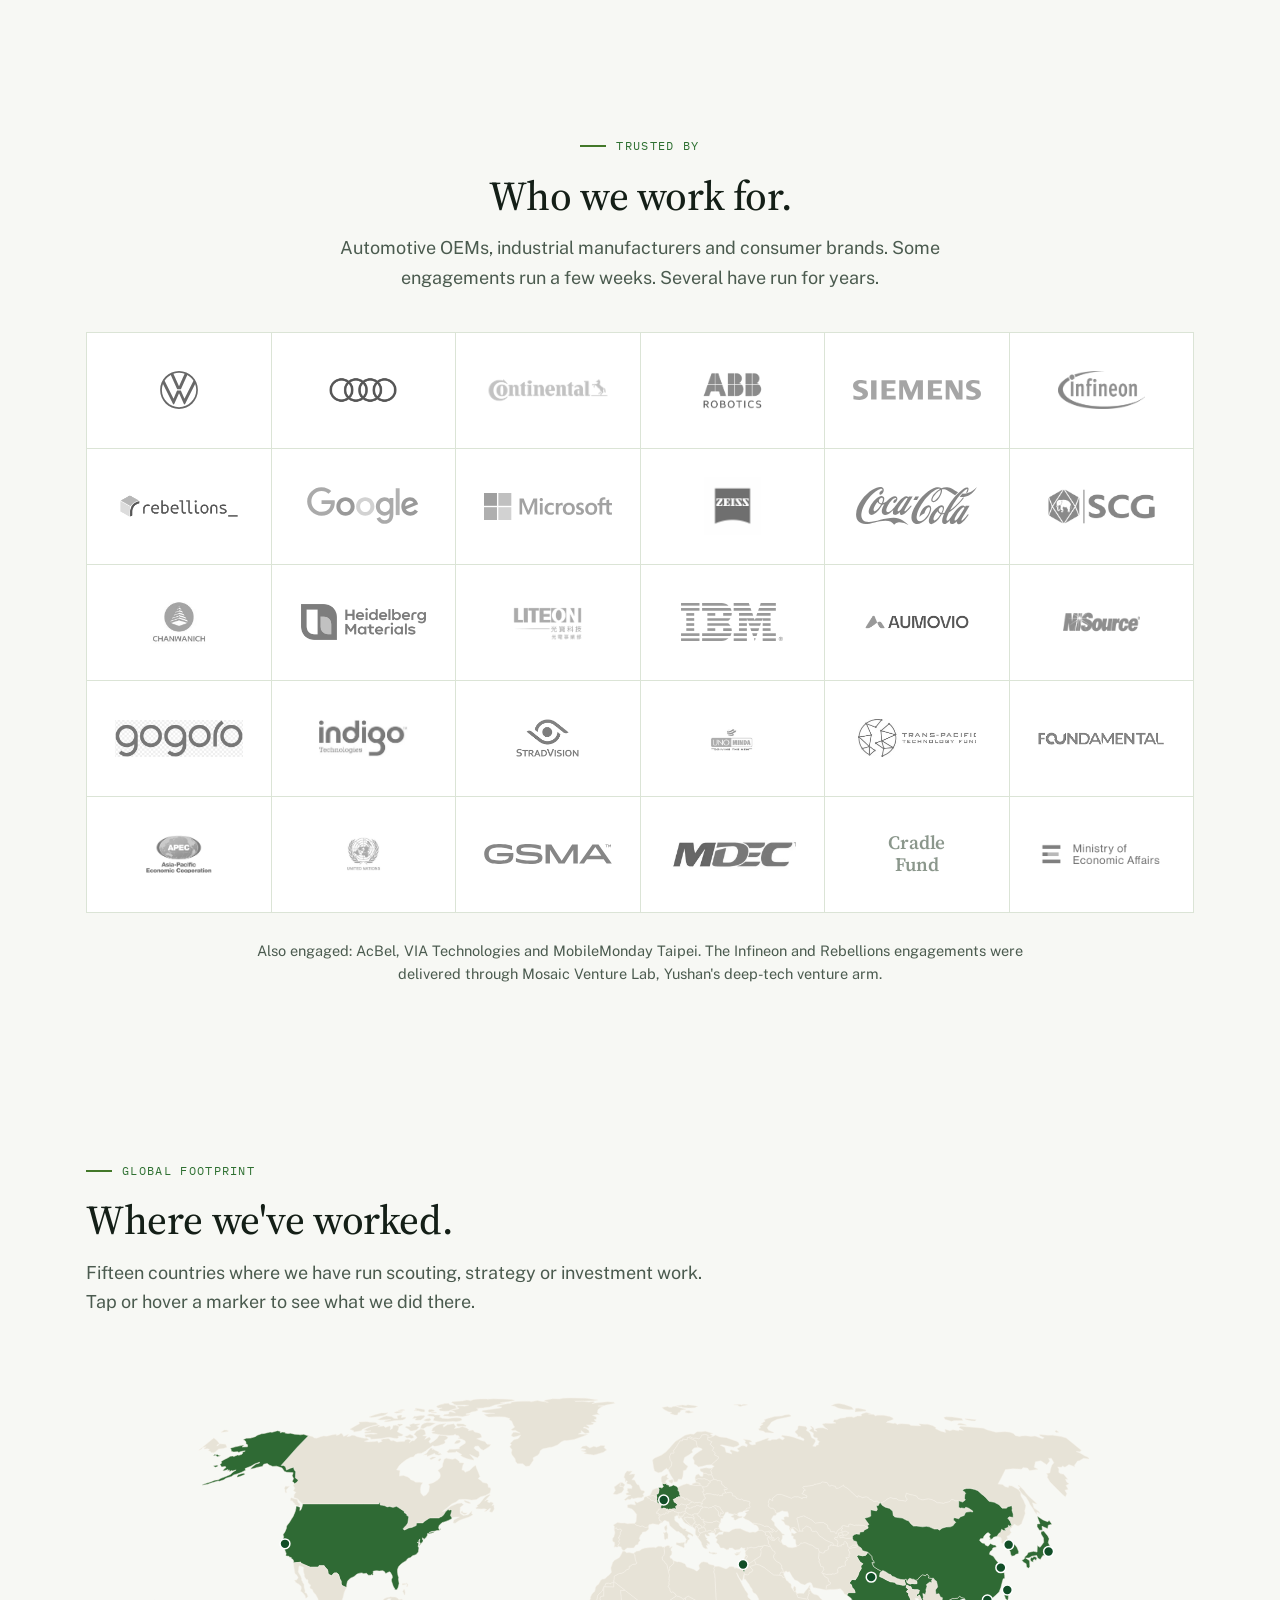
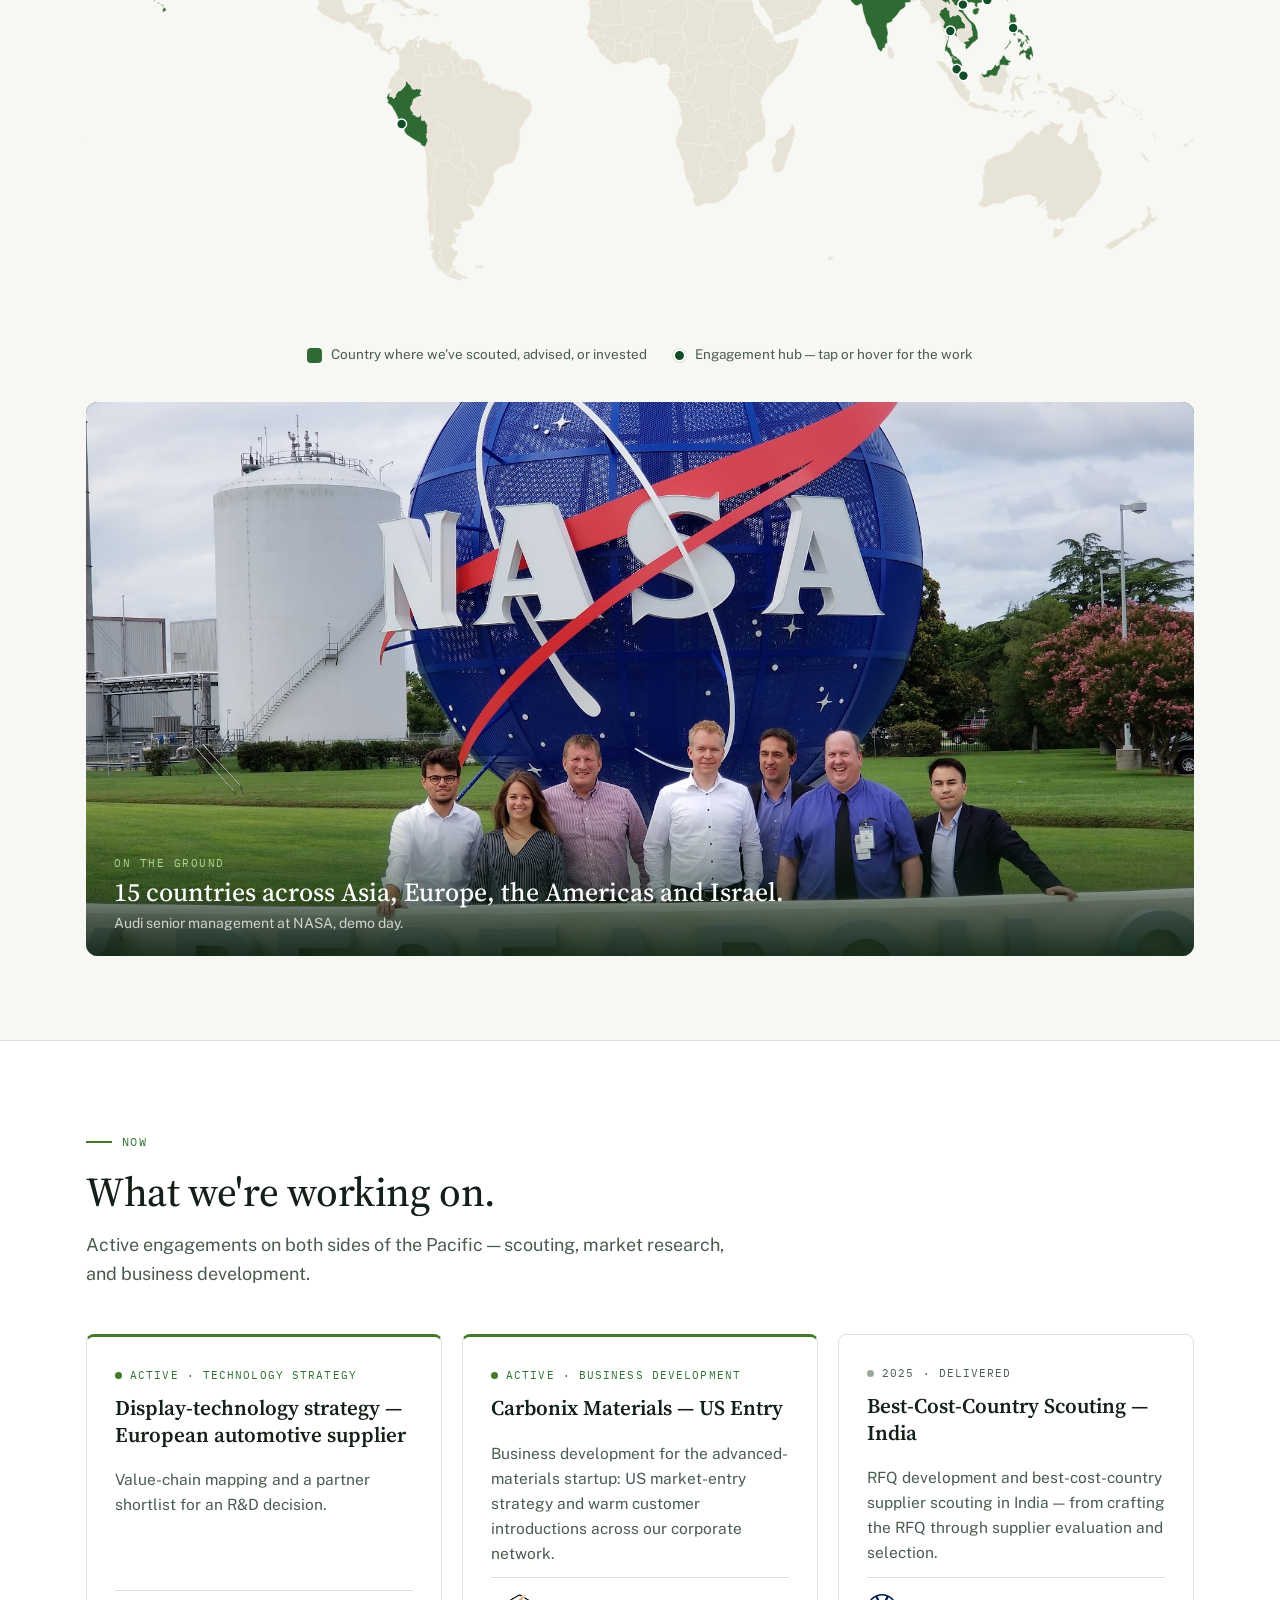
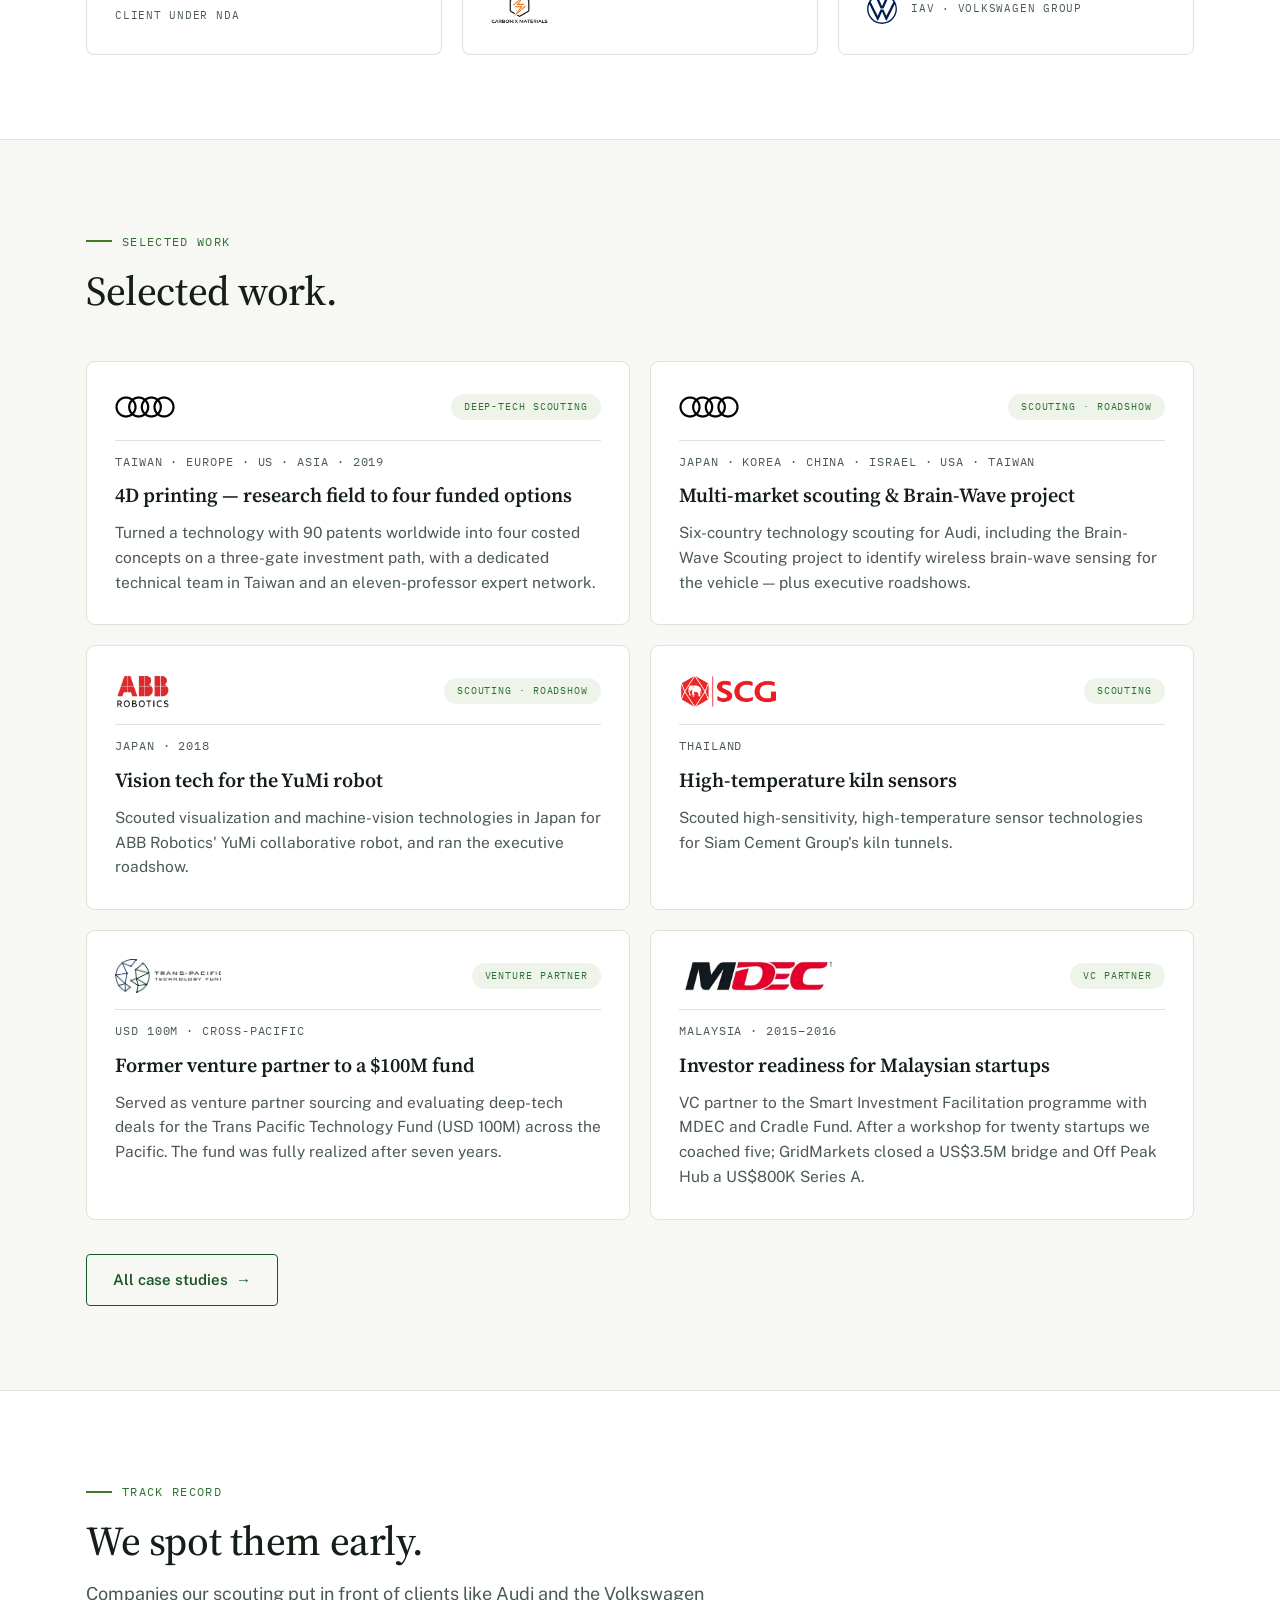
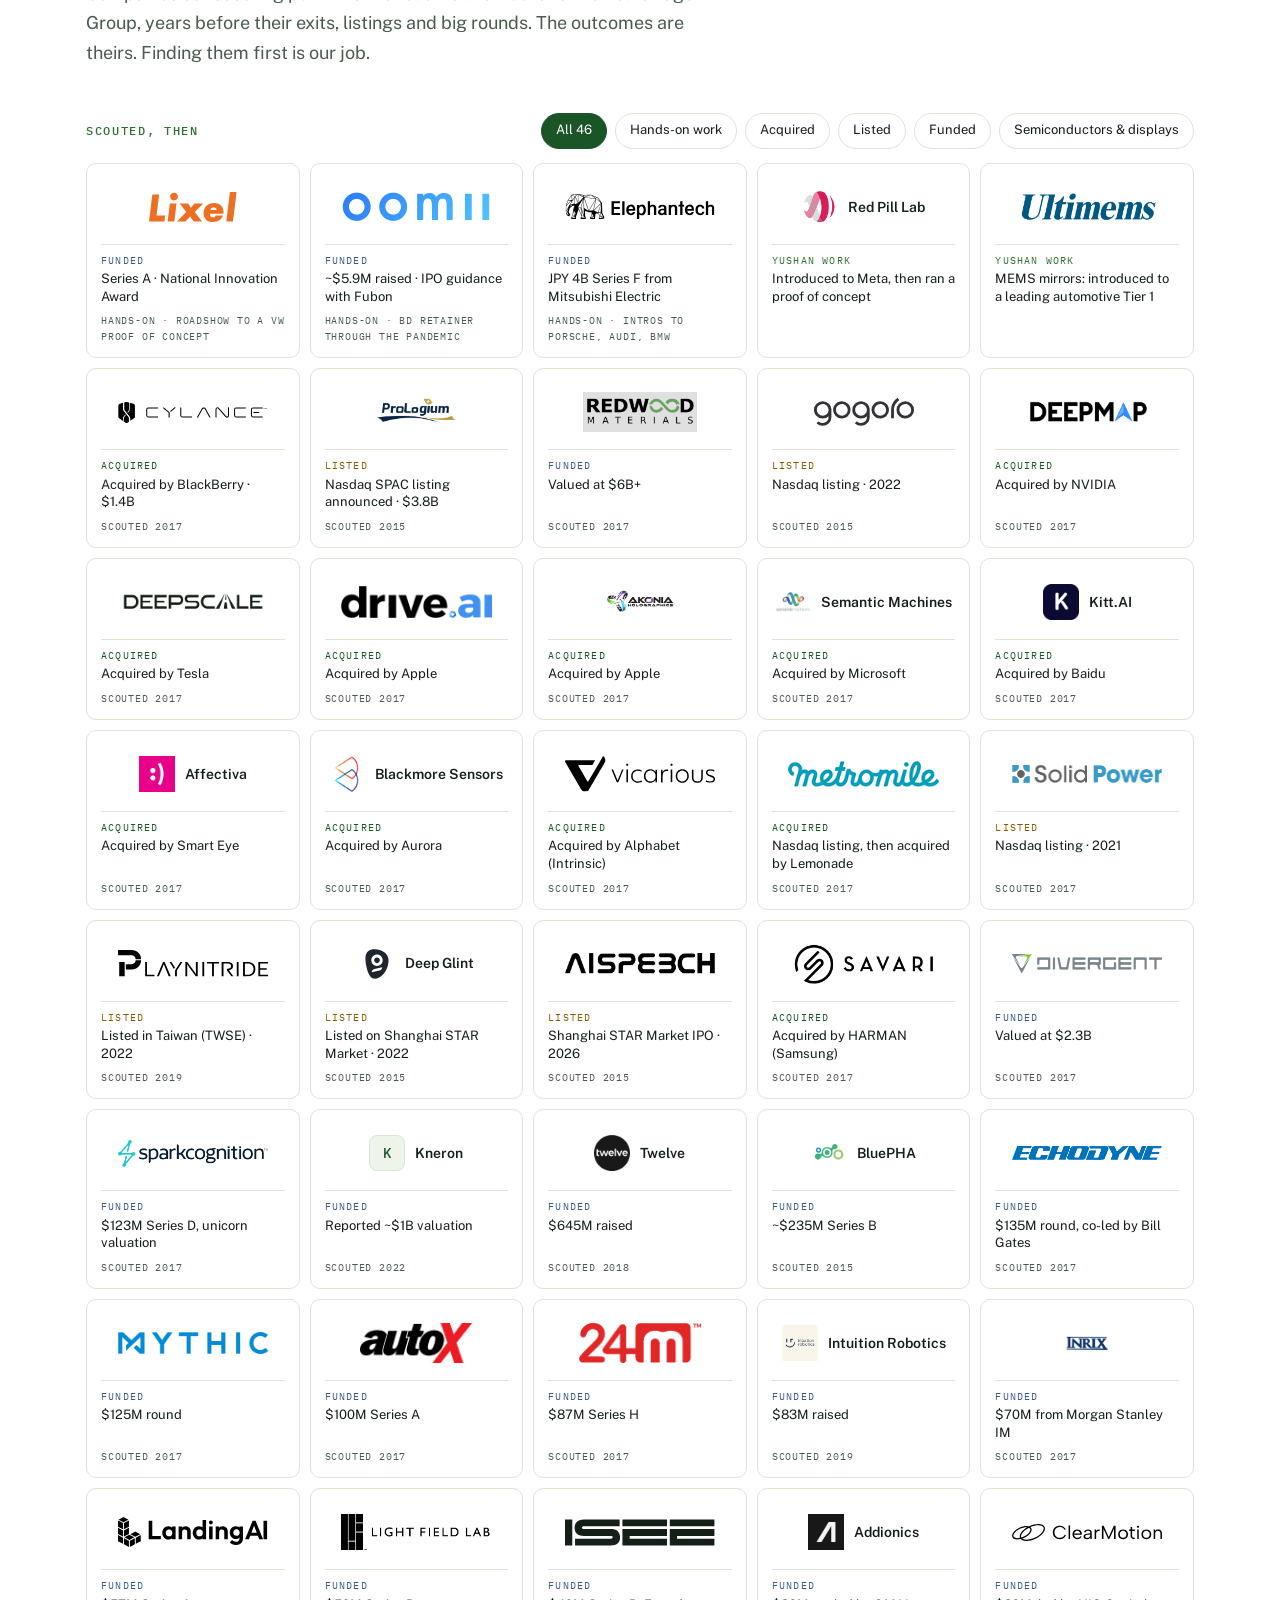
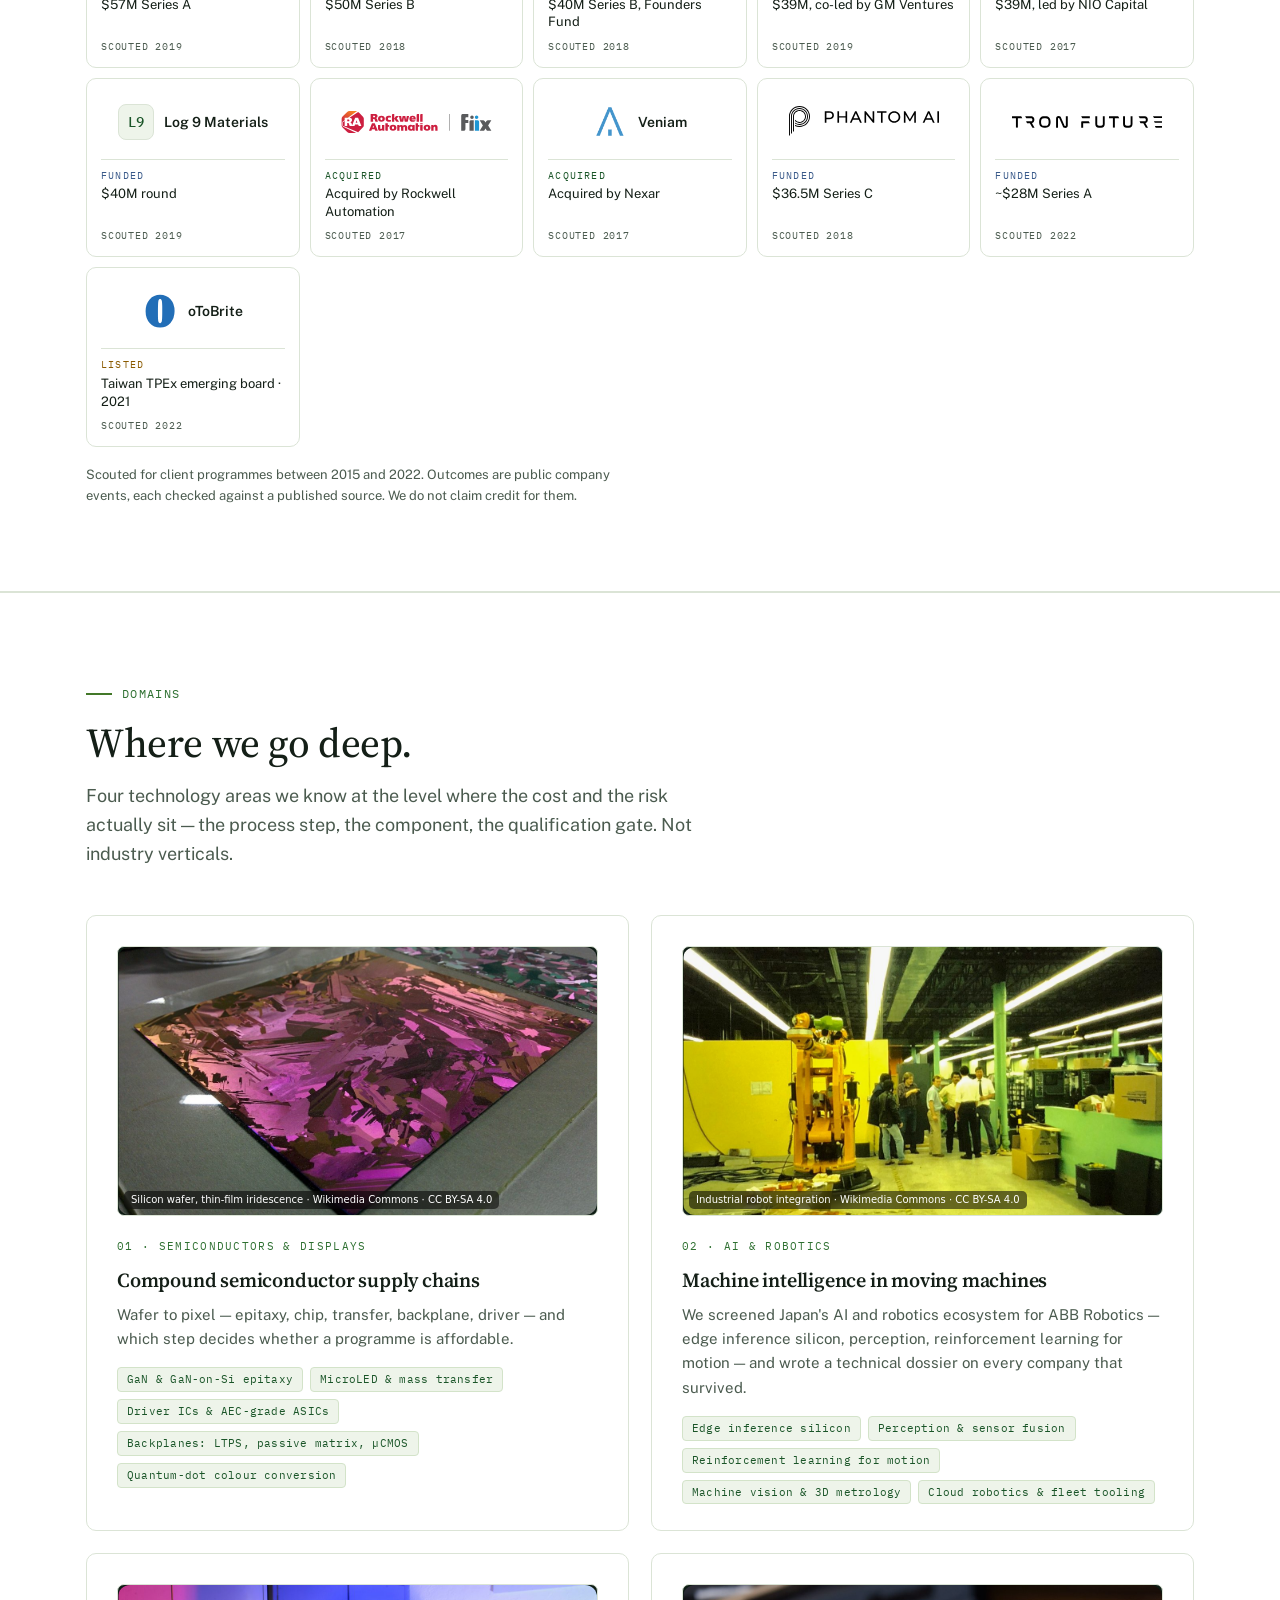
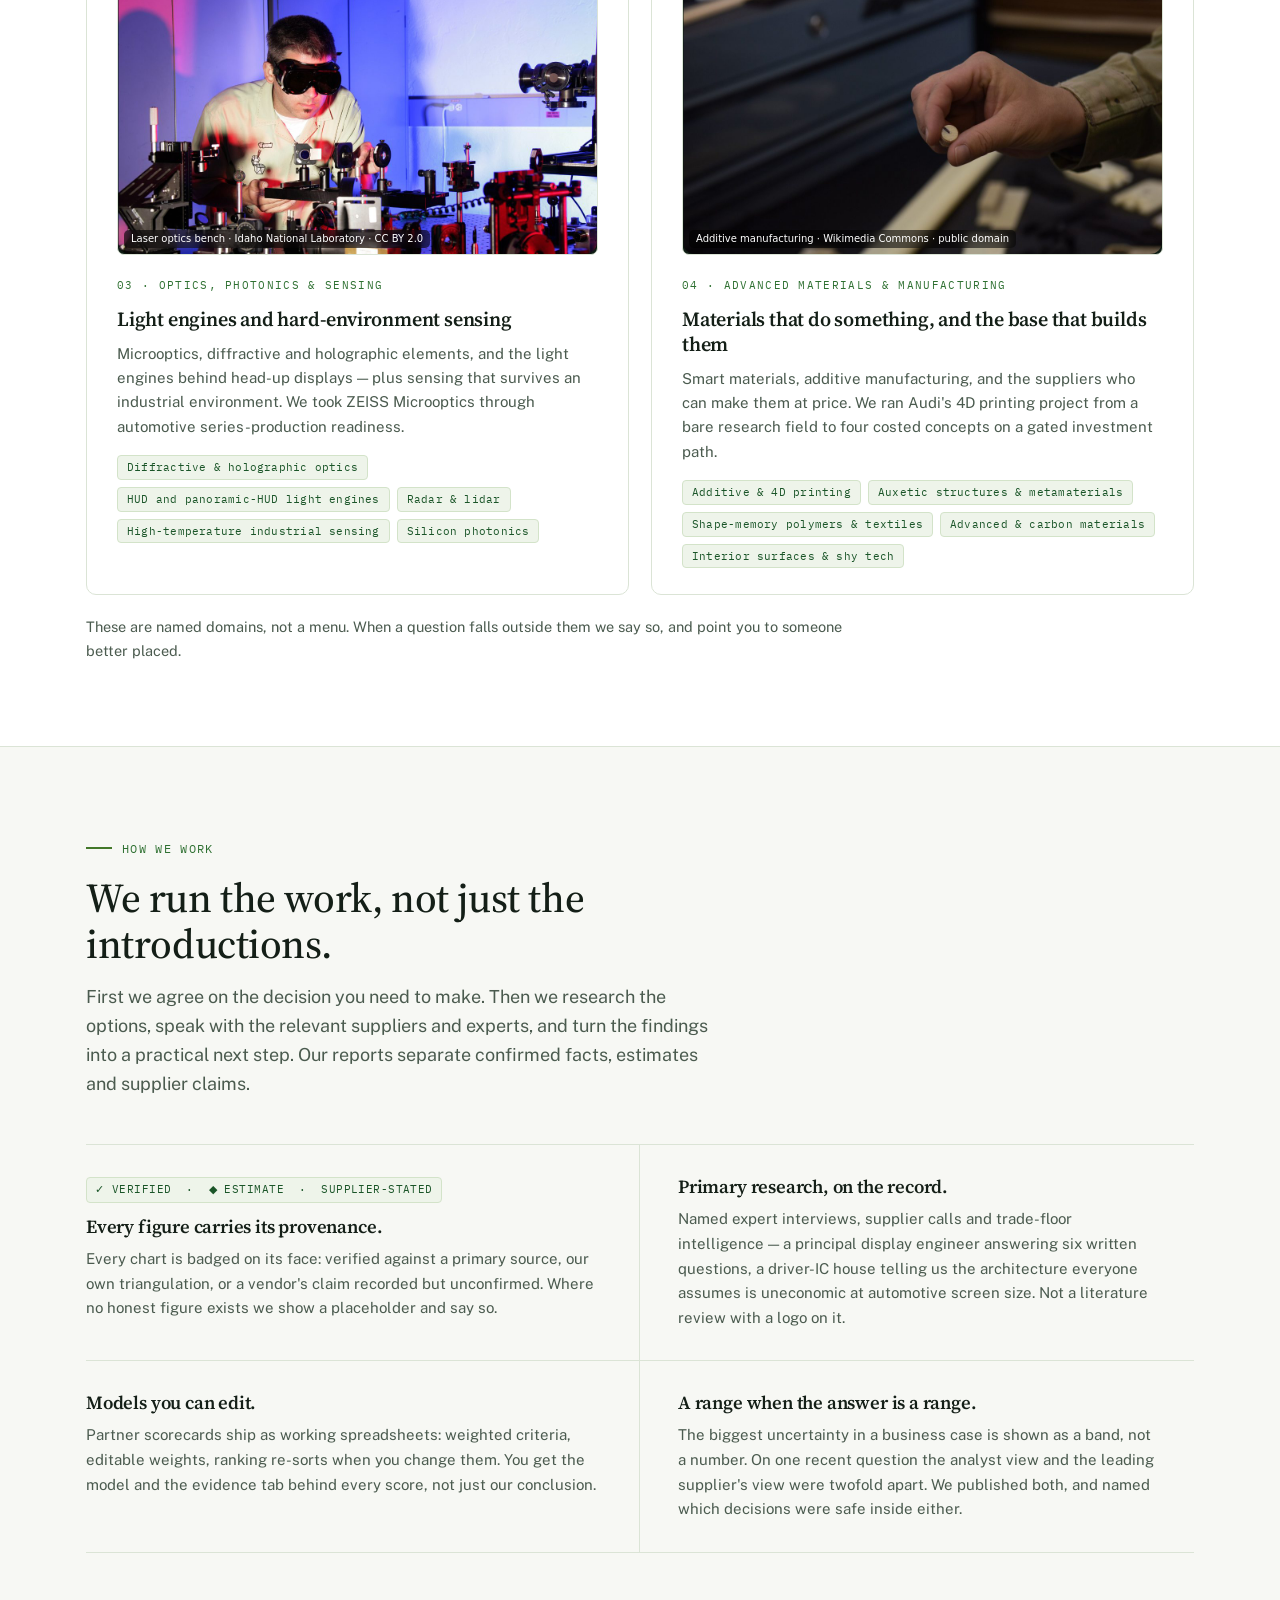
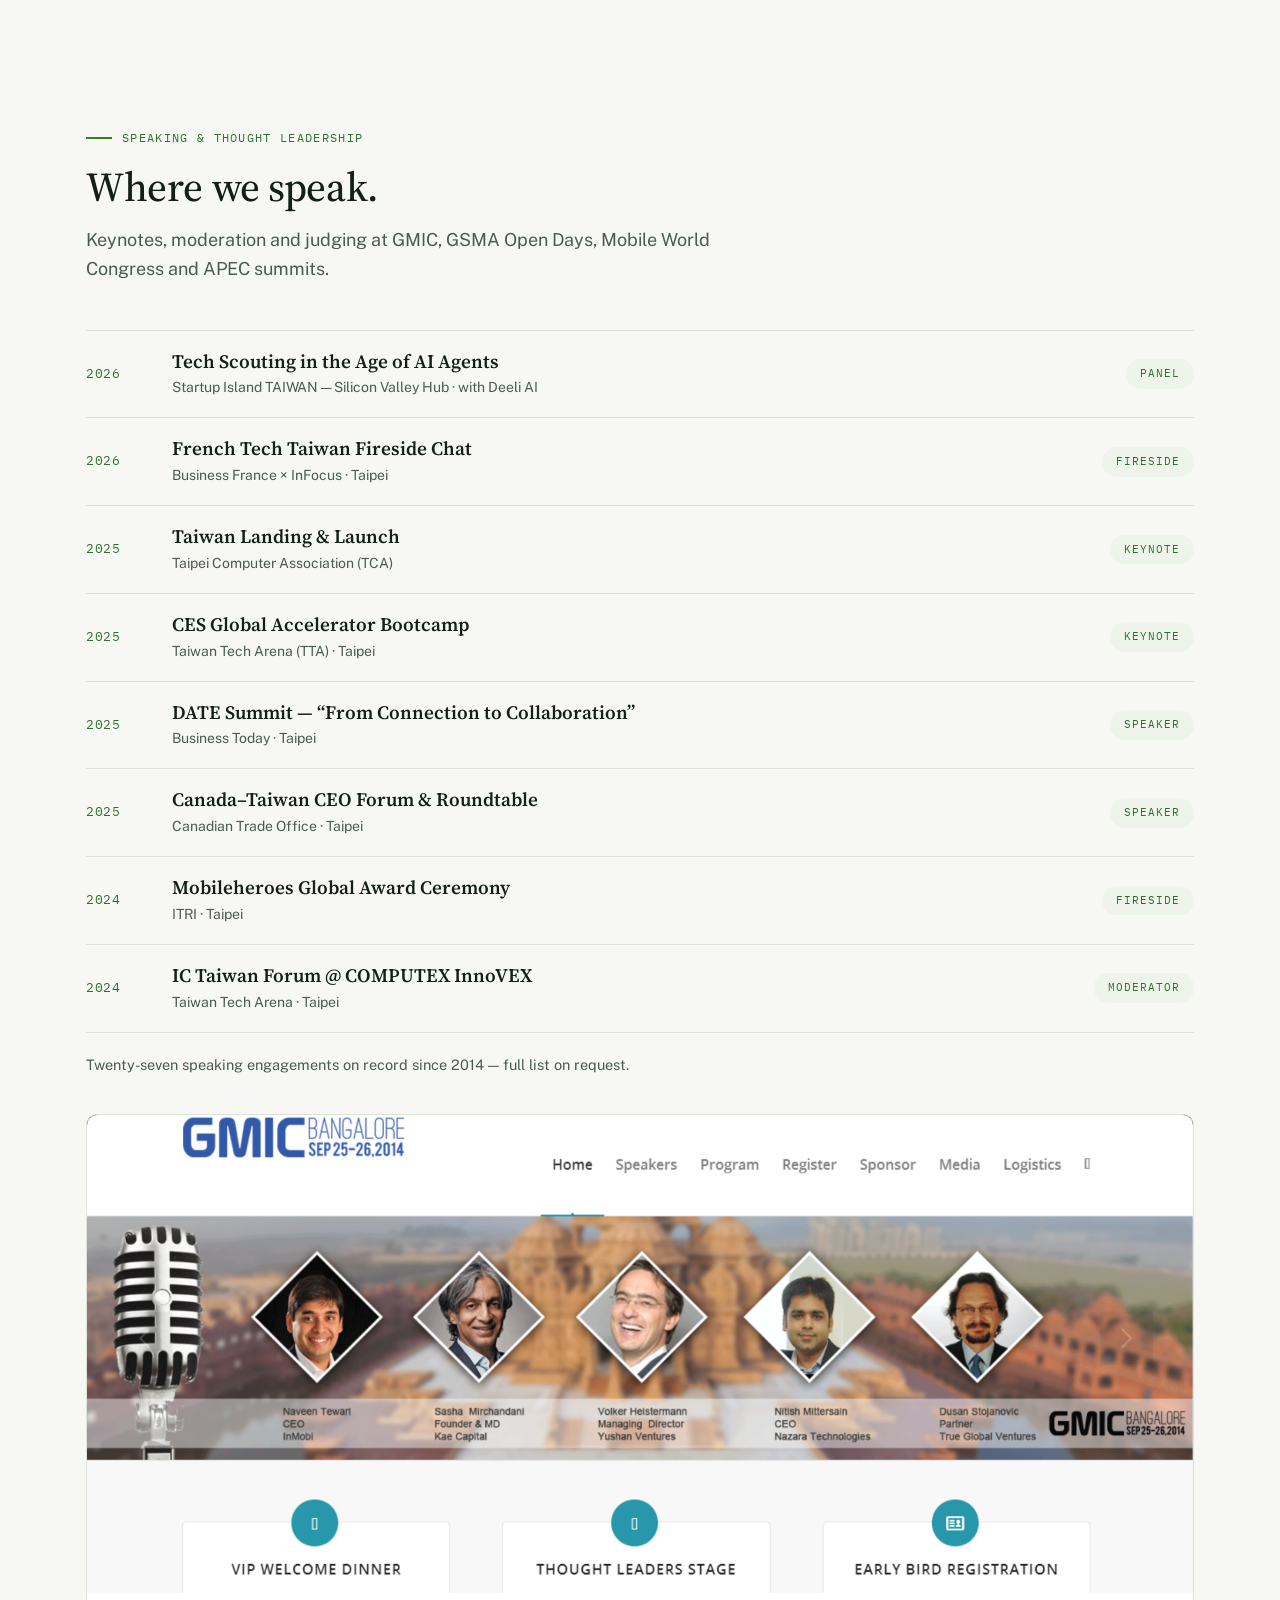
==== commit 817a4ac6: "Add files via upload" ====
--- a/index.html
+++ b/index.html
@@ -4,8 +4,8 @@
 <meta charset="UTF-8">
 <meta name="viewport" content="width=device-width, initial-scale=1.0">
 <title>Yushan Ventures | Taiwan supply chain, physical AI and investment advisory</title>
-<meta name="description" content="Yushan Ventures answers make-or-buy-or-partner questions for industrial companies — in compound semiconductors, AI and robotics, optics and sensing. Clients include Audi, Continental, ABB and ZEISS, across 15 countries.">
-<link rel="stylesheet" href="yushan-v2.css?v=261005a">
+<meta name="description" content="Yushan Ventures helps hardware and physical-AI teams build their supply chain in Taiwan, and runs technology scouting and investment advisory for corporates. Clients include Audi, ABB, ZEISS and Infineon.">
+<link rel="stylesheet" href="yushan-v2.css?v=261019a">
 <script src="assets/d3-array.min.js"></script>
 <script src="assets/d3-selection.min.js"></script>
 <script src="assets/d3-geo.min.js"></script>
@@ -24,17 +24,17 @@
 <meta property="og:type" content="website">
 <meta property="og:site_name" content="Yushan Ventures">
 <meta property="og:title" content="Yushan Ventures | Taiwan supply chain, physical AI and investment advisory">
-<meta property="og:description" content="Yushan Ventures answers make-or-buy-or-partner questions for industrial companies — in compound semiconductors, AI and robotics, optics and sensing. Clients include Audi, Continental, ABB and ZEISS, across 15 countries.">
+<meta property="og:description" content="Yushan Ventures helps hardware and physical-AI teams build their supply chain in Taiwan, and runs technology scouting and investment advisory for corporates. Clients include Audi, ABB, ZEISS and Infineon.">
 <meta property="og:url" content="https://yushanventures.com/">
-<meta property="og:image" content="https://yushanventures.com/assets/yushan-logo.png">
-<meta property="og:image:width" content="387">
-<meta property="og:image:height" content="262">
-<meta property="og:image:alt" content="Yushan Ventures - Taiwan supply chain, physical AI and investment advisory">
-<meta name="twitter:card" content="summary">
+<meta property="og:image" content="https://yushanventures.com/assets/og-image.png">
+<meta property="og:image:width" content="1200">
+<meta property="og:image:height" content="630">
+<meta property="og:image:alt" content="Yushan Ventures — Taiwan supply chain, technology scouting and investment advisory">
+<meta name="twitter:card" content="summary_large_image">
 <meta name="twitter:title" content="Yushan Ventures | Taiwan supply chain, physical AI and investment advisory">
-<meta name="twitter:description" content="Yushan Ventures answers make-or-buy-or-partner questions for industrial companies — in compound semiconductors, AI and robotics, optics and sensing. Clients include Audi, Continental, ABB and ZEISS, across 15 countries.">
-<meta name="twitter:image" content="https://yushanventures.com/assets/yushan-logo.png">
-<meta name="twitter:image:alt" content="Yushan Ventures - Taiwan supply chain, physical AI and investment advisory">
+<meta name="twitter:description" content="Yushan Ventures helps hardware and physical-AI teams build their supply chain in Taiwan, and runs technology scouting and investment advisory for corporates. Clients include Audi, ABB, ZEISS and Infineon.">
+<meta name="twitter:image" content="https://yushanventures.com/assets/og-image.png">
+<meta name="twitter:image:alt" content="Yushan Ventures — Taiwan supply chain, technology scouting and investment advisory">
 <script type="application/ld+json">{"@context": "https://schema.org", "@graph": [{"@type": "Organization", "@id": "https://yushanventures.com/#organization", "name": "Yushan Ventures", "url": "https://yushanventures.com/", "logo": "https://yushanventures.com/assets/yushan-logo.png", "description": "Technology strategy and scouting, Taiwan supply chain and build, venture and investment advisory, and startup growth.", "email": "vh@yushanventures.com", "telephone": "+14152856800", "sameAs": ["https://www.linkedin.com/company/yushan-ventures-inc/"], "areaServed": [{"@type": "Country", "name": "Taiwan"}, {"@type": "Country", "name": "United States"}, {"@type": "Country", "name": "Germany"}], "employee": {"@id": "https://yushanventures.com/#volker-heistermann"}, "hasOfferCatalog": {"@type": "OfferCatalog", "name": "Yushan advisory and scouting services", "itemListElement": [{"@type": "Offer", "itemOffered": {"@id": "https://yushanventures.com/#service-taiwan-supply-chain"}}, {"@type": "Offer", "itemOffered": {"@id": "https://yushanventures.com/#service-technology-scouting"}}, {"@type": "Offer", "itemOffered": {"@id": "https://yushanventures.com/#service-investment-advisory"}}]}, "knowsAbout": ["Physical AI", "Semiconductors", "Displays and microLED", "Edge AI and robotics", "Optics and sensing", "Advanced materials"]}, {"@type": "WebSite", "@id": "https://yushanventures.com/#website", "url": "https://yushanventures.com/", "name": "Yushan Ventures", "inLanguage": "en", "publisher": {"@id": "https://yushanventures.com/#organization"}}, {"@type": "Service", "@id": "https://yushanventures.com/#service-taiwan-supply-chain", "name": "Taiwan Supply Chain & Build", "serviceType": "Taiwan Supply Chain & Build", "url": "https://yushanventures.com/taiwan-supply-chain.html", "description": "Supplier research and qualification, bill-of-materials review, quoting discussions and support through first article and ramp for foreign hardware teams.", "provider": {"@id": "https://yushanventures.com/#organization"}, "areaServed": [{"@type": "Country", "name": "Taiwan"}, {"@type": "Country", "name": "United States"}, {"@type": "Country", "name": "Germany"}]}, {"@type": "Service", "@id": "https://yushanventures.com/#service-technology-scouting", "name": "Technology Strategy & Scouting", "serviceType": "Technology Strategy & Scouting", "url": "https://yushanventures.com/taiwan-technology-scouting.html", "description": "Search briefs, evidence checks, screened company shortlists and pilot-discussion handoffs for corporate innovation and engineering teams.", "provider": {"@id": "https://yushanventures.com/#organization"}, "areaServed": [{"@type": "Country", "name": "Taiwan"}, {"@type": "Country", "name": "United States"}, {"@type": "Country", "name": "Germany"}]}, {"@type": "Service", "@id": "https://yushanventures.com/#service-investment-advisory", "name": "Venture & Investment Advisory", "serviceType": "Venture & Investment Advisory", "url": "https://yushanventures.com/services.html#investment", "description": "Deal sourcing, technical and commercial due diligence, investor introductions and portfolio support. Funding is not promised.", "provider": {"@id": "https://yushanventures.com/#organization"}, "areaServed": [{"@type": "Country", "name": "Taiwan"}, {"@type": "Country", "name": "United States"}, {"@type": "Country", "name": "Germany"}]}, {"@type": "WebPage", "@id": "https://yushanventures.com/#webpage", "url": "https://yushanventures.com/", "name": "Yushan Ventures | Taiwan supply chain, physical AI and investment advisory", "inLanguage": "en", "isPartOf": {"@id": "https://yushanventures.com/#website"}, "about": [{"@id": "https://yushanventures.com/#organization"}], "dateModified": "2026-10-05"}, {"@type": "Person", "@id": "https://yushanventures.com/#volker-heistermann", "name": "Volker Heistermann", "jobTitle": "Managing Director", "worksFor": {"@id": "https://yushanventures.com/#organization"}, "sameAs": ["https://www.linkedin.com/in/volkerheistermann/"]}, {"@type": "Person", "@id": "https://yushanventures.com/#kyle-hu", "name": "Kyle Hu", "jobTitle": "Manager, Corporate Innovation and Partnerships", "worksFor": {"@id": "https://yushanventures.com/#organization"}, "sameAs": ["https://www.linkedin.com/in/kyle-hu-874456227/"]}, {"@type": "Person", "@id": "https://yushanventures.com/#kazumi-otani", "name": "Kazumi Otani", "jobTitle": "Business Development Director", "worksFor": {"@id": "https://yushanventures.com/#organization"}, "sameAs": ["https://www.linkedin.com/in/kzmotn"]}, {"@type": "Person", "@id": "https://yushanventures.com/#haley-lin", "name": "Haley Lin", "jobTitle": "Research Associate", "worksFor": {"@id": "https://yushanventures.com/#organization"}}, {"@type": "Person", "@id": "https://yushanventures.com/#bruce-bateman", "name": "Bruce Bateman", "jobTitle": "Partner", "worksFor": {"@id": "https://yushanventures.com/#organization"}, "sameAs": ["https://www.linkedin.com/in/brucewbateman/"]}, {"@type": "Person", "@id": "https://yushanventures.com/#dr-ing-volker-kaese", "name": "Dr.-Ing. Volker Kaese", "jobTitle": "Independent Consultant", "worksFor": {"@id": "https://yushanventures.com/#organization"}, "sameAs": ["https://www.linkedin.com/in/volkerkaese/"]}, {"@type": "Person", "@id": "https://yushanventures.com/#ken-huang", "name": "Ken Huang", "jobTitle": "Venture Partner", "worksFor": {"@id": "https://yushanventures.com/#organization"}, "sameAs": ["https://www.linkedin.com/in/ken-huang-12638166/"]}, {"@type": "Person", "@id": "https://yushanventures.com/#melanie-edwards", "name": "Melanie Edwards", "jobTitle": "Advisor", "worksFor": {"@id": "https://yushanventures.com/#organization"}, "sameAs": ["https://www.linkedin.com/in/melanie--edwards"]}]}</script>
 </head>
 <body id="top">
@@ -46,6 +46,7 @@
     <div class="nav-links" id="navlinks">
       <a href="/" class="active">Home</a>
       <a href="services.html">Services</a>
+      <a href="taiwan-supply-chain.html">Taiwan Supply Chain</a>
       <a href="case-studies.html">Case Studies</a>
       <a href="#team">Team</a>
       <a href="#contact" class="nav-cta">Start a Conversation</a>
@@ -53,13 +54,13 @@
   </div>
 </nav>
 
-<div class="anchor-rail"><div class="anchor-rail-inner"><a href="#clients">Clients</a><a href="#footprint">Footprint</a><a href="#now">Now</a><a href="#practices">What we do</a><a href="#work">Work</a><a href="#track">Track record</a><a href="#domains">Domains</a><a href="#method">How we work</a><a href="#speaking">Speaking</a><a href="#story">Story</a><a href="#news">Press</a><a href="#team">Team</a></div></div>
+<div class="anchor-rail"><div class="anchor-rail-inner"><a href="#supply">Supply chain</a><a href="#foundry">Foundry access</a><a href="#practices">What we do</a><a href="#clients">Clients</a><a href="#footprint">Footprint</a><a href="#now">Now</a><a href="#work">Work</a><a href="#track">Track record</a><a href="#domains">Domains</a><a href="#method">How we work</a><a href="#speaking">Speaking</a><a href="#story">Story</a><a href="#news">Press</a><a href="#team">Team</a></div></div>
 
 <header class="hero hx" data-screen-label="Hero">
   <svg class="hx-map" id="hx-map" aria-hidden="true"></svg>
   <div class="hx-fade" aria-hidden="true"></div>
   <div class="wrap hx-inner">
-    <span class="hx-eyebrow">Germany · USA · Taiwan · Since 2011</span>
+    <span class="hx-eyebrow">Taiwan · USA · Japan · Germany · Southeast Asia</span>
     <h1 class="hx-title">Hardware needs the right <em>supply chain</em>. We help you build it in Taiwan.</h1>
     <p class="hx-audience">For physical AI, robotics and the hardware behind them.</p>
     <p class="hx-lede">We help US and European hardware teams find suppliers in Taiwan and plan the route from prototype to production. We run the supplier search, assess the options and work with your team on the next steps.</p>
@@ -146,22 +147,43 @@
   </div>
 </section>
 
-<section id="paths" class="paths" data-screen-label="Two ways we help">
-  <div class="wrap">
-      <div class="aud-split">
-        <a class="aud" href="services.html#supply-chain">
-          <span class="aud-k">01 · For startups</span>
-          <h3>You have the product. Now you need a build plan.</h3>
-          <p>Which suppliers can work at your volume? What will they need before they quote? Where are the gaps in your supply chain? We help answer those questions and run the conversations with suitable suppliers. Where Taiwan investment or grant opportunities may fit, we can explore them alongside the build plan.</p><p>We also help hardware teams prepare for fundraising and connect with suitable investors in Taiwan and internationally. Investment and grants depend on eligibility and investor interest.</p>
-          <span class="aud-go">Discuss your Taiwan supply chain →</span>
-        </a>
-        <a class="aud" href="case-studies.html">
-          <span class="aud-k">02 · For corporates &amp; investors</span>
-          <h3>Make the next technology decision with evidence.</h3>
-          <p>We research technologies, startups and suppliers for a specific business question. You get the options, the costs and the risks behind a build, buy or partner decision. Our investment advisory work includes Taiwan scouting and due diligence for corporates and investors.</p>
-          <span class="aud-go">Discuss a scouting project →</span>
-        </a>
-      </div>
+<section id="practices" data-screen-label="What we do">
+  <div class="wrap">
+    <div class="section-head">
+      <span class="eyebrow">What we do</span>
+      <h2 class="title">Four practices.</h2>
+      <p class="lede">Hardware startups come to us for a Taiwan build plan and fundraising preparation. Corporates and investors come to us for technology decisions backed by evidence.</p>
+    </div>
+    <div class="card-grid">
+      <a class="card" href="services.html#supply-chain" style="color:inherit">
+        <div class="card-photo"><image-slot id="practice-supply" src="assets/dom-semiconductors.jpg" shape="rect" placeholder="Photo: fab / SMT line / component tray"></image-slot></div>
+        <span class="card-tag">01 · Supply Chain</span>
+        <h3>Taiwan Supply Chain &amp; Build</h3>
+        <p>For physical AI, robotics and other hardware teams: supplier research, assessment and a practical route from prototype to production in Taiwan.</p>
+        <span class="card-client" style="color:var(--green);font-weight:600">Explore →</span>
+      </a>
+      <a class="card" href="taiwan-technology-scouting.html" style="color:inherit">
+        <div class="card-photo"><image-slot id="practice-scout" src="assets/meeting-room.jpg" shape="rect" placeholder="Photo: scouting / factory floor / lab visit"></image-slot></div>
+        <span class="card-tag">02 · Strategy &amp; Scouting</span>
+        <h3>Technology Strategy &amp; Scouting</h3>
+        <p>Value-chain mapping, technology roadmaps and make-vs-buy-vs-partner analysis down to the process step — then the suppliers and startups to execute, across 15 countries.</p>
+        <span class="card-client" style="color:var(--green);font-weight:600">Explore →</span>
+      </a>
+      <a class="card" href="services.html#investment" style="color:inherit">
+        <div class="card-photo"><image-slot id="practice-invest" src="assets/tel-aviv.jpg" shape="rect" placeholder="Photo: roadshow / boardroom / pitch"></image-slot></div>
+        <span class="card-tag">03 · Investment</span>
+        <h3>Venture &amp; Investment Advisory</h3>
+        <p>We help hardware teams prepare for fundraising and connect with suitable Taiwan and international investors. For corporates and investors, we provide Taiwan scouting and due diligence.</p>
+        <span class="card-client" style="color:var(--green);font-weight:600">Explore →</span>
+      </a>
+      <a class="card" href="services.html#startup-bd" style="color:inherit">
+        <div class="card-photo"><image-slot id="practice-bd" src="assets/startup-weekend.jpg" shape="rect" placeholder="Photo: client meeting / accelerator / workshop"></image-slot></div>
+        <span class="card-tag">04 · Growth</span>
+        <h3>Startup BD &amp; Ecosystem</h3>
+        <p>Market entry for technology startups, accelerator design, and ecosystem programs — from introducing Startup Weekend to Taiwan to co-building the APEC O2O accelerator worldwide.</p>
+        <span class="card-client" style="color:var(--green);font-weight:600">Explore →</span>
+      </a>
+    </div>
   </div>
 </section>
 
@@ -268,45 +290,6 @@
   </div>
 </section>
 
-<section id="practices" data-screen-label="What we do">
-  <div class="wrap">
-    <div class="section-head">
-      <span class="eyebrow">What we do</span>
-      <h2 class="title">What we do.</h2>
-    </div>
-    <div class="card-grid">
-      <a class="card" href="services.html#supply-chain" style="color:inherit">
-        <div class="card-photo"><image-slot id="practice-supply" src="assets/dom-semiconductors.jpg" shape="rect" placeholder="Photo: fab / SMT line / component tray"></image-slot></div>
-        <span class="card-tag">01 · Supply Chain</span>
-        <h3>Taiwan Supply Chain &amp; Build</h3>
-        <p>For physical AI, robotics and other hardware teams: supplier research, assessment and a practical route from prototype to production in Taiwan.</p>
-        <span class="card-client" style="color:var(--green);font-weight:600">Explore →</span>
-      </a>
-      <a class="card" href="taiwan-technology-scouting.html" style="color:inherit">
-        <div class="card-photo"><image-slot id="practice-scout" src="assets/meeting-room.jpg" shape="rect" placeholder="Photo: scouting / factory floor / lab visit"></image-slot></div>
-        <span class="card-tag">02 · Strategy &amp; Scouting</span>
-        <h3>Technology Strategy &amp; Scouting</h3>
-        <p>Value-chain mapping, technology roadmaps and make-vs-buy-vs-partner analysis down to the process step — then the suppliers and startups to execute, across 15 countries.</p>
-        <span class="card-client" style="color:var(--green);font-weight:600">Explore →</span>
-      </a>
-      <a class="card" href="services.html#investment" style="color:inherit">
-        <div class="card-photo"><image-slot id="practice-invest" src="assets/tel-aviv.jpg" shape="rect" placeholder="Photo: roadshow / boardroom / pitch"></image-slot></div>
-        <span class="card-tag">03 · Investment</span>
-        <h3>Venture &amp; Investment Advisory</h3>
-        <p>We help hardware teams prepare for fundraising and connect with suitable Taiwan and international investors. For corporates and investors, we provide Taiwan scouting and due diligence.</p>
-        <span class="card-client" style="color:var(--green);font-weight:600">Explore →</span>
-      </a>
-      <a class="card" href="services.html#startup-bd" style="color:inherit">
-        <div class="card-photo"><image-slot id="practice-bd" src="assets/startup-weekend.jpg" shape="rect" placeholder="Photo: client meeting / accelerator / workshop"></image-slot></div>
-        <span class="card-tag">04 · Growth</span>
-        <h3>Startup BD &amp; Ecosystem</h3>
-        <p>Market entry for technology startups, accelerator design, and ecosystem programs — from introducing Startup Weekend to Taiwan to co-building the APEC O2O accelerator worldwide.</p>
-        <span class="card-client" style="color:var(--green);font-weight:600">Explore →</span>
-      </a>
-    </div>
-  </div>
-</section>
-
 <section id="work" data-screen-label="Selected case studies">
   <div class="wrap">
     <div class="section-head">
@@ -332,18 +315,6 @@
         <h3>Vision tech for the YuMi robot</h3>
         <p>Scouted visualization and machine-vision technologies in Japan for ABB Robotics' YuMi collaborative robot, and ran the executive roadshow.</p>
       </a>
-      <a class="cs-card" href="case-studies.html#rebellions" style="color:inherit">
-        <div class="cs-top"><img src="assets/rebellions-logo.png" alt="Rebellions" onerror="logoFail(this)"><span class="cs-badge">Supply Chain · AI Silicon</span></div>
-        <div class="cs-region">Korea · Taiwan · 2023–2024</div>
-        <h3>Taiwan foundry strategy for an AI-chip company</h3>
-        <p>Foundry and design-house strategy for Rebellions — the dual-foundry question, capacity constraints, node selection, and access at low volume.</p>
-      </a>
-      <a class="cs-card" href="case-studies.html#indigo" style="color:inherit">
-        <div class="cs-top"><img src="assets/indigo-logo.png" alt="Indigo Technologies" onerror="logoFail(this)"><span class="cs-badge">Investment · Alliance</span></div>
-        <div class="cs-region">USA · Taiwan · $20M</div>
-        <h3>$20M strategic investment and a Foxconn alliance</h3>
-        <p>A $20 million strategic investment to scale manufacturing and distribution, a Foxconn strategic alliance, and Foxconn's EV Chief Strategy Officer on the board.</p>
-      </a>
       <a class="cs-card" href="case-studies.html#scg" style="color:inherit">
         <div class="cs-top"><img src="assets/scg-logo.webp" alt="Siam Cement Group" onerror="logoFail(this)"><span class="cs-badge">Scouting</span></div>
         <div class="cs-region">Thailand</div>
@@ -356,6 +327,12 @@
         <h3>Former venture partner to a $100M fund</h3>
         <p>Served as venture partner sourcing and evaluating deep-tech deals for the Trans Pacific Technology Fund (USD 100M) across the Pacific. The fund was fully realized after seven years.</p>
       </a>
+      <a class="cs-card" href="case-studies.html#mdec" style="color:inherit">
+        <div class="cs-top"><img src="assets/mdec-logo.png" alt="MDEC" onerror="logoFail(this)"><span class="cs-badge">VC Partner</span></div>
+        <div class="cs-region">Malaysia · 2015–2016</div>
+        <h3>Investor readiness for Malaysian startups</h3>
+        <p>VC partner to the Smart Investment Facilitation programme with MDEC and Cradle Fund. After a workshop for twenty startups we coached five; GridMarkets closed a US$3.5M bridge and Off Peak Hub a US$800K Series A.</p>
+      </a>
     </div>
     <div class="btns"><a href="case-studies.html" class="btn btn-outline-green">All case studies</a></div>
   </div>
@@ -368,22 +345,21 @@
       <h2 class="title">We spot them early.</h2>
       <p class="lede">Companies our scouting put in front of clients like Audi and the Volkswagen Group, years before their exits, listings and big rounds. The outcomes are theirs. Finding them first is our job.</p>
     </div>
-    <h3 class="tr-h">Hands-on work</h3>
-    <div class="tr-feats">
-      <div class="tr-feat"><div class="tr-flogo"><img class="tr-logo" src="assets/tr/lixel.svg" alt="Lixel" loading="lazy"></div><div class="tr-fk">Taiwan · glasses-free 3D displays</div><p>We ran the roadshow that led to a proof of concept with Volkswagen.</p></div>
-      <div class="tr-feat"><div class="tr-flogo"><img class="tr-logo" src="assets/tr/elephantech.svg" alt="Elephantech" loading="lazy"></div><div class="tr-fk">Japan · inkjet-printed circuit boards</div><p>We introduced the team to Porsche procurement, Audi, BMW and other German carmakers.</p></div>
-      <div class="tr-feat"><div class="tr-flogo"><img class="tr-logo" src="assets/tr/oomii.png" alt="Oomii" loading="lazy"></div><div class="tr-fk">Taiwan · retinal-projection glasses</div><p>Retainer through the pandemic: business development and financial forecasting.</p></div>
-    </div>
     <div class="tr-bar"><h3 class="tr-h">Scouted, then</h3>
-      <div class="tr-chips" role="group" aria-label="Filter by outcome"><button class="on" data-f="all">All 46</button><button data-f="acq">Acquired</button><button data-f="ipo">Listed</button><button data-f="fund">Funded</button><button data-f="semi">Semiconductors &amp; displays</button></div>
+      <div class="tr-chips" role="group" aria-label="Filter by outcome"><button class="on" data-f="all">All 46</button><button data-f="work">Hands-on work</button><button data-f="acq">Acquired</button><button data-f="ipo">Listed</button><button data-f="fund">Funded</button><button data-f="semi">Semiconductors &amp; displays</button></div>
     </div>
     <ul class="tr-grid">
+      <li class="tr-tile" data-w="1" data-s="semi" data-k="fund"><div class="tr-lw"><img class="tr-logo" src="assets/tr/lixel.svg" alt="Lixel" loading="lazy"></div><div class="tr-out"><span class="tr-k tr-fund">Funded</span>Series A · National Innovation Award</div><div class="tr-y">Hands-on · roadshow to a VW proof of concept</div></li>
+      <li class="tr-tile" data-w="1" data-s="semi" data-k="fund"><div class="tr-lw"><img class="tr-logo" src="assets/tr/oomii.png" alt="Oomii" loading="lazy"></div><div class="tr-out"><span class="tr-k tr-fund">Funded</span>~$5.9M raised · IPO guidance with Fubon</div><div class="tr-y">Hands-on · BD retainer through the pandemic</div></li>
+      <li class="tr-tile" data-w="1" data-s="semi" data-k="fund"><div class="tr-lw"><img class="tr-logo" src="assets/tr/elephantech.svg" alt="Elephantech" loading="lazy"></div><div class="tr-out"><span class="tr-k tr-fund">Funded</span>JPY 4B Series F from Mitsubishi Electric</div><div class="tr-y">Hands-on · intros to Porsche, Audi, BMW</div></li>
+      <li class="tr-tile" data-w="1" data-k="work"><div class="tr-lw has-name"><img class="tr-logo" src="assets/tr/red-pill-lab.png" alt="" loading="lazy"><span class="tr-name">Red Pill Lab</span></div><div class="tr-out"><span class="tr-k tr-work">Yushan work</span>Introduced to Meta, then ran a proof of concept</div></li>
+      <li class="tr-tile" data-w="1" data-s="semi" data-k="work"><div class="tr-lw"><img class="tr-logo" src="assets/tr/ultimems.png" alt="Ultimems" loading="lazy"></div><div class="tr-out"><span class="tr-k tr-work">Yushan work</span>MEMS mirrors: introduced to a leading automotive Tier 1</div></li>
       <li class="tr-tile" data-k="acq"><div class="tr-lw"><img class="tr-logo" src="assets/tr/cylance.svg" alt="Cylance" loading="lazy"></div><div class="tr-out"><span class="tr-k tr-acq">Acquired</span>Acquired by BlackBerry · $1.4B</div><div class="tr-y">Scouted 2017</div></li>
       <li class="tr-tile" data-k="ipo"><div class="tr-lw"><img class="tr-logo" src="assets/tr/prologium.png" alt="ProLogium" loading="lazy"></div><div class="tr-out"><span class="tr-k tr-ipo">Listed</span>Nasdaq SPAC listing announced · $3.8B</div><div class="tr-y">Scouted 2015</div></li>
       <li class="tr-tile" data-k="fund"><div class="tr-lw"><img class="tr-logo" src="assets/tr/redwood-materials.png" alt="Redwood Materials" loading="lazy"></div><div class="tr-out"><span class="tr-k tr-fund">Funded</span>Valued at $6B+</div><div class="tr-y">Scouted 2017</div></li>
       <li class="tr-tile" data-k="ipo"><div class="tr-lw"><img class="tr-logo" src="assets/tr/gogoro.svg" alt="Gogoro" loading="lazy"></div><div class="tr-out"><span class="tr-k tr-ipo">Listed</span>Nasdaq listing · 2022</div><div class="tr-y">Scouted 2015</div></li>
       <li class="tr-tile" data-k="acq"><div class="tr-lw"><img class="tr-logo" src="assets/tr/deepmap.png" alt="DeepMap" loading="lazy"></div><div class="tr-out"><span class="tr-k tr-acq">Acquired</span>Acquired by NVIDIA</div><div class="tr-y">Scouted 2017</div></li>
-      <li class="tr-tile" data-k="acq"><div class="tr-lw has-name"><span class="tr-mark" aria-hidden="true">D</span><span class="tr-name">DeepScale</span></div><div class="tr-out"><span class="tr-k tr-acq">Acquired</span>Acquired by Tesla</div><div class="tr-y">Scouted 2017</div></li>
+      <li class="tr-tile" data-k="acq"><div class="tr-lw"><img class="tr-logo" src="assets/tr/deepscale-logo.png" alt="DeepScale" loading="lazy"></div><div class="tr-out"><span class="tr-k tr-acq">Acquired</span>Acquired by Tesla</div><div class="tr-y">Scouted 2017</div></li>
       <li class="tr-tile" data-k="acq"><div class="tr-lw"><img class="tr-logo" src="assets/tr/drive-ai.png" alt="Drive.ai" loading="lazy"></div><div class="tr-out"><span class="tr-k tr-acq">Acquired</span>Acquired by Apple</div><div class="tr-y">Scouted 2017</div></li>
       <li class="tr-tile" data-s="semi" data-k="acq"><div class="tr-lw"><img class="tr-logo" src="assets/tr/akonia-holographics.png" alt="Akonia Holographics" loading="lazy"></div><div class="tr-out"><span class="tr-k tr-acq">Acquired</span>Acquired by Apple</div><div class="tr-y">Scouted 2017</div></li>
       <li class="tr-tile" data-k="acq"><div class="tr-lw has-name"><img class="tr-logo" src="assets/tr/semantic-machines.png" alt="Semantic Machines" loading="lazy"><span class="tr-name">Semantic Machines</span></div><div class="tr-out"><span class="tr-k tr-acq">Acquired</span>Acquired by Microsoft</div><div class="tr-y">Scouted 2017</div></li>
@@ -392,41 +368,36 @@
       <li class="tr-tile" data-k="acq"><div class="tr-lw has-name"><img class="tr-logo" src="assets/tr/blackmore-sensors.png" alt="Blackmore Sensors" loading="lazy"><span class="tr-name">Blackmore Sensors</span></div><div class="tr-out"><span class="tr-k tr-acq">Acquired</span>Acquired by Aurora</div><div class="tr-y">Scouted 2017</div></li>
       <li class="tr-tile" data-k="acq"><div class="tr-lw"><img class="tr-logo" src="assets/tr/vicarious.svg" alt="Vicarious" loading="lazy"></div><div class="tr-out"><span class="tr-k tr-acq">Acquired</span>Acquired by Alphabet (Intrinsic)</div><div class="tr-y">Scouted 2017</div></li>
       <li class="tr-tile" data-k="acq"><div class="tr-lw"><img class="tr-logo" src="assets/tr/metromile.png" alt="Metromile" loading="lazy"></div><div class="tr-out"><span class="tr-k tr-acq">Acquired</span>Nasdaq listing, then acquired by Lemonade</div><div class="tr-y">Scouted 2017</div></li>
-      <li class="tr-tile" data-k="ipo"><div class="tr-lw has-name"><span class="tr-mark" aria-hidden="true">SP</span><span class="tr-name">Solid Power</span></div><div class="tr-out"><span class="tr-k tr-ipo">Listed</span>Nasdaq listing · 2021</div><div class="tr-y">Scouted 2017</div></li>
+      <li class="tr-tile" data-k="ipo"><div class="tr-lw"><img class="tr-logo" src="assets/tr/solid-power-logo.png" alt="Solid Power" loading="lazy"></div><div class="tr-out"><span class="tr-k tr-ipo">Listed</span>Nasdaq listing · 2021</div><div class="tr-y">Scouted 2017</div></li>
       <li class="tr-tile" data-s="semi" data-k="ipo"><div class="tr-lw"><img class="tr-logo tr-dark" src="assets/tr/playnitride.svg" alt="PlayNitride" loading="lazy"></div><div class="tr-out"><span class="tr-k tr-ipo">Listed</span>Listed in Taiwan (TWSE) · 2022</div><div class="tr-y">Scouted 2019</div></li>
       <li class="tr-tile" data-k="ipo"><div class="tr-lw has-name"><img class="tr-logo" src="assets/tr/deep-glint.svg" alt="Deep Glint" loading="lazy"><span class="tr-name">Deep Glint</span></div><div class="tr-out"><span class="tr-k tr-ipo">Listed</span>Listed on Shanghai STAR Market · 2022</div><div class="tr-y">Scouted 2015</div></li>
       <li class="tr-tile" data-k="ipo"><div class="tr-lw"><img class="tr-logo tr-dark" src="assets/tr/aispeech.png" alt="AISpeech" loading="lazy"></div><div class="tr-out"><span class="tr-k tr-ipo">Listed</span>Shanghai STAR Market IPO · 2026</div><div class="tr-y">Scouted 2015</div></li>
       <li class="tr-tile" data-k="acq"><div class="tr-lw"><img class="tr-logo tr-dark" src="assets/tr/savari.png" alt="Savari" loading="lazy"></div><div class="tr-out"><span class="tr-k tr-acq">Acquired</span>Acquired by HARMAN (Samsung)</div><div class="tr-y">Scouted 2017</div></li>
       <li class="tr-tile" data-k="fund"><div class="tr-lw"><img class="tr-logo" src="assets/tr/divergent.png" alt="Divergent" loading="lazy"></div><div class="tr-out"><span class="tr-k tr-fund">Funded</span>Valued at $2.3B</div><div class="tr-y">Scouted 2017</div></li>
       <li class="tr-tile" data-k="fund"><div class="tr-lw"><img class="tr-logo" src="assets/tr/sparkcognition.png" alt="SparkCognition" loading="lazy"></div><div class="tr-out"><span class="tr-k tr-fund">Funded</span>$123M Series D, unicorn valuation</div><div class="tr-y">Scouted 2017</div></li>
-      <li class="tr-tile" data-s="semi" data-k="fund"><div class="tr-lw has-name"><span class="tr-mark" aria-hidden="true">K</span><span class="tr-name">Kneron</span></div><div class="tr-out"><span class="tr-k tr-fund">Funded</span>Reported ~$1B valuation</div></li>
+      <li class="tr-tile" data-s="semi" data-k="fund"><div class="tr-lw has-name"><span class="tr-mark" aria-hidden="true">K</span><span class="tr-name">Kneron</span></div><div class="tr-out"><span class="tr-k tr-fund">Funded</span>Reported ~$1B valuation</div><div class="tr-y">Scouted 2022</div></li>
       <li class="tr-tile" data-k="fund"><div class="tr-lw has-name"><img class="tr-logo" src="assets/tr/twelve.png" alt="Twelve" loading="lazy"><span class="tr-name">Twelve</span></div><div class="tr-out"><span class="tr-k tr-fund">Funded</span>$645M raised</div><div class="tr-y">Scouted 2018</div></li>
       <li class="tr-tile" data-k="fund"><div class="tr-lw has-name"><img class="tr-logo" src="assets/tr/bluepha.png" alt="BluePHA" loading="lazy"><span class="tr-name">BluePHA</span></div><div class="tr-out"><span class="tr-k tr-fund">Funded</span>~$235M Series B</div><div class="tr-y">Scouted 2015</div></li>
       <li class="tr-tile" data-k="fund"><div class="tr-lw"><img class="tr-logo" src="assets/tr/echodyne.png" alt="Echodyne" loading="lazy"></div><div class="tr-out"><span class="tr-k tr-fund">Funded</span>$135M round, co-led by Bill Gates</div><div class="tr-y">Scouted 2017</div></li>
-      <li class="tr-tile" data-s="semi" data-k="fund"><div class="tr-lw has-name"><span class="tr-mark" aria-hidden="true">M</span><span class="tr-name">Mythic</span></div><div class="tr-out"><span class="tr-k tr-fund">Funded</span>$125M round</div><div class="tr-y">Scouted 2017</div></li>
-      <li class="tr-tile" data-k="fund"><div class="tr-lw has-name"><span class="tr-mark" aria-hidden="true">A</span><span class="tr-name">AutoX</span></div><div class="tr-out"><span class="tr-k tr-fund">Funded</span>$100M Series A</div><div class="tr-y">Scouted 2017</div></li>
+      <li class="tr-tile" data-s="semi" data-k="fund"><div class="tr-lw"><img class="tr-logo" src="assets/tr/mythic-logo.webp" alt="Mythic" loading="lazy"></div><div class="tr-out"><span class="tr-k tr-fund">Funded</span>$125M round</div><div class="tr-y">Scouted 2017</div></li>
+      <li class="tr-tile" data-k="fund"><div class="tr-lw"><img class="tr-logo" src="assets/tr/autox-logo.jpg" alt="AutoX" loading="lazy"></div><div class="tr-out"><span class="tr-k tr-fund">Funded</span>$100M Series A</div><div class="tr-y">Scouted 2017</div></li>
       <li class="tr-tile" data-k="fund"><div class="tr-lw"><img class="tr-logo" src="assets/tr/24m.png" alt="24M" loading="lazy"></div><div class="tr-out"><span class="tr-k tr-fund">Funded</span>$87M Series H</div><div class="tr-y">Scouted 2017</div></li>
       <li class="tr-tile" data-k="fund"><div class="tr-lw has-name"><img class="tr-logo" src="assets/tr/intuition-robotics.png" alt="Intuition Robotics" loading="lazy"><span class="tr-name">Intuition Robotics</span></div><div class="tr-out"><span class="tr-k tr-fund">Funded</span>$83M raised</div><div class="tr-y">Scouted 2019</div></li>
       <li class="tr-tile" data-k="fund"><div class="tr-lw"><img class="tr-logo" src="assets/tr/inrix.png" alt="INRIX" loading="lazy"></div><div class="tr-out"><span class="tr-k tr-fund">Funded</span>$70M from Morgan Stanley IM</div><div class="tr-y">Scouted 2017</div></li>
       <li class="tr-tile" data-k="fund"><div class="tr-lw"><img class="tr-logo tr-dark" src="assets/tr/landing-ai.svg" alt="Landing AI" loading="lazy"></div><div class="tr-out"><span class="tr-k tr-fund">Funded</span>$57M Series A</div><div class="tr-y">Scouted 2019</div></li>
       <li class="tr-tile" data-s="semi" data-k="fund"><div class="tr-lw"><img class="tr-logo tr-dark" src="assets/tr/light-field-lab.png" alt="Light Field Lab" loading="lazy"></div><div class="tr-out"><span class="tr-k tr-fund">Funded</span>$50M Series B</div><div class="tr-y">Scouted 2018</div></li>
-      <li class="tr-tile" data-k="fund"><div class="tr-lw has-name"><span class="tr-mark" aria-hidden="true">I</span><span class="tr-name">ISEE</span></div><div class="tr-out"><span class="tr-k tr-fund">Funded</span>$40M Series B, Founders Fund</div><div class="tr-y">Scouted 2018</div></li>
+      <li class="tr-tile" data-k="fund"><div class="tr-lw"><img class="tr-logo" src="assets/tr/isee.svg" alt="ISEE" loading="lazy"></div><div class="tr-out"><span class="tr-k tr-fund">Funded</span>$40M Series B, Founders Fund</div><div class="tr-y">Scouted 2018</div></li>
       <li class="tr-tile" data-k="fund"><div class="tr-lw has-name"><img class="tr-logo" src="assets/tr/addionics.png" alt="Addionics" loading="lazy"><span class="tr-name">Addionics</span></div><div class="tr-out"><span class="tr-k tr-fund">Funded</span>$39M, co-led by GM Ventures</div><div class="tr-y">Scouted 2019</div></li>
       <li class="tr-tile" data-k="fund"><div class="tr-lw"><img class="tr-logo tr-dark" src="assets/tr/clearmotion.svg" alt="ClearMotion" loading="lazy"></div><div class="tr-out"><span class="tr-k tr-fund">Funded</span>$39M, led by NIO Capital</div><div class="tr-y">Scouted 2017</div></li>
       <li class="tr-tile" data-k="fund"><div class="tr-lw has-name"><span class="tr-mark" aria-hidden="true">L9</span><span class="tr-name">Log 9 Materials</span></div><div class="tr-out"><span class="tr-k tr-fund">Funded</span>$40M round</div><div class="tr-y">Scouted 2019</div></li>
       <li class="tr-tile" data-k="acq"><div class="tr-lw"><img class="tr-logo" src="assets/tr/fiix.svg" alt="Fiix" loading="lazy"></div><div class="tr-out"><span class="tr-k tr-acq">Acquired</span>Acquired by Rockwell Automation</div><div class="tr-y">Scouted 2017</div></li>
       <li class="tr-tile" data-k="acq"><div class="tr-lw has-name"><img class="tr-logo" src="assets/tr/veniam.png" alt="Veniam" loading="lazy"><span class="tr-name">Veniam</span></div><div class="tr-out"><span class="tr-k tr-acq">Acquired</span>Acquired by Nexar</div><div class="tr-y">Scouted 2017</div></li>
       <li class="tr-tile" data-k="fund"><div class="tr-lw"><img class="tr-logo tr-dark" src="assets/tr/phantom-ai.svg" alt="Phantom AI" loading="lazy"></div><div class="tr-out"><span class="tr-k tr-fund">Funded</span>$36.5M Series C</div><div class="tr-y">Scouted 2018</div></li>
-      <li class="tr-tile" data-k="fund"><div class="tr-lw"><img class="tr-logo tr-dark" src="assets/tr/tron-future.svg" alt="Tron Future" loading="lazy"></div><div class="tr-out"><span class="tr-k tr-fund">Funded</span>~$28M Series A</div></li>
-      <li class="tr-tile" data-s="semi" data-k="fund"><div class="tr-lw"><img class="tr-logo" src="assets/tr/lixel.svg" alt="Lixel" loading="lazy"></div><div class="tr-out"><span class="tr-k tr-fund">Funded</span>Series A · National Innovation Award</div><div class="tr-y">Hands-on work</div></li>
-      <li class="tr-tile" data-s="semi" data-k="fund"><div class="tr-lw"><img class="tr-logo" src="assets/tr/oomii.png" alt="Oomii" loading="lazy"></div><div class="tr-out"><span class="tr-k tr-fund">Funded</span>~$5.9M raised · IPO guidance with Fubon</div><div class="tr-y">Hands-on work</div></li>
-      <li class="tr-tile" data-s="semi" data-k="fund"><div class="tr-lw"><img class="tr-logo" src="assets/tr/elephantech.svg" alt="Elephantech" loading="lazy"></div><div class="tr-out"><span class="tr-k tr-fund">Funded</span>JPY 4B Series F from Mitsubishi Electric</div><div class="tr-y">Hands-on work</div></li>
-      <li class="tr-tile" data-s="semi" data-k="ipo"><div class="tr-lw has-name"><img class="tr-logo" src="assets/tr/otobrite.svg" alt="" loading="lazy"><span class="tr-name">oToBrite</span></div><div class="tr-out"><span class="tr-k tr-ipo">Listed</span>Taiwan TPEx emerging board · 2021</div></li>
-      <li class="tr-tile" data-k="work"><div class="tr-lw has-name"><img class="tr-logo" src="assets/tr/red-pill-lab.png" alt="" loading="lazy"><span class="tr-name">Red Pill Lab</span></div><div class="tr-out"><span class="tr-k tr-work">Yushan work</span>Introduced to Meta, then ran a proof of concept</div></li>
-      <li class="tr-tile" data-s="semi" data-k="work"><div class="tr-lw"><img class="tr-logo" src="assets/tr/ultimems.png" alt="Ultimems" loading="lazy"></div><div class="tr-out"><span class="tr-k tr-work">Yushan work</span>MEMS mirrors: introduced to a leading automotive Tier 1</div></li>
+      <li class="tr-tile" data-k="fund"><div class="tr-lw"><img class="tr-logo tr-dark" src="assets/tr/tron-future.svg" alt="Tron Future" loading="lazy"></div><div class="tr-out"><span class="tr-k tr-fund">Funded</span>~$28M Series A</div><div class="tr-y">Scouted 2022</div></li>
+      <li class="tr-tile" data-s="semi" data-k="ipo"><div class="tr-lw has-name"><img class="tr-logo" src="assets/tr/otobrite.svg" alt="" loading="lazy"><span class="tr-name">oToBrite</span></div><div class="tr-out"><span class="tr-k tr-ipo">Listed</span>Taiwan TPEx emerging board · 2021</div><div class="tr-y">Scouted 2022</div></li>
     </ul>
     <button class="tr-more" type="button" onclick="document.querySelector('.tr-grid').classList.add('all');this.remove()">Show all 46</button>
-    <p class="tr-note">Scouted for client programmes between 2015 and 2019. Outcomes are public company events, each checked against a published source. We do not claim credit for them.</p>
+    <p class="tr-note">Scouted for client programmes between 2015 and 2022. Outcomes are public company events, each checked against a published source. We do not claim credit for them.</p>
   </div>
 </section>
 
@@ -597,12 +568,10 @@
       <div class="case-photo"><img src="assets/press-lai-group.jpg" alt="Delegation group photo with President Lai Ching-te at the Presidential Office, Taipei"><span class="case-cap">Delegation reception · Presidential Office, Taipei · 2024</span></div>
     </div>
     <div class="clip-label" style="margin-top:38px">Selected clippings</div>
-    <div class="clip-gallery">
+    <div class="clip-gallery five">
       <a class="clip" href="assets/press-taitra-cover.jpg" target="_blank" rel="noopener"><img src="assets/press-taitra-cover.jpg" alt="經貿透視 Trade Insight No.637 cover, February 2024"><span class="clip-cap"><span class="clip-title">“歐洲引領轉型浪潮” · cover</span><span class="clip-meta">經貿透視 Trade Insight · TAITRA · 2024</span></span></a>
       <a class="clip" href="assets/press-taitra-a.jpg" target="_blank" rel="noopener"><img src="assets/press-taitra-a.jpg" alt="Trade Insight cover story page 78 — Taiwanese startups and Europe's majors"><span class="clip-cap"><span class="clip-title">“攜手歐洲大廠 臺灣新創開新局”</span><span class="clip-meta">經貿透視 · 封面故事 · 2024</span></span></a>
       <a class="clip" href="assets/press-taitra-b.jpg" target="_blank" rel="noopener"><img src="assets/press-taitra-b.jpg" alt="Trade Insight cover story page 79 — interview portrait"><span class="clip-cap"><span class="clip-title">“有雷度才有機會呀！”</span><span class="clip-meta">經貿透視 · interview · 2024</span></span></a>
-      <a class="clip" href="assets/press-nw-1996-lippe.jpg" target="_blank" rel="noopener"><img src="assets/press-nw-1996-lippe.jpg" alt="Neue Westfälische 1996 — profile of Volker Heistermann"><span class="clip-cap"><span class="clip-title">“Lars Windhorst für Lippe”</span><span class="clip-meta">Neue Westfälische · 1996</span></span></a>
-      <a class="clip" href="assets/press-nw-1996-buero.jpg" target="_blank" rel="noopener"><img src="assets/press-nw-1996-buero.jpg" alt="Neue Westfälische 1996 — Ein Büro im Studentenwohnheim"><span class="clip-cap"><span class="clip-title">“Ein Büro im Studentenwohnheim”</span><span class="clip-meta">Neue Westfälische · 1996</span></span></a>
       <a class="clip" href="assets/press-biznext.jpg" target="_blank" rel="noopener"><img src="assets/press-biznext.jpg" alt="Business Next 數位時代 — Startup Labs feature"><span class="clip-cap"><span class="clip-title">“Startup Labs · 串聯全球創意”</span><span class="clip-meta">數位時代 Business Next · 2013</span></span></a>
       <a class="clip" href="assets/press-stuttgarter-2014.jpg" target="_blank" rel="noopener"><img src="assets/press-stuttgarter-2014.jpg" alt="Stuttgarter Zeitung 2014 — Schwäbische Engel suchen Bodenhaftung"><span class="clip-cap"><span class="clip-title">“Schwäbische Engel suchen Bodenhaftung”</span><span class="clip-meta">Stuttgarter Zeitung · 2014</span></span></a>
     </div>
@@ -632,7 +601,7 @@
       <h2 class="title">Who we are.</h2>
       <h3>Led by Volker Heistermann.</h3>
       <p class="lede">Volker co-founded Yushan Ventures in Taiwan in 2011. He runs the business and works with our research team and specialist advisors on each engagement.</p>
-      <p class="lede">Eight people across Germany, the USA, Taiwan, Singapore and Malaysia: automotive engineers, semiconductor and display researchers, and venture investors.</p>
+      <p class="lede">Eight people across the USA, Taiwan, Japan, Singapore, Malaysia and Germany: automotive engineers, semiconductor and display researchers, and venture investors.</p>
     </div>
     <div style="margin-top:8px"><span class="eyebrow" style="margin-bottom:0">Core team</span></div>
     <div class="team-grid" style="grid-template-columns:1fr;max-width:680px;margin-top:14px">
@@ -658,7 +627,7 @@
         <div class="team-links"><a href="https://www.linkedin.com/in/kyle-hu-874456227/" target="_blank" rel="noopener">LinkedIn</a></div>
       </div>
       <div class="team-mini">
-        <image-slot id="photo-ko" src="[data-uri]" shape="circle" placeholder="Photo"></image-slot>
+        <image-slot id="photo-ko" src="assets/kazumi-otani.jpg" shape="circle" placeholder="Photo"></image-slot>
         <h3>Kazumi Otani</h3>
         <div class="team-role">Business Development Director · Japan</div>
         <p>Leads Yushan business development in Japan. A cross-border startup mentor and go-to-market specialist in Asia's deep tech sector, focused on the Japan market.</p>
@@ -700,15 +669,6 @@
         <div class="team-role">Advisor · Stanford University · USA</div>
         <p>Brings Stanford research and Silicon Valley networks to Yushan's strategy and market-research engagements.</p>
         <div class="team-links"><a href="https://www.linkedin.com/in/melanie--edwards" target="_blank" rel="noopener">LinkedIn</a></div>
-      </div>
-    </div>
-    <div class="advisory">
-      <span class="eyebrow">Advisory Board</span>
-      <p class="advisory-note">Senior advisors and institutional partners guiding our strategy across telecommunications, multilateral development, and automotive.</p>
-      <div class="advisory-row">
-        <div class="adv-org"><span class="adv-name">Axiata Group</span><span class="adv-tag">Telecommunications · Southeast Asia</span></div>
-        <div class="adv-org"><span class="adv-name">United Nations</span><span class="adv-tag">Multilateral development</span></div>
-        <div class="adv-org"><span class="adv-name">Audi</span><span class="adv-tag">Automotive · Mosaic partner</span></div>
       </div>
     </div>
   </div>
@@ -732,7 +692,7 @@
     <div class="footer-grid">
       <div>
         <div class="footer-logo"><img src="assets/yushan-logo.png" alt="Yushan Ventures"></div>
-        <p>A technology strategy and scouting partner to the world's industrial leaders — strategy &amp; market intelligence, technology and supplier scouting, and venture advisory across Asia, Europe, and the Americas.</p>
+        <p>Taiwan supply chain and build for hardware and physical-AI teams, technology strategy and scouting for corporates, and venture and investment advisory across Asia, Europe and the Americas.</p>
       </div>
       <div>
         <h3>San Francisco Office</h3>
@@ -745,7 +705,7 @@
     </div>
     <div class="footer-bottom">
       <span>© 2026 Yushan Ventures, Inc. All rights reserved.</span>
-      <span>Germany · USA · Taiwan</span>
+      <span>Taiwan · USA · Japan · Germany · Southeast Asia</span>
       <a href="#top" class="to-top">Back to top ↑</a>
     </div>
   </div>
@@ -756,10 +716,10 @@
 <script src="linkedin-qr.js"></script>
 
 <script src="yushan-hero.js?v=260923b"></script>
-<script>document.querySelectorAll('.tr-chips button').forEach(function(b){b.addEventListener('click',function(){var f=b.dataset.f;document.querySelectorAll('.tr-chips button').forEach(function(x){x.classList.toggle('on',x===b)});document.querySelectorAll('.tr-tile').forEach(function(t){t.hidden=!(f==='all'||t.dataset.k===f||(f==='semi'&&t.dataset.s==='semi'))});if(f!=='all'){document.querySelector('.tr-grid').classList.add('all');var m=document.querySelector('.tr-more');if(m)m.remove();}});});</script>
+<script>document.querySelectorAll('.tr-chips button').forEach(function(b){b.addEventListener('click',function(){var f=b.dataset.f;document.querySelectorAll('.tr-chips button').forEach(function(x){x.classList.toggle('on',x===b)});document.querySelectorAll('.tr-tile').forEach(function(t){t.hidden=!(f==='all'||t.dataset.k===f||(f==='semi'&&t.dataset.s==='semi')||(f==='work'&&t.dataset.w==='1'))});if(f!=='all'){document.querySelector('.tr-grid').classList.add('all');var m=document.querySelector('.tr-more');if(m)m.remove();}});});</script>
 <script>
 (function(){var t=document.getElementById('talks'),b=document.getElementById('talks-toggle');if(t&&b)b.addEventListener('click',function(){var col=t.classList.toggle('collapsed');b.textContent=col?'Show all 27 engagements':'Show fewer';});})();
 (function(){var rail=document.querySelector('.anchor-rail');if(!rail)return;var links=[].slice.call(rail.querySelectorAll('a'));var tg=links.map(function(a){return document.querySelector(a.getAttribute('href'));});function upd(){var y=window.scrollY+170,cur=-1;tg.forEach(function(t,i){if(t&&t.getBoundingClientRect().top+window.scrollY<=y)cur=i;});links.forEach(function(a,i){a.classList.toggle('here',i===cur);});}window.addEventListener('scroll',upd,{passive:true});upd();})();
 </script>
 </body>
-                                                                                                                                                                                                                                                      </html>
+</html>
--- a/yushan-v2.css
+++ b/yushan-v2.css
@@ -462,14 +462,7 @@
 .cs-media{position:relative;align-self:stretch;min-height:240px;border-radius:8px;overflow:hidden;border:1px solid rgba(255,255,255,.16);background:rgba(0,0,0,.2)}
 .cs-media image-slot{position:absolute;inset:0}
 @media(max-width:720px){.cs-card.cs-has-media{grid-template-columns:1fr}.cs-media{min-height:200px}}
-/* ADVISORY */
-.advisory{margin-top:44px;padding-top:32px;border-top:1px solid var(--rule)}
-.advisory-note{font-size:15px;color:var(--muted);max-width:660px;margin:12px 0 22px;line-height:1.6}
-.advisory-row{display:grid;grid-template-columns:repeat(3,1fr);gap:16px;max-width:820px}
-.adv-org{background:var(--white);border:1px solid var(--rule);border-radius:9px;padding:18px 20px;display:flex;flex-direction:column;gap:5px}
-.adv-name{font-family:var(--serif);font-weight:600;font-size:19px;color:var(--ink);letter-spacing:-.01em}
-.adv-tag{font-family:var(--mono);font-size:10.5px;letter-spacing:.07em;text-transform:uppercase;color:var(--green-mid)}
-@media(max-width:620px){.advisory-row{grid-template-columns:1fr}}
+@media(max-width:620px){}
 @media (max-width:940px){.clip-gallery{grid-template-columns:repeat(2,1fr)}}
 @media (max-width:560px){.clip-gallery{grid-template-columns:1fr}.clip img{height:340px}}
 /* RESPONSIVE — added components */
@@ -723,3 +716,8 @@
 @media(max-width:820px){.fx{padding:60px 0}.fx-grid,.fx-steps{grid-template-columns:1fr}.fx-card.lead{display:flex;padding:24px 22px}.fx-card.lead .fx-logo{border-right:0;border-bottom:1px solid var(--rule);min-height:0;height:64px;padding:0 0 18px}.fx-card.lead .fx-logo img{max-height:54px}.fx-step{border-left:0;border-top:1px solid rgba(255,255,255,.22)}.fx-step:first-child{border-top:0}.fx-card{padding:24px 22px}}
 .fx-card.lead h3{font-size:30px}.fx-card.lead p{font-size:17px}
 @media(max-width:820px){.fx-card.lead .fx-logo{justify-content:flex-start}.fx-card.lead h3{font-size:26px}}
+
+/* Press clippings — five-up */
+.clip-gallery.five{grid-template-columns:repeat(5,minmax(0,1fr))}
+@media (max-width:1080px){.clip-gallery.five{grid-template-columns:repeat(3,minmax(0,1fr))}}
+@media (max-width:560px){.clip-gallery.five{grid-template-columns:1fr}}
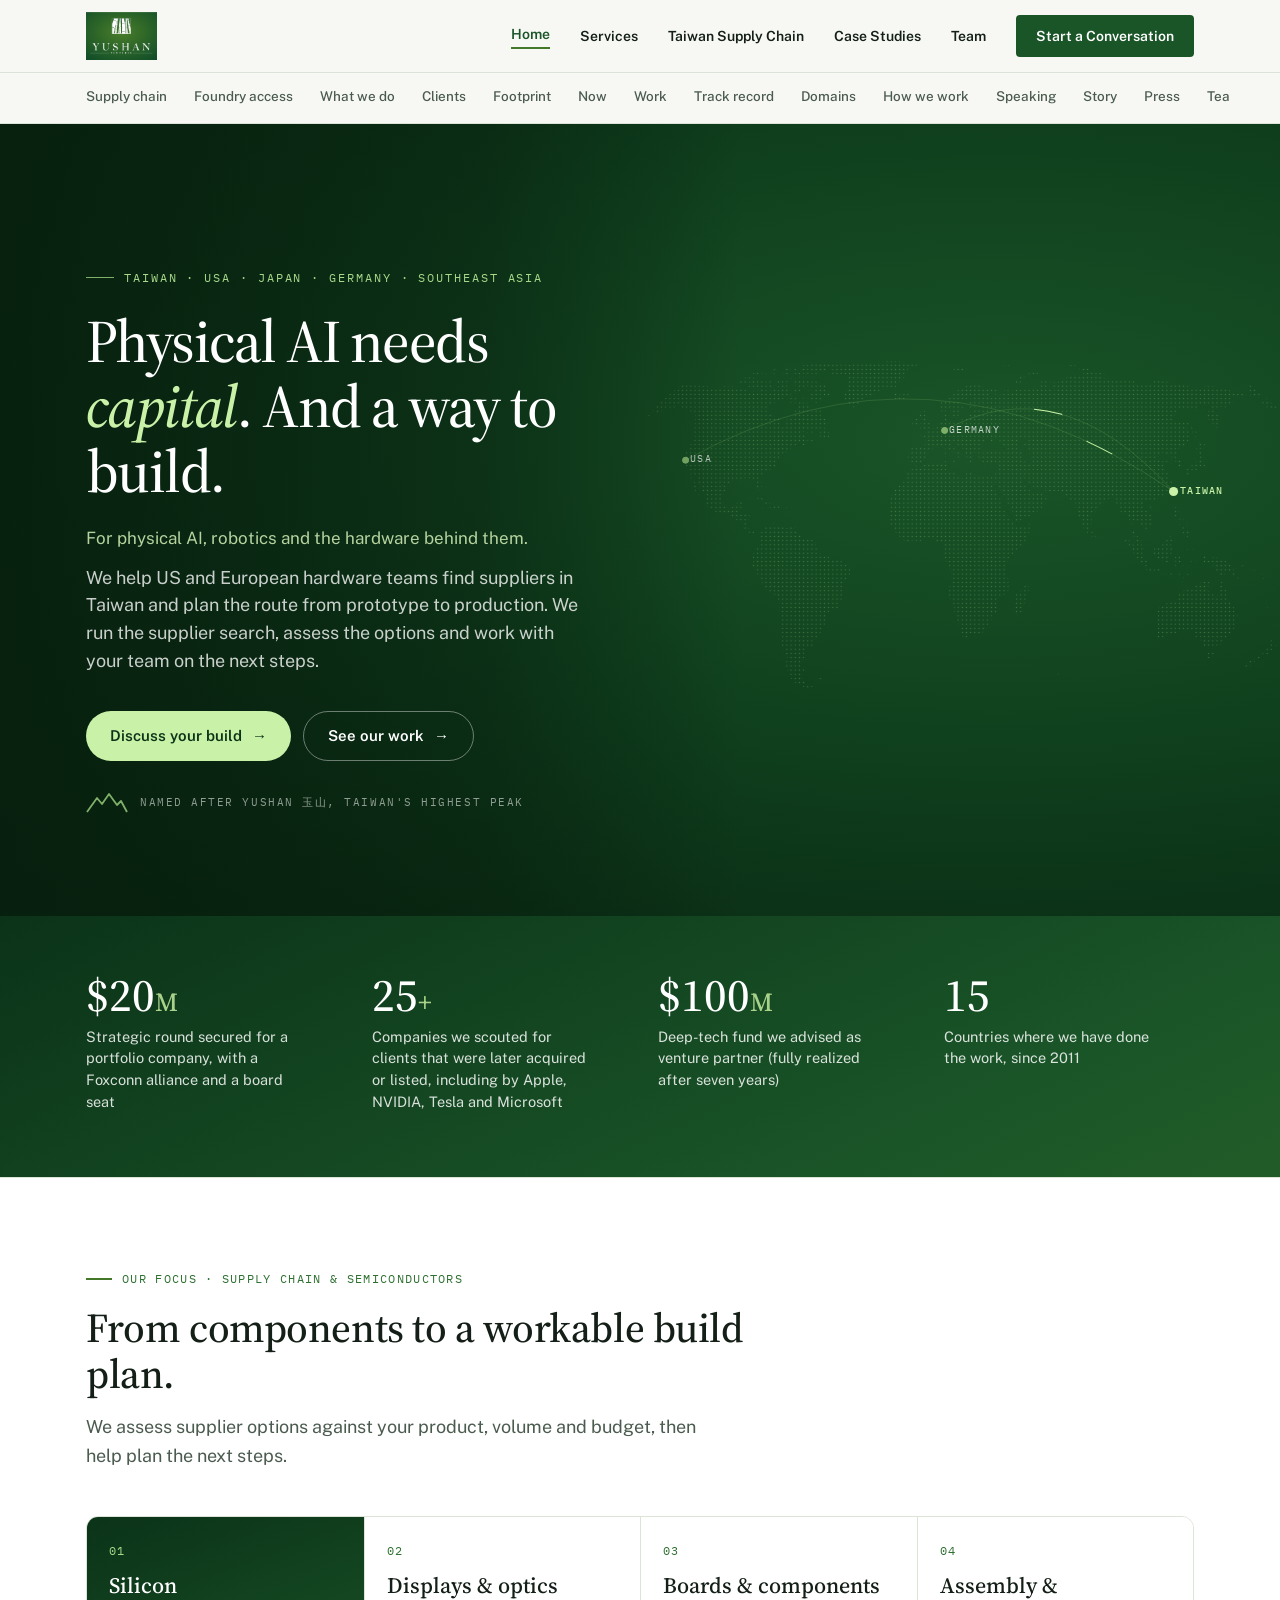
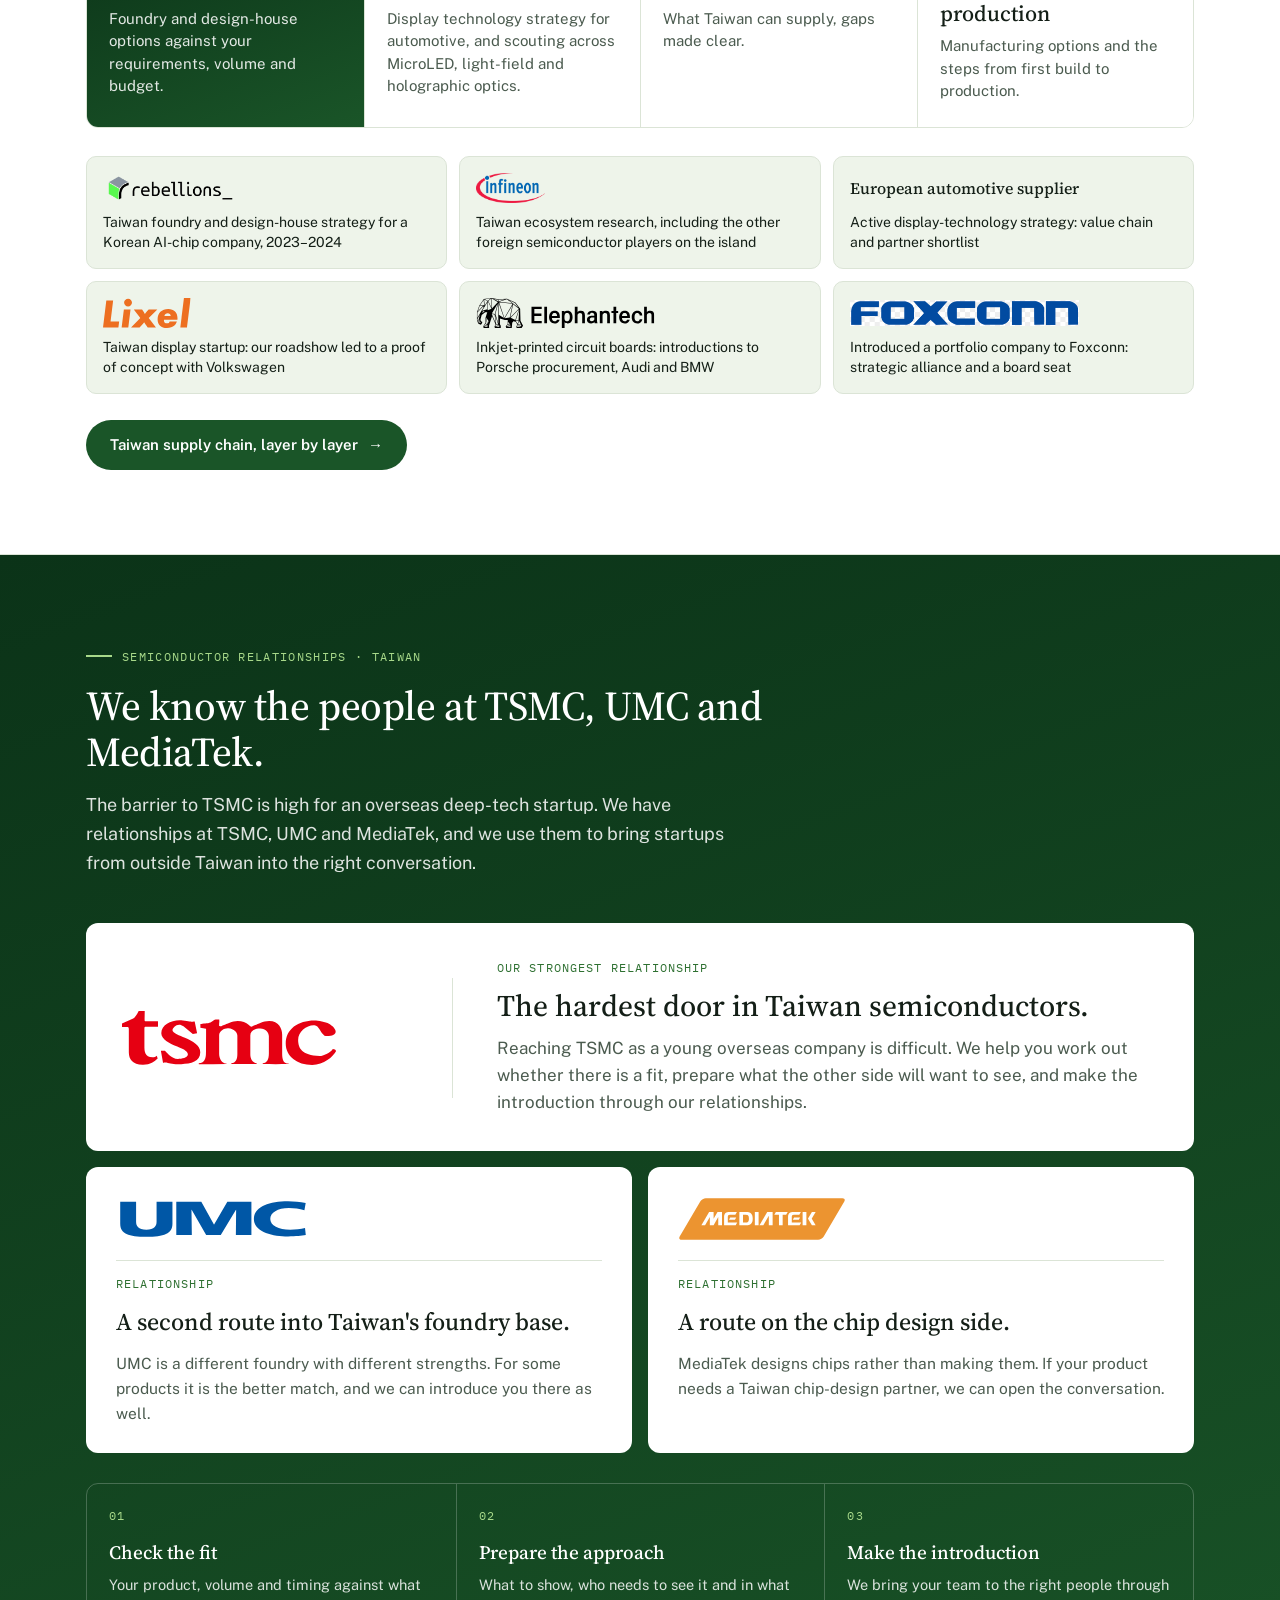
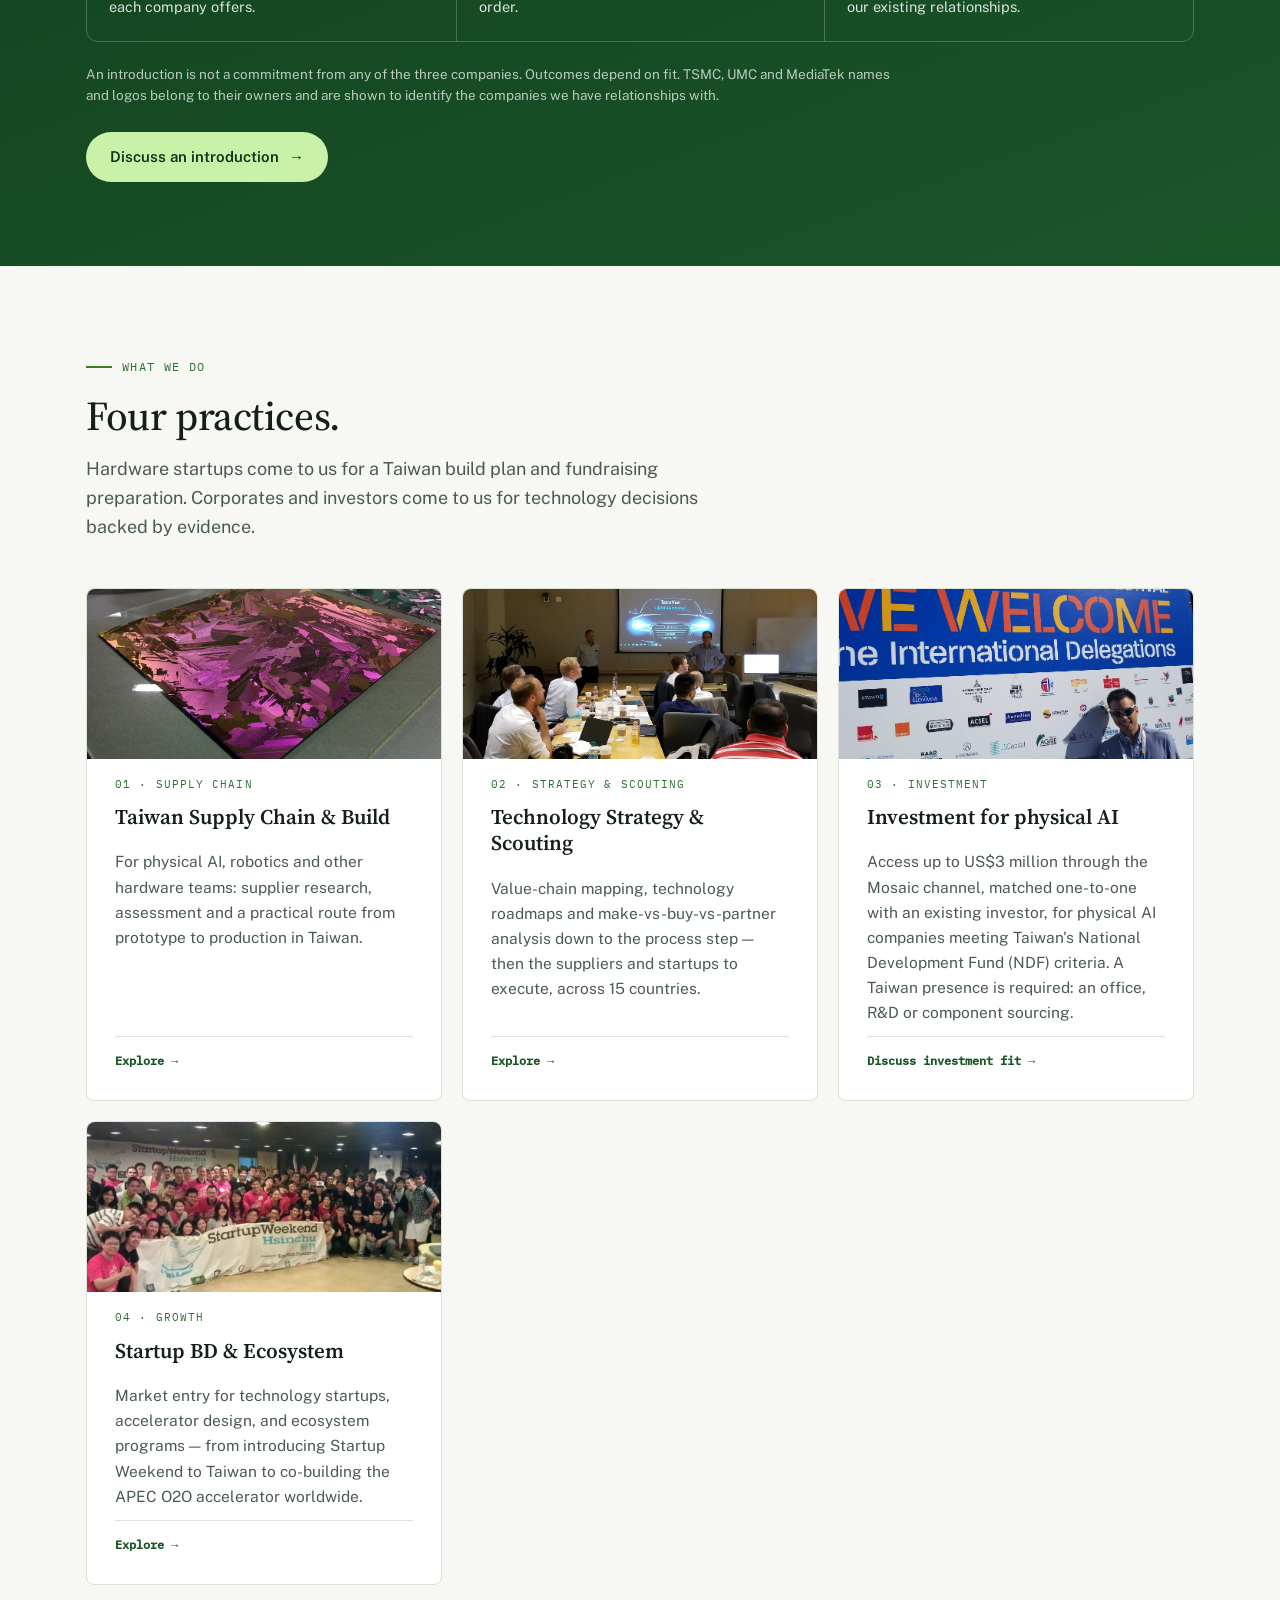
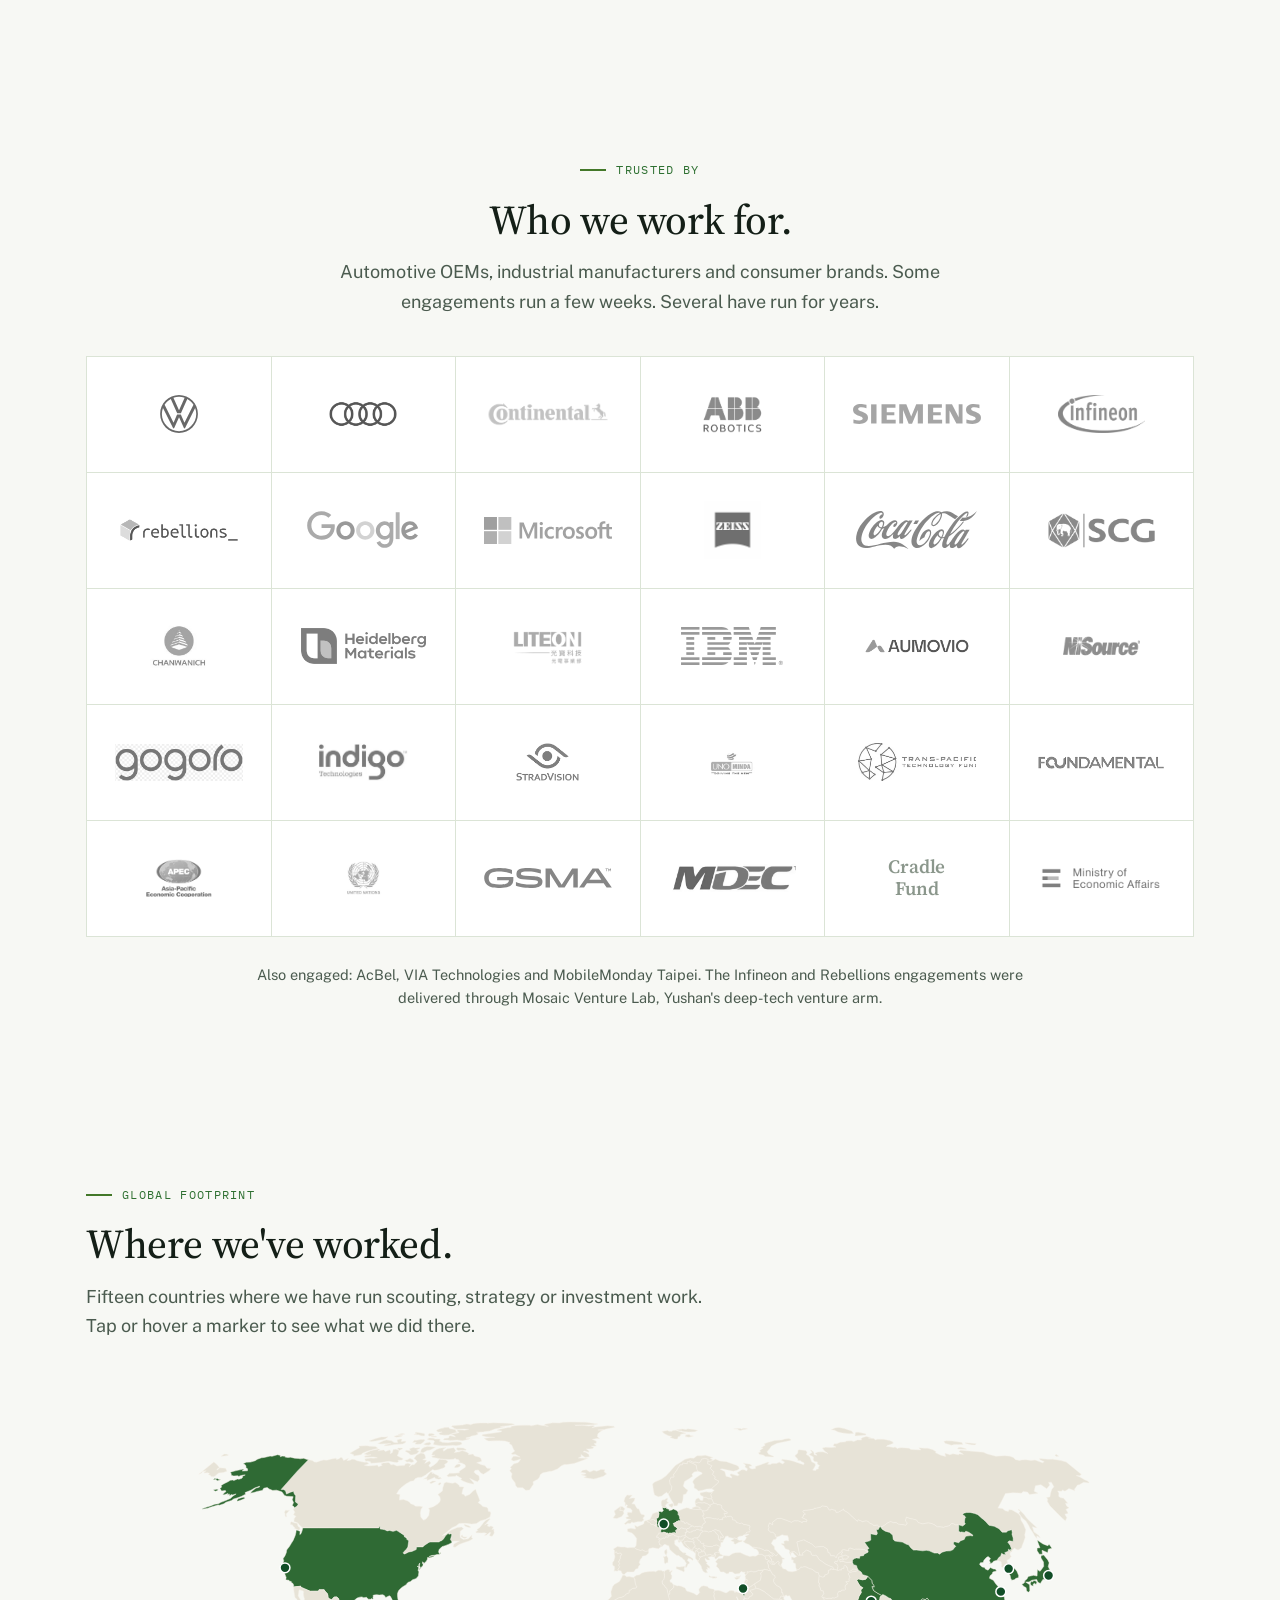
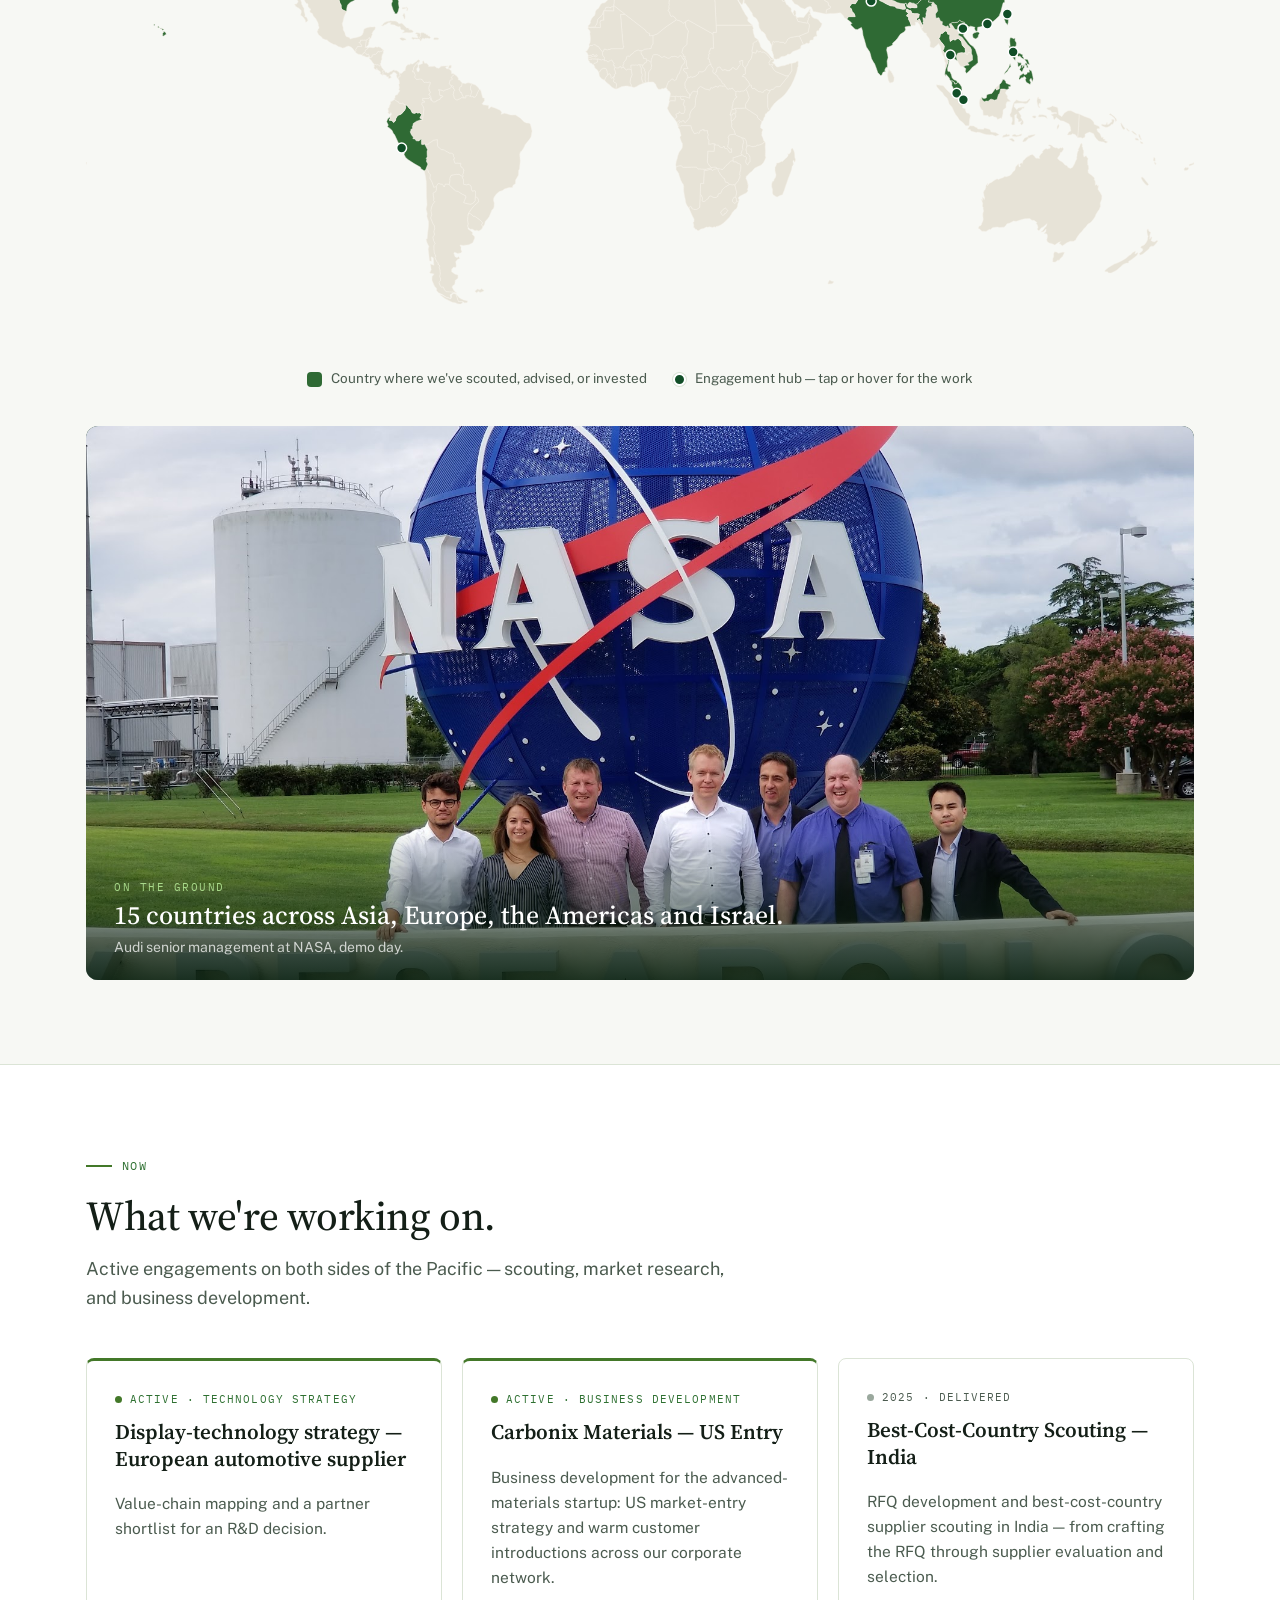
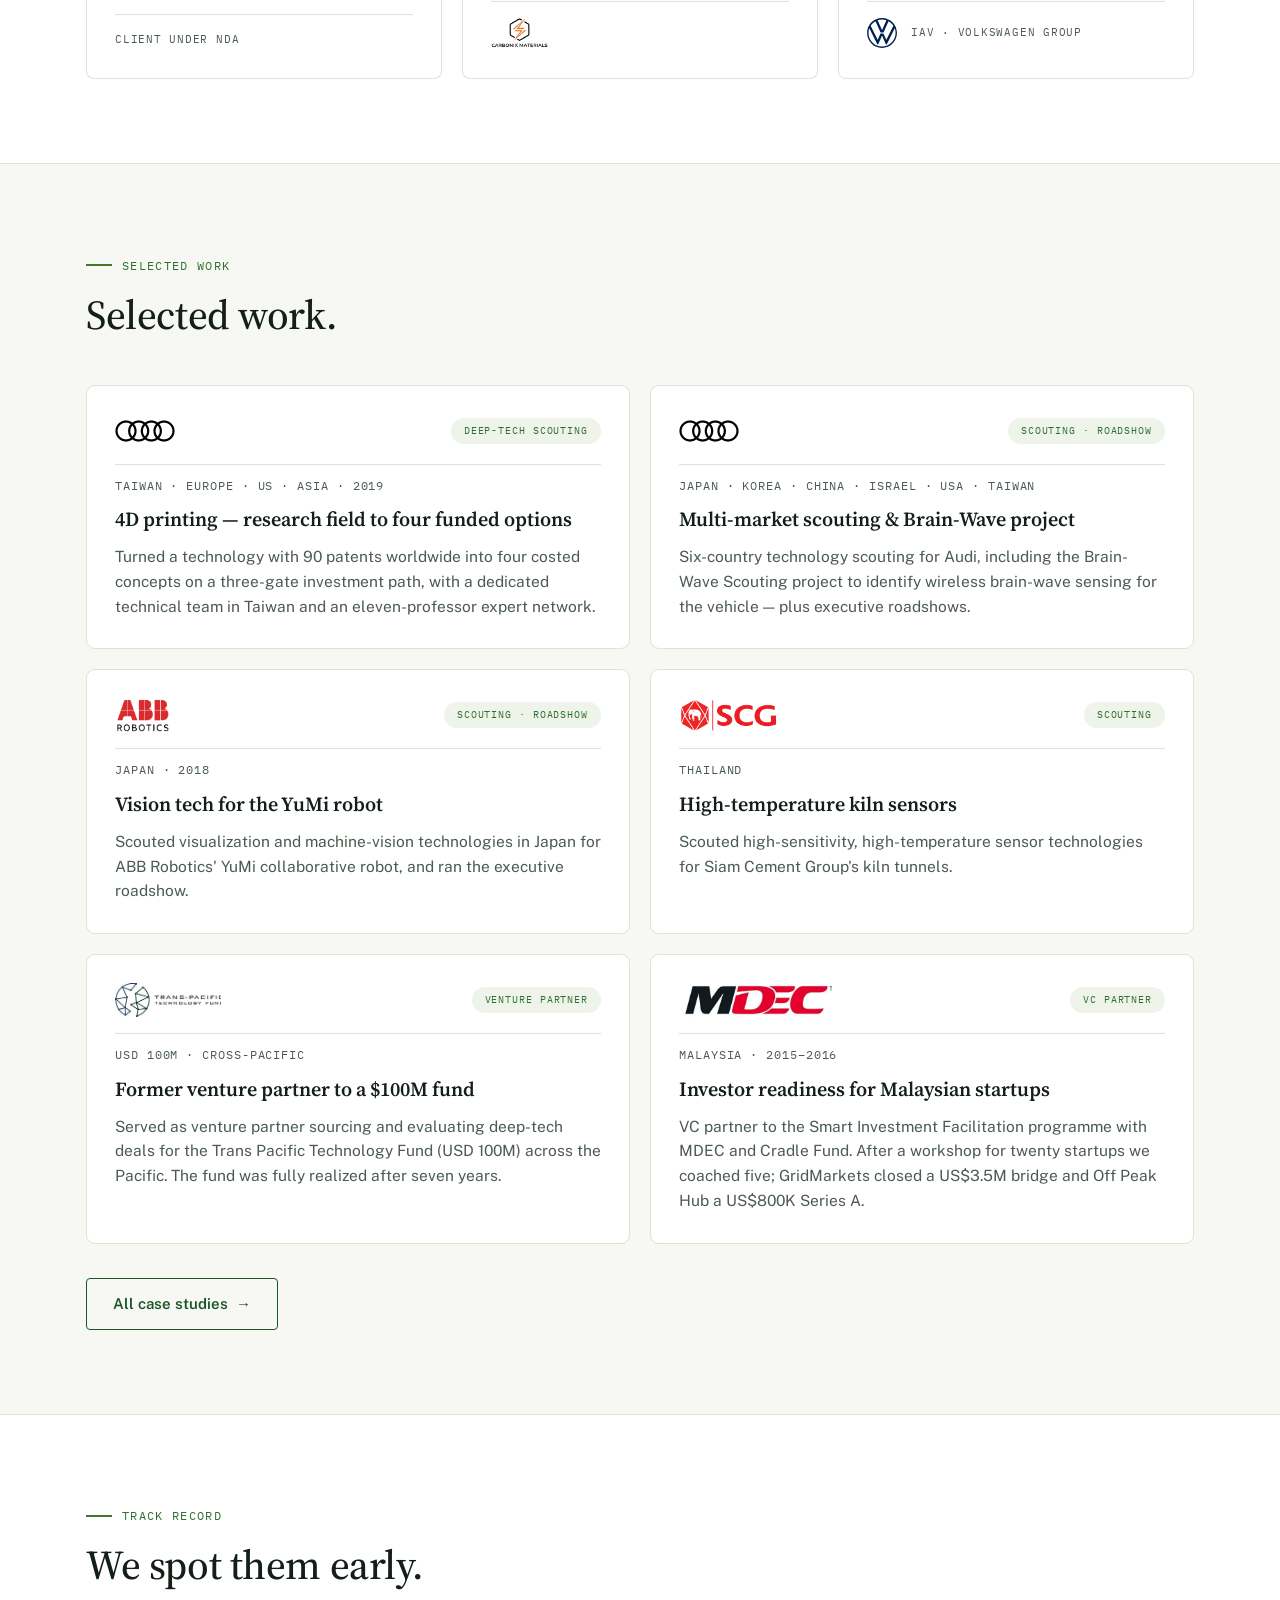
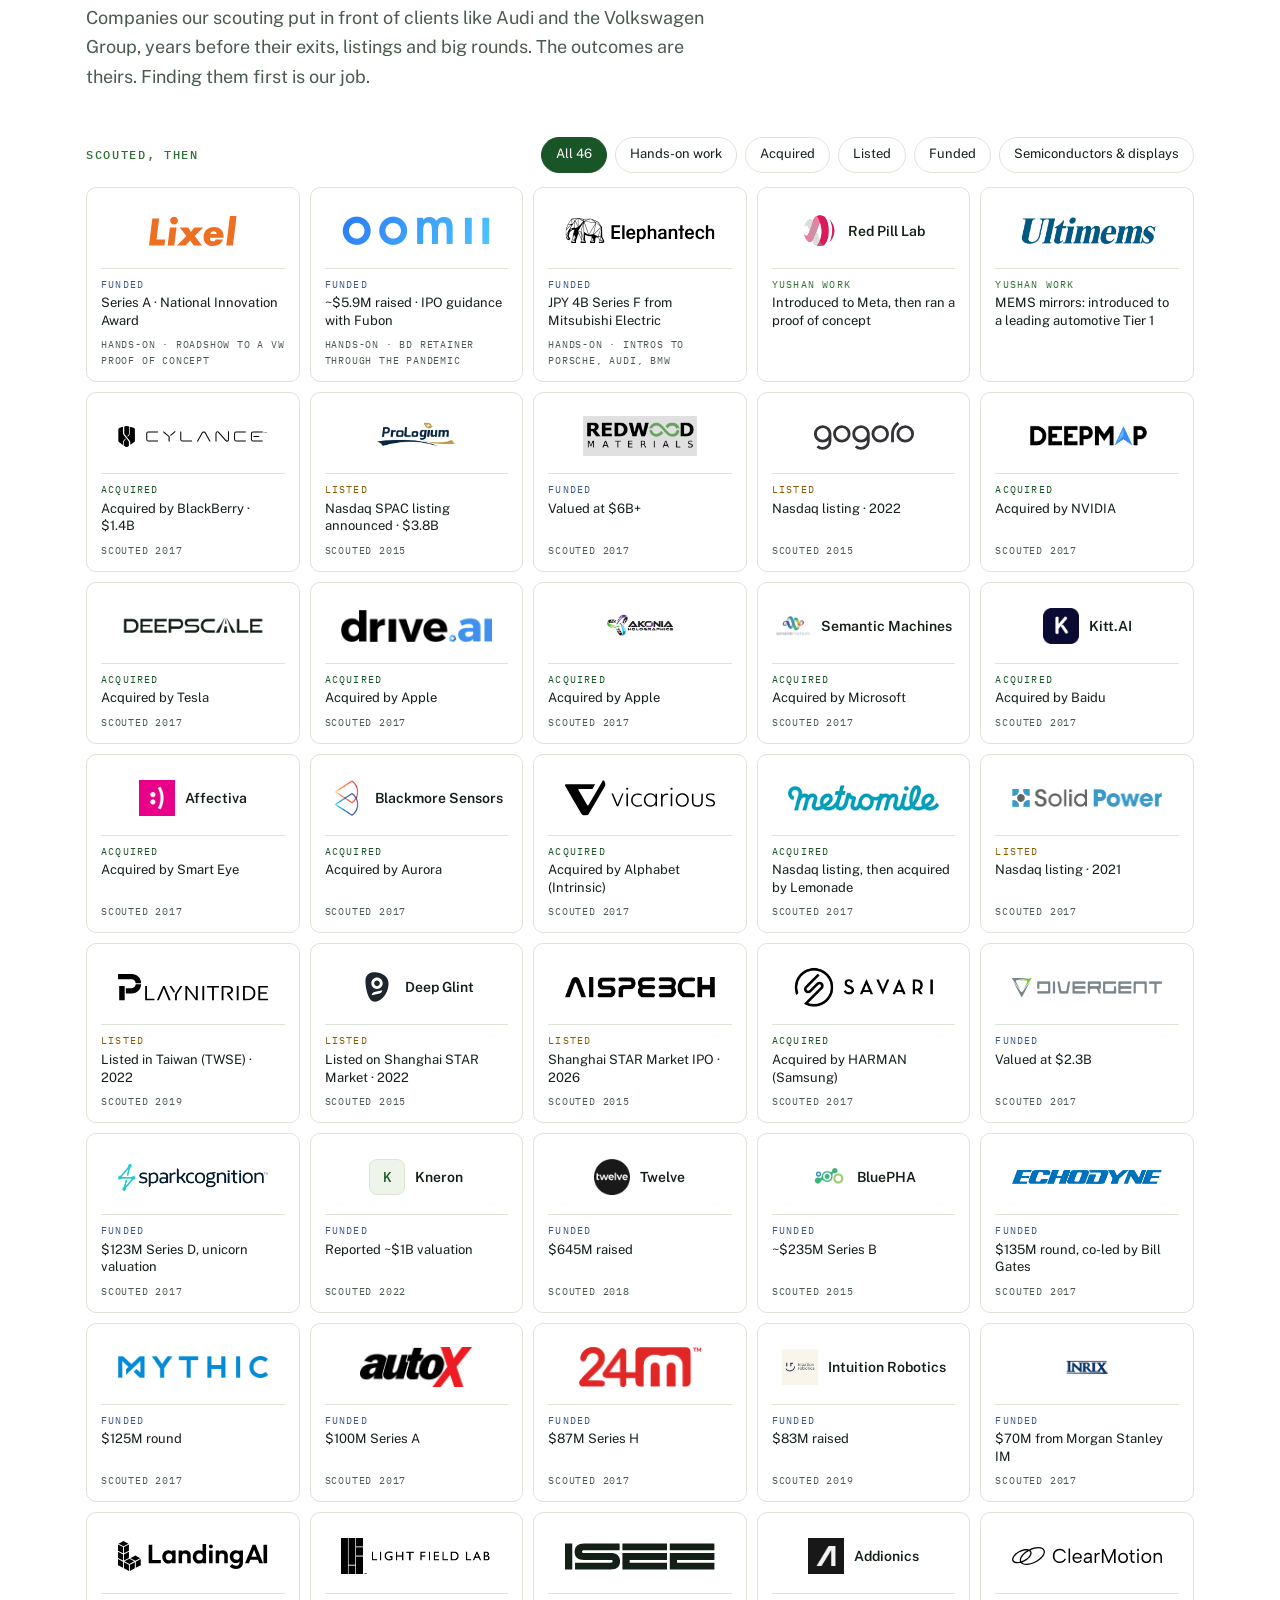
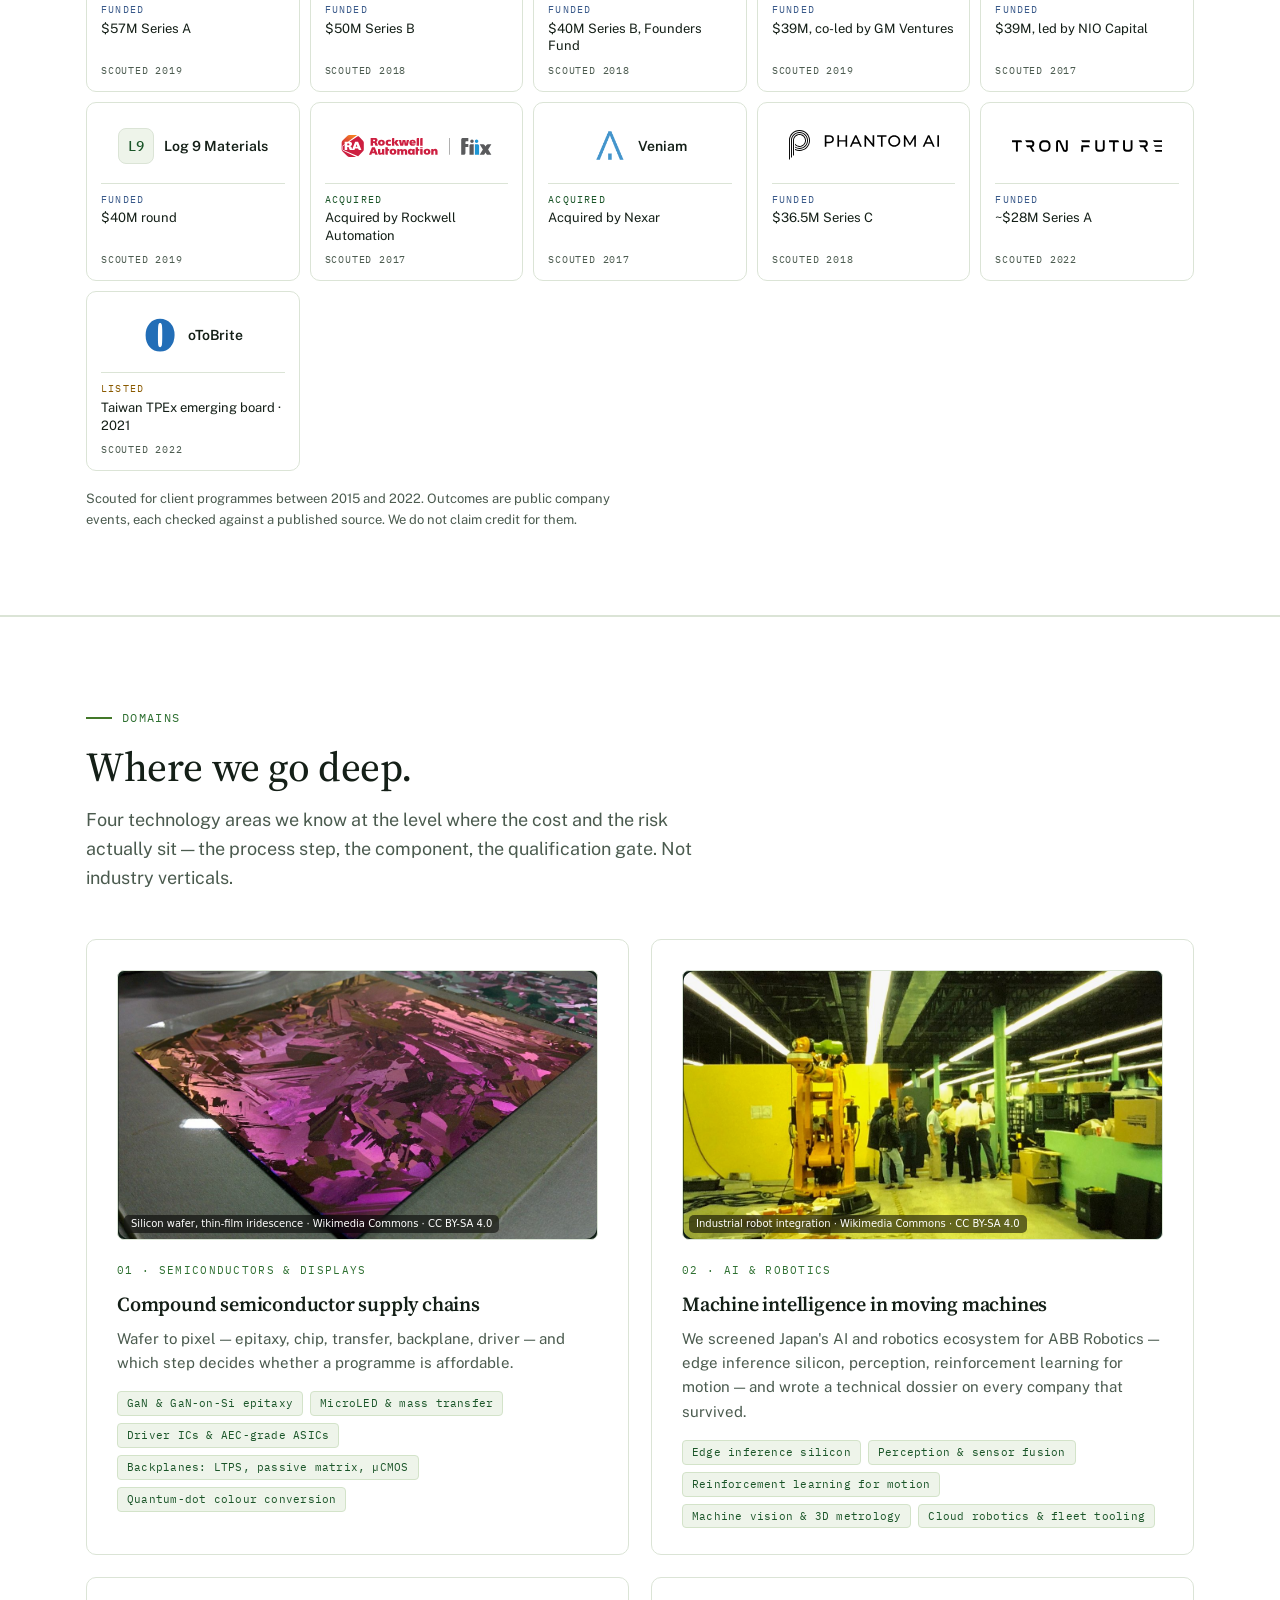
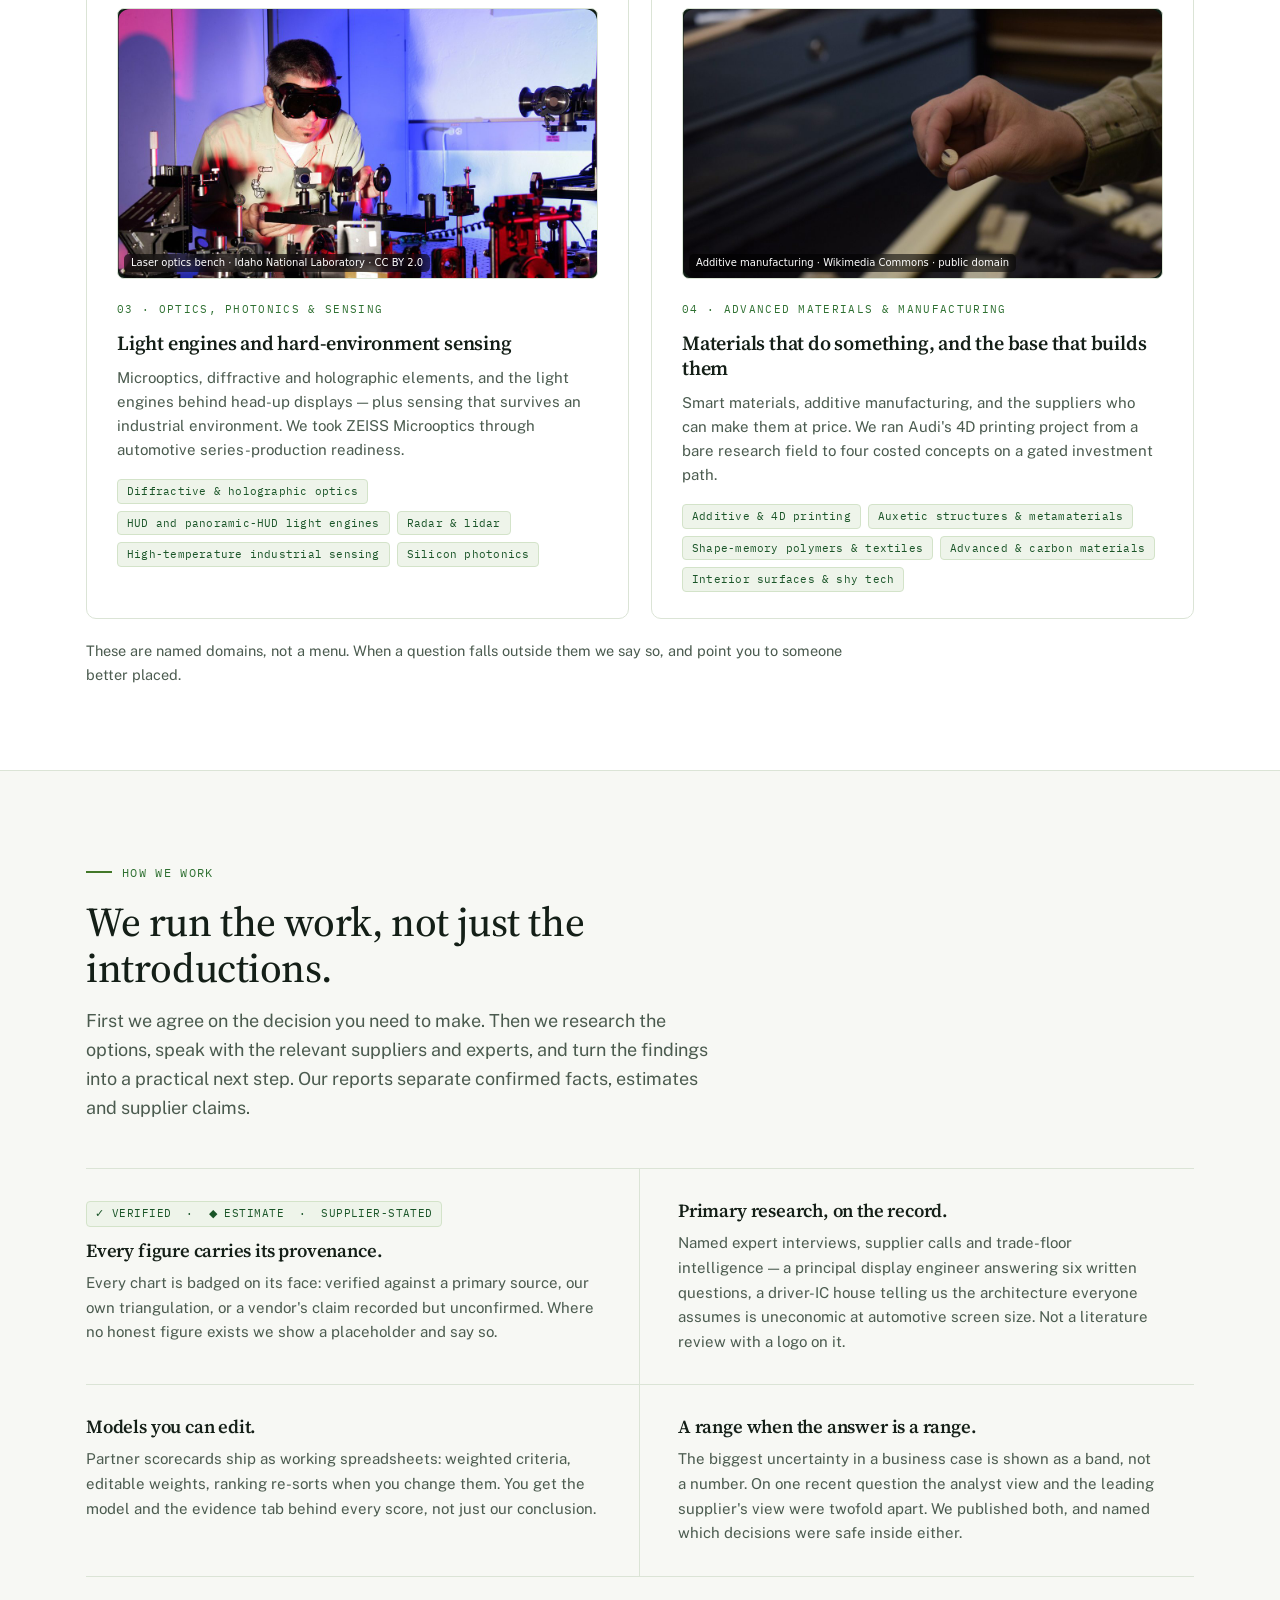
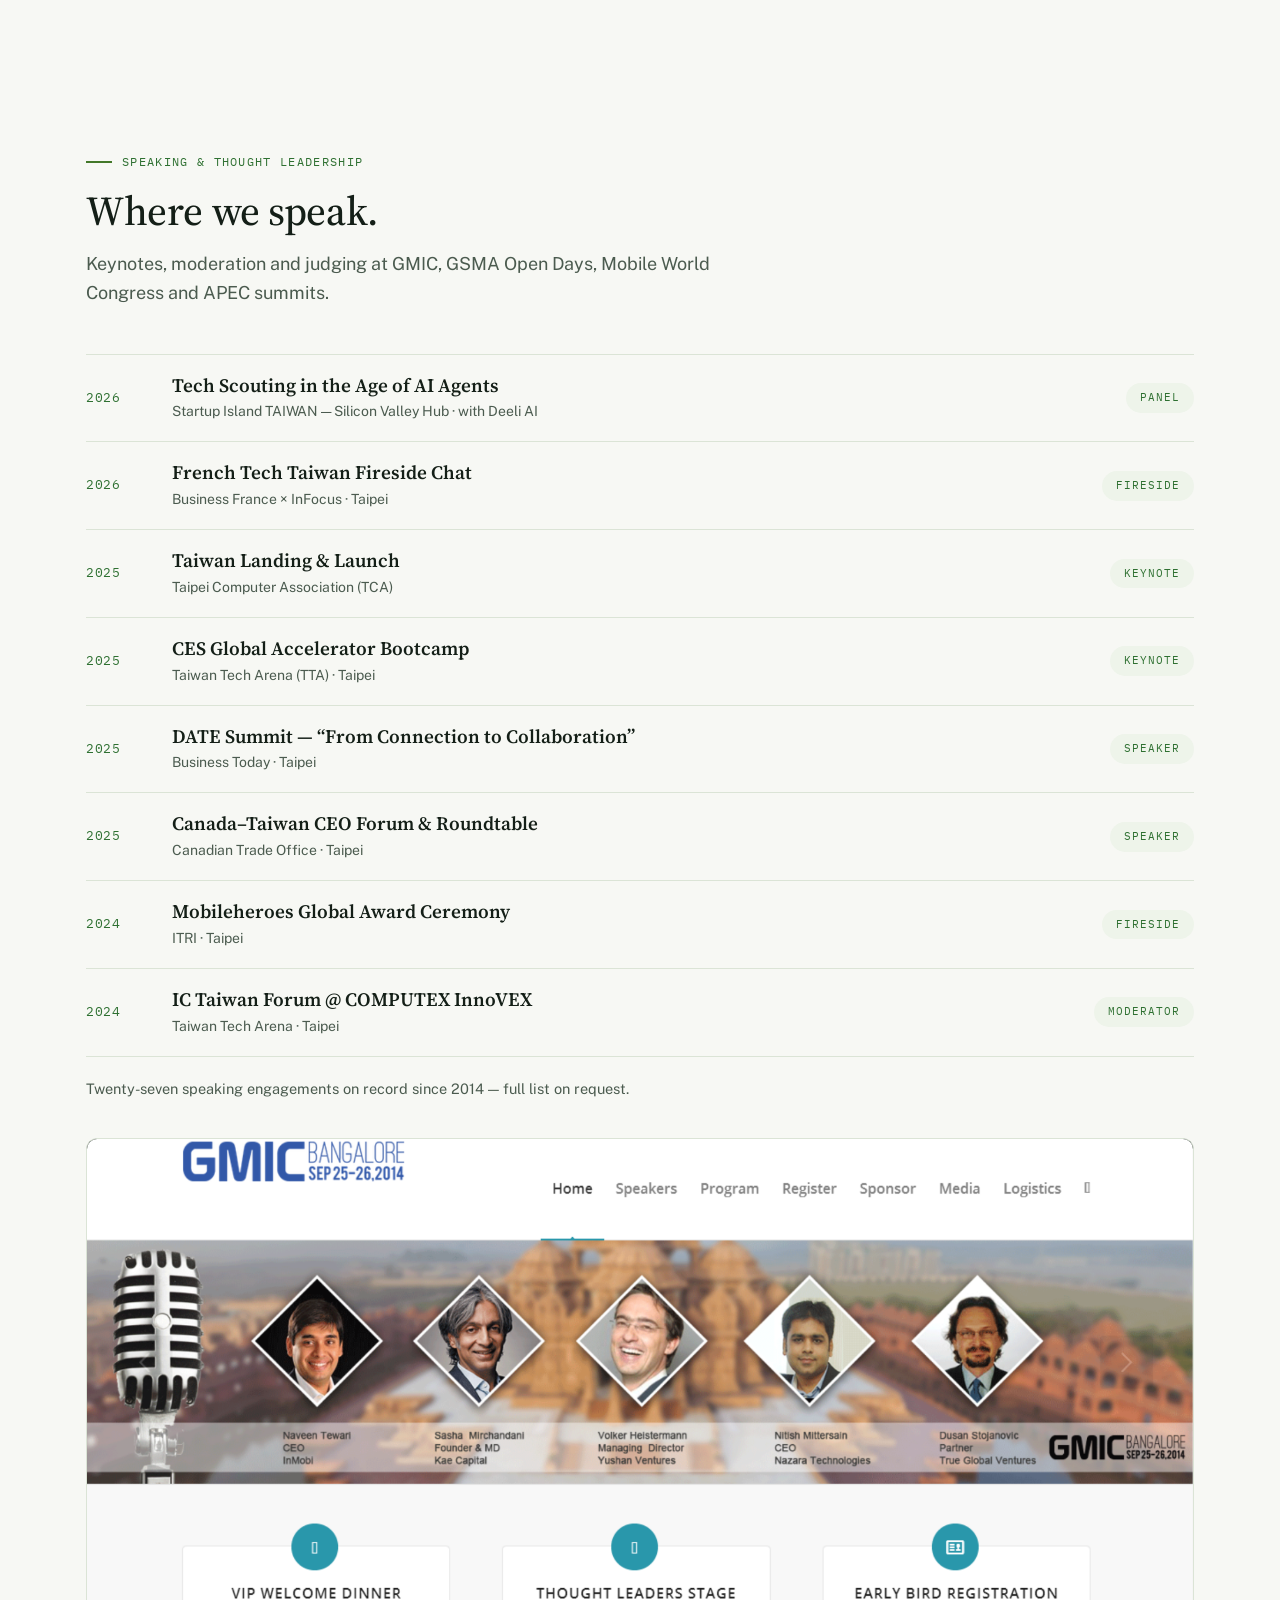
==== commit 30889f4d: "Update hero headline and investment card copy Updated the main title and investment section to refle" ====
--- a/index.html
+++ b/index.html
@@ -61,7 +61,7 @@
   <div class="hx-fade" aria-hidden="true"></div>
   <div class="wrap hx-inner">
     <span class="hx-eyebrow">Taiwan · USA · Japan · Germany · Southeast Asia</span>
-    <h1 class="hx-title">Hardware needs the right <em>supply chain</em>. We help you build it in Taiwan.</h1>
+    <h1 class="hx-title">Physical AI needs <em>capital</em>. And a way to build.</h1>
     <p class="hx-audience">For physical AI, robotics and the hardware behind them.</p>
     <p class="hx-lede">We help US and European hardware teams find suppliers in Taiwan and plan the route from prototype to production. We run the supplier search, assess the options and work with your team on the next steps.</p>
     <div class="hx-ctas">
@@ -169,12 +169,12 @@
         <p>Value-chain mapping, technology roadmaps and make-vs-buy-vs-partner analysis down to the process step — then the suppliers and startups to execute, across 15 countries.</p>
         <span class="card-client" style="color:var(--green);font-weight:600">Explore →</span>
       </a>
-      <a class="card" href="services.html#investment" style="color:inherit">
+      <a class="card" href="#contact" style="color:inherit">
         <div class="card-photo"><image-slot id="practice-invest" src="assets/tel-aviv.jpg" shape="rect" placeholder="Photo: roadshow / boardroom / pitch"></image-slot></div>
         <span class="card-tag">03 · Investment</span>
-        <h3>Venture &amp; Investment Advisory</h3>
-        <p>We help hardware teams prepare for fundraising and connect with suitable Taiwan and international investors. For corporates and investors, we provide Taiwan scouting and due diligence.</p>
-        <span class="card-client" style="color:var(--green);font-weight:600">Explore →</span>
+        <h3>Investment for physical AI</h3>
+        <p>Access up to US$3 million through the Mosaic channel, matched one-to-one with an existing investor, for physical AI companies meeting Taiwan's National Development Fund (NDF) criteria. A Taiwan presence is required: an office, R&amp;D or component sourcing.</p>
+        <span class="card-client" style="color:var(--green);font-weight:600">Discuss investment fit →</span>
       </a>
       <a class="card" href="services.html#startup-bd" style="color:inherit">
         <div class="card-photo"><image-slot id="practice-bd" src="assets/startup-weekend.jpg" shape="rect" placeholder="Photo: client meeting / accelerator / workshop"></image-slot></div>
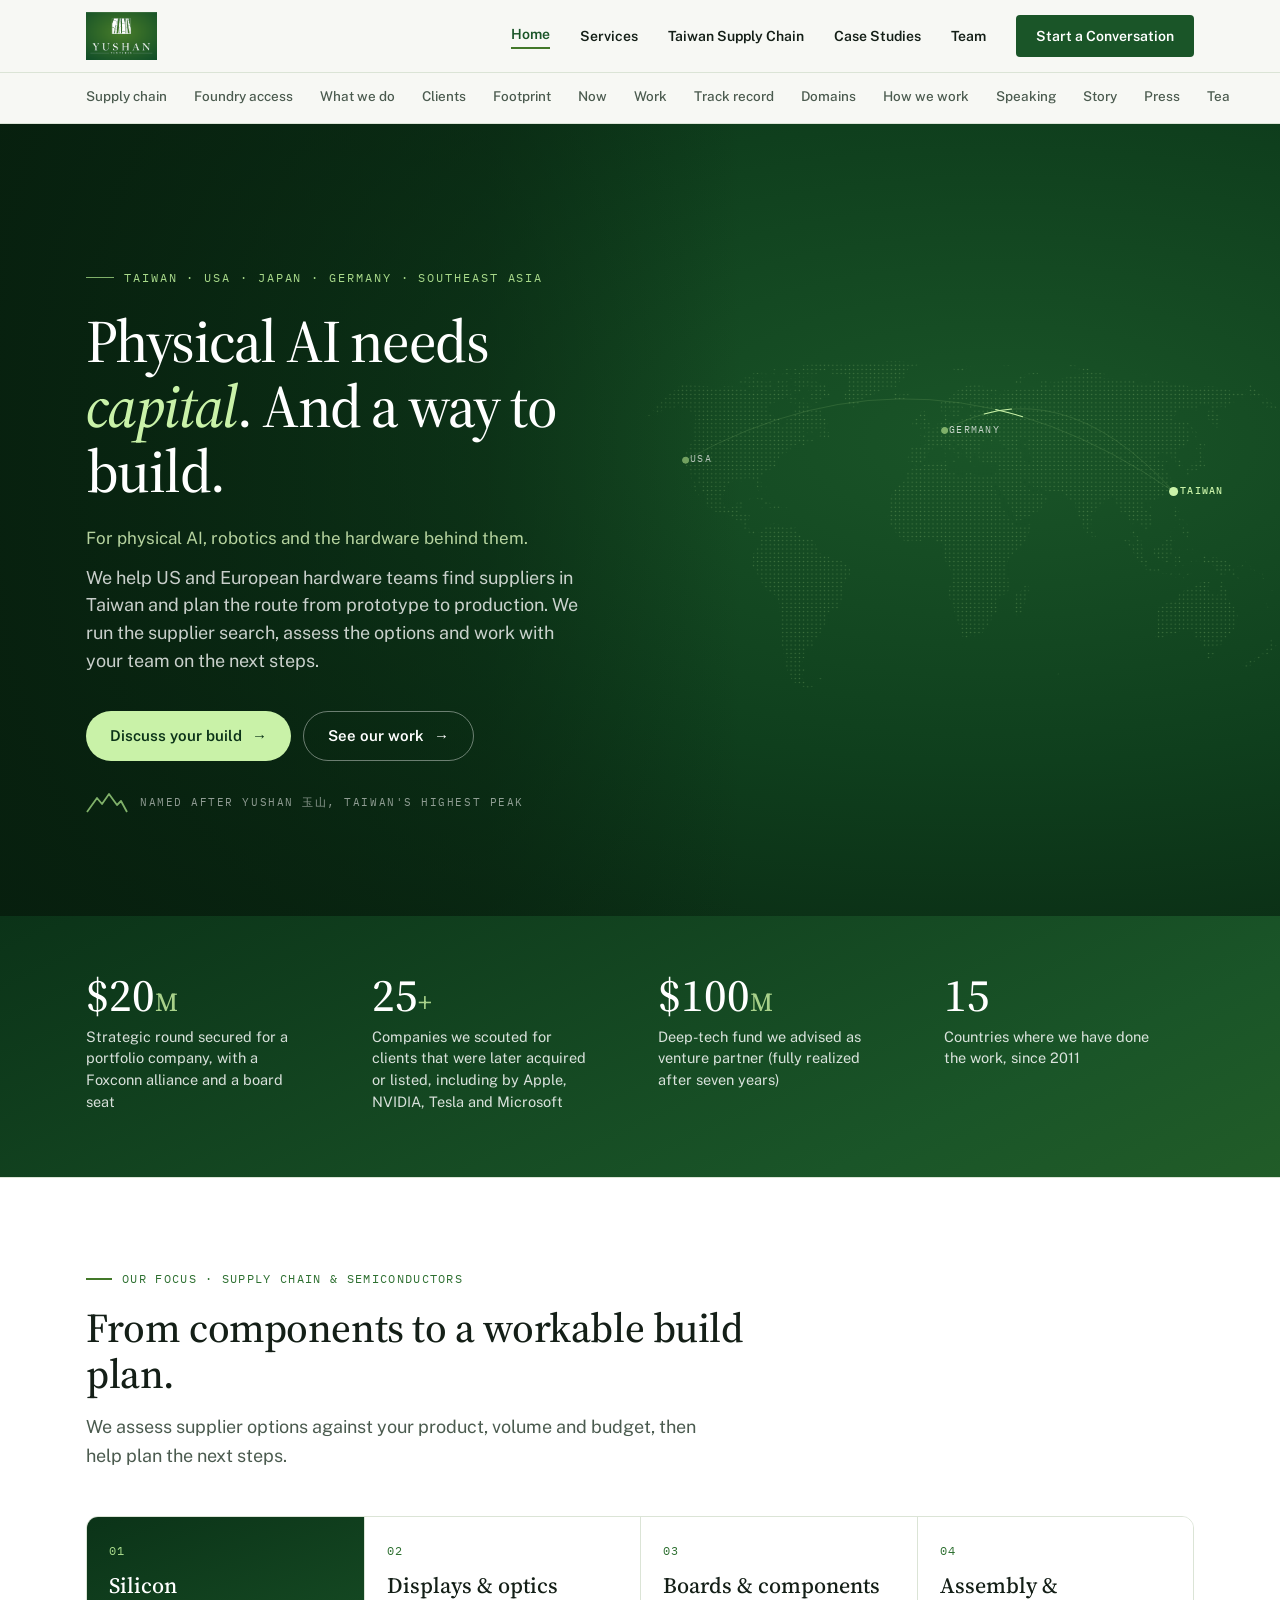
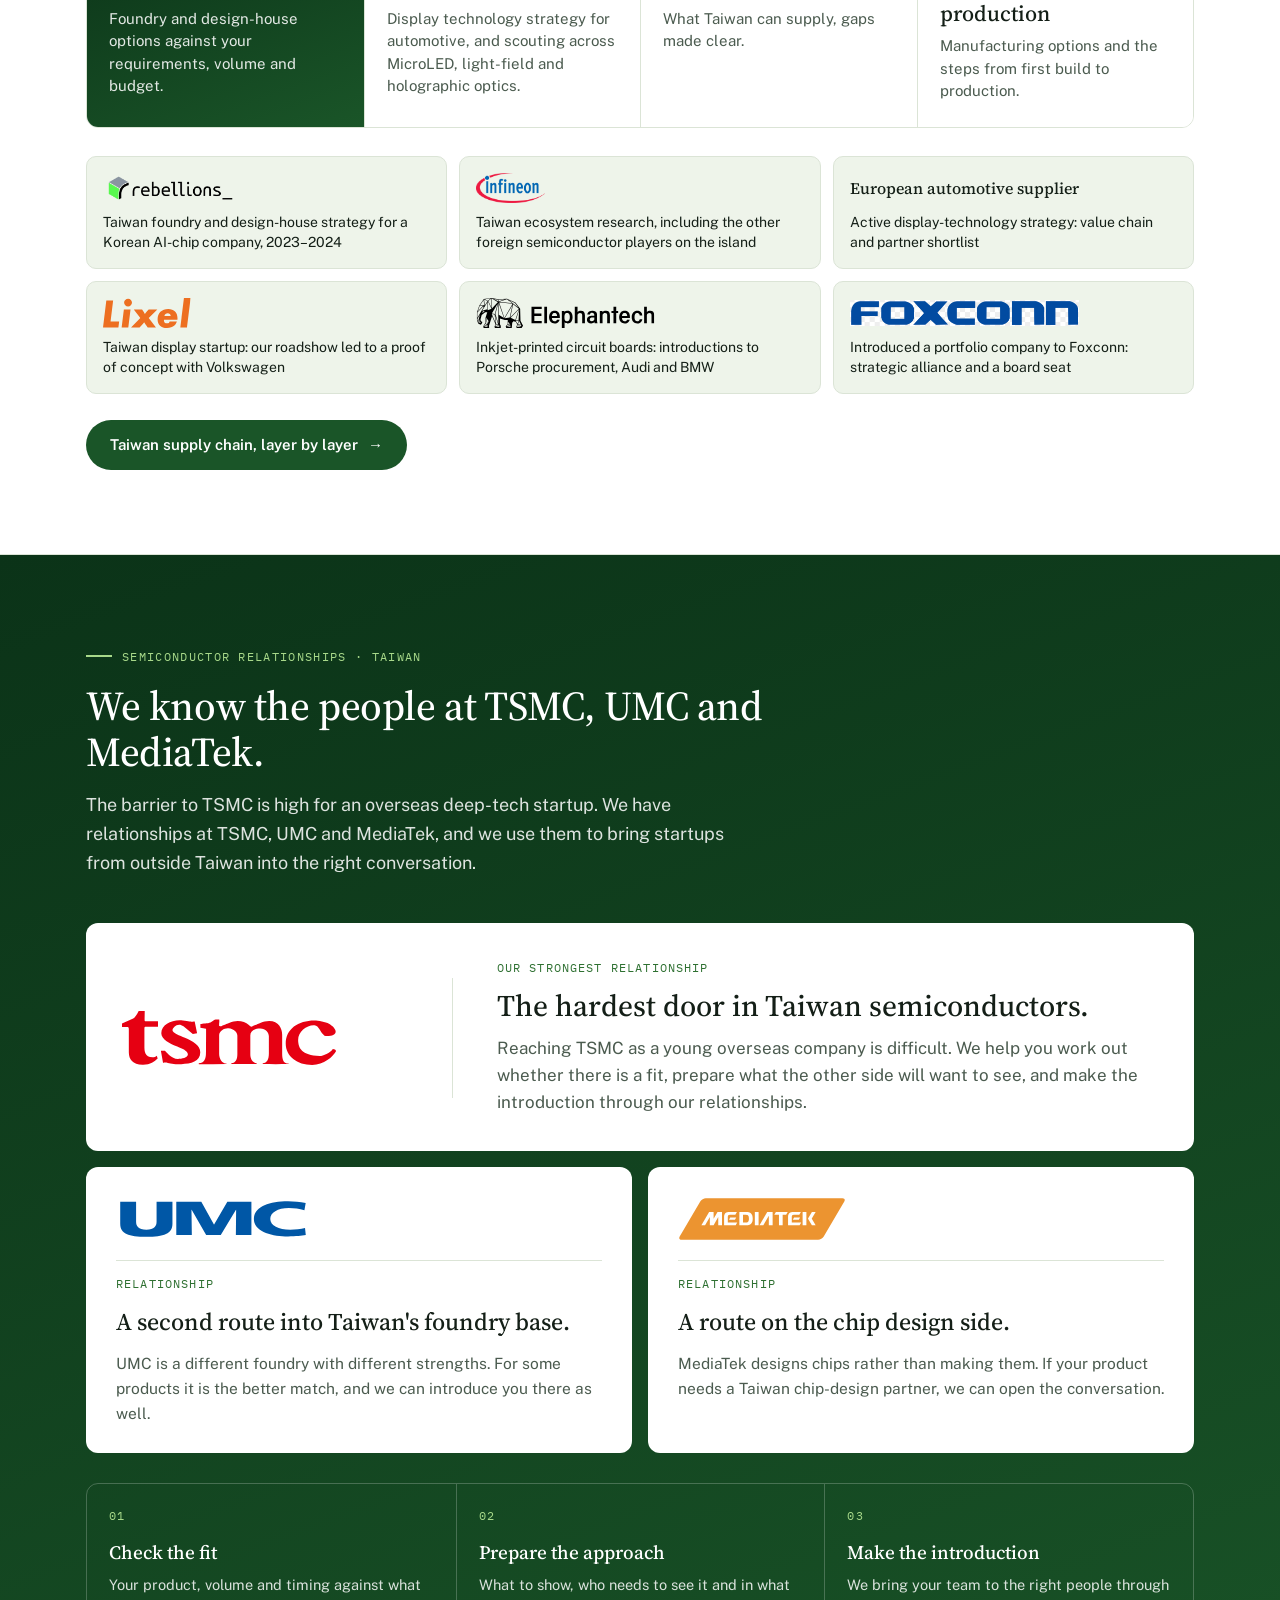
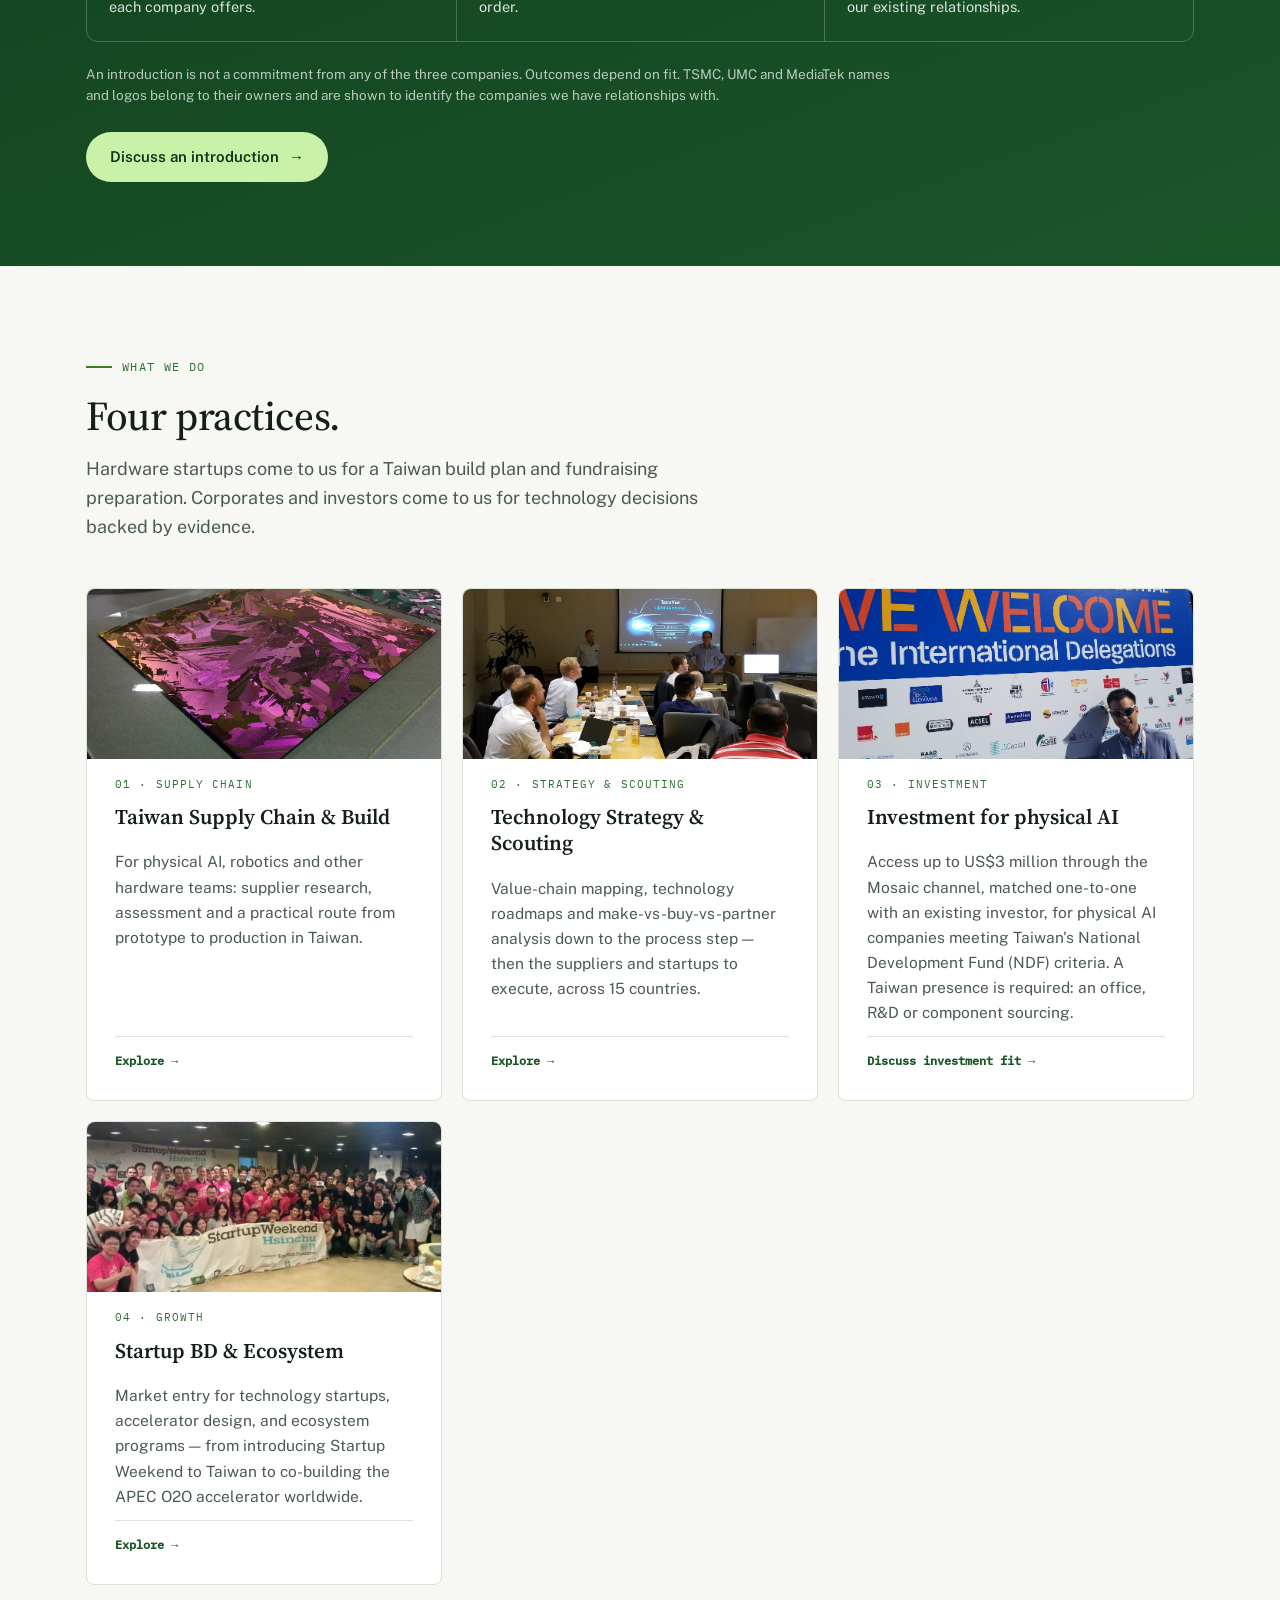
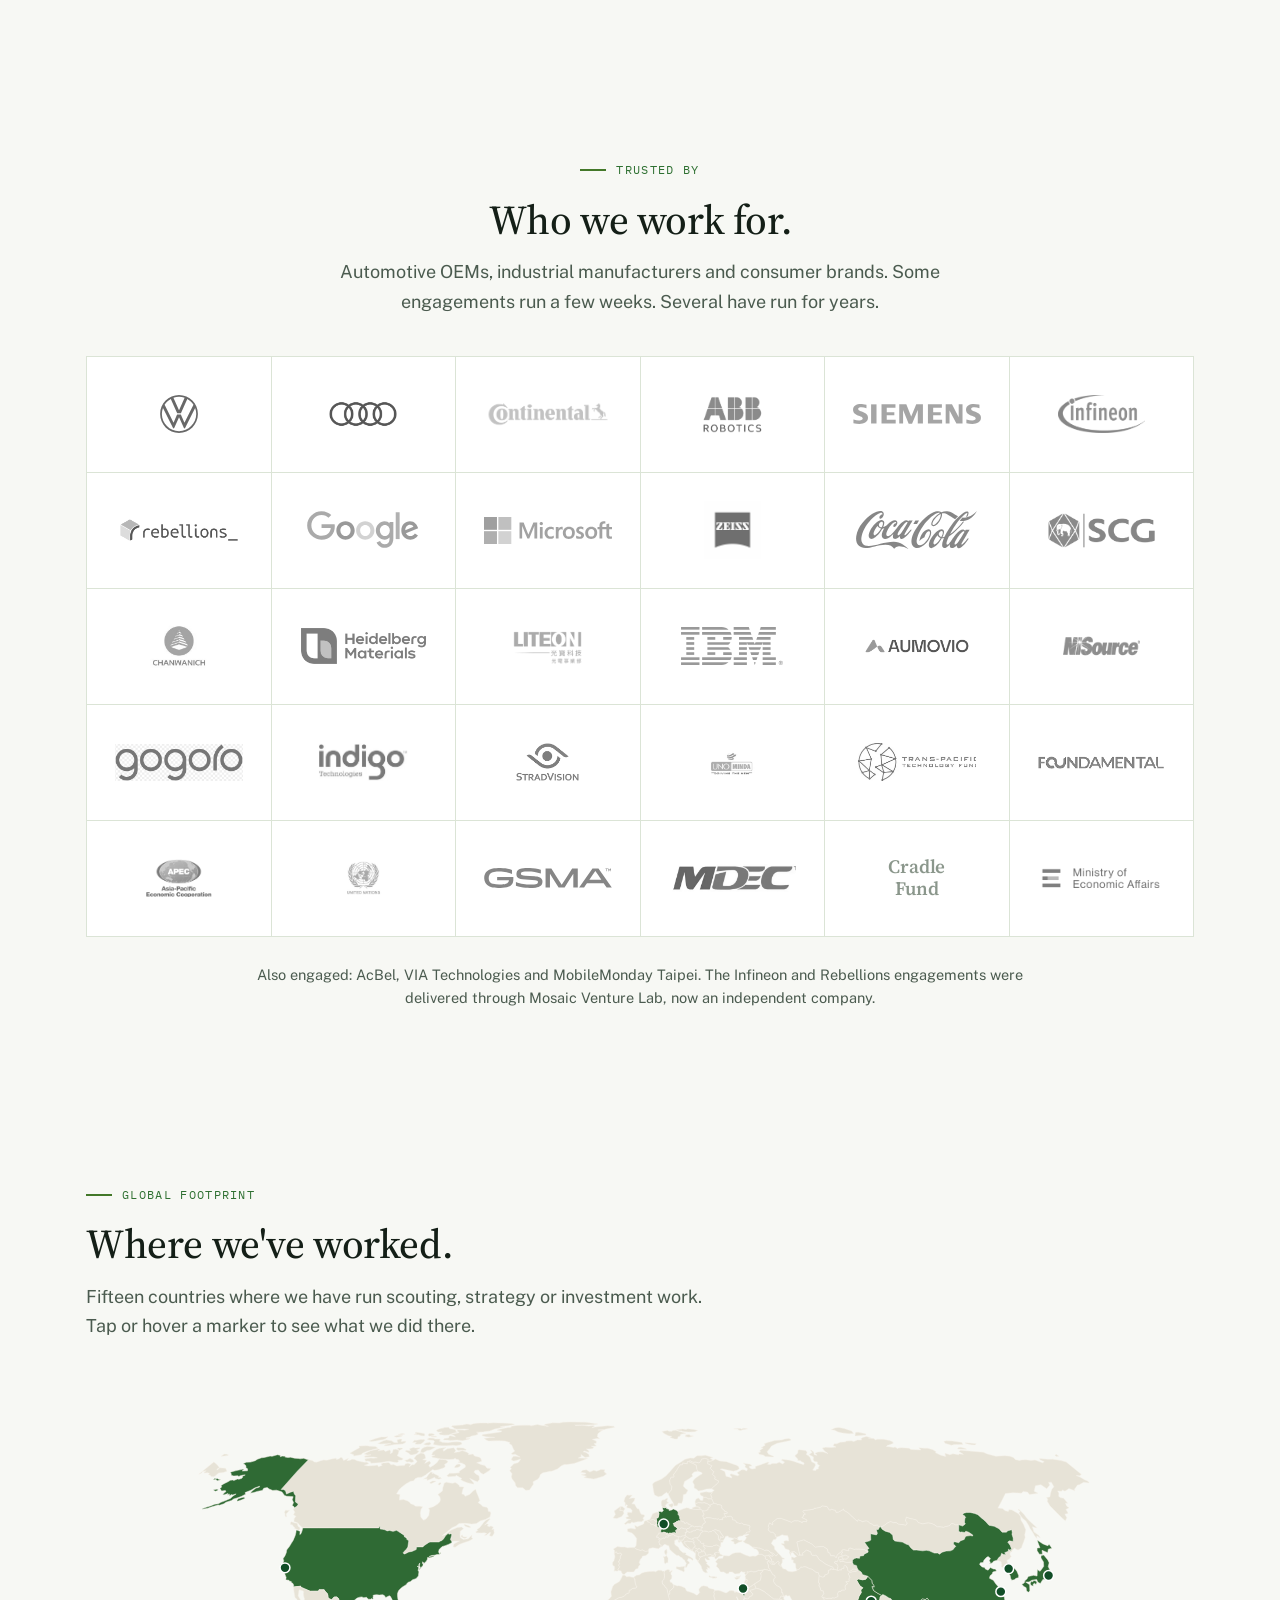
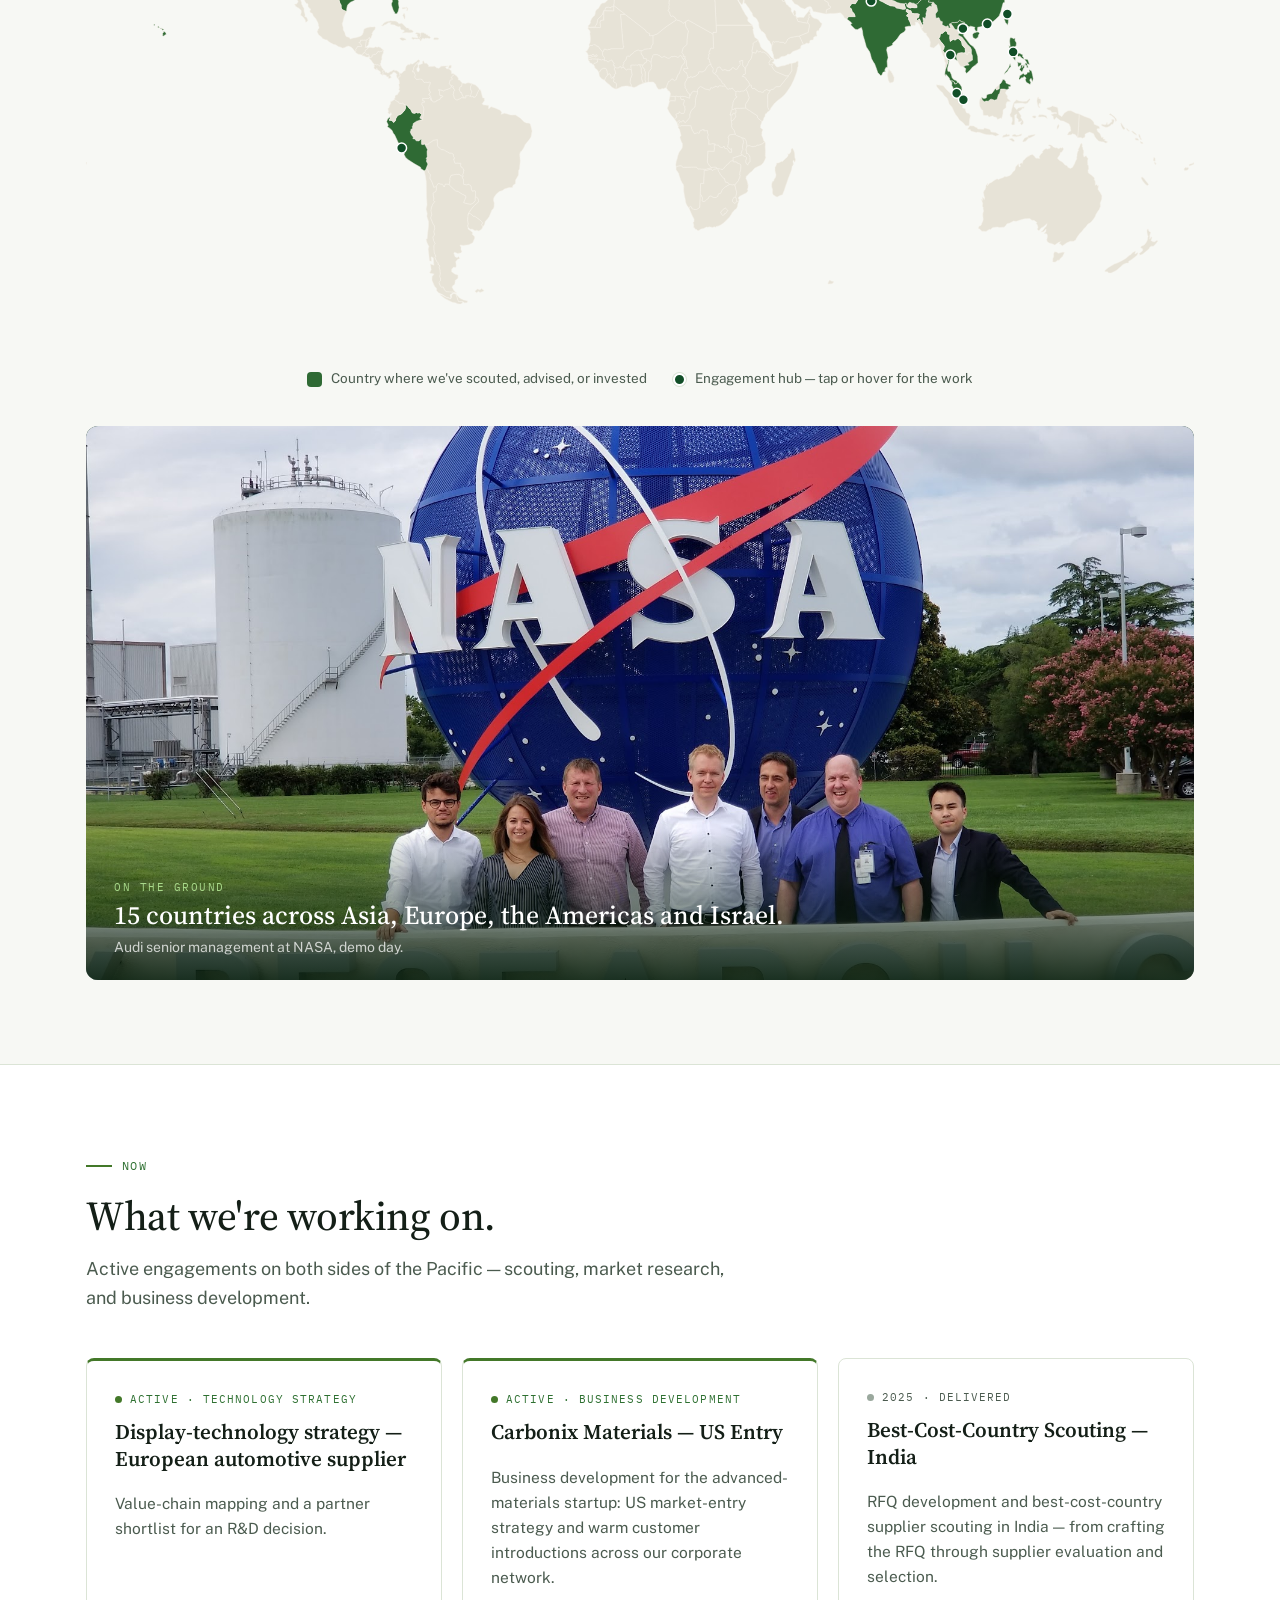
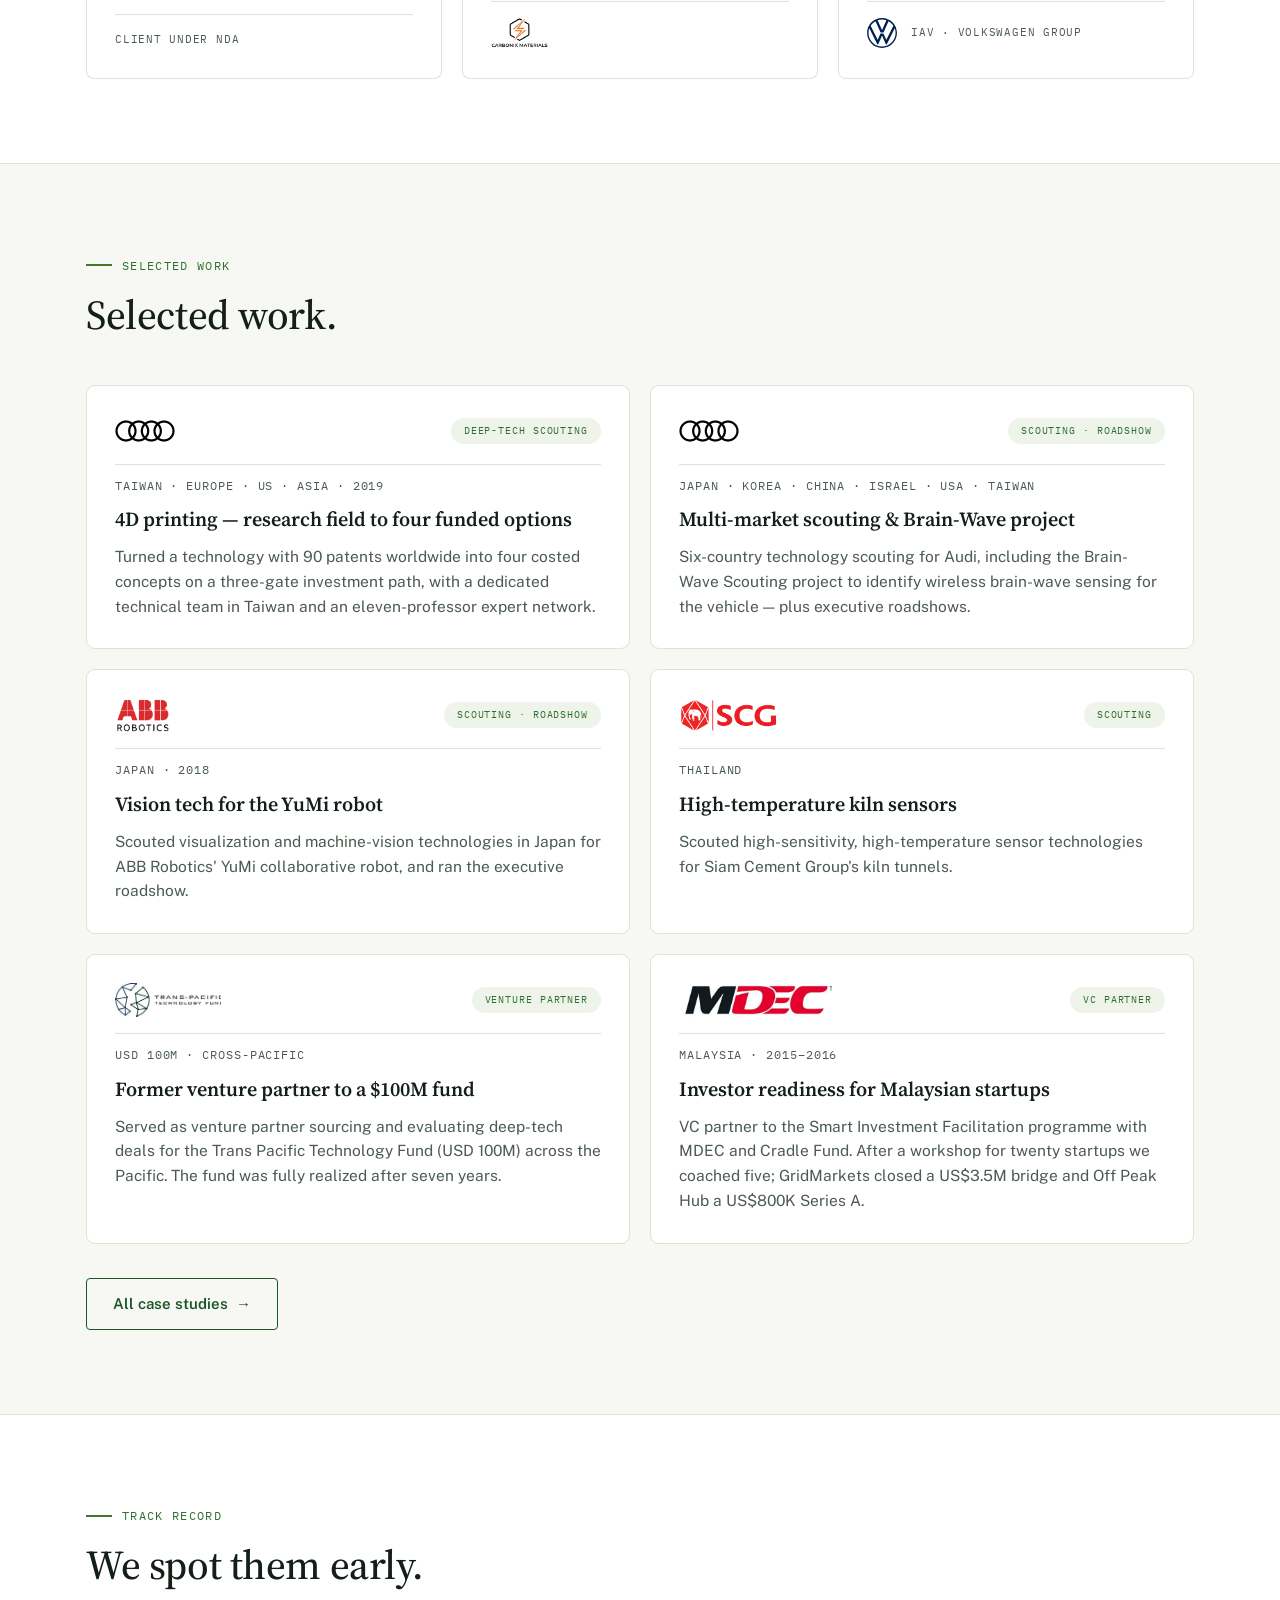
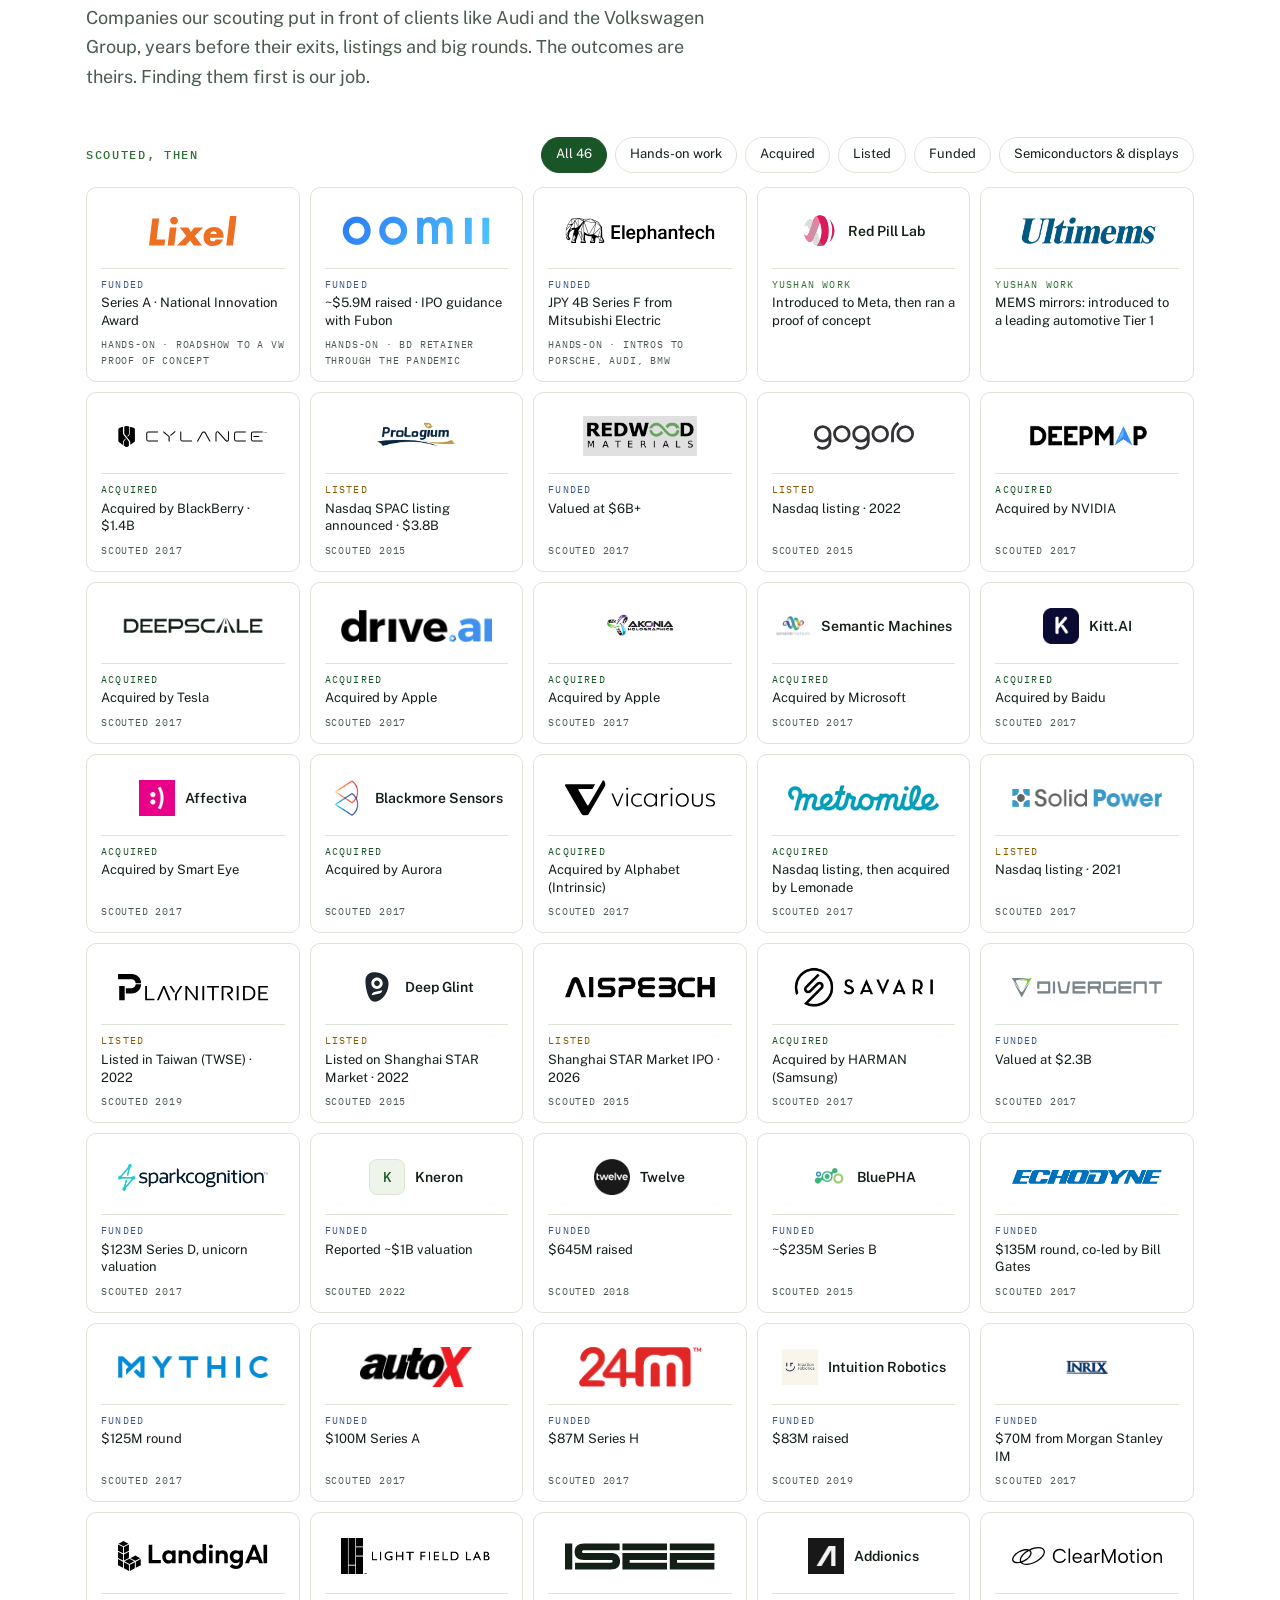
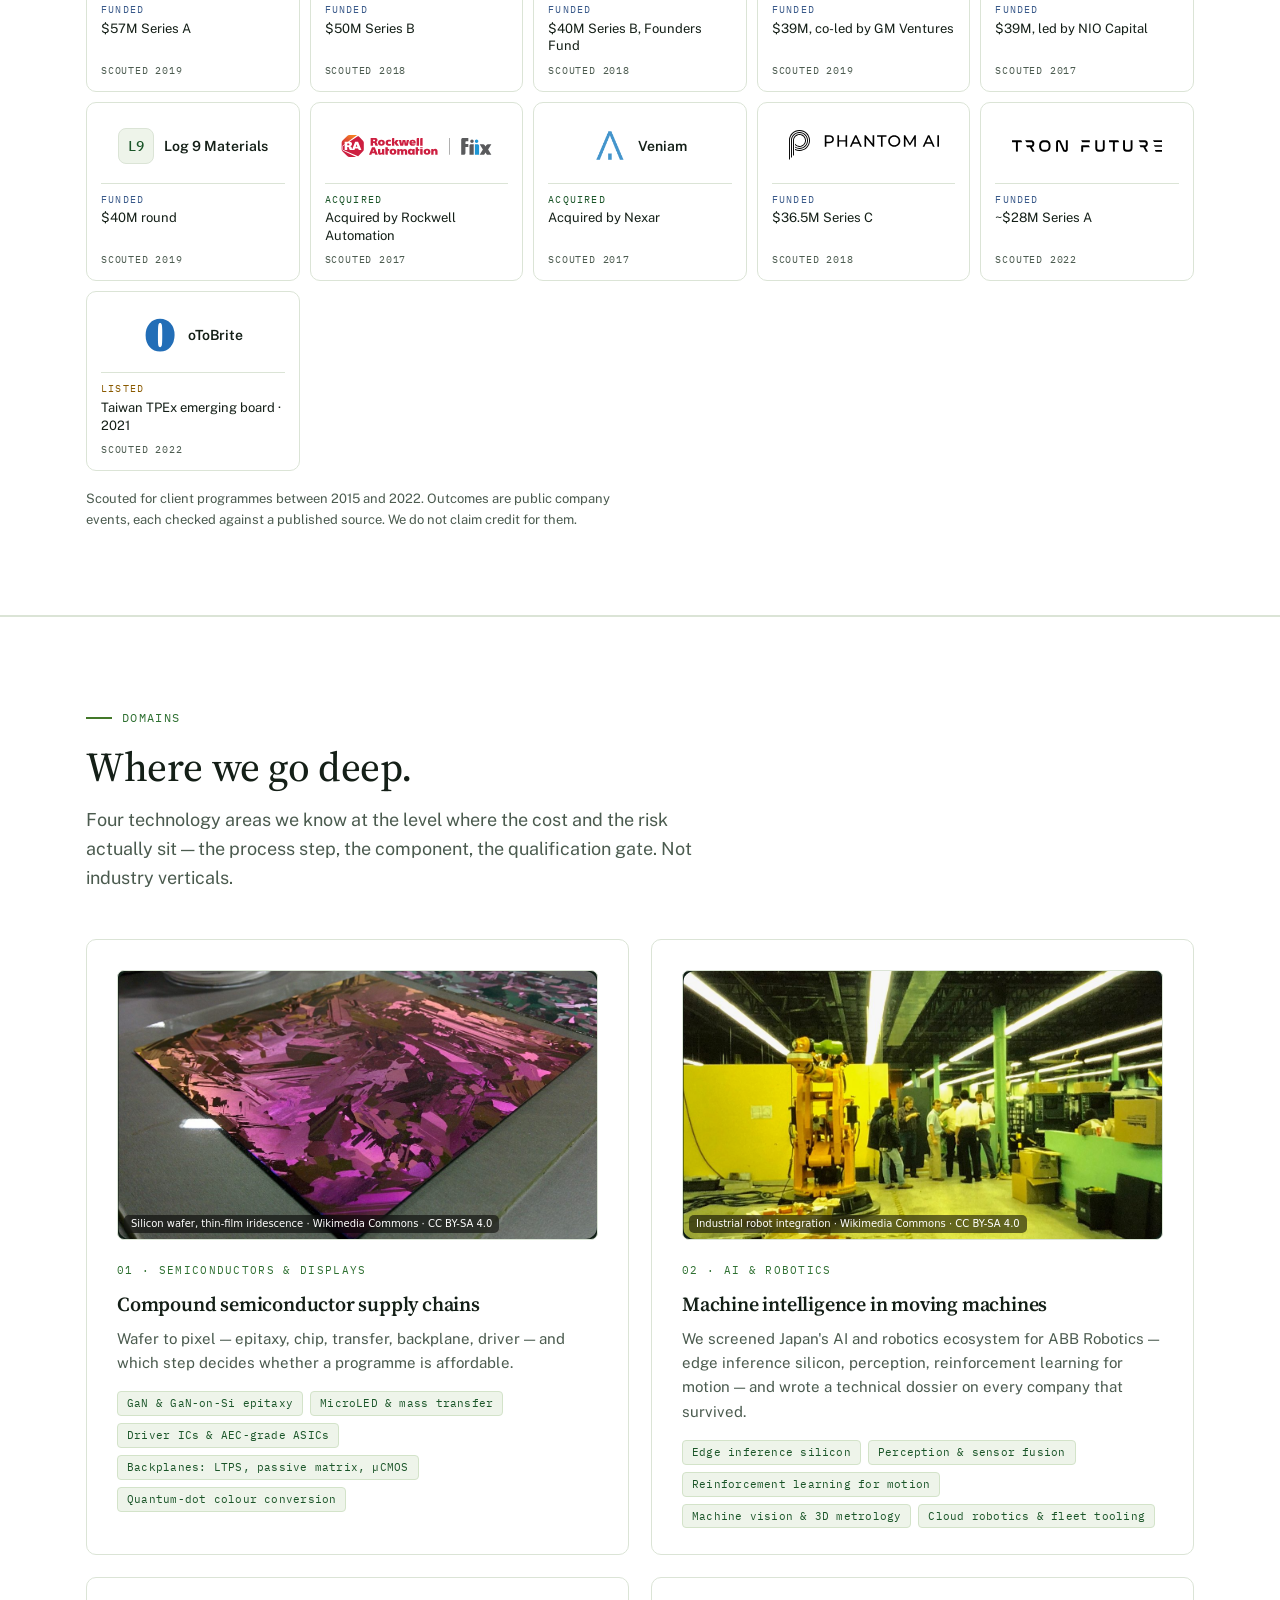
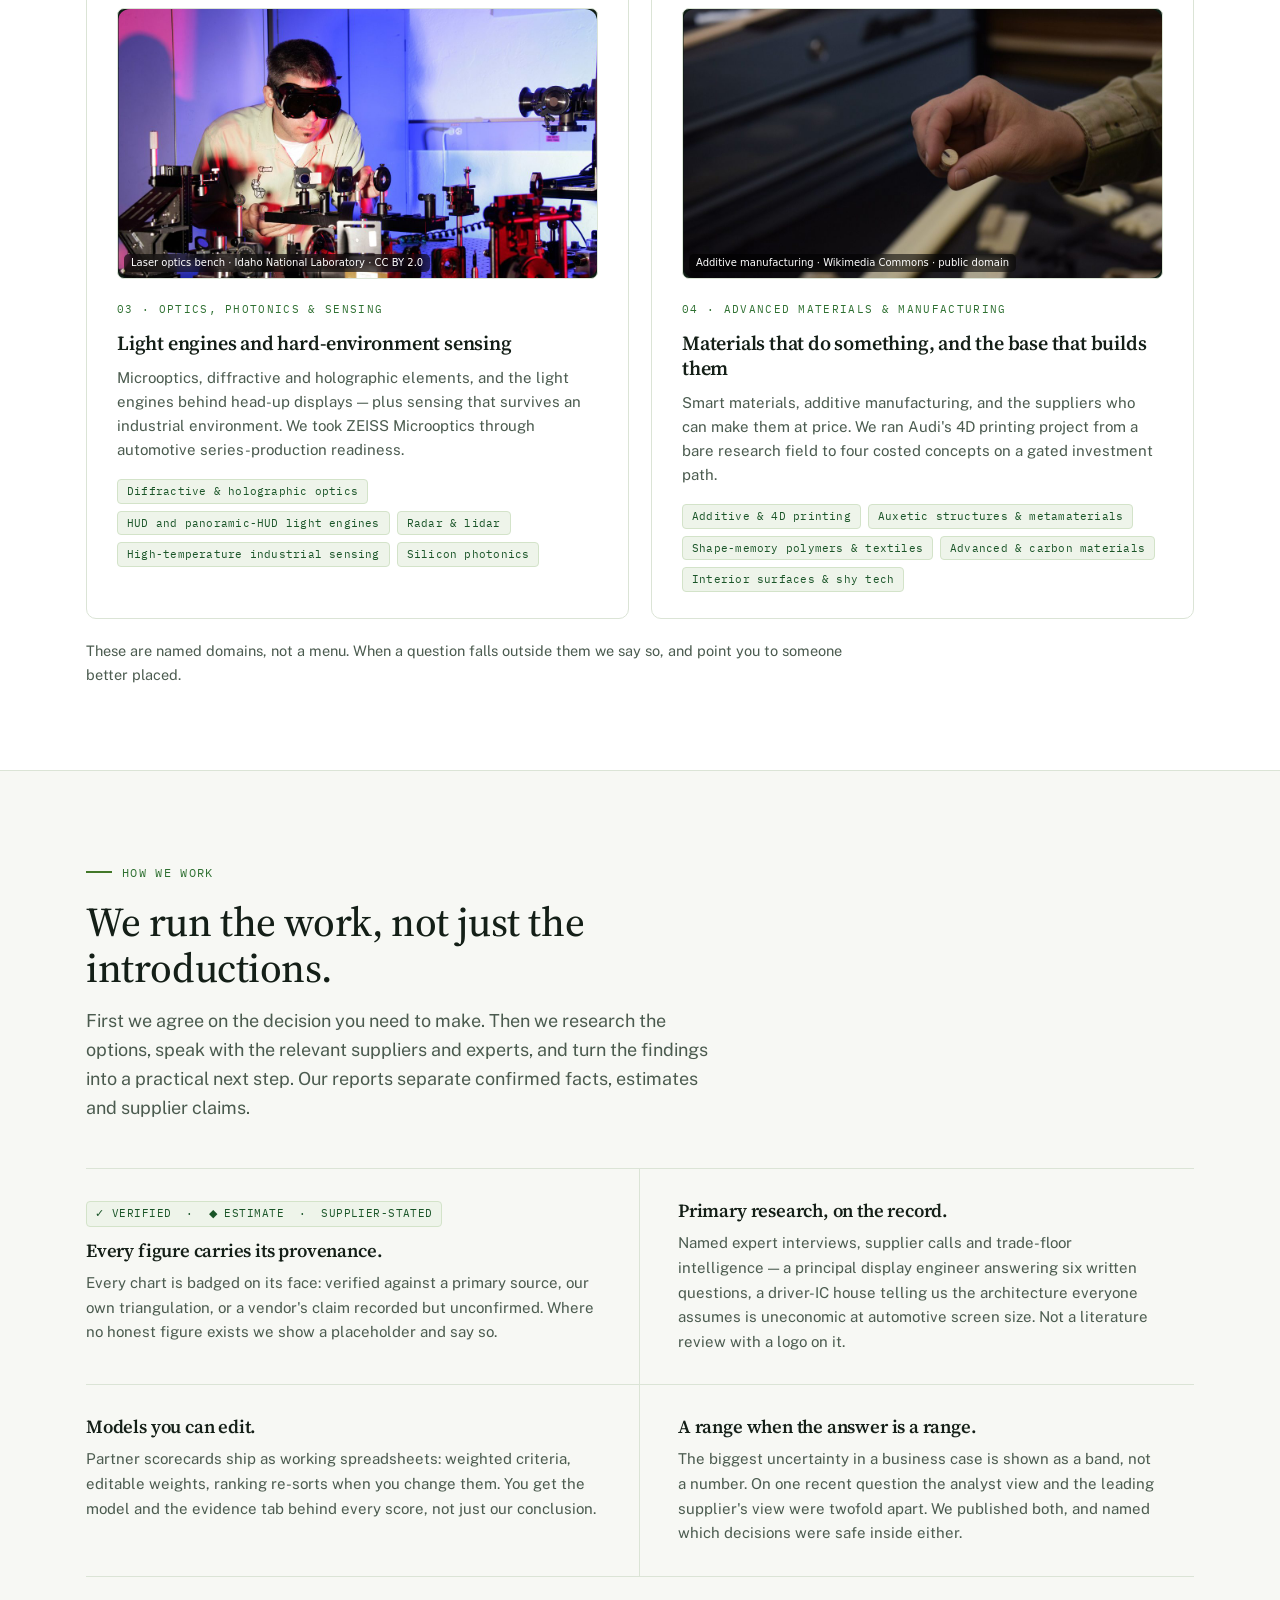
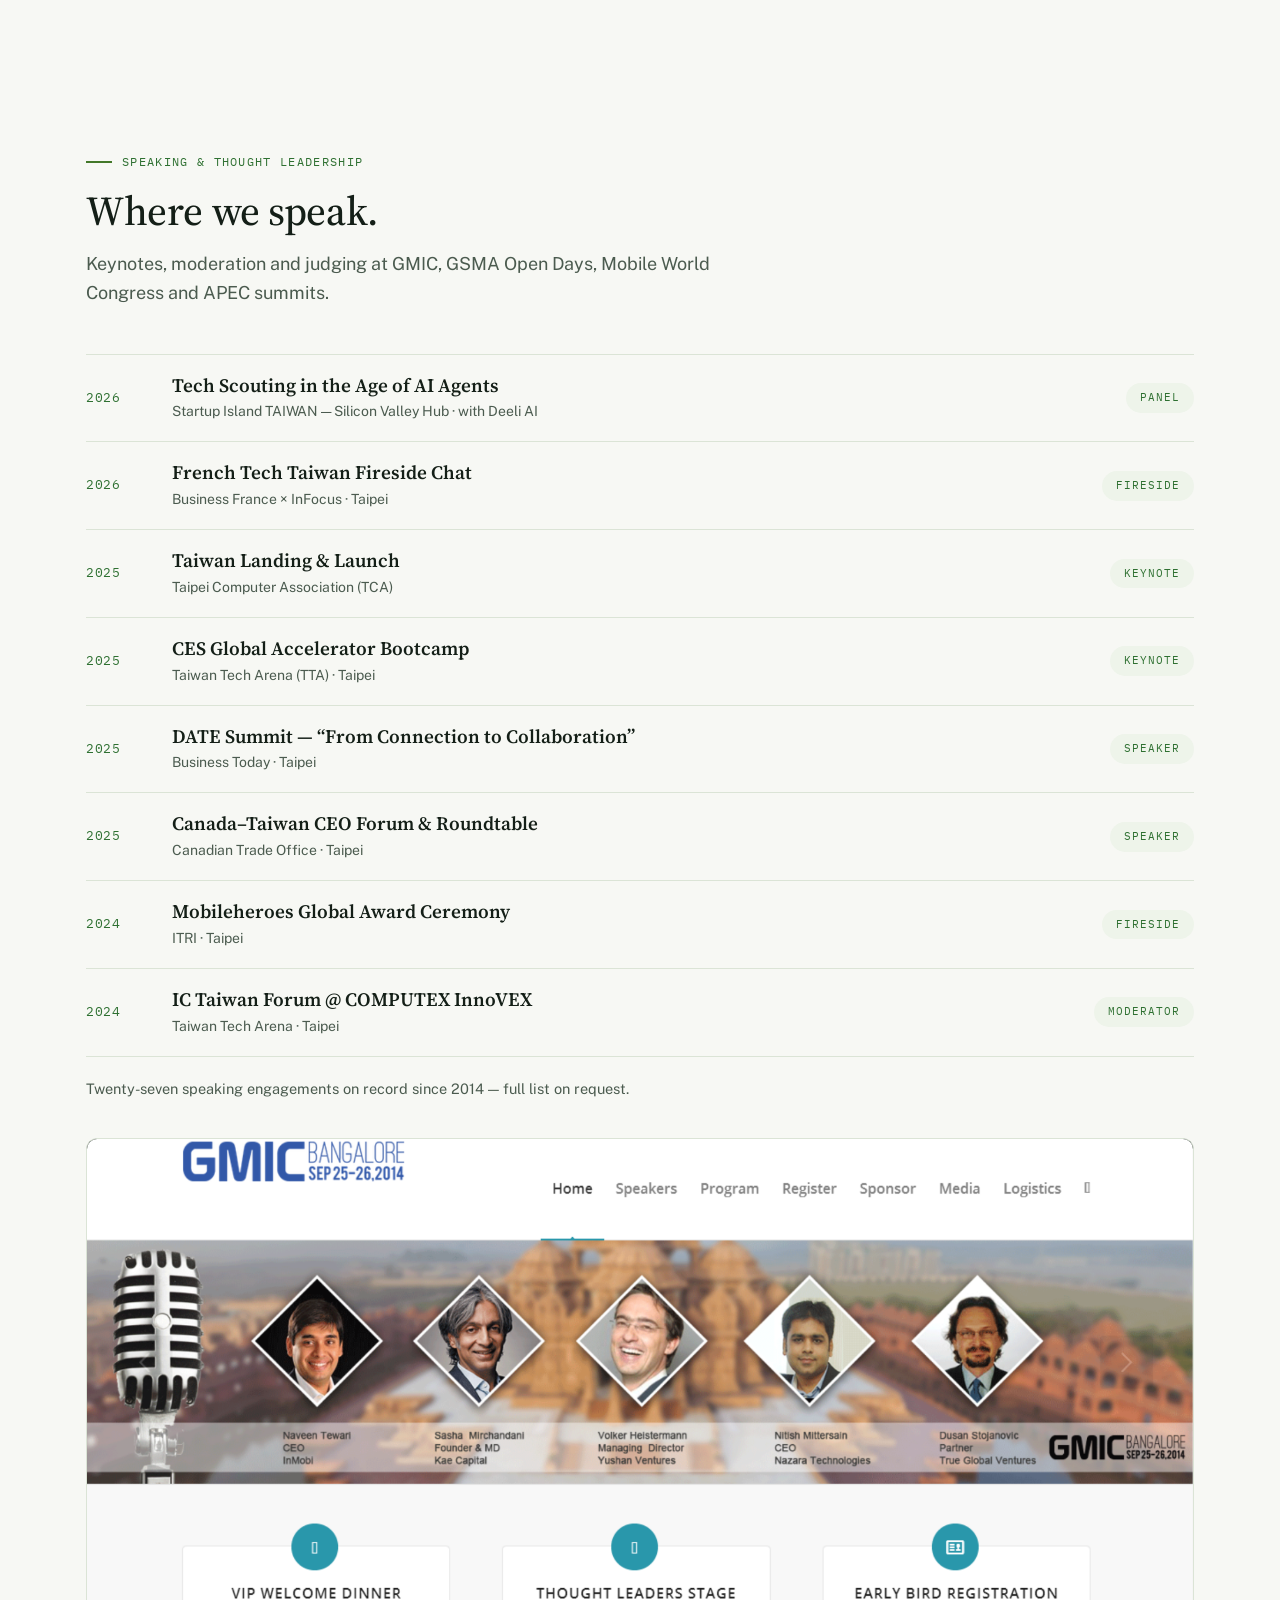
==== commit 427430a5: "Update footnote and description of Mosaic Venture Lab" ====
--- a/index.html
+++ b/index.html
@@ -228,7 +228,7 @@
       <div class="logo-cell"><span class="wm">Cradle<br>Fund</span></div>
       <div class="logo-cell"><img src="assets/moea-logo.png" alt="Ministry of Economic Affairs, Taiwan" onerror="logoFail(this)"></div>
     </div>
-    <p class="footnote center">Also engaged: AcBel, VIA Technologies and MobileMonday Taipei. The Infineon and Rebellions engagements were delivered through Mosaic Venture Lab, Yushan's deep-tech venture arm.</p>
+    <p class="footnote center">Also engaged: AcBel, VIA Technologies and MobileMonday Taipei. The Infineon and Rebellions engagements were delivered through Mosaic Venture Lab, now an independent company.</p>
   </div>
 </section>
 
@@ -536,7 +536,7 @@
       <div class="tl-item">
         <div class="tl-year">2018–2020</div>
         <h3>Venture partner &amp; ABB / Siam Cement scouting</h3>
-        <p>Venture partner to HeidelbergCement's Foundamental fund; scouted vision tech in Japan for ABB's YuMi robot and high-temperature sensors for Siam Cement. Founded Mosaic Venture Lab in 2019, powered by Audi AG and Taiwan's MoEA.</p>
+        <p>Venture partner to HeidelbergCement's Foundamental fund; scouted vision tech in Japan for ABB's YuMi robot and high-temperature sensors for Siam Cement. Founded Mosaic Venture Lab in 2019, powered by Audi AG.</p>
         <div class="logo-row"><img src="assets/foundamental-wordmark.png" alt="Foundamental" onerror="logoFail(this)"><img src="assets/heidelberg-logo.webp" alt="HeidelbergCement" onerror="logoFail(this)"><img src="assets/ABB_logo.png" alt="ABB" onerror="logoFail(this)"><img src="assets/scg-logo.webp" alt="Siam Cement Group" onerror="logoFail(this)"><img src="assets/mosaic-logo.png" alt="Mosaic Venture Lab" onerror="logoFail(this)"><img src="assets/moea-logo.png" alt="Ministry of Economic Affairs, Taiwan" onerror="logoFail(this)"></div>
       </div>
       <div class="tl-item">
@@ -586,7 +586,7 @@
       <div>
         <span class="eyebrow">Our spin-off</span>
         <h2 class="title">We founded Mosaic Venture Lab.</h2>
-        <p class="lede" style="margin-bottom:8px">Created in 2019 as Yushan's deep-tech accelerator and hands-on VC in Taipei — powered by Audi AG and Taiwan's Ministry of Economic Affairs — Mosaic Venture Lab grew into an integrated startup-support ecosystem with 20+ professionals. Today it operates independently.</p>
+        <p class="lede" style="margin-bottom:8px">Created in 2019 as Yushan's deep-tech accelerator and hands-on VC in Taipei — powered by Audi AG — Mosaic Venture Lab grew into an integrated startup-support ecosystem with 20+ professionals. Today it operates independently.</p>
         <div class="btns"><a href="https://www.mvl.biz/" target="_blank" rel="noopener" class="btn btn-outline-green">Visit Mosaic Venture Lab</a></div>
       </div>
     </div>
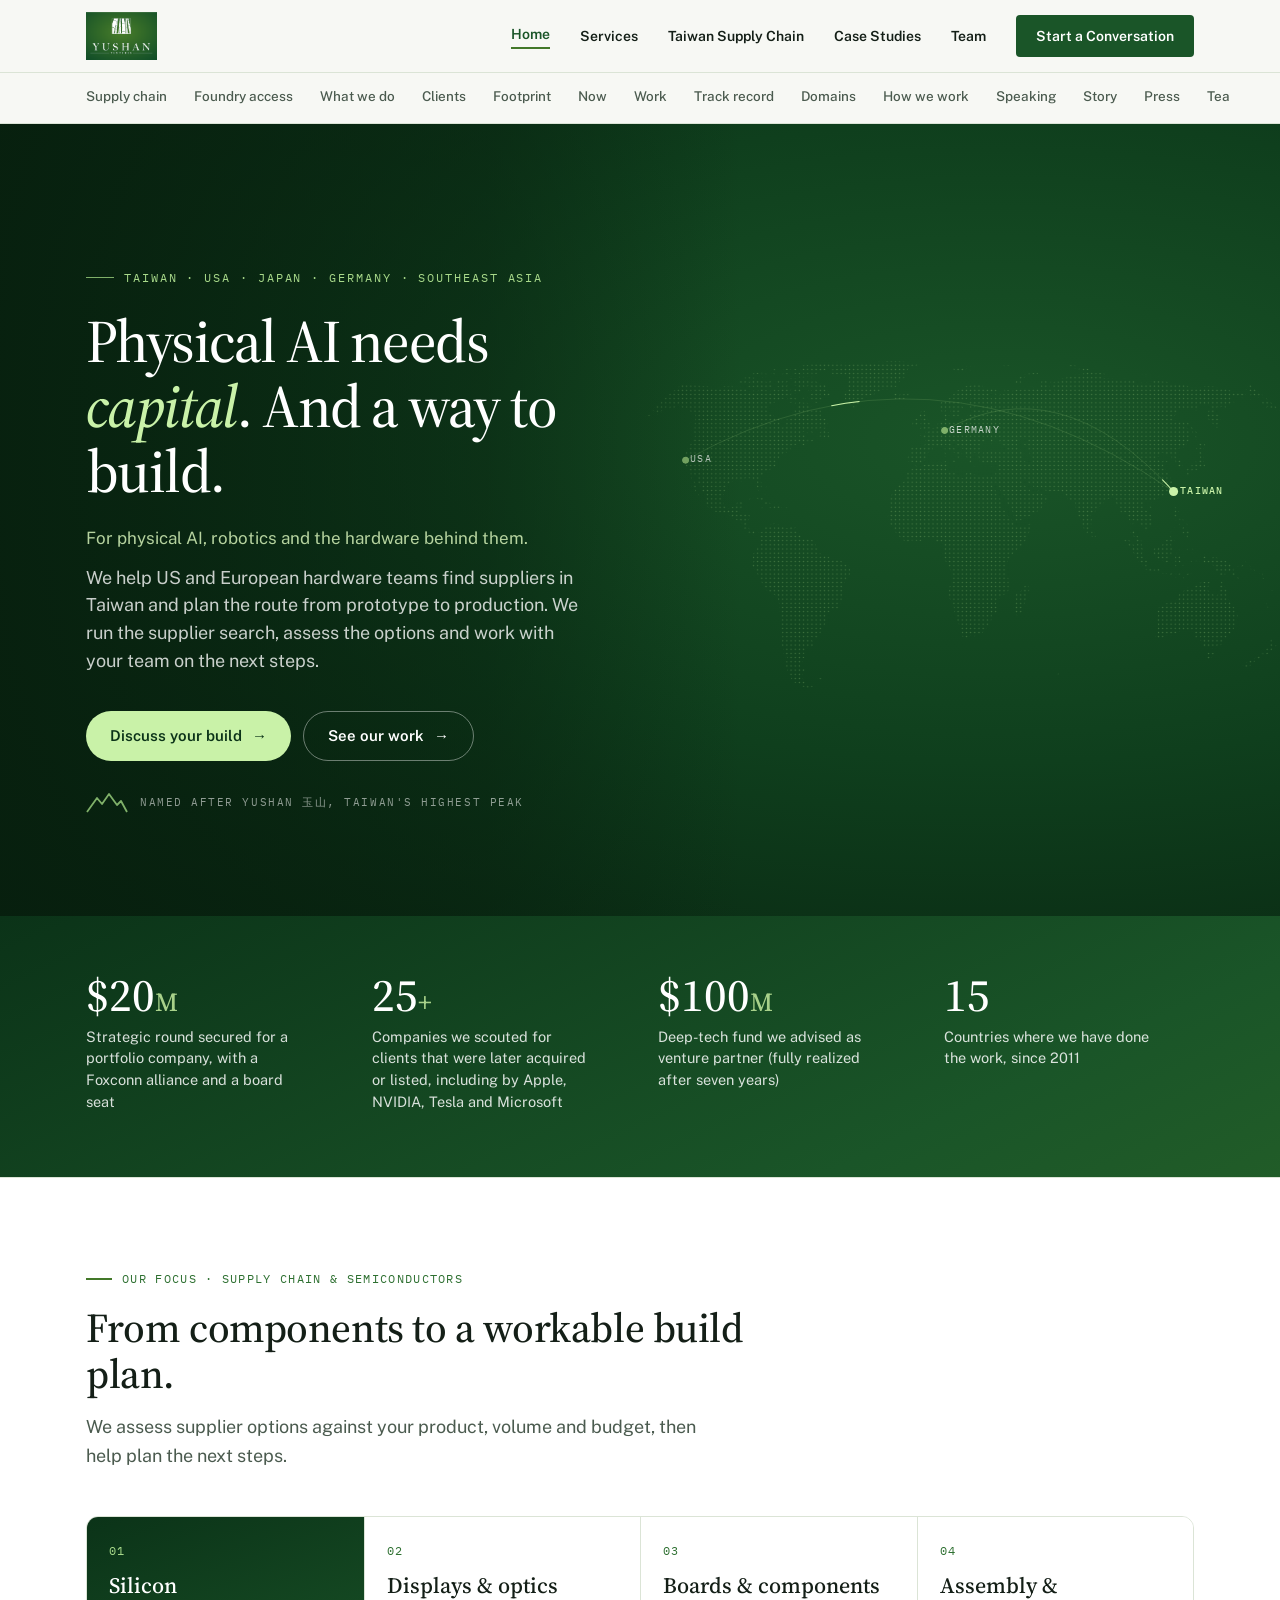
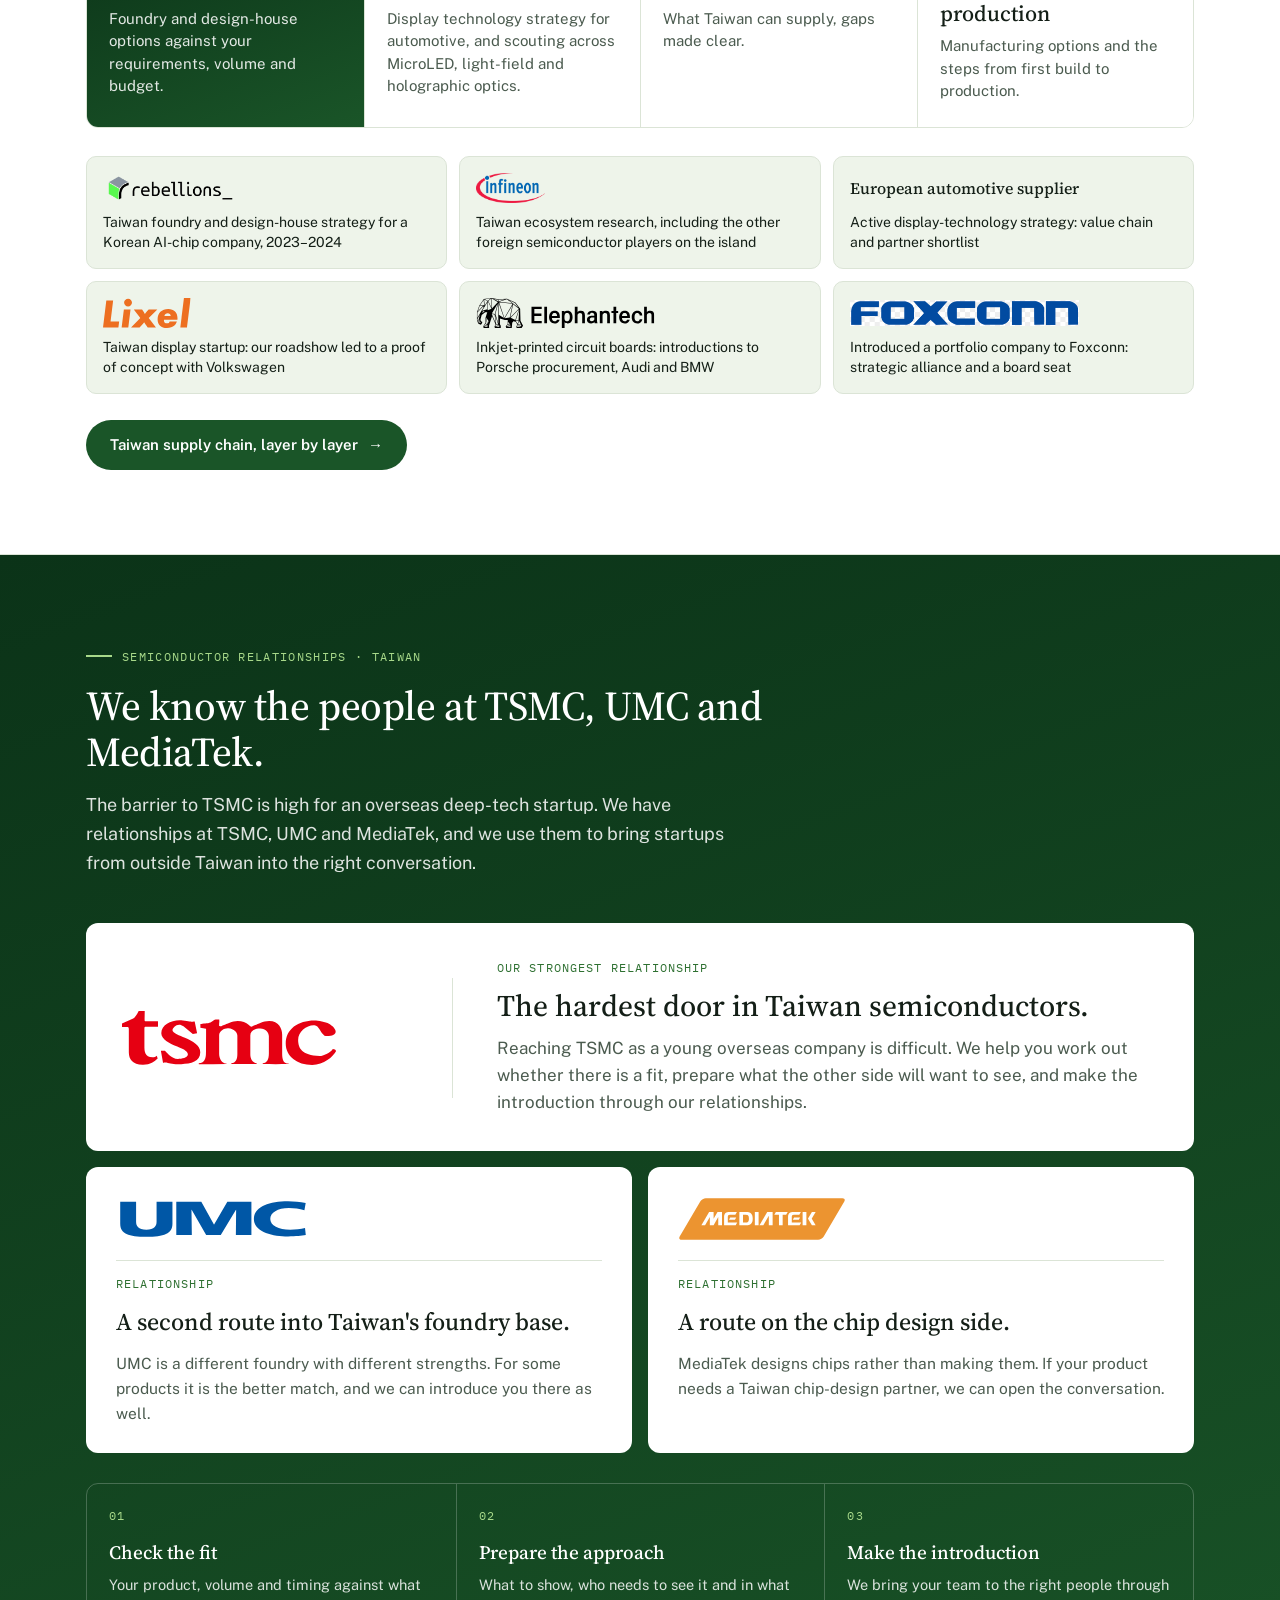
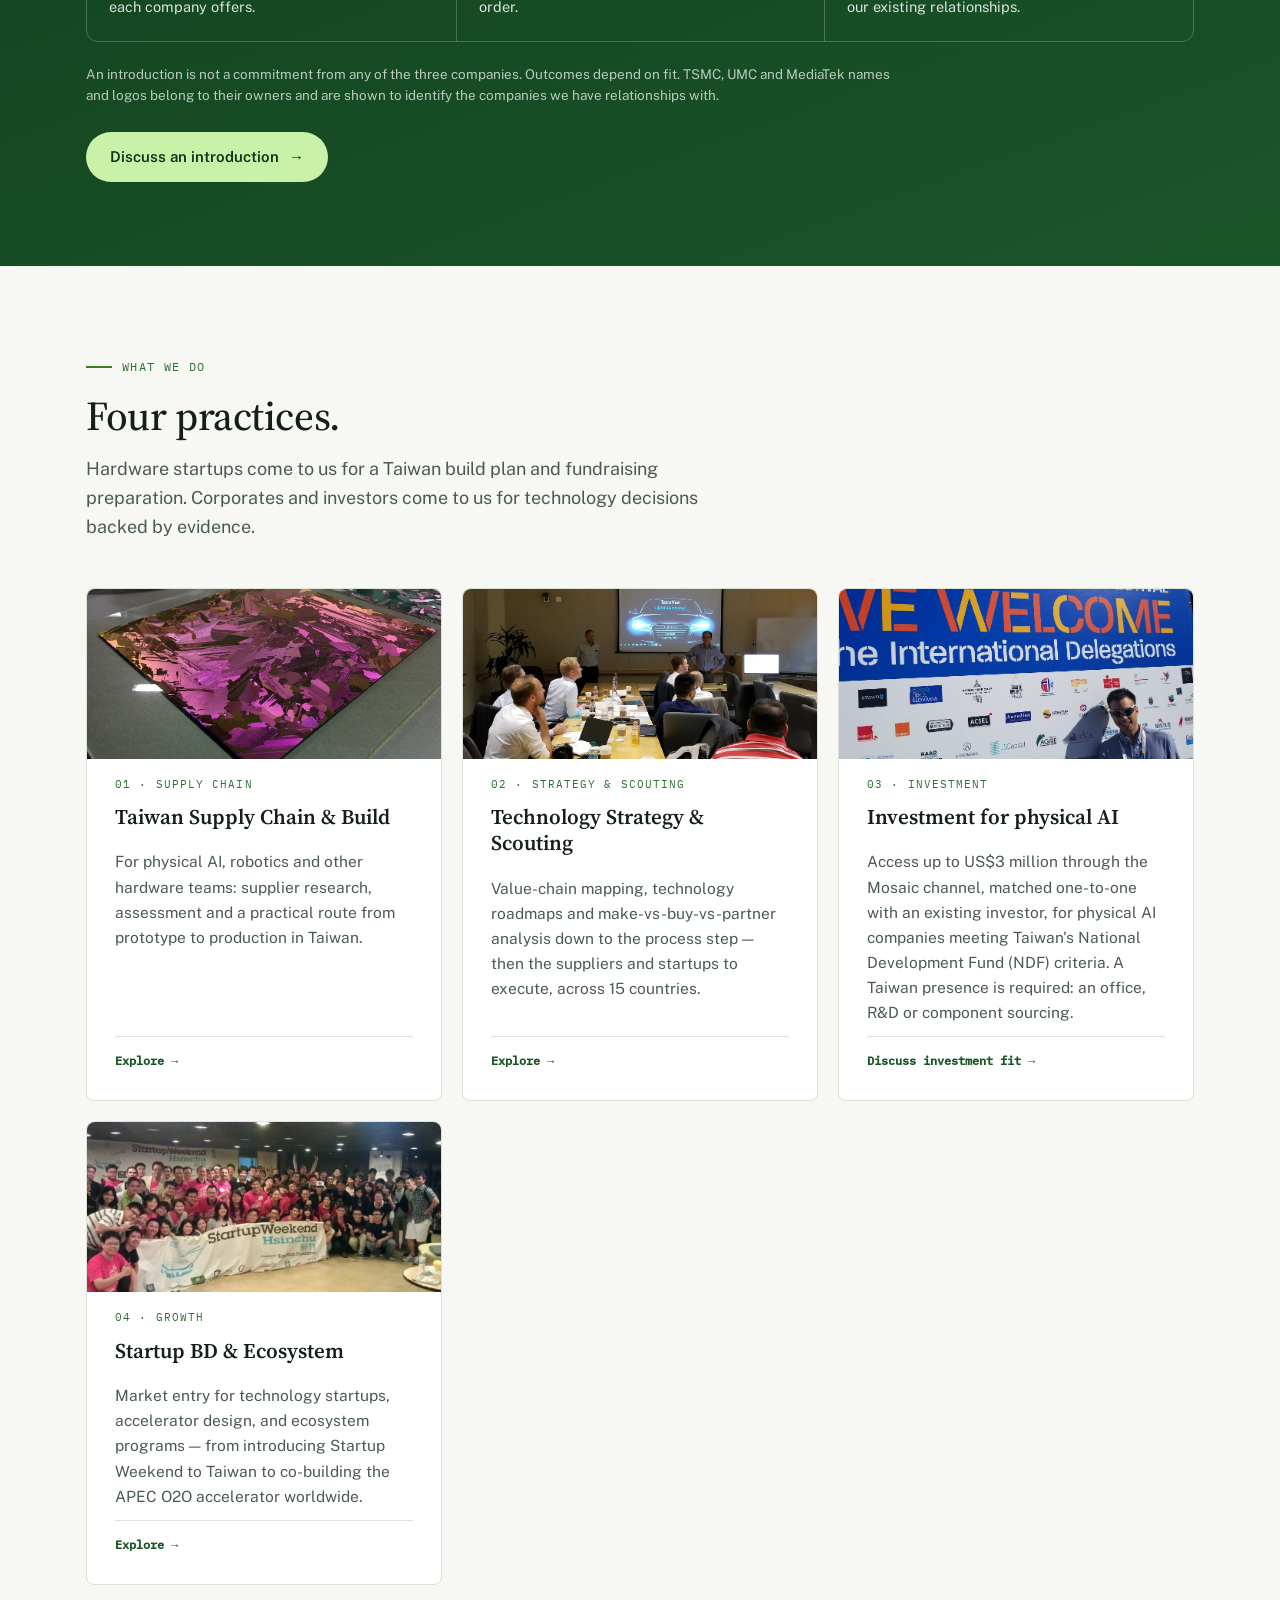
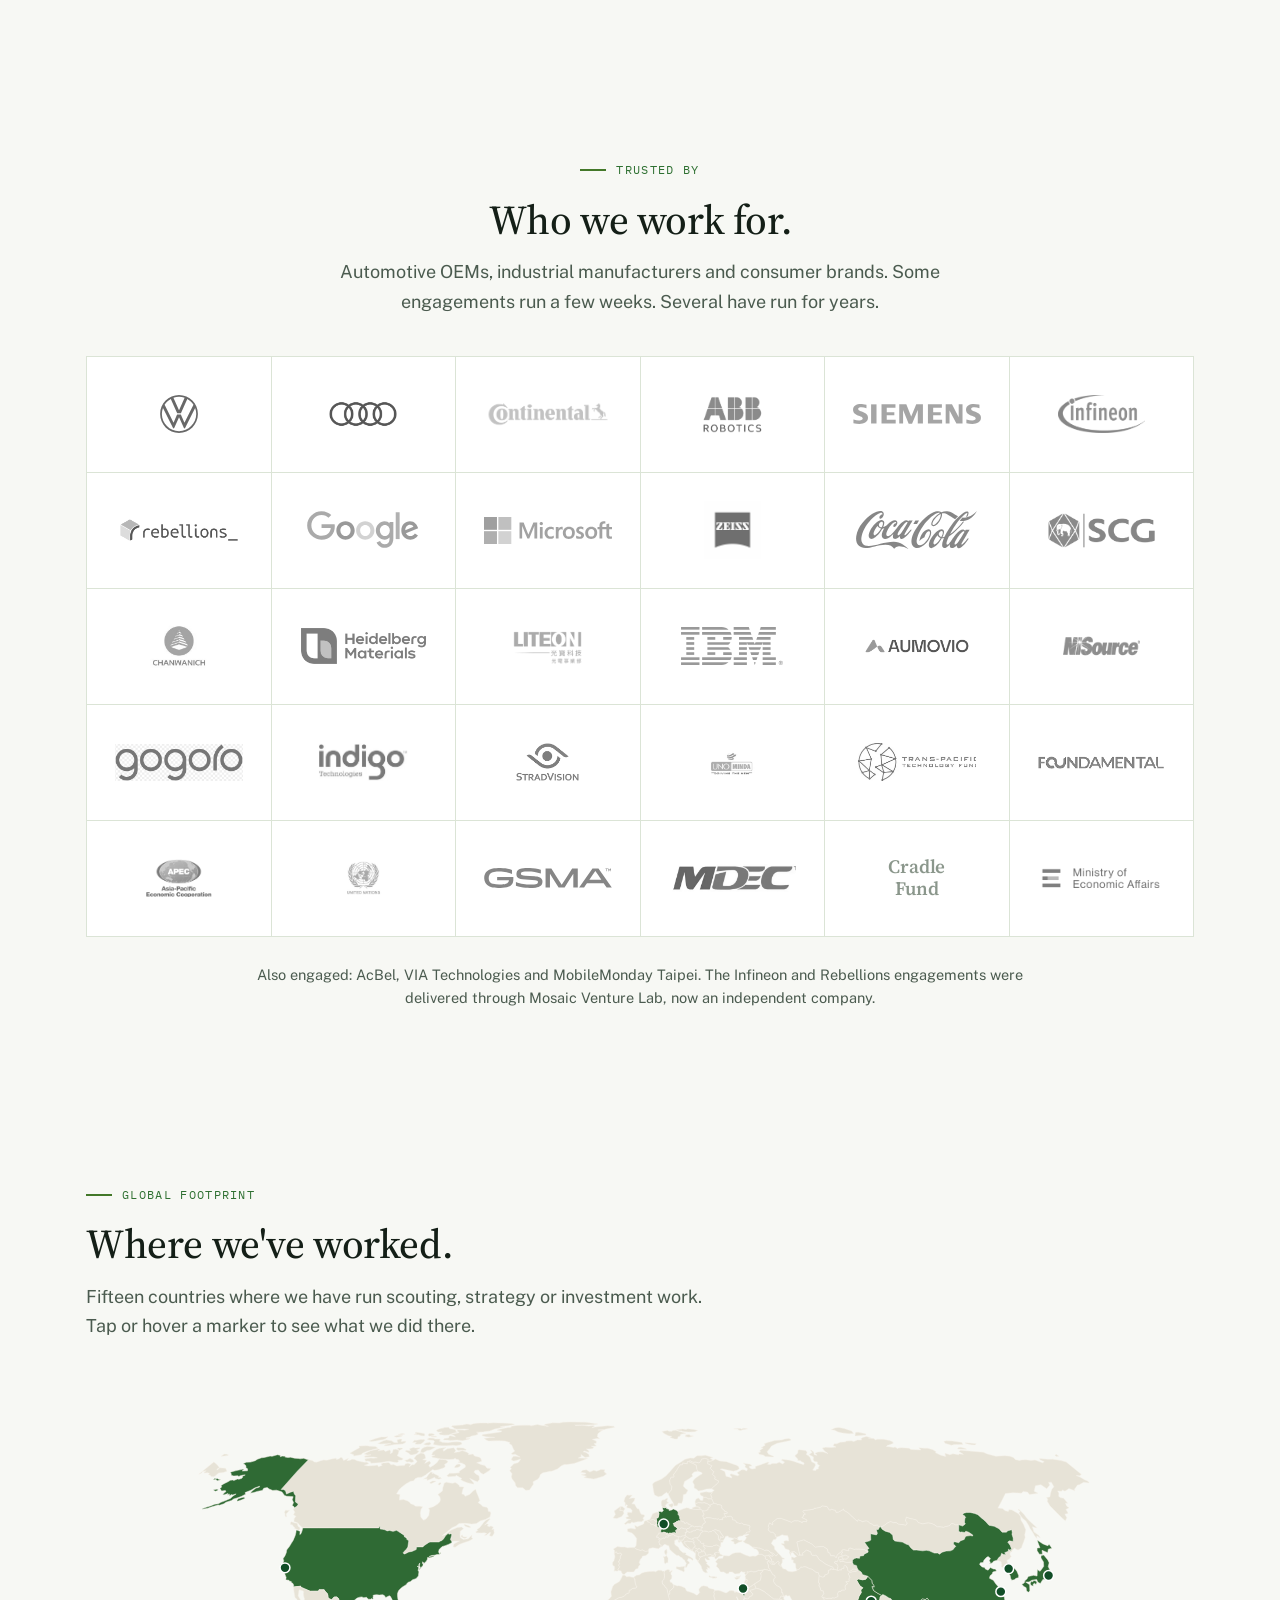
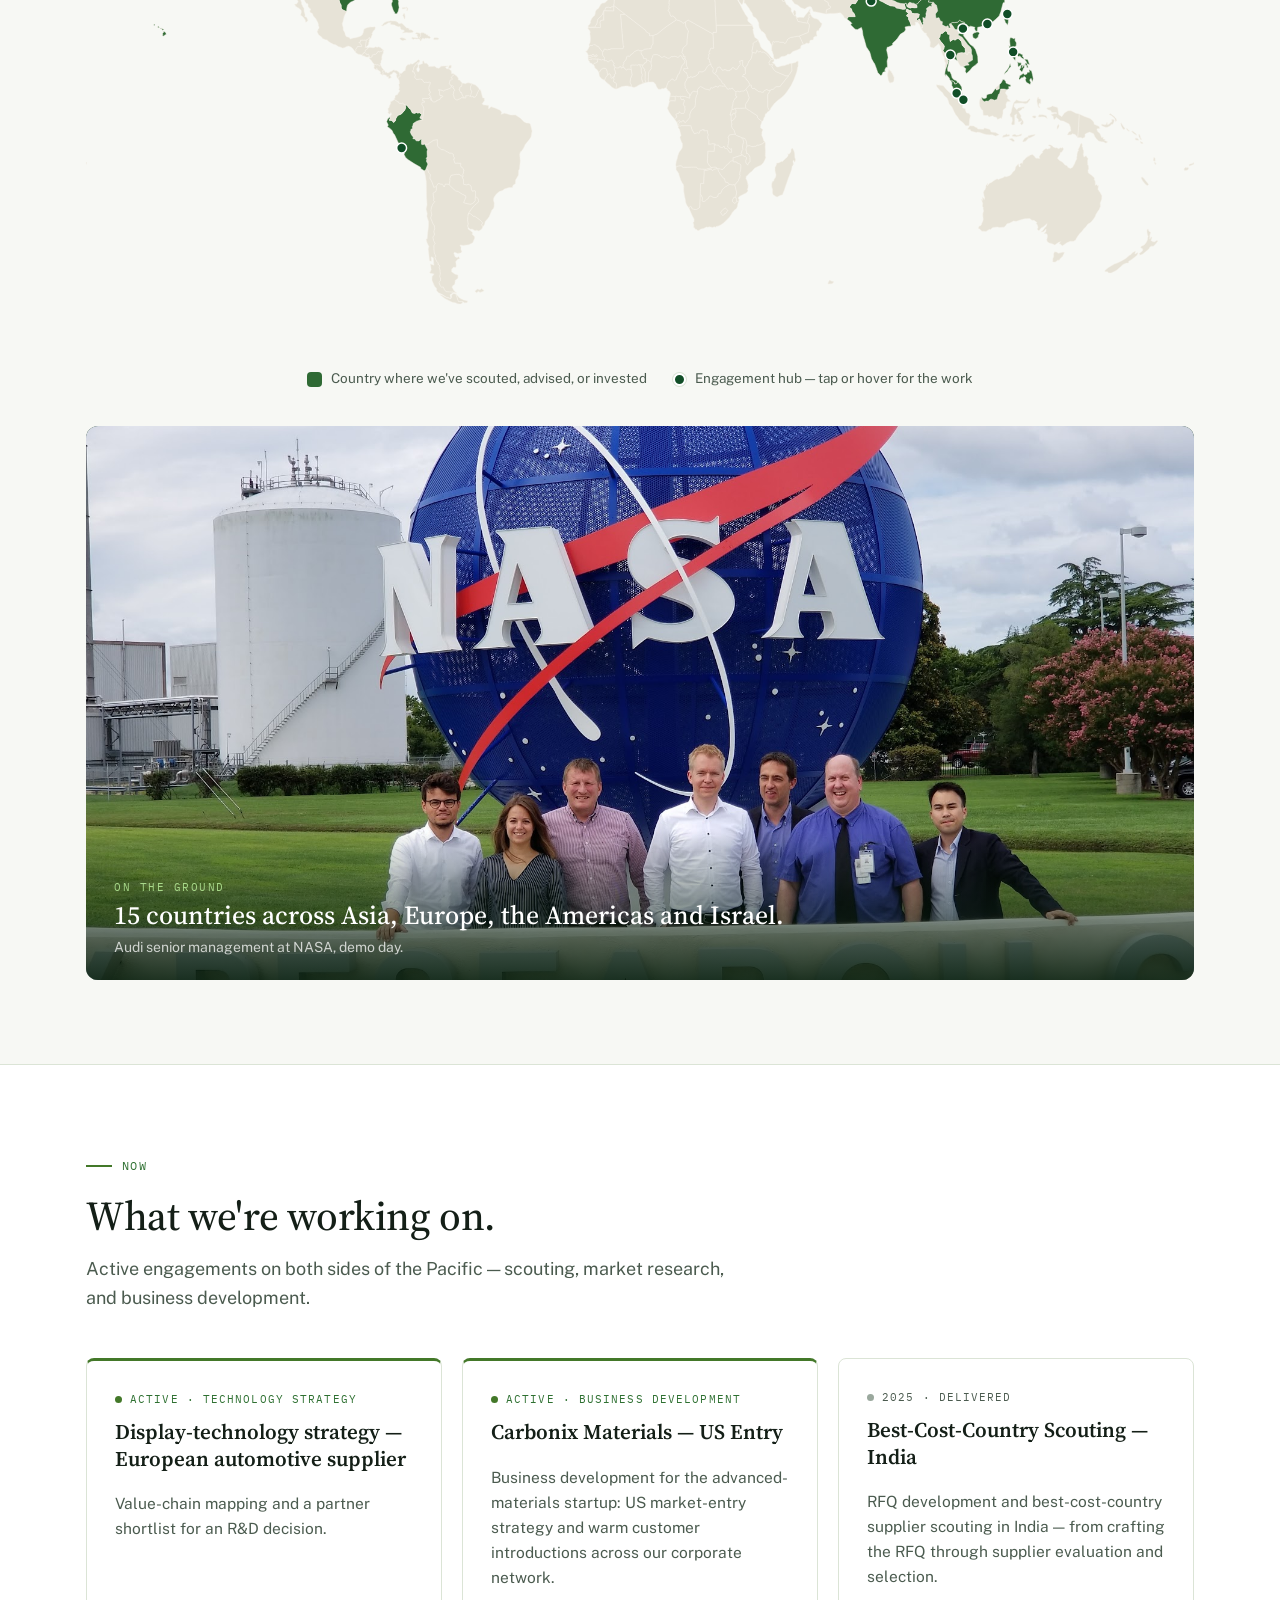
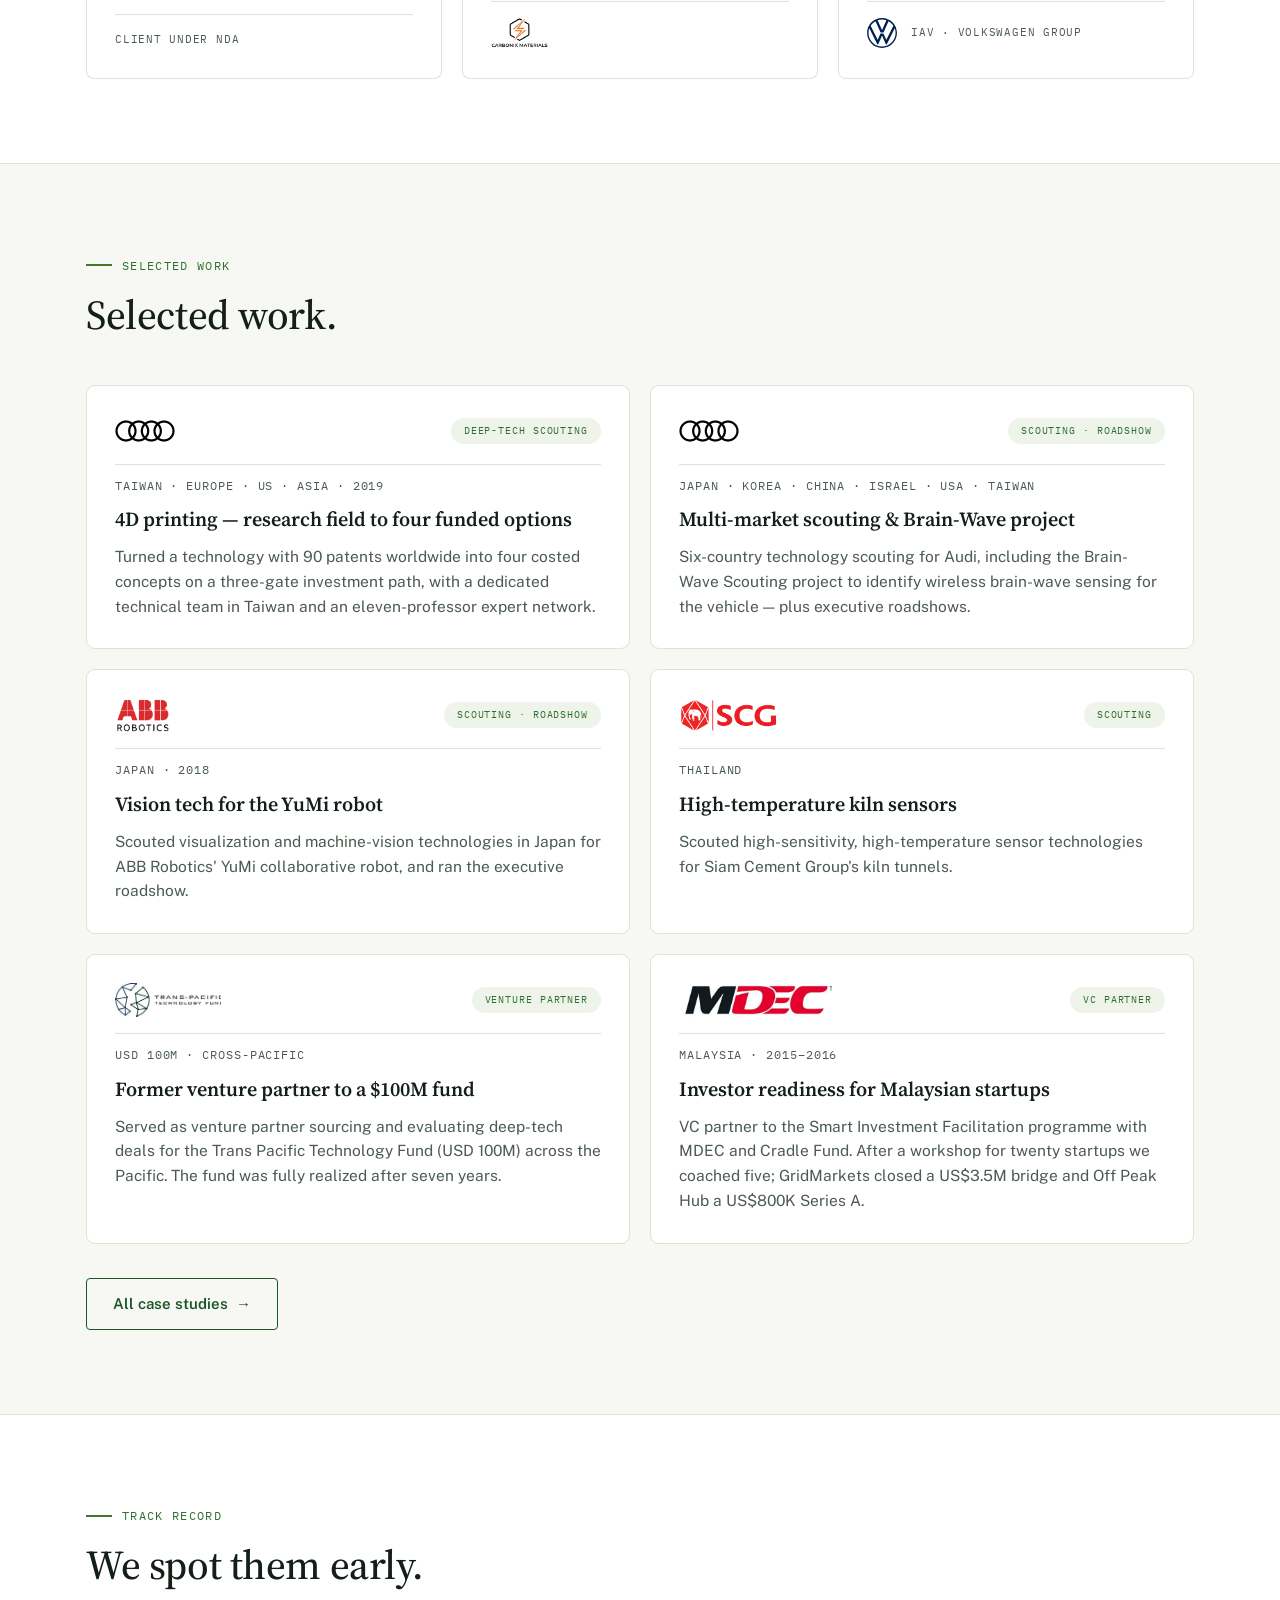
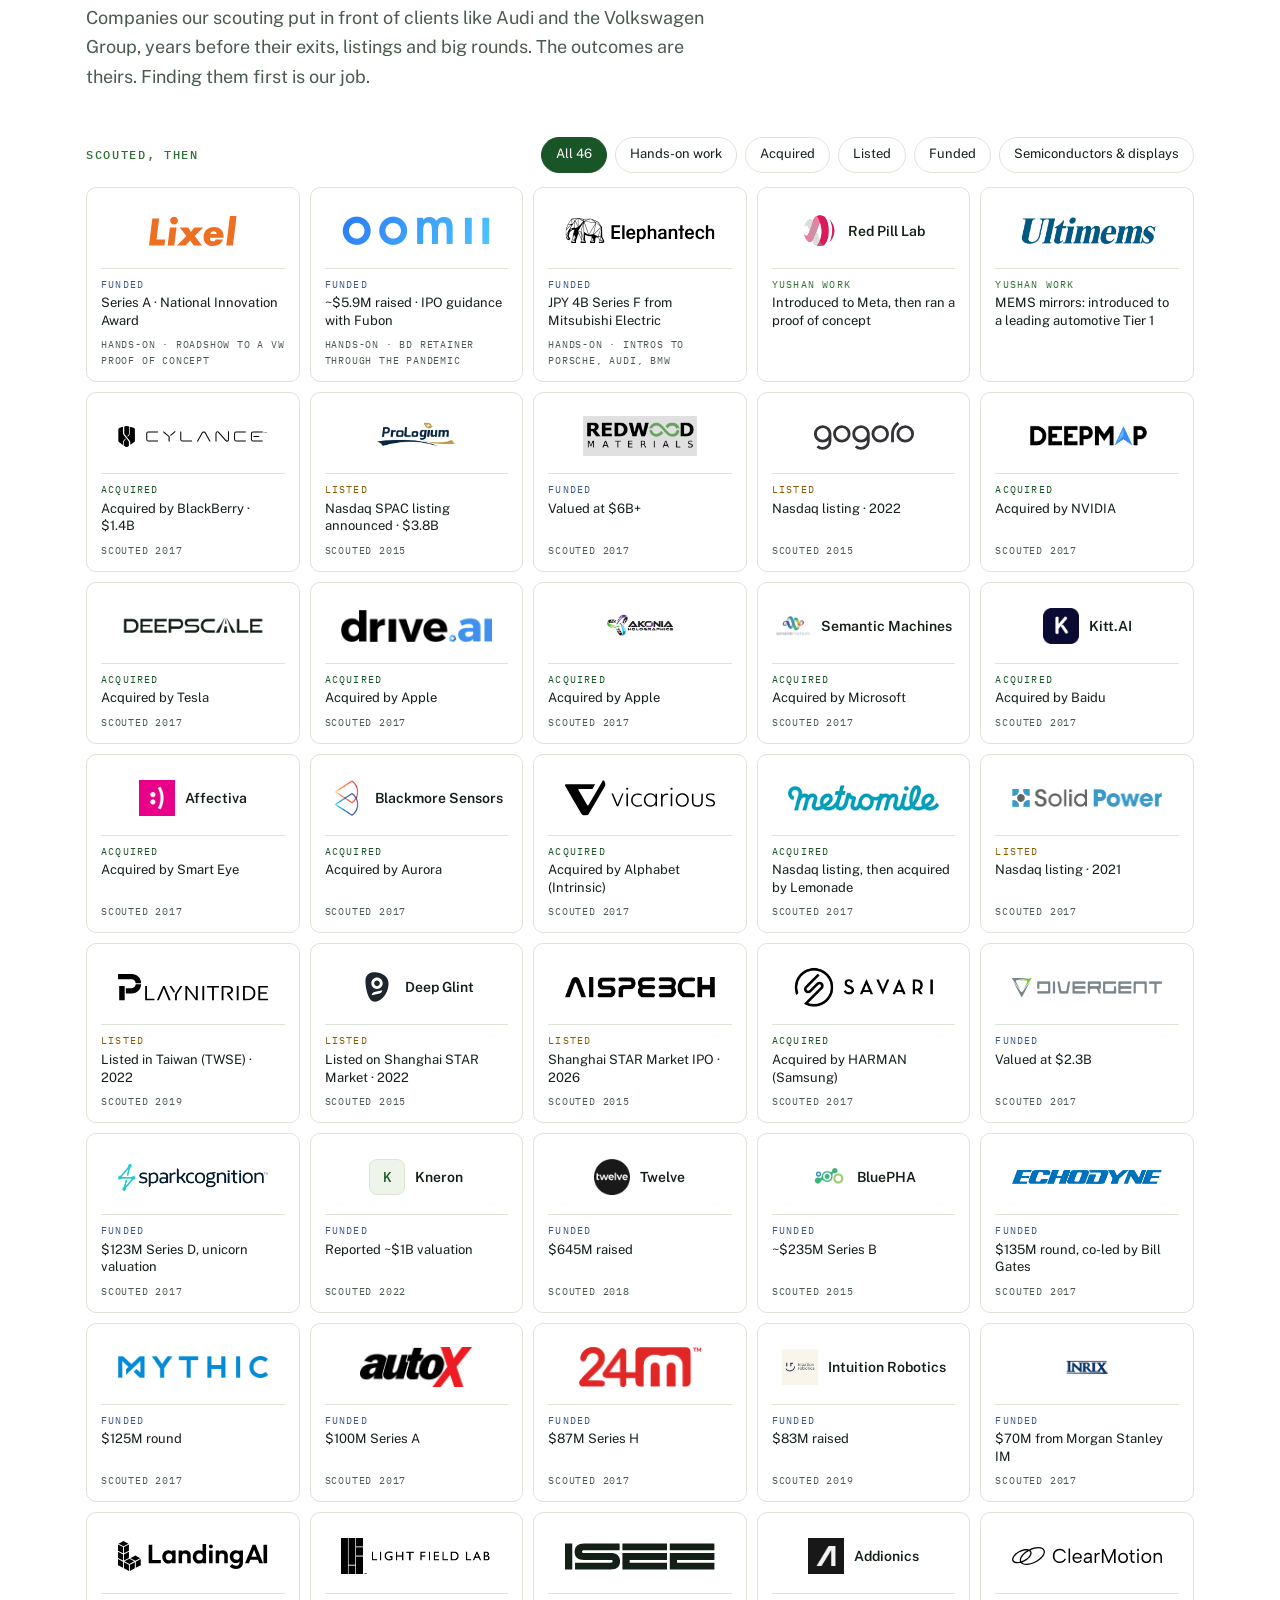
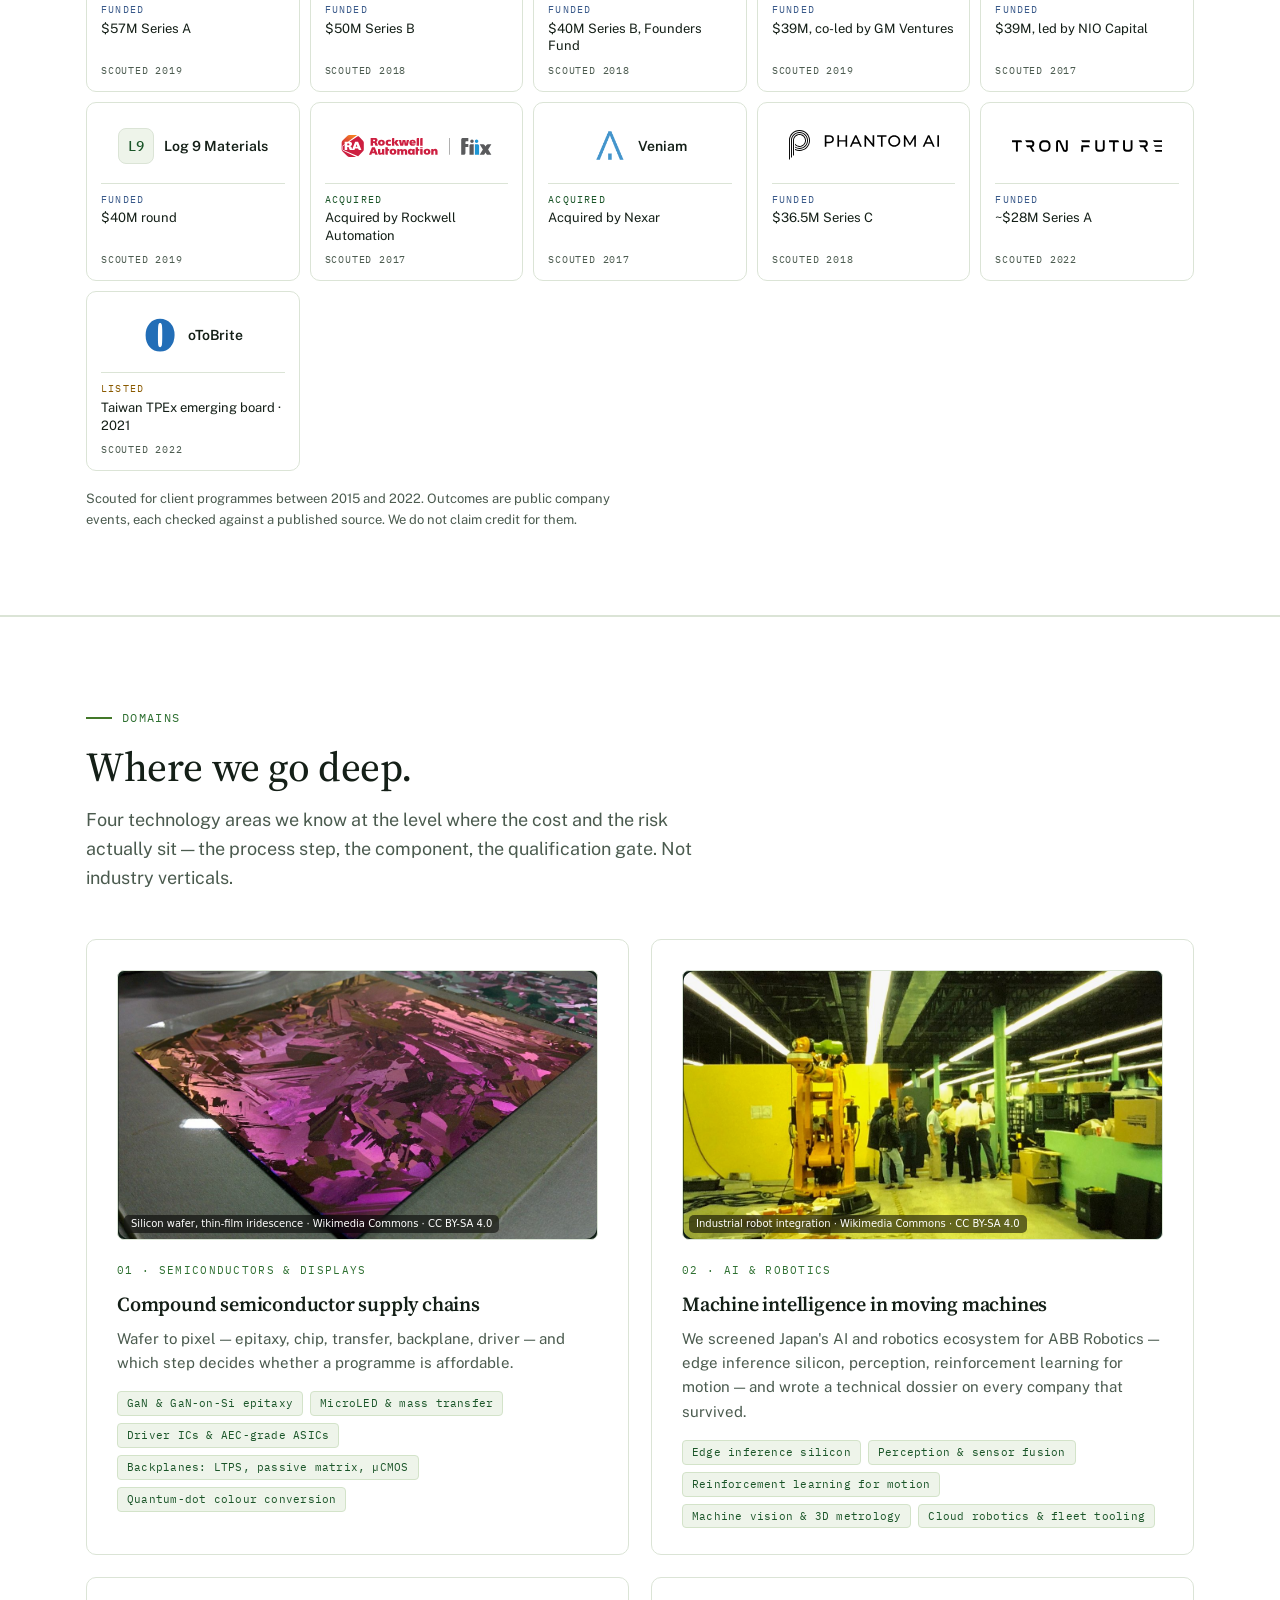
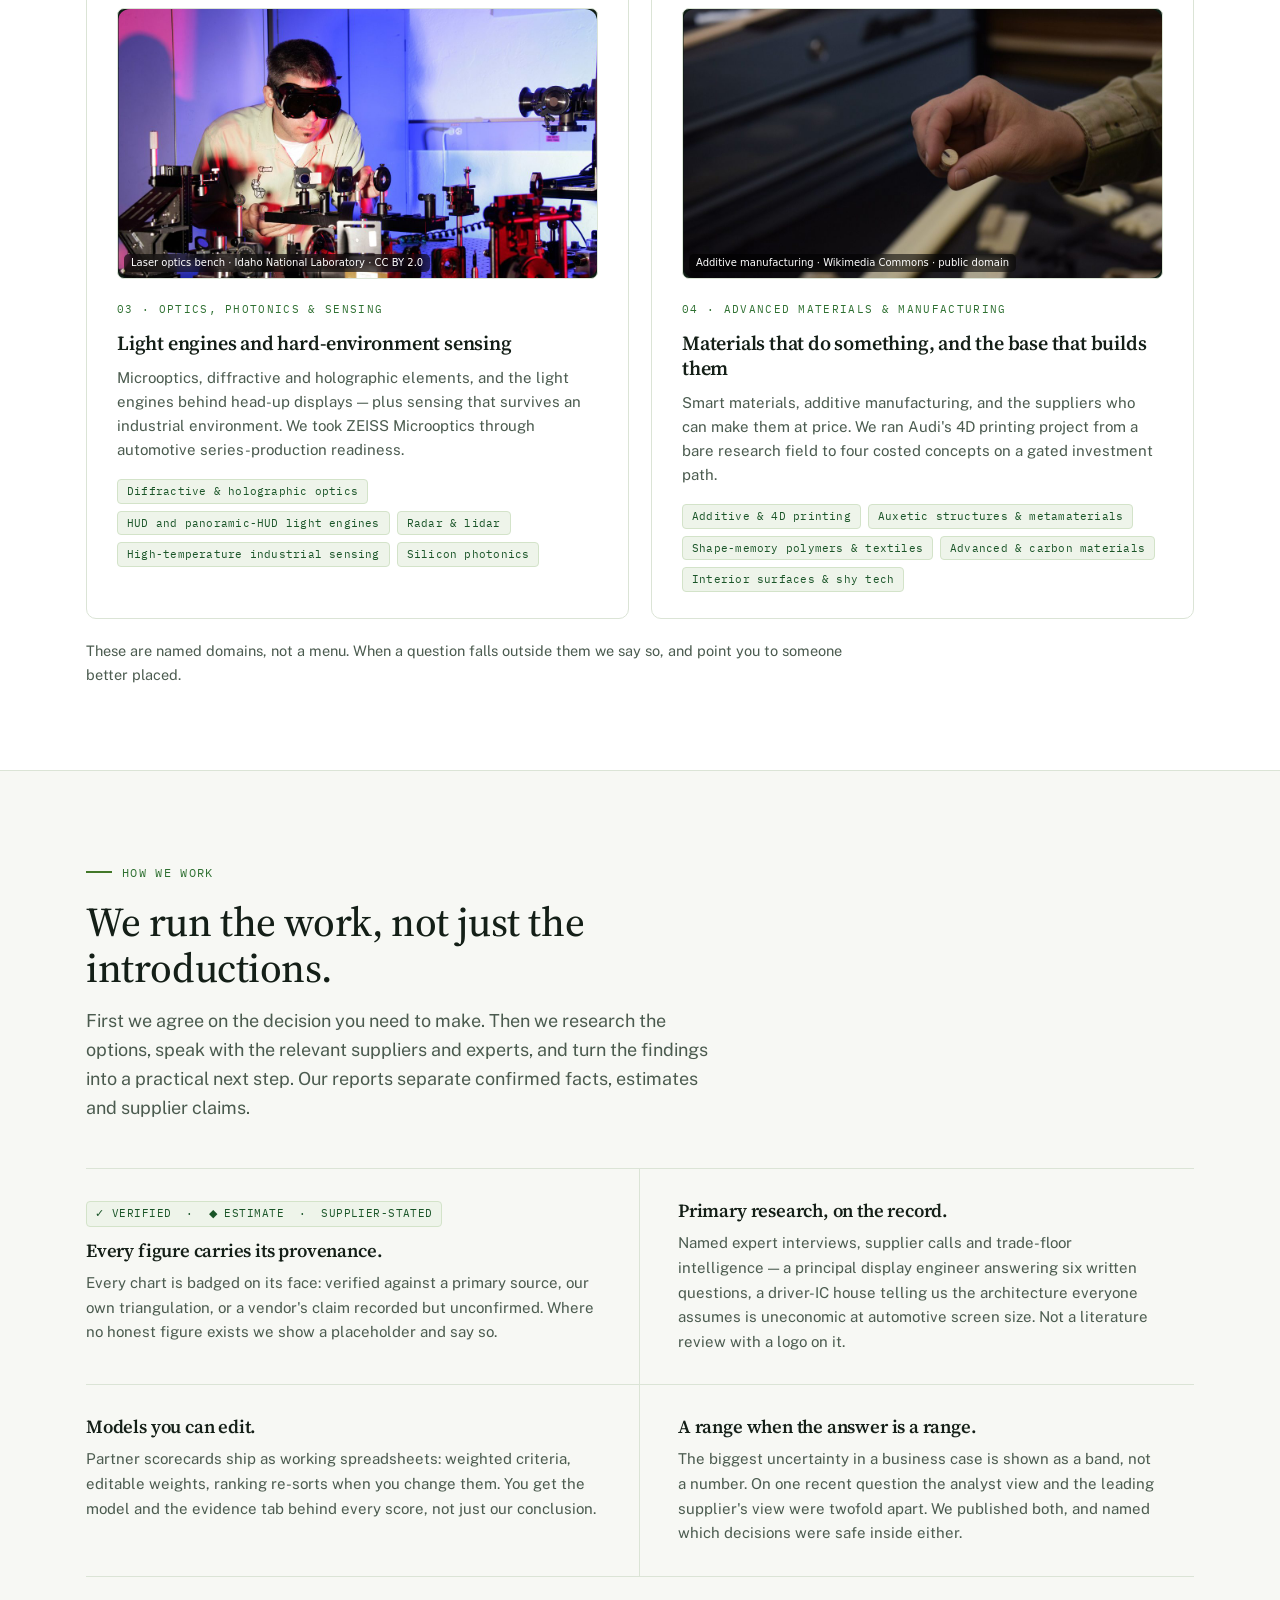
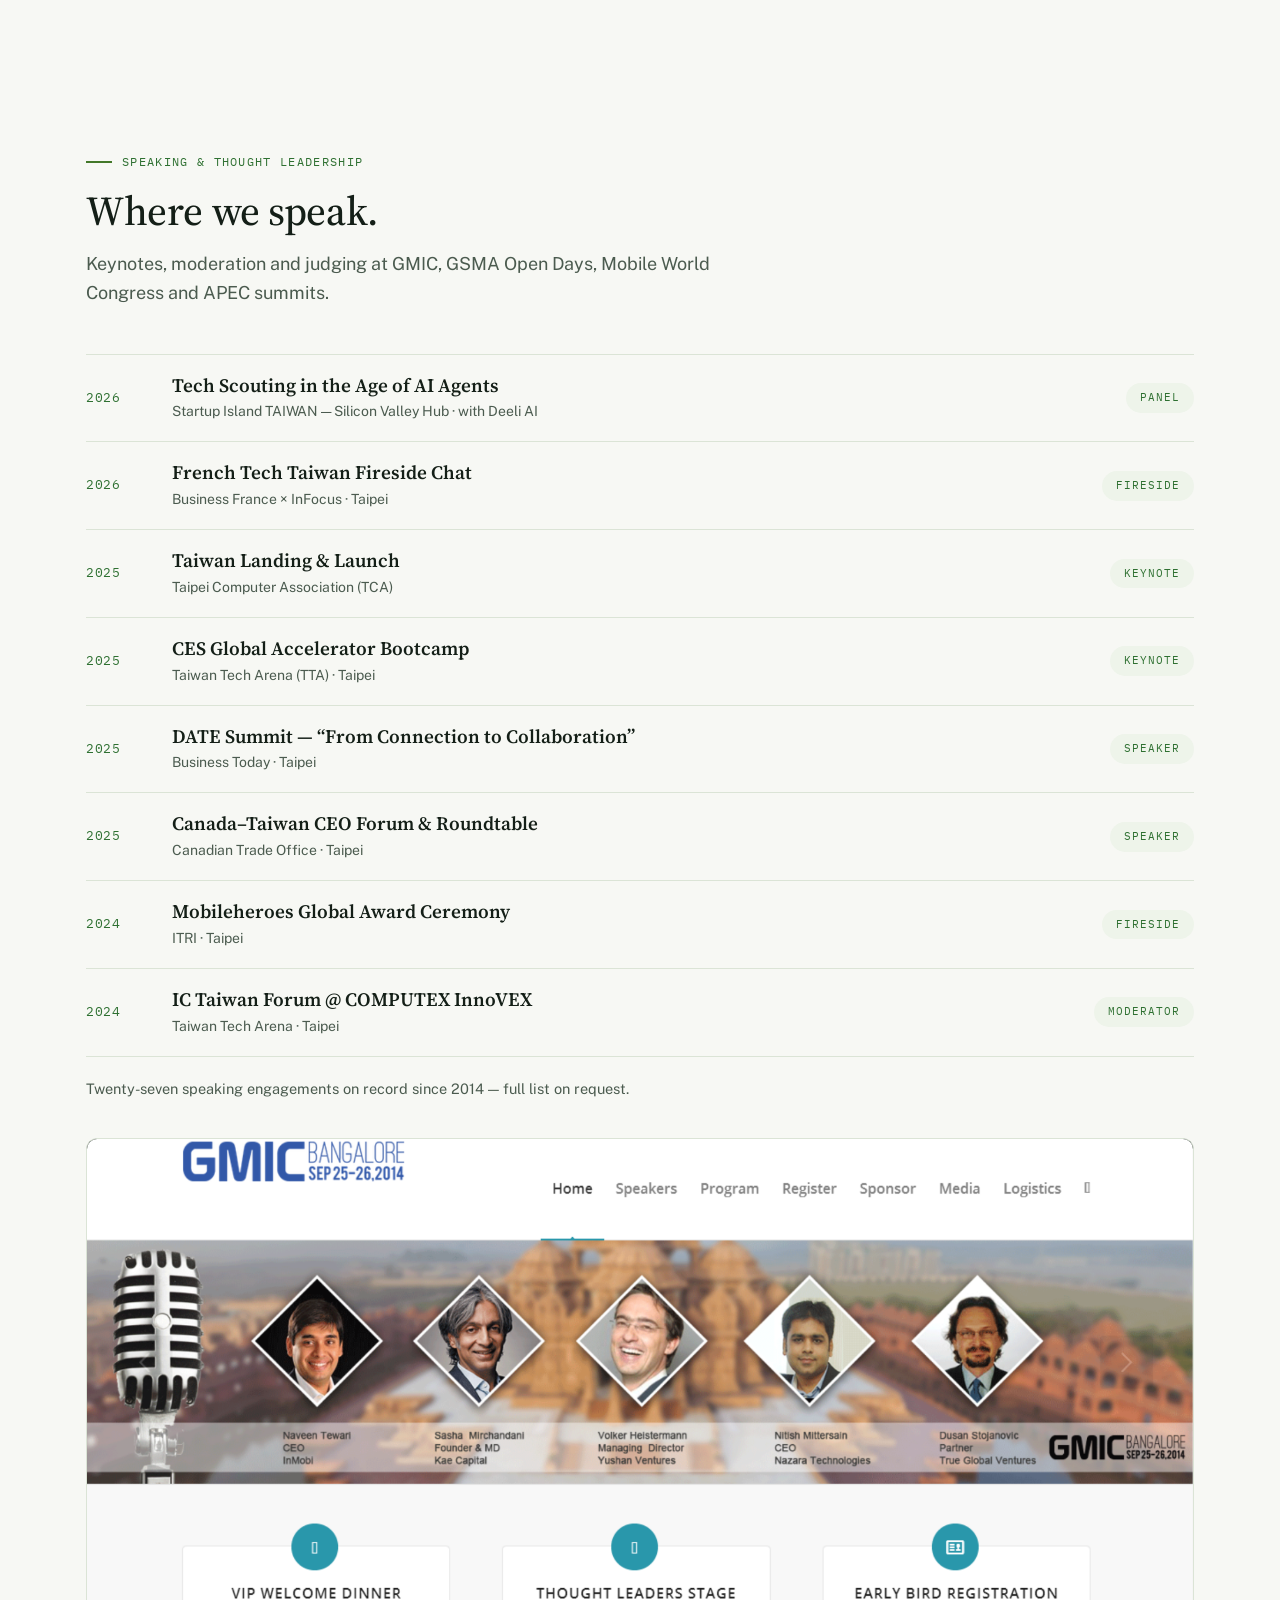
==== commit d7b4c88d: "Revise Mosaic Venture Lab description in index.html Updated descriptions to clarify the founding and" ====
--- a/index.html
+++ b/index.html
@@ -536,7 +536,7 @@
       <div class="tl-item">
         <div class="tl-year">2018–2020</div>
         <h3>Venture partner &amp; ABB / Siam Cement scouting</h3>
-        <p>Venture partner to HeidelbergCement's Foundamental fund; scouted vision tech in Japan for ABB's YuMi robot and high-temperature sensors for Siam Cement. Founded Mosaic Venture Lab in 2019, powered by Audi AG.</p>
+        <p>Venture partner to HeidelbergCement's Foundamental fund; scouted vision tech in Japan for ABB's YuMi robot and high-temperature sensors for Siam Cement. Founded Mosaic Venture Lab in 2019, originally powered by Audi AG.</p>
         <div class="logo-row"><img src="assets/foundamental-wordmark.png" alt="Foundamental" onerror="logoFail(this)"><img src="assets/heidelberg-logo.webp" alt="HeidelbergCement" onerror="logoFail(this)"><img src="assets/ABB_logo.png" alt="ABB" onerror="logoFail(this)"><img src="assets/scg-logo.webp" alt="Siam Cement Group" onerror="logoFail(this)"><img src="assets/mosaic-logo.png" alt="Mosaic Venture Lab" onerror="logoFail(this)"><img src="assets/moea-logo.png" alt="Ministry of Economic Affairs, Taiwan" onerror="logoFail(this)"></div>
       </div>
       <div class="tl-item">
@@ -586,7 +586,7 @@
       <div>
         <span class="eyebrow">Our spin-off</span>
         <h2 class="title">We founded Mosaic Venture Lab.</h2>
-        <p class="lede" style="margin-bottom:8px">Created in 2019 as Yushan's deep-tech accelerator and hands-on VC in Taipei — powered by Audi AG — Mosaic Venture Lab grew into an integrated startup-support ecosystem with 20+ professionals. Today it operates independently.</p>
+        <p class="lede" style="margin-bottom:8px">Created in 2019 as Yushan's deep-tech accelerator and hands-on VC in Taipei — originally powered by Audi AG — Mosaic Venture Lab grew into an integrated startup-support ecosystem with 20+ professionals. Today it operates independently, with a focus on healthcare and biotech.</p>
         <div class="btns"><a href="https://www.mvl.biz/" target="_blank" rel="noopener" class="btn btn-outline-green">Visit Mosaic Venture Lab</a></div>
       </div>
     </div>
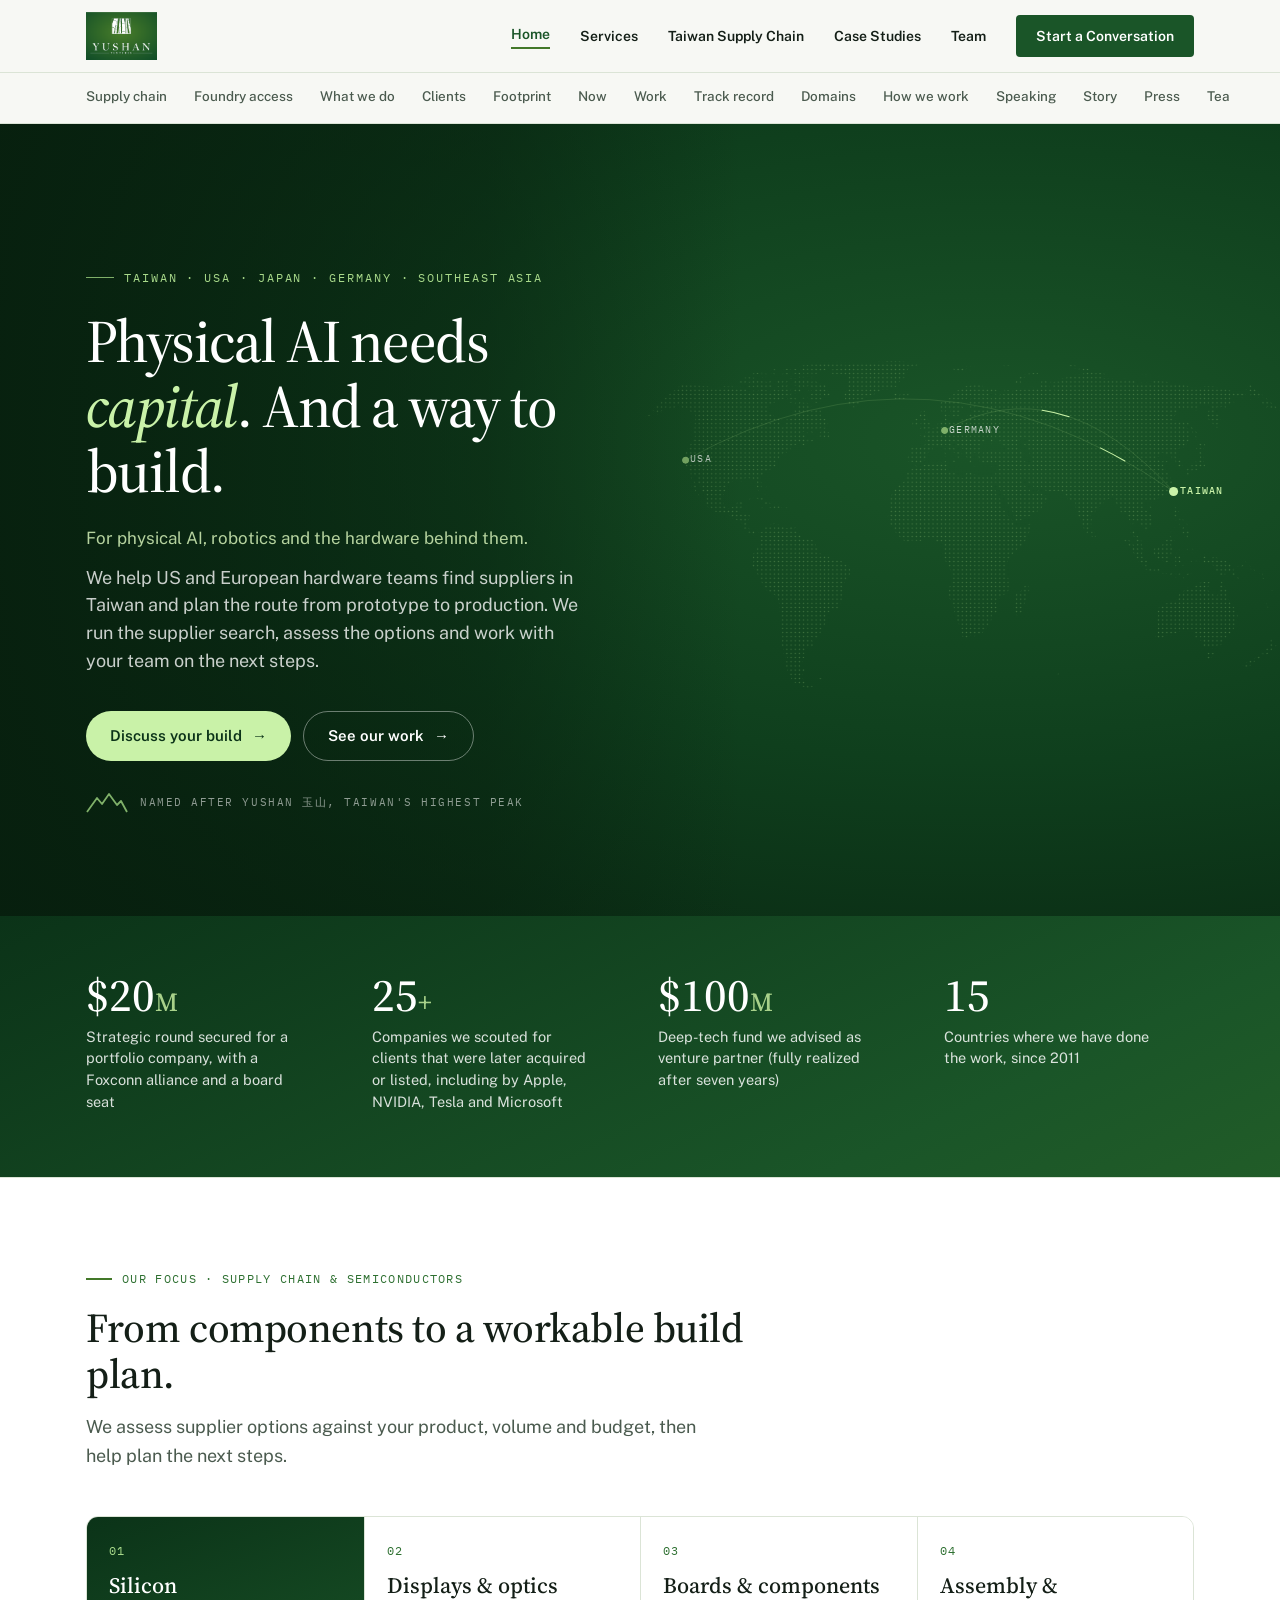
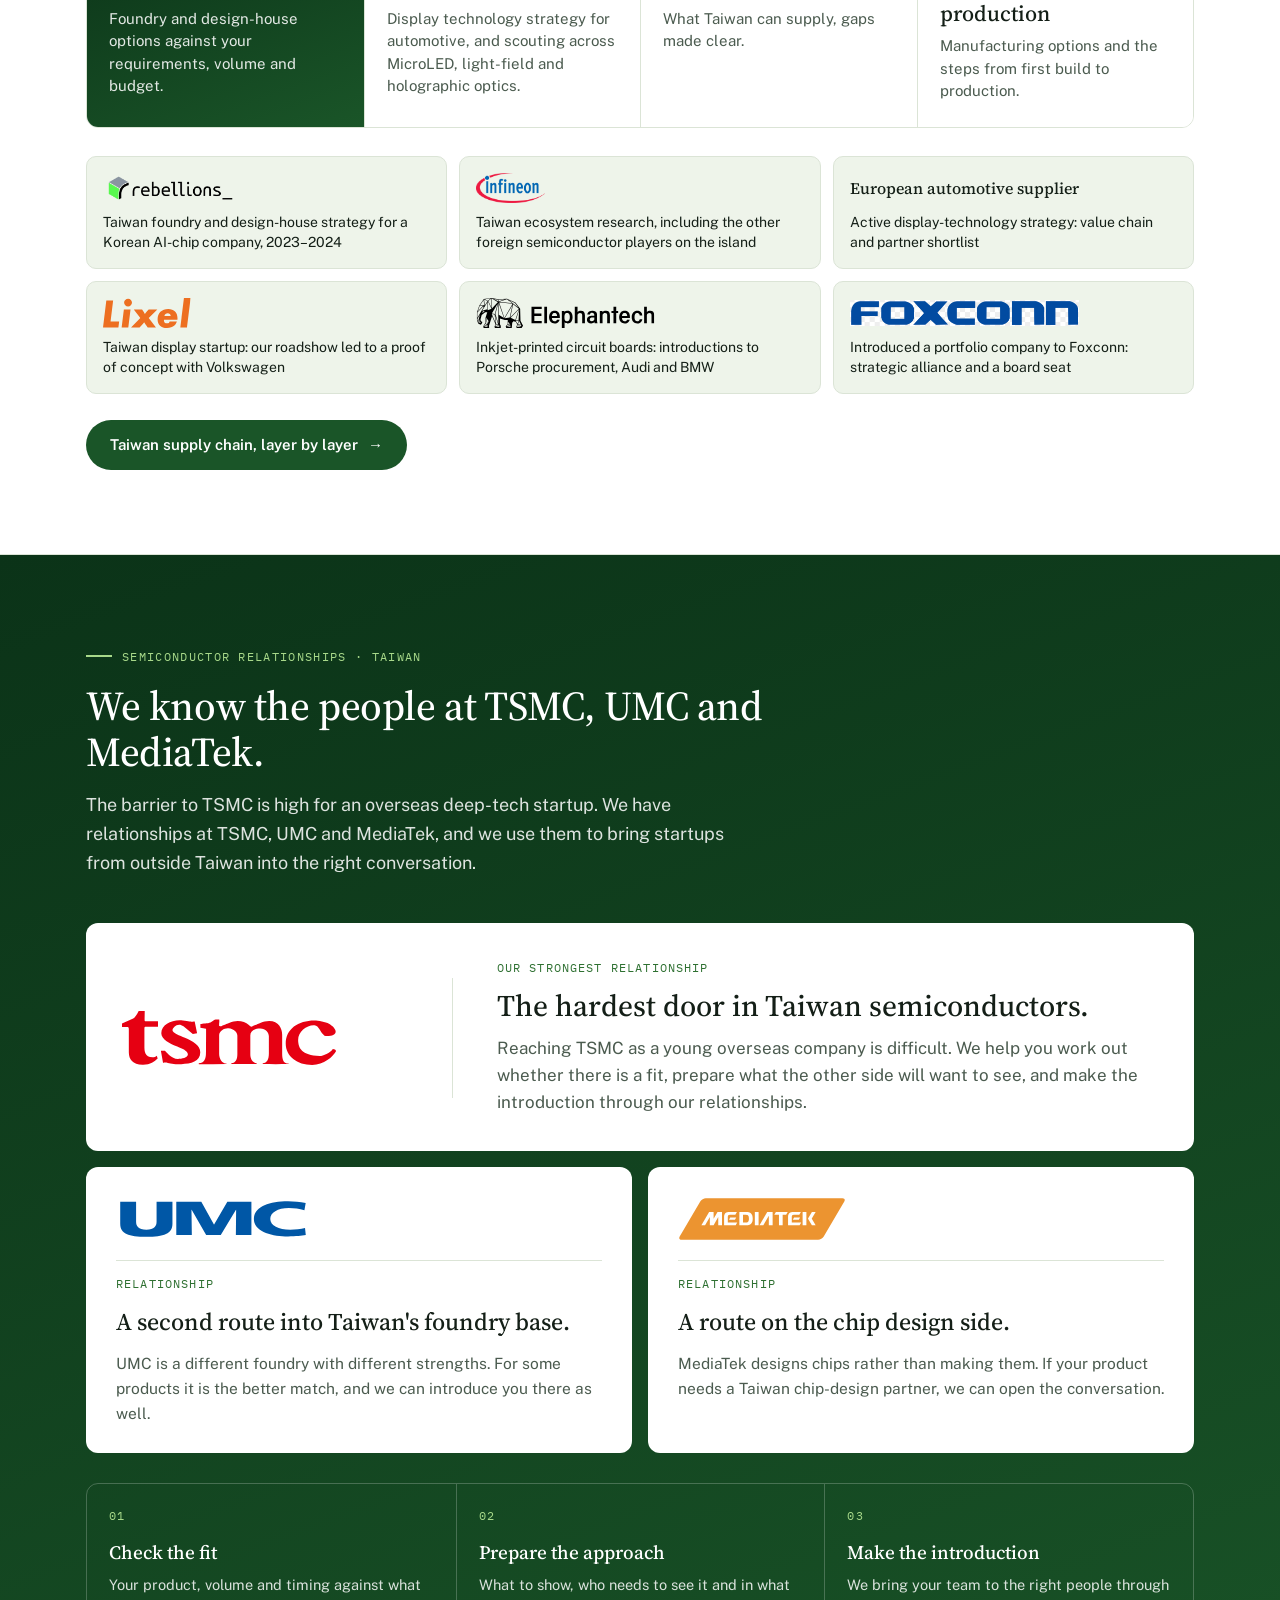
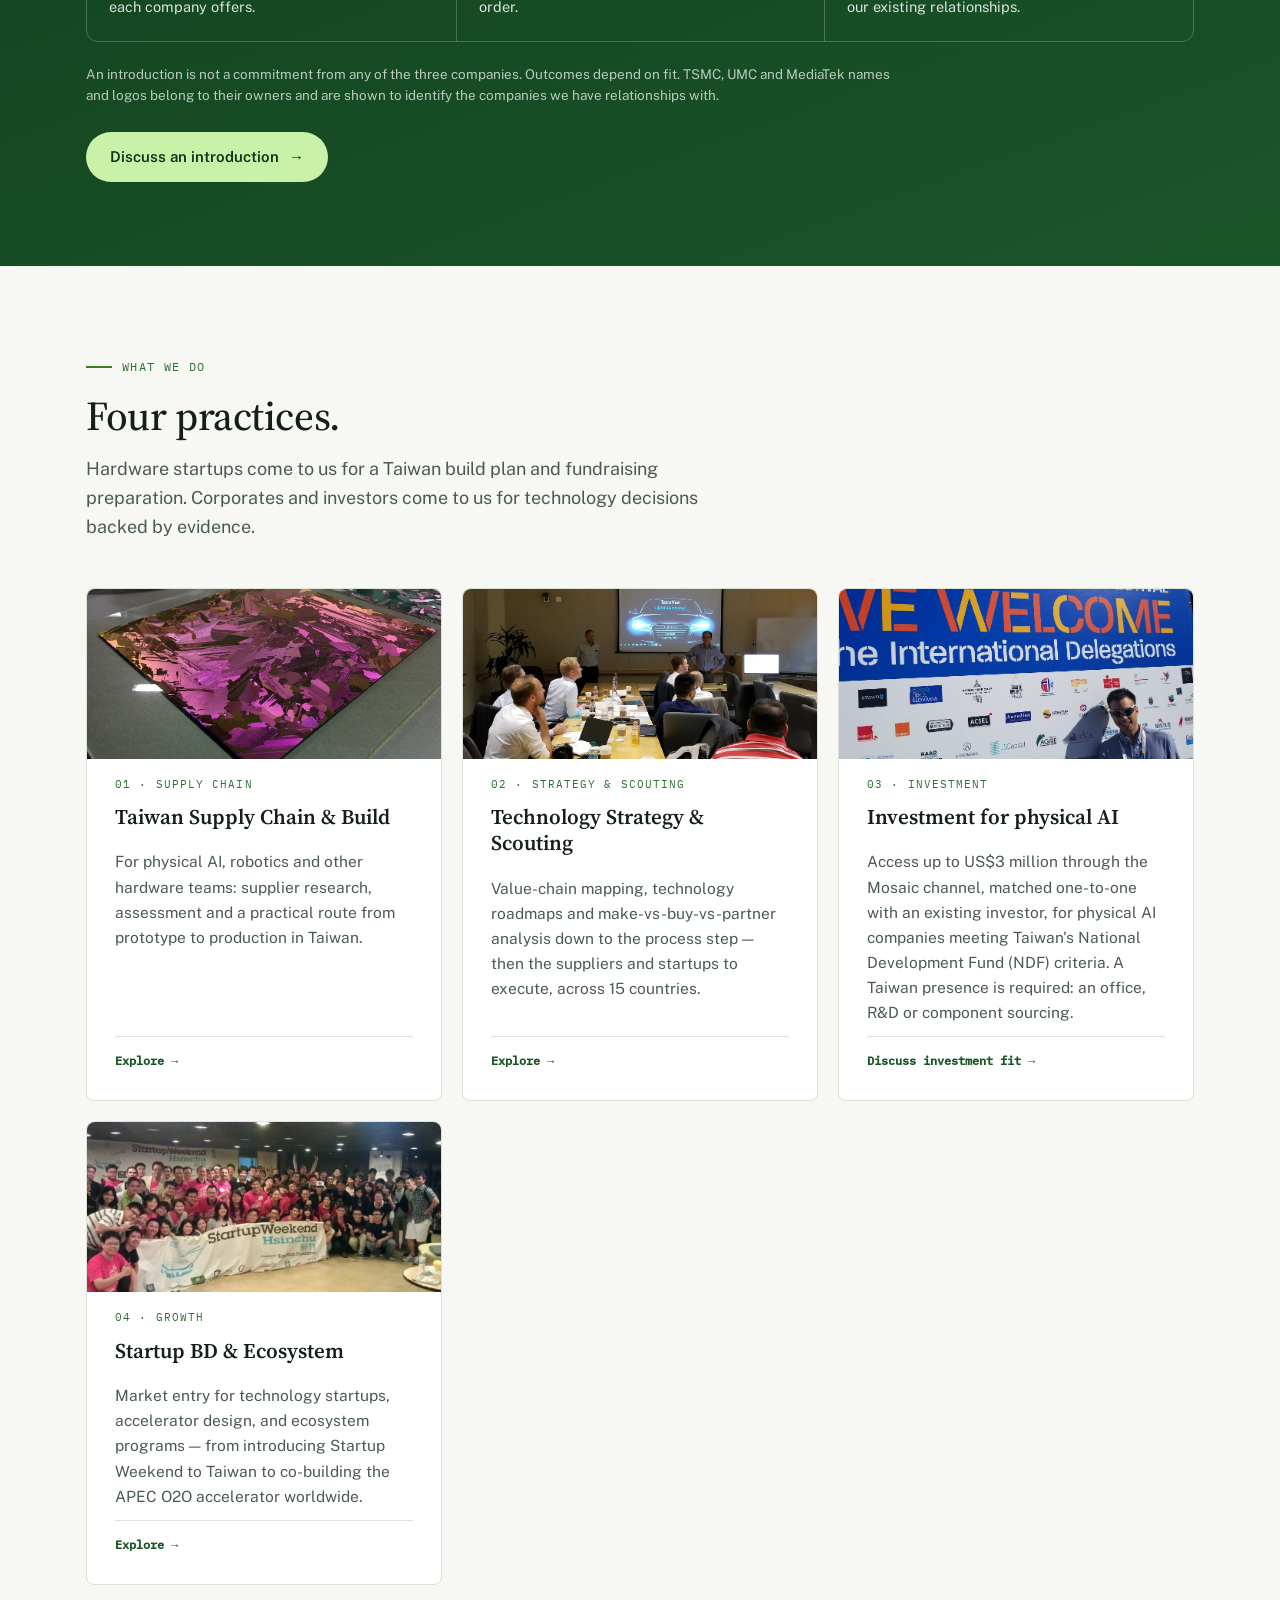
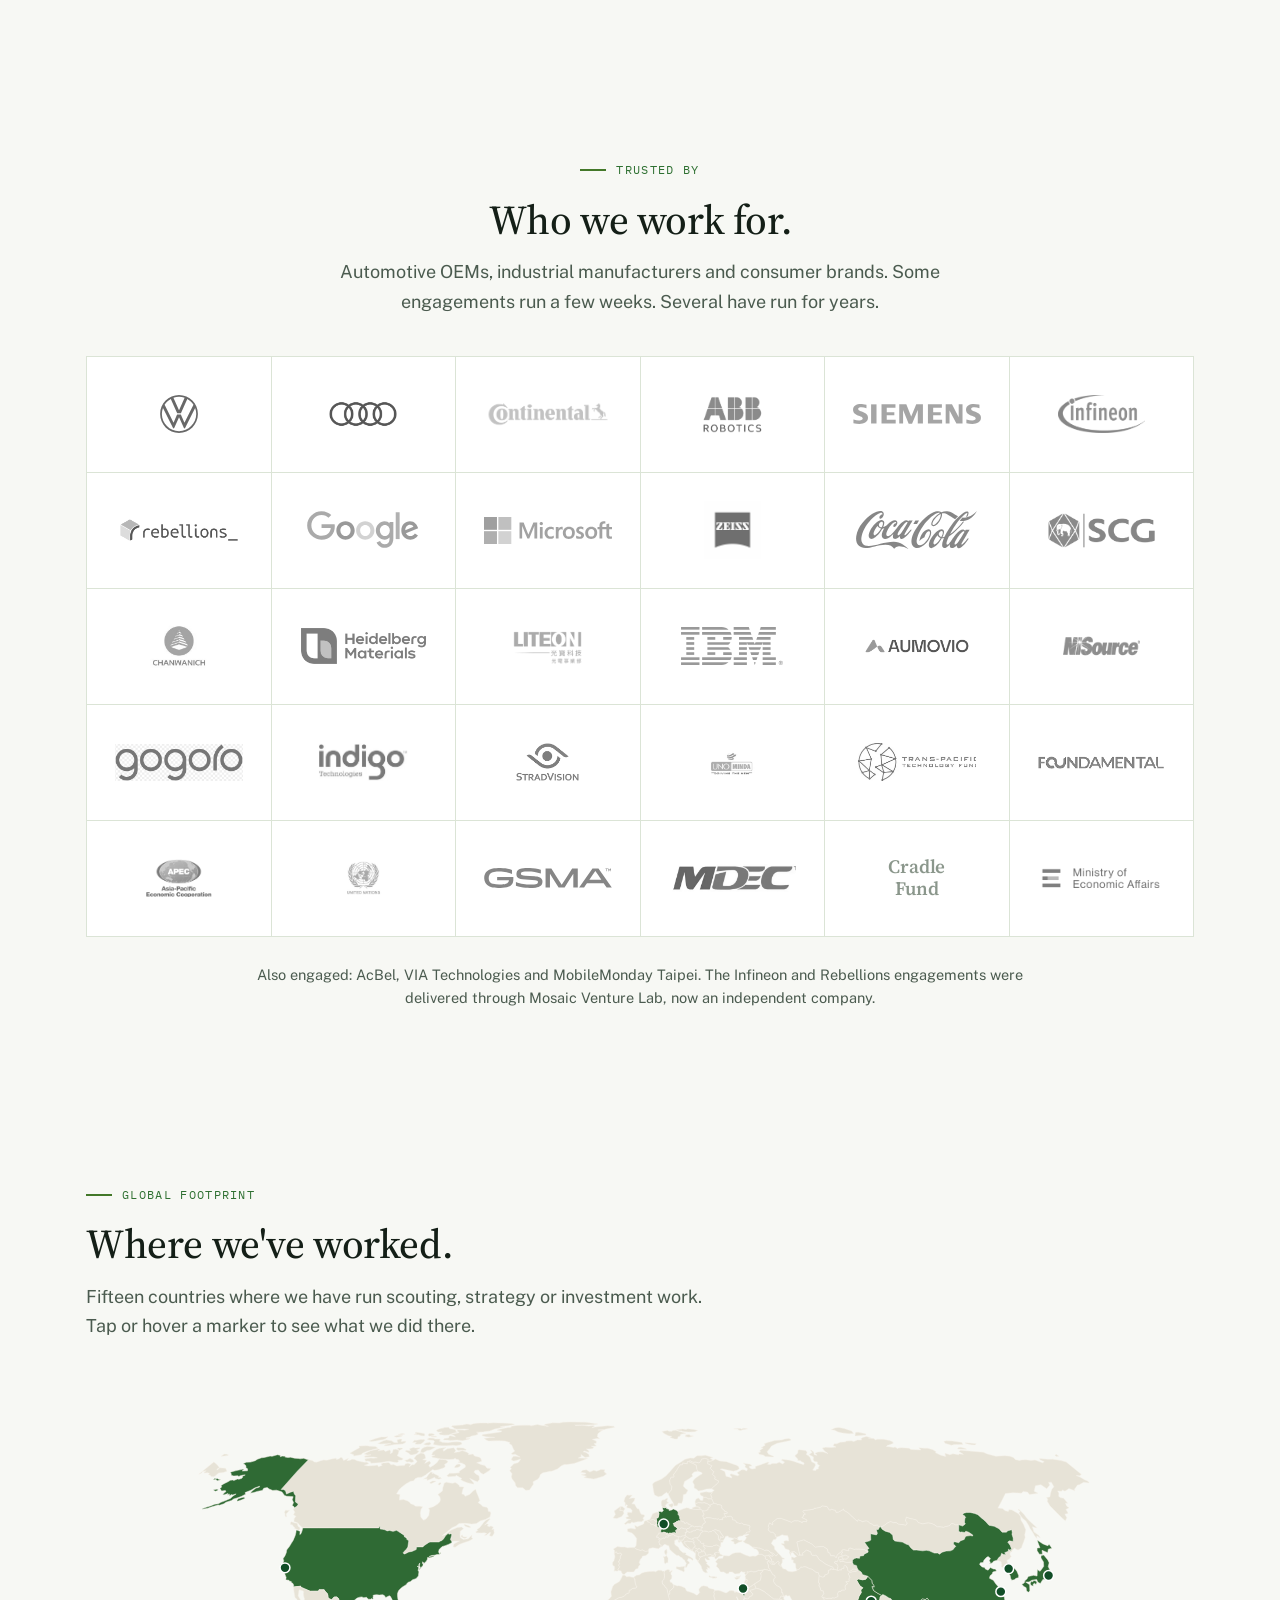
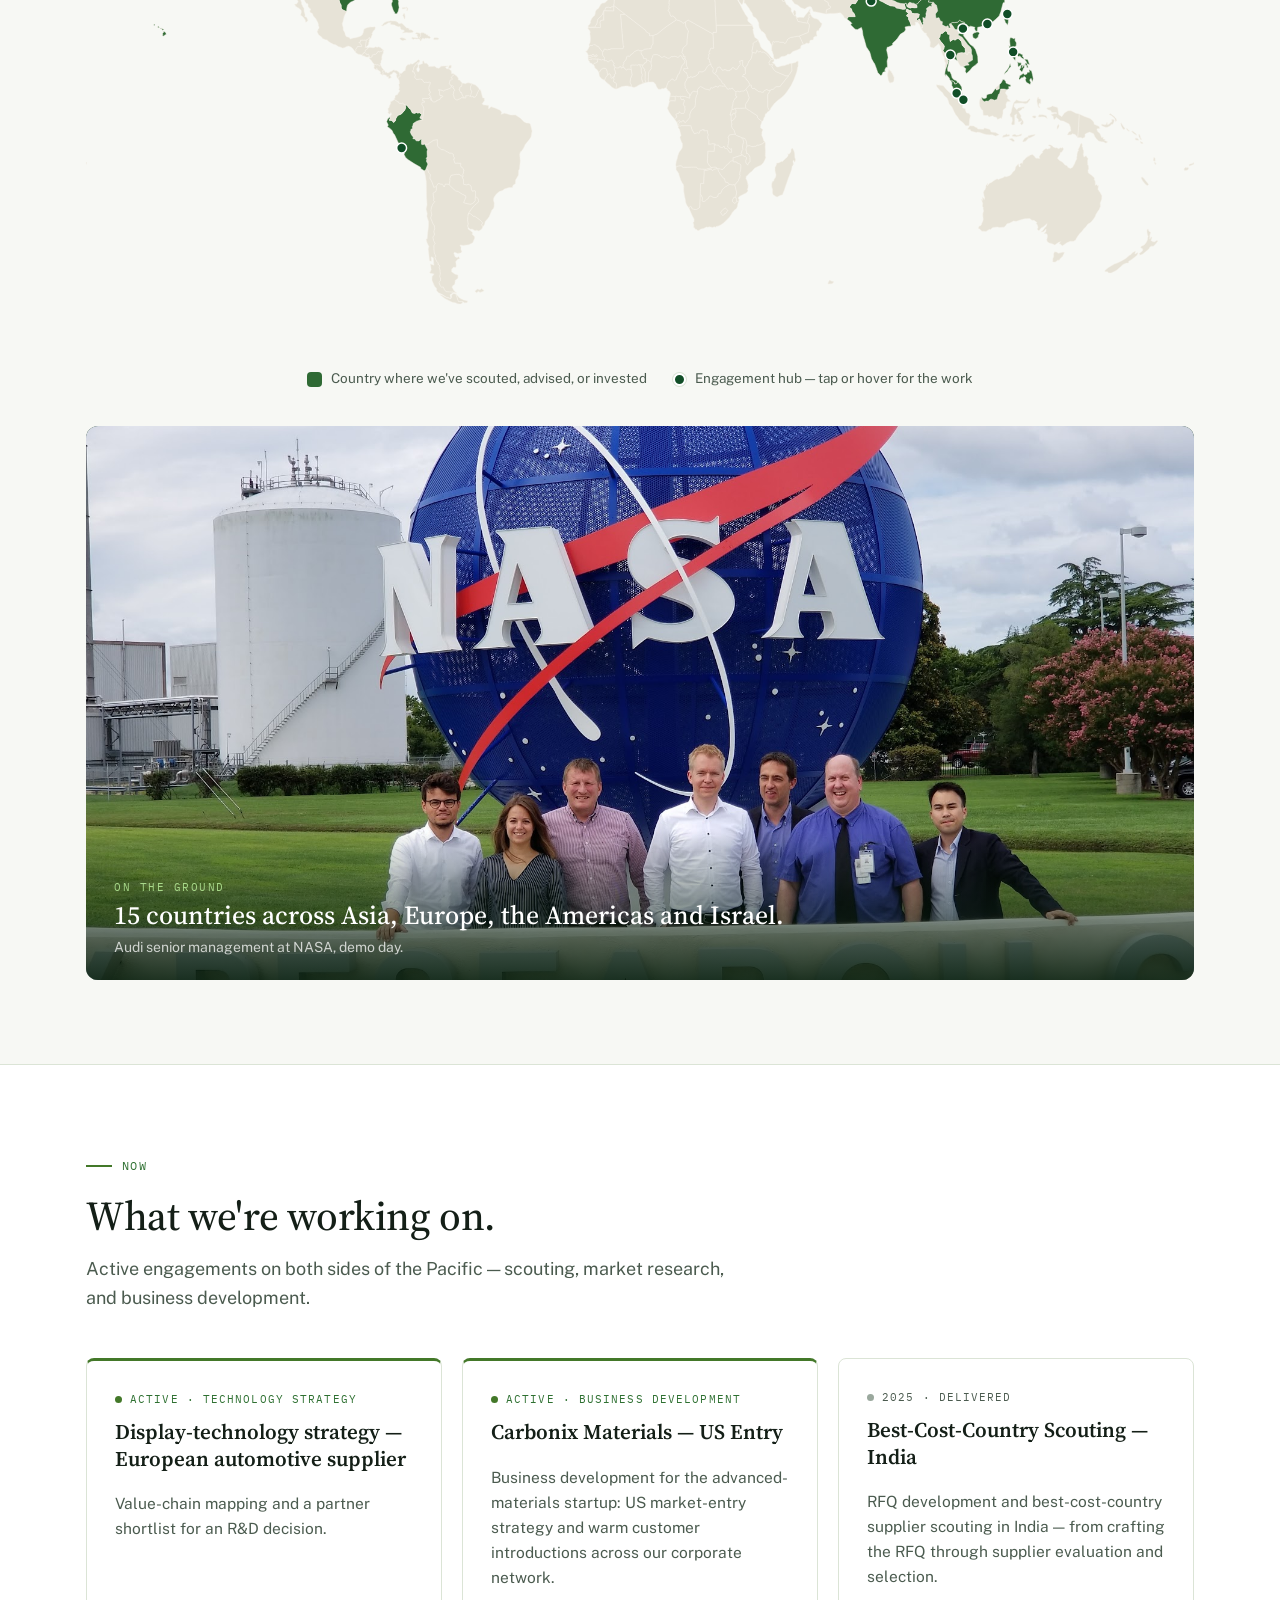
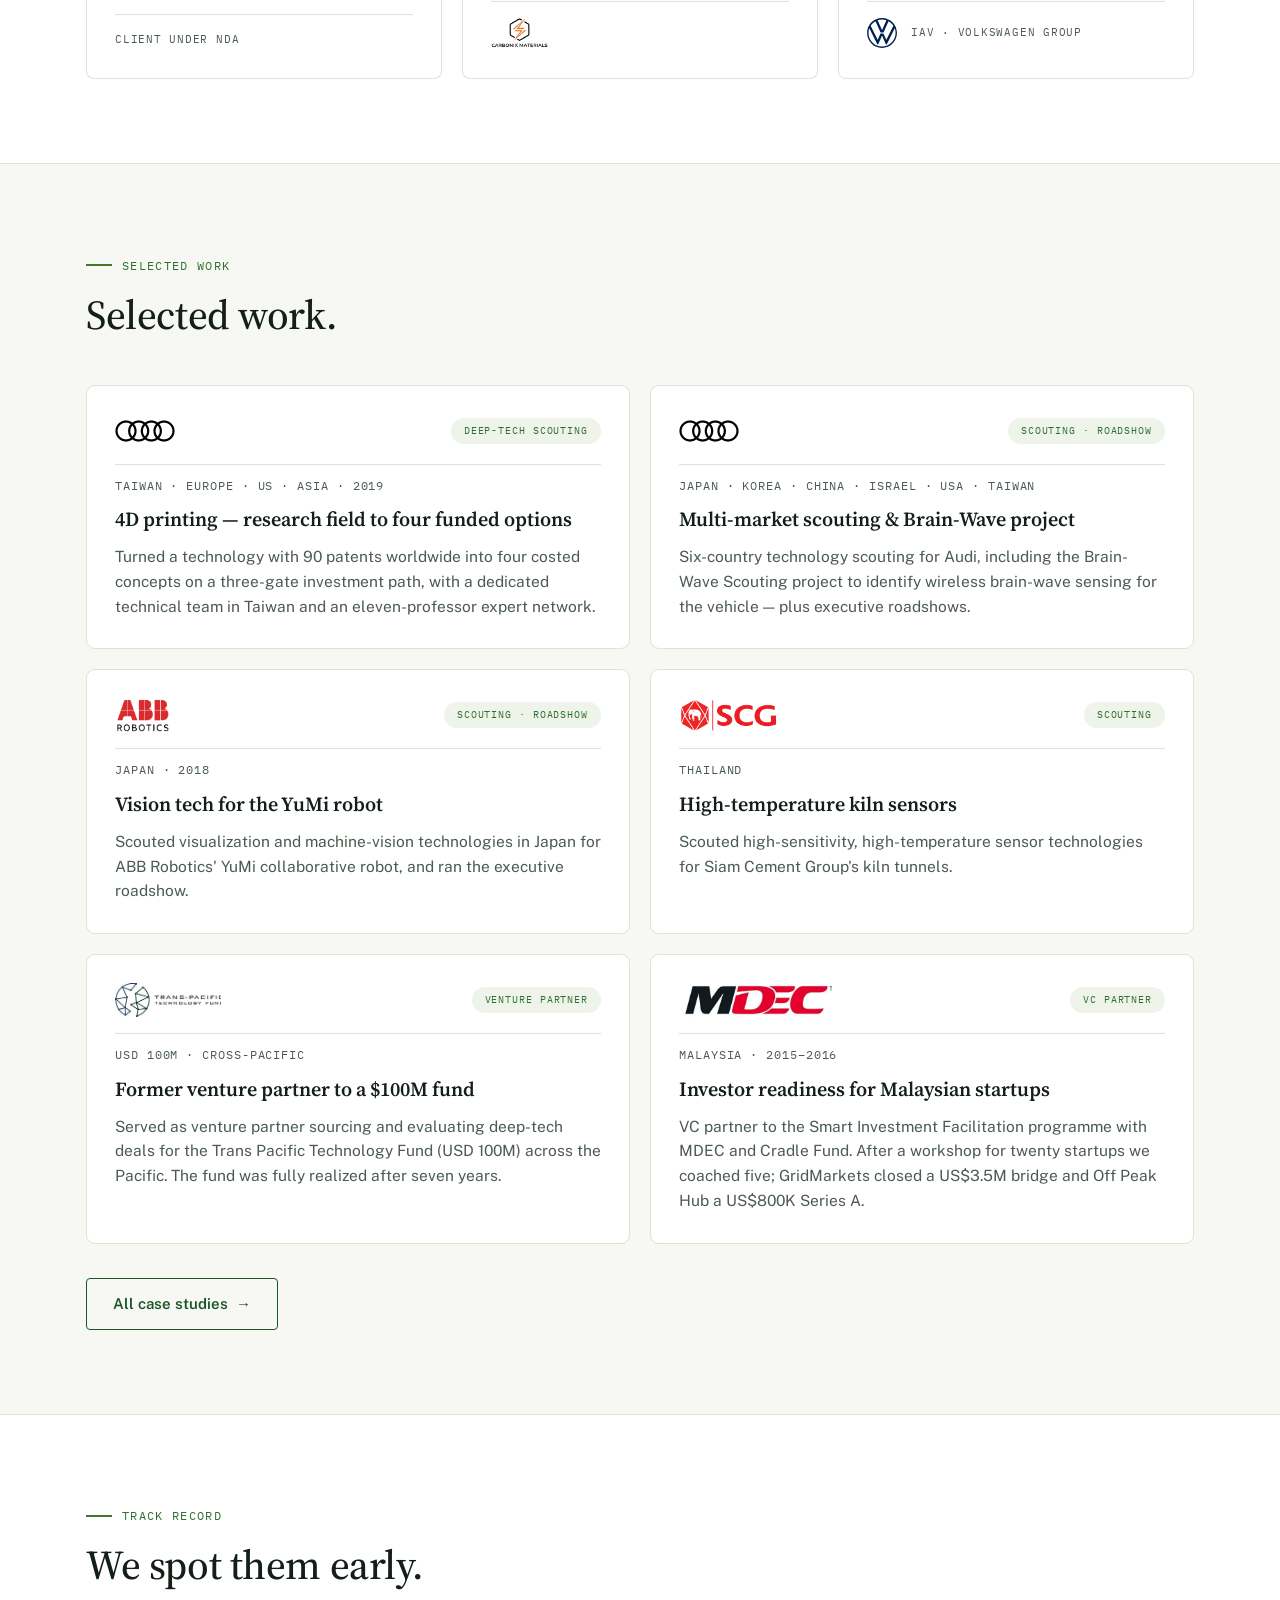
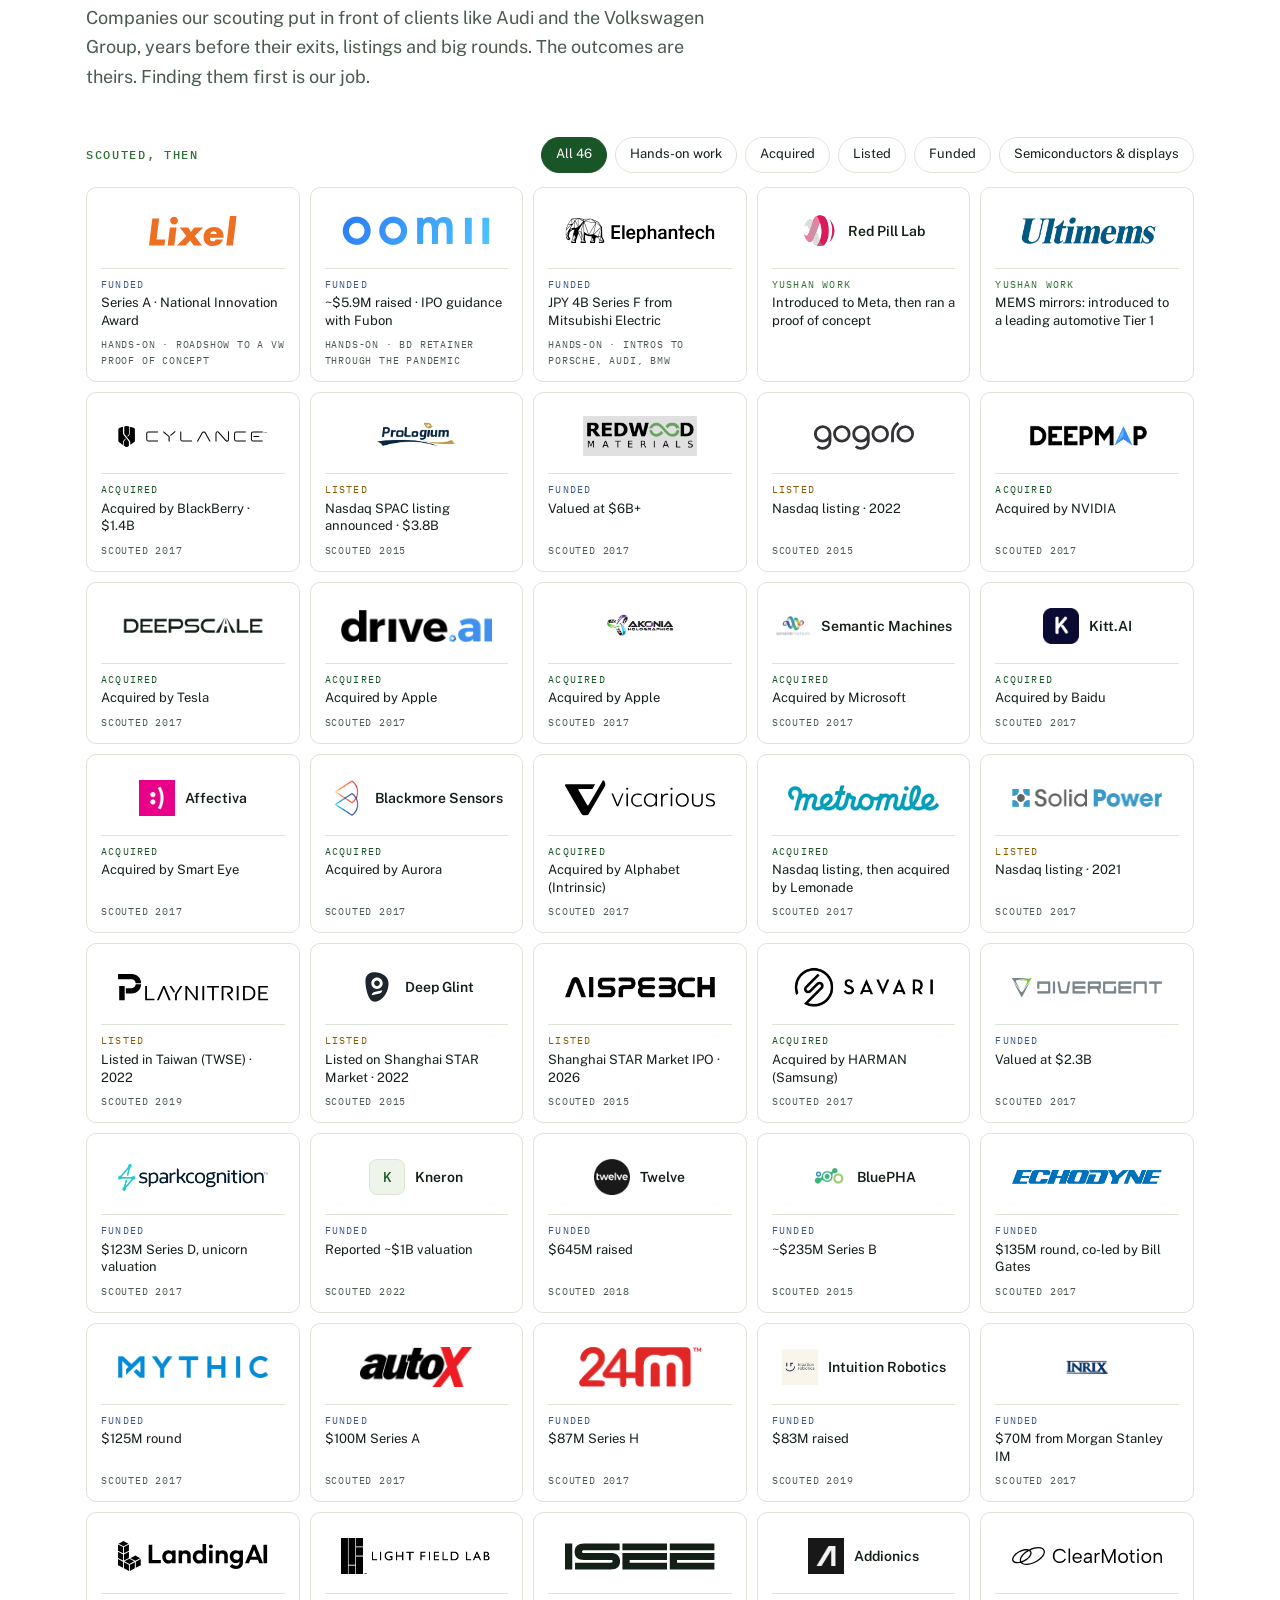
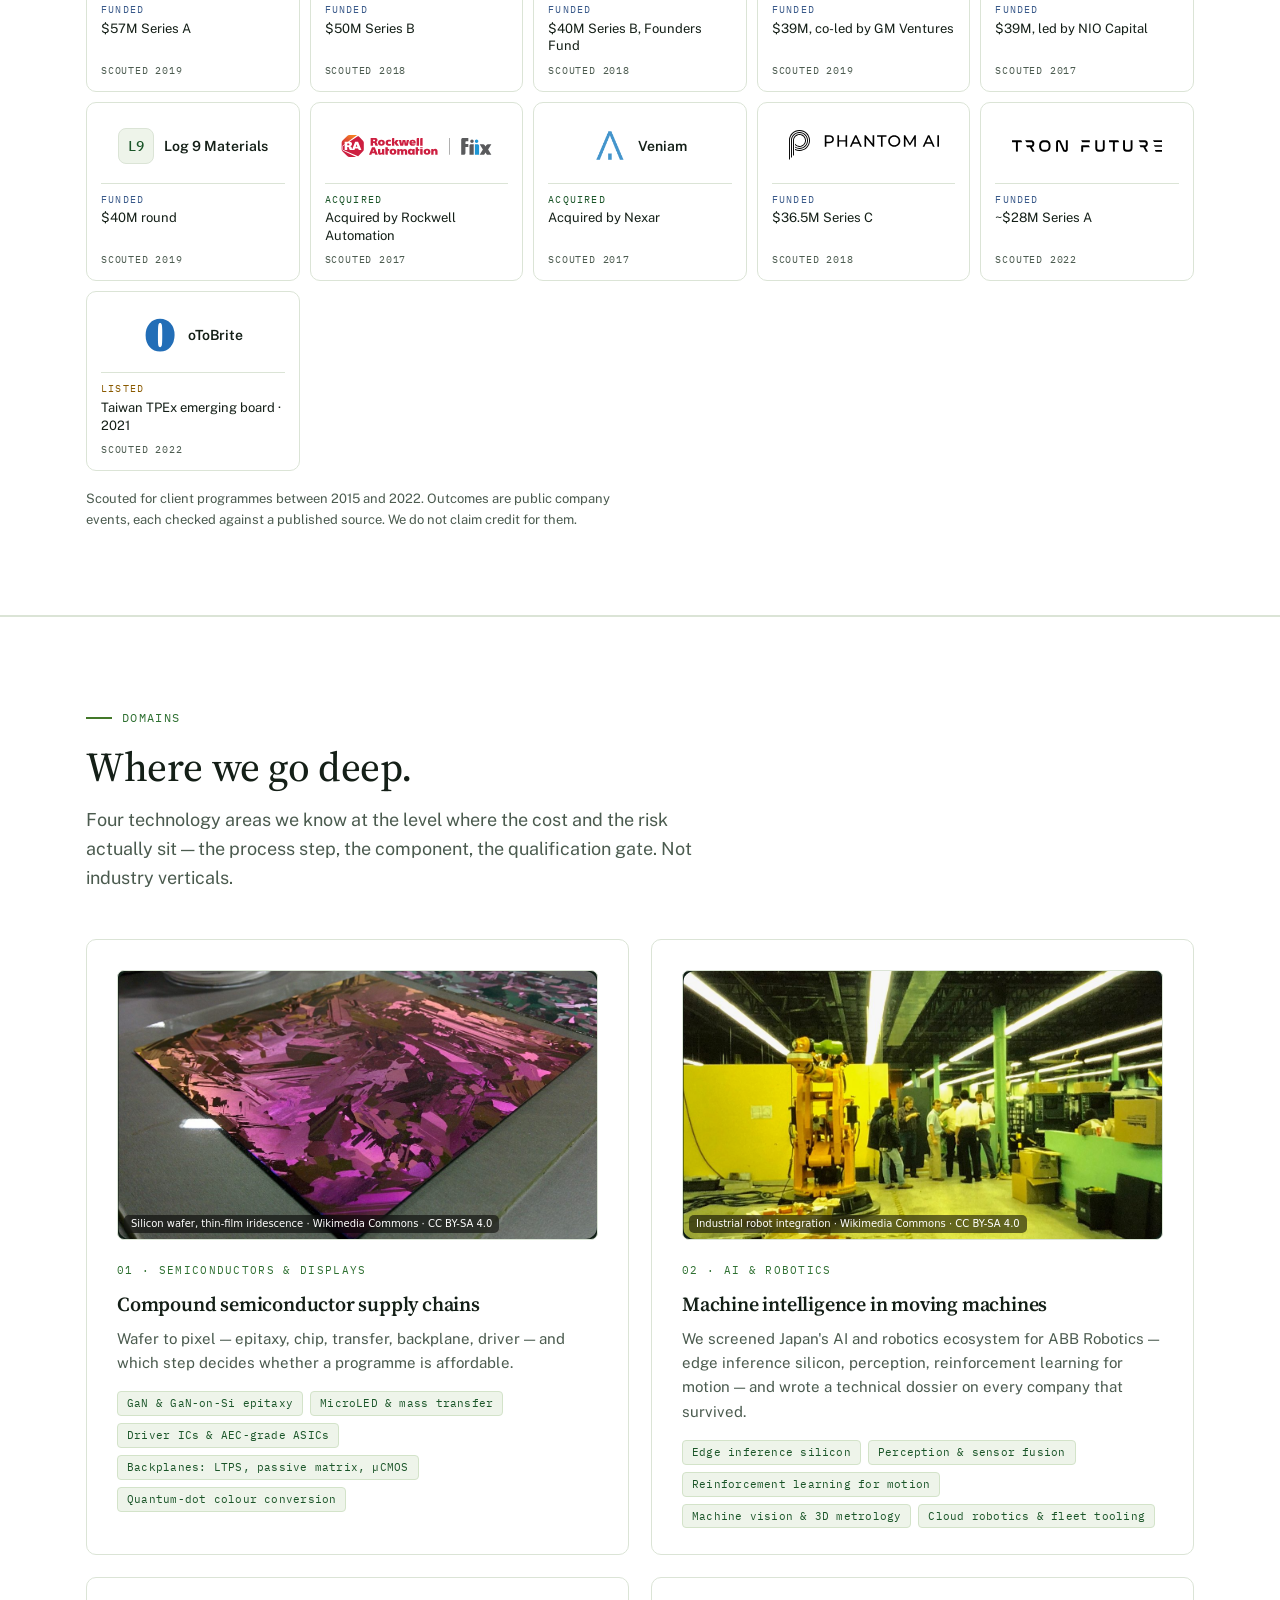
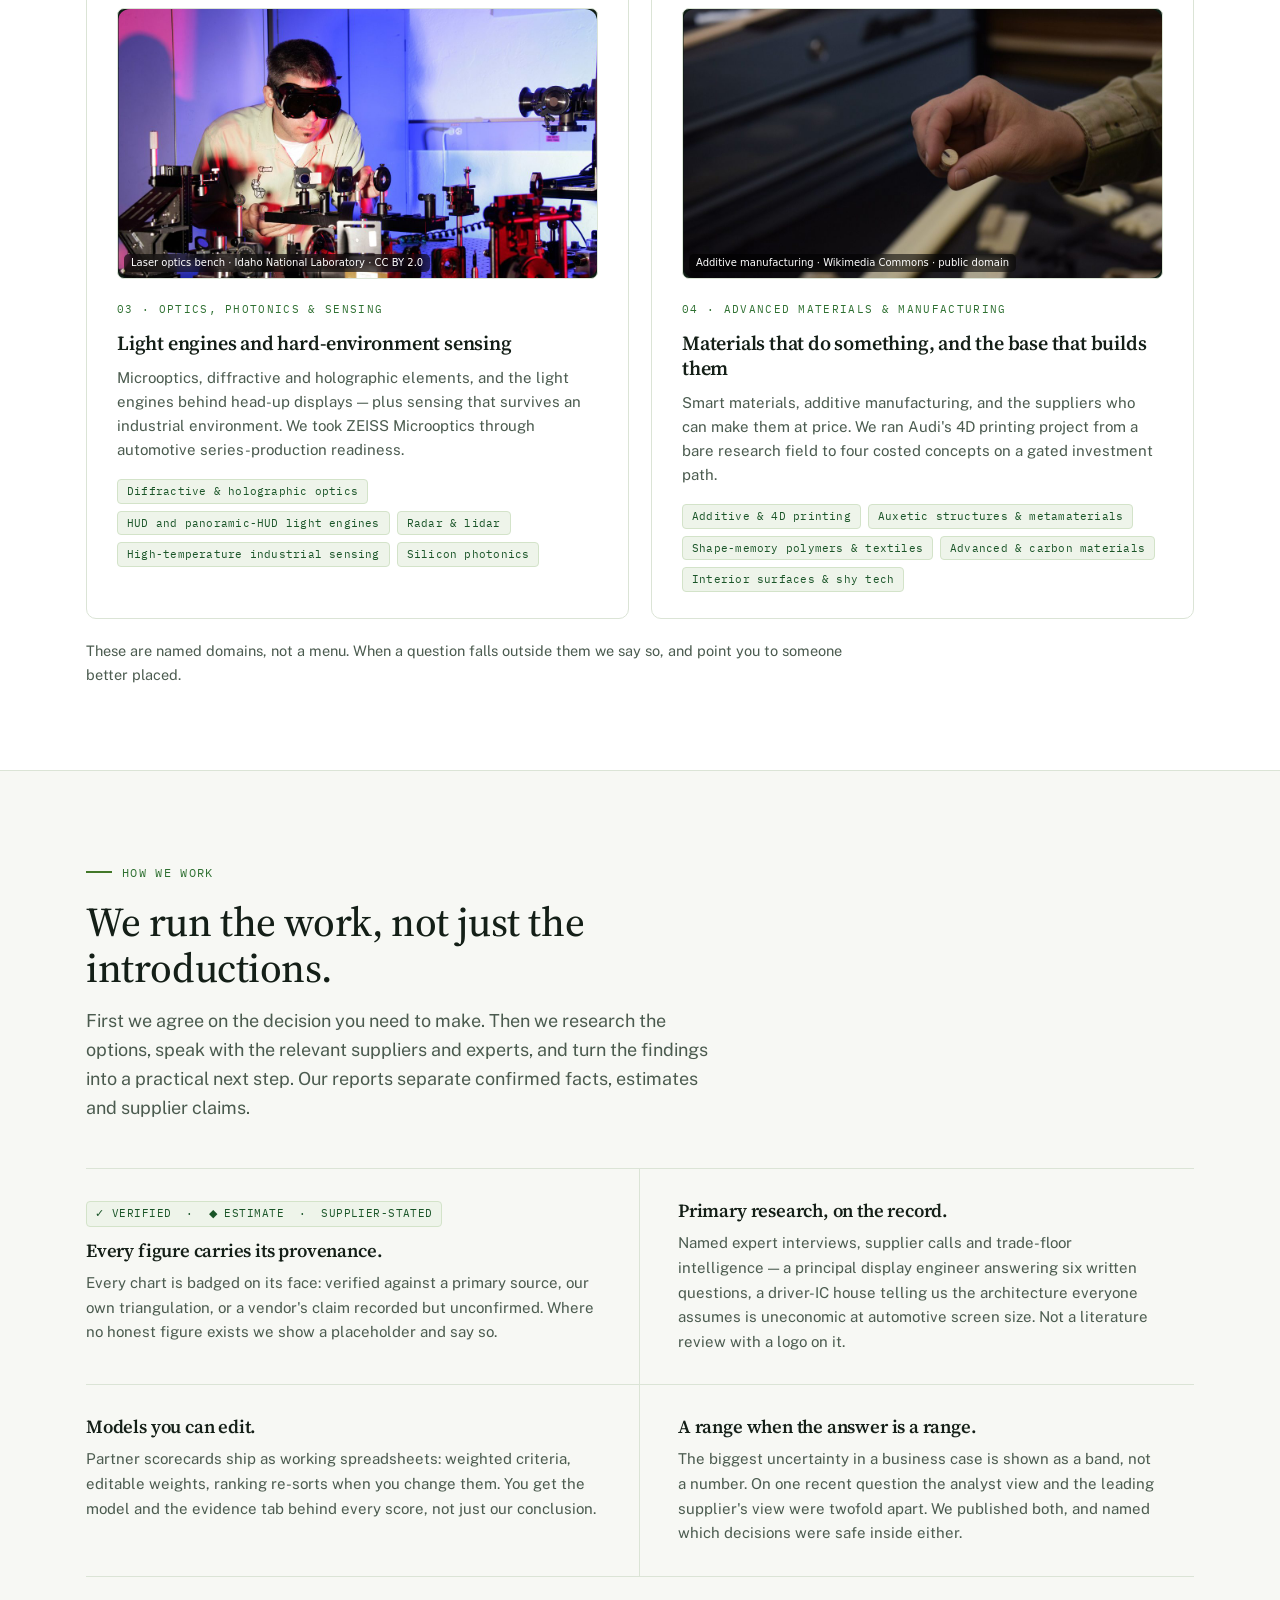
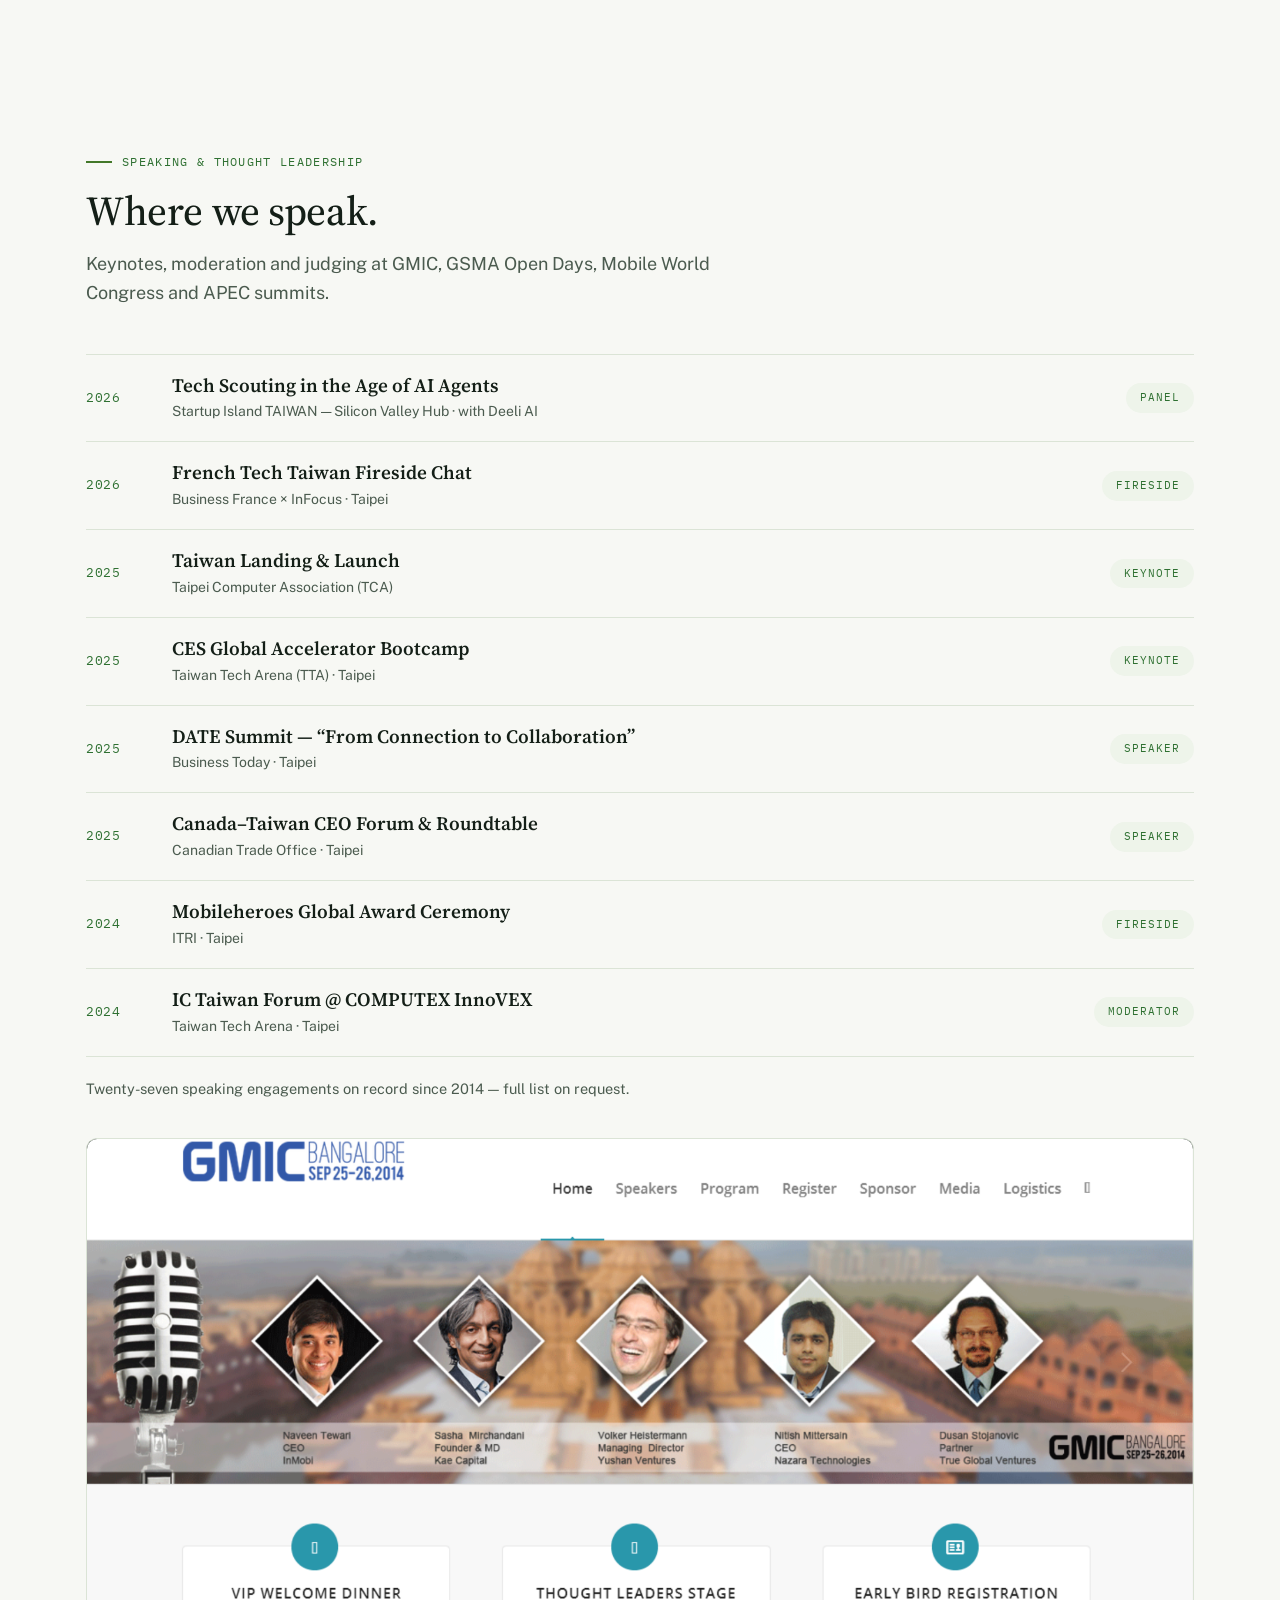
==== commit 139bd102: "Add Bruce Bateman website link to his team card Add Website beside Bruce Bateman's existing LinkedIn" ====
--- a/index.html
+++ b/index.html
@@ -647,7 +647,7 @@
         <h3>Bruce Bateman</h3>
         <div class="team-role">Partner · Semiconductor Research Lead · Taiwan</div>
         <p>A serial entrepreneur and IoT specialist who has spent his career in technology companies including Dell and PictureTel, Bruce leads Yushan's semiconductor research and scouting with decades of cross-border operating experience across Asia's technology and manufacturing sectors.</p>
-        <div class="team-links"><a href="https://www.linkedin.com/in/brucewbateman/" target="_blank" rel="noopener">LinkedIn</a></div>
+        <div class="team-links"><a href="https://www.linkedin.com/in/brucewbateman/" target="_blank" rel="noopener">LinkedIn</a><a href="https://www.brucebateman.com/" target="_blank" rel="noopener">Website</a></div>
       </div>
       <div class="team-mini">
         <image-slot id="photo-vk" src="assets/VK.jpeg" shape="circle" placeholder="Photo"></image-slot>
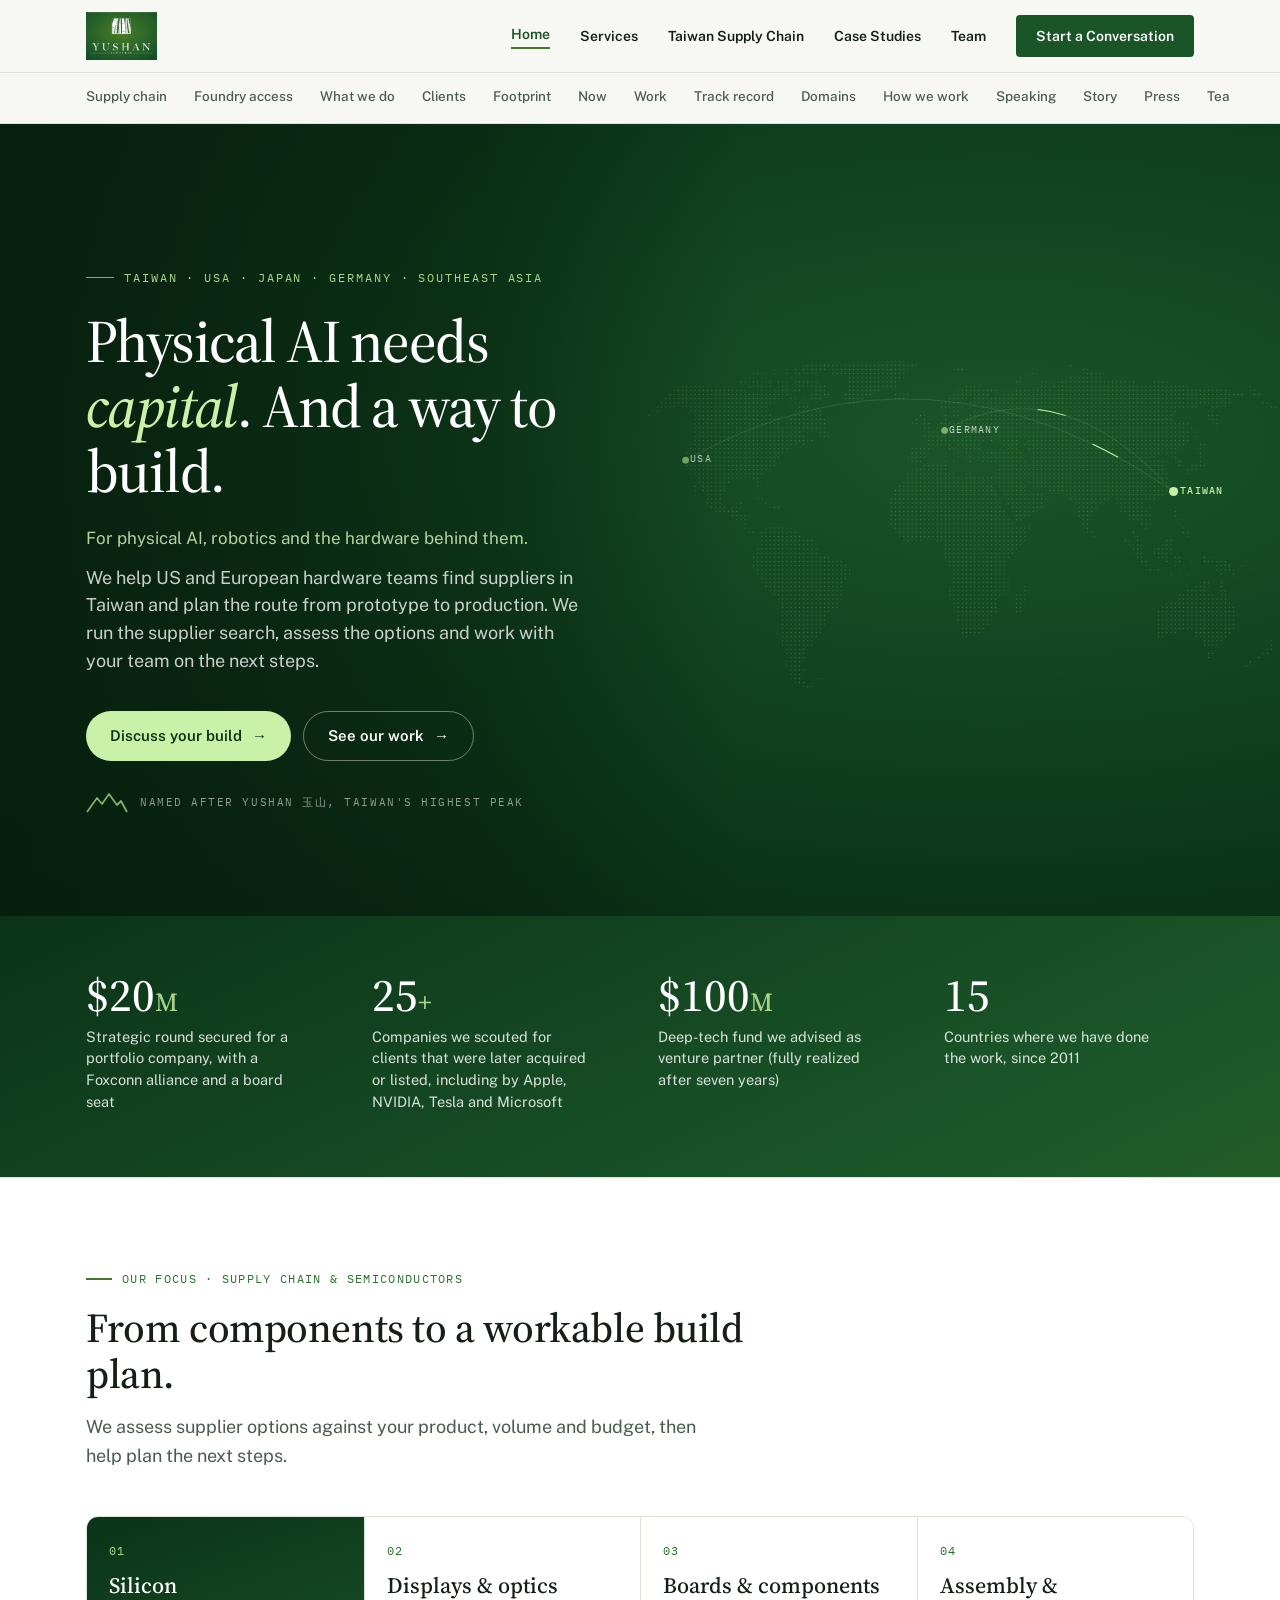
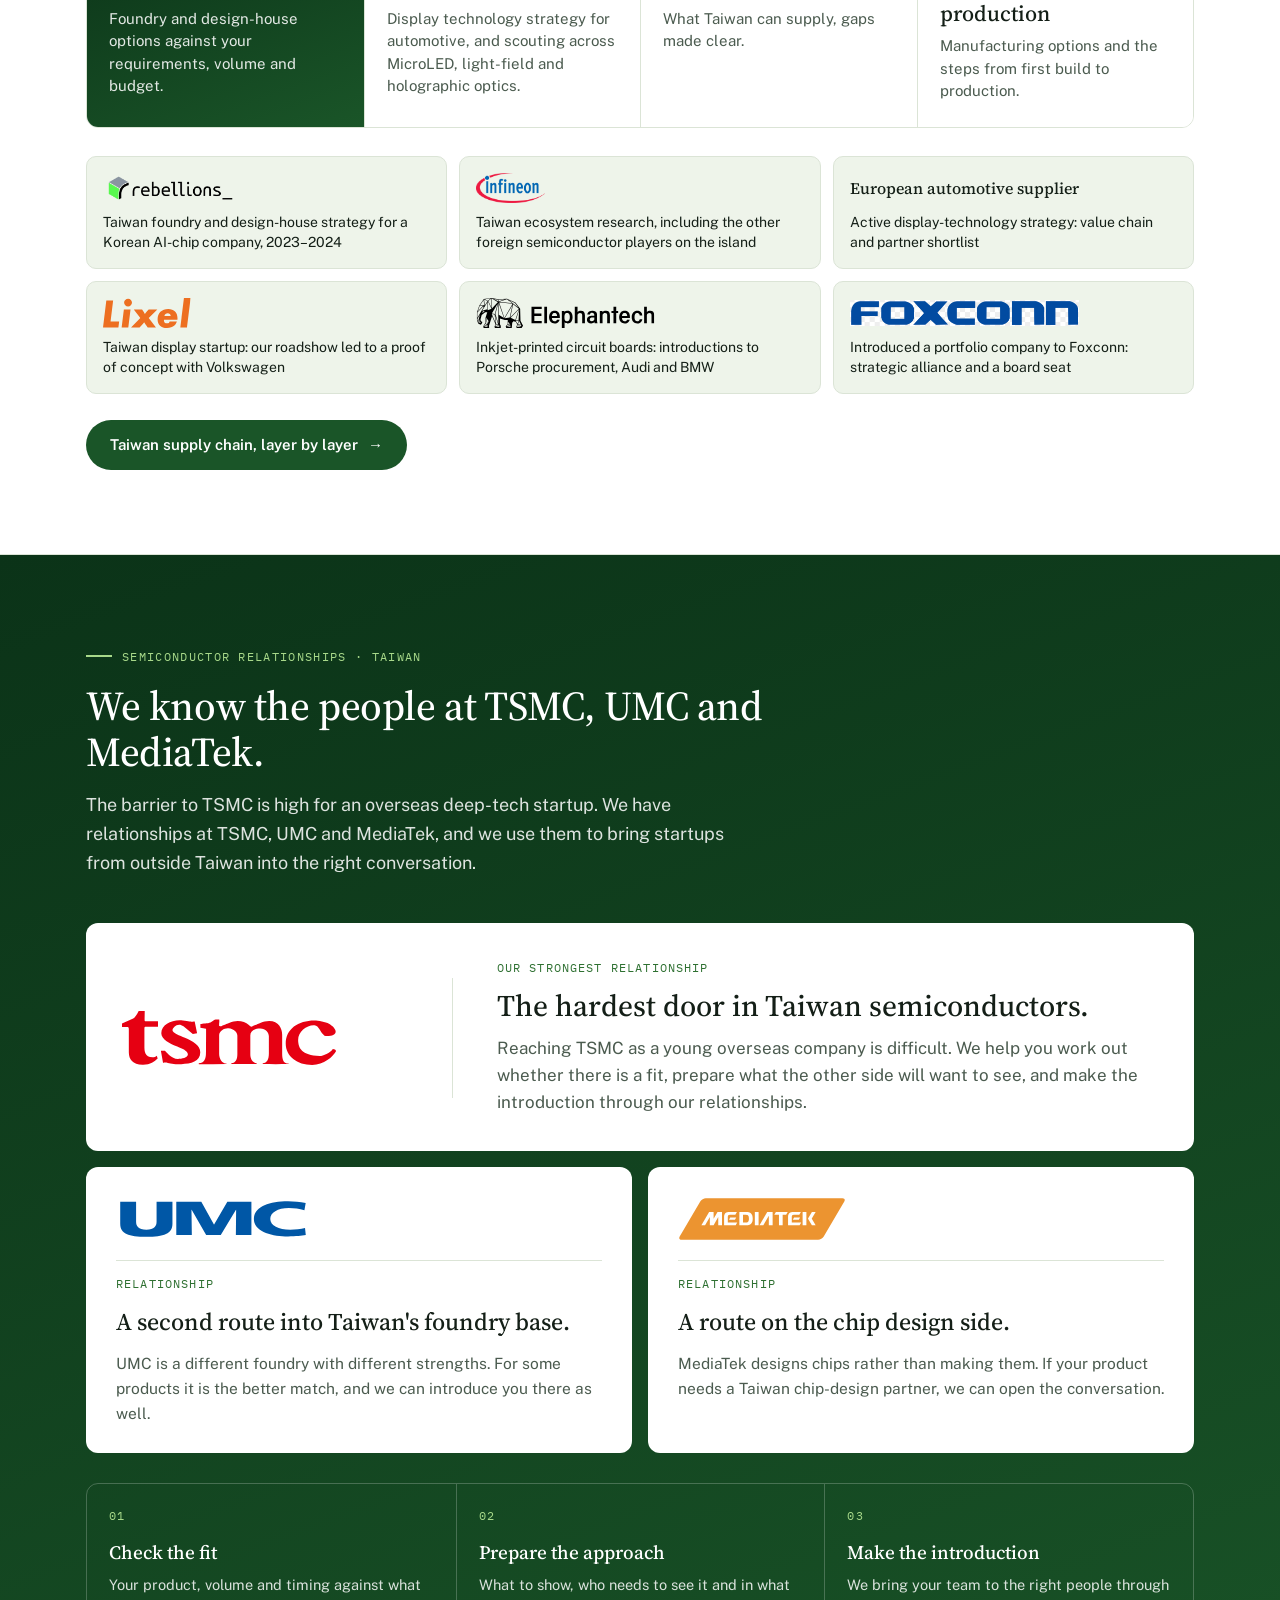
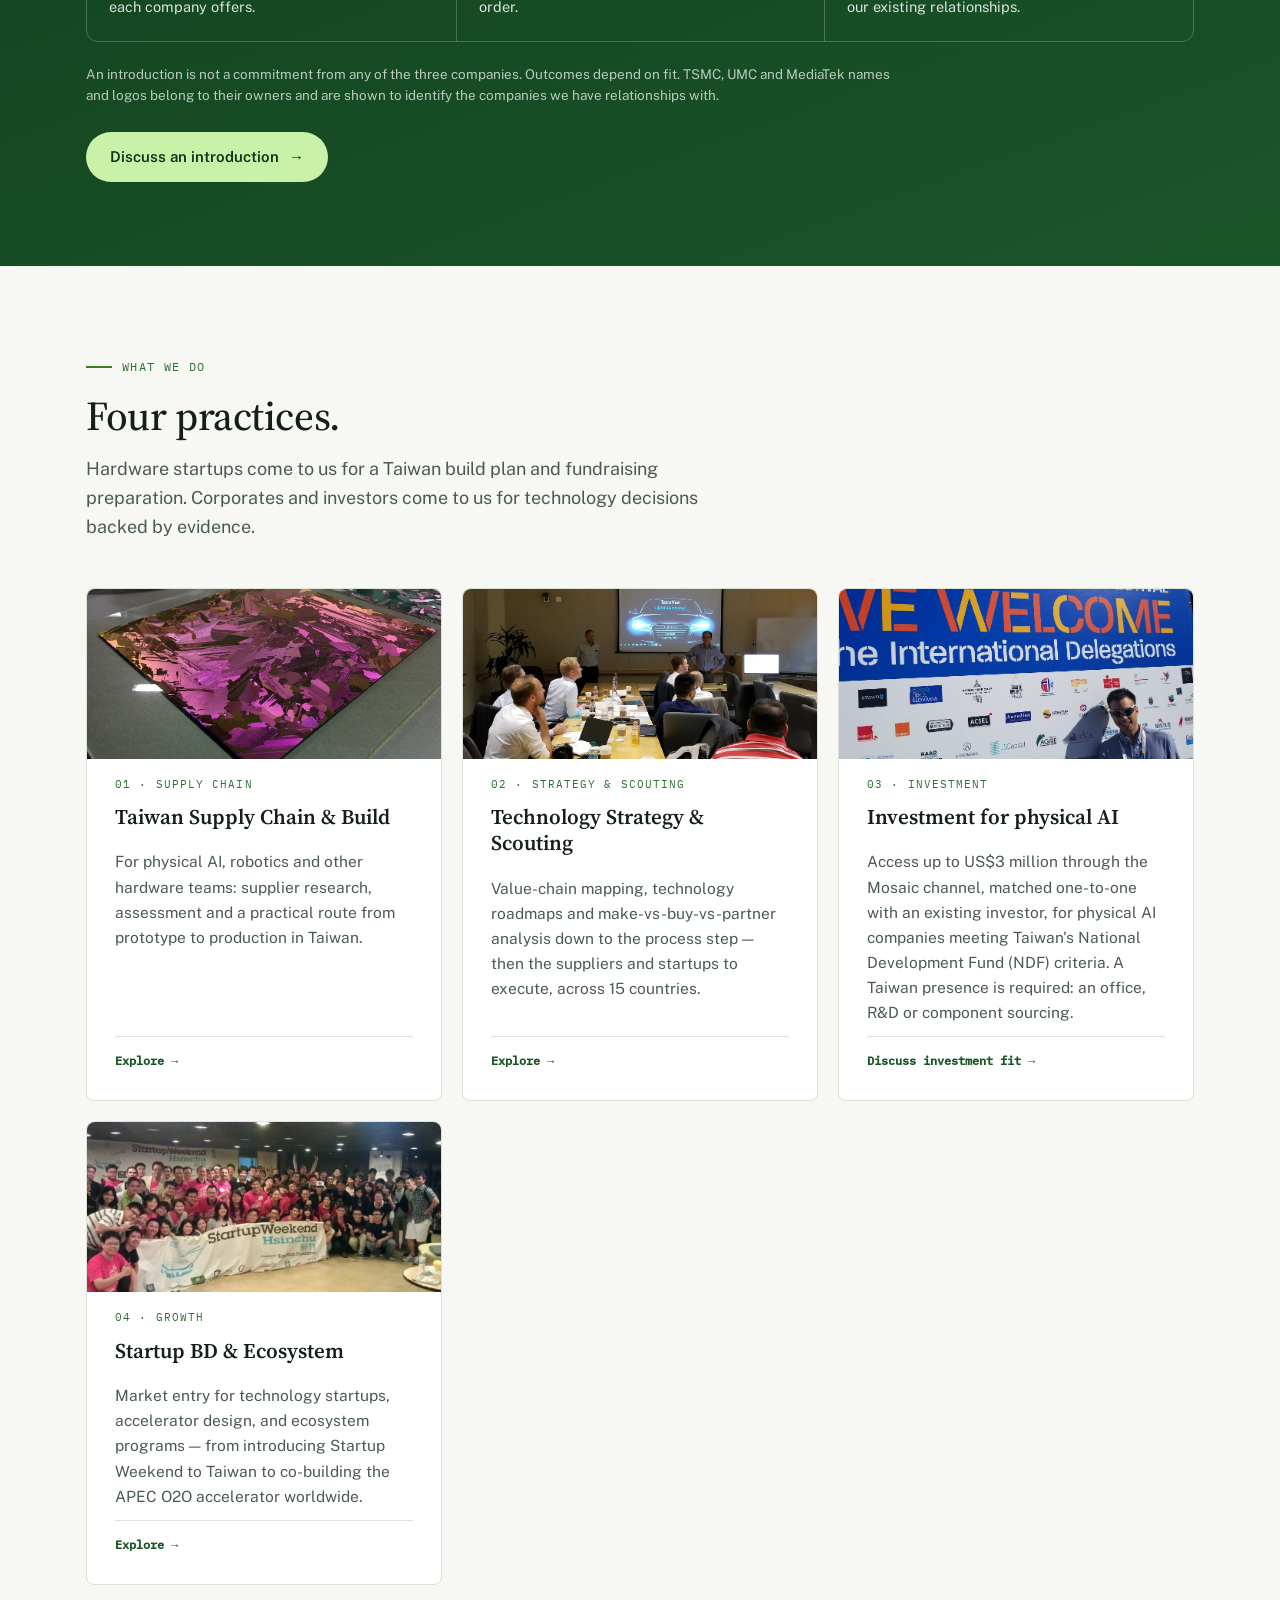
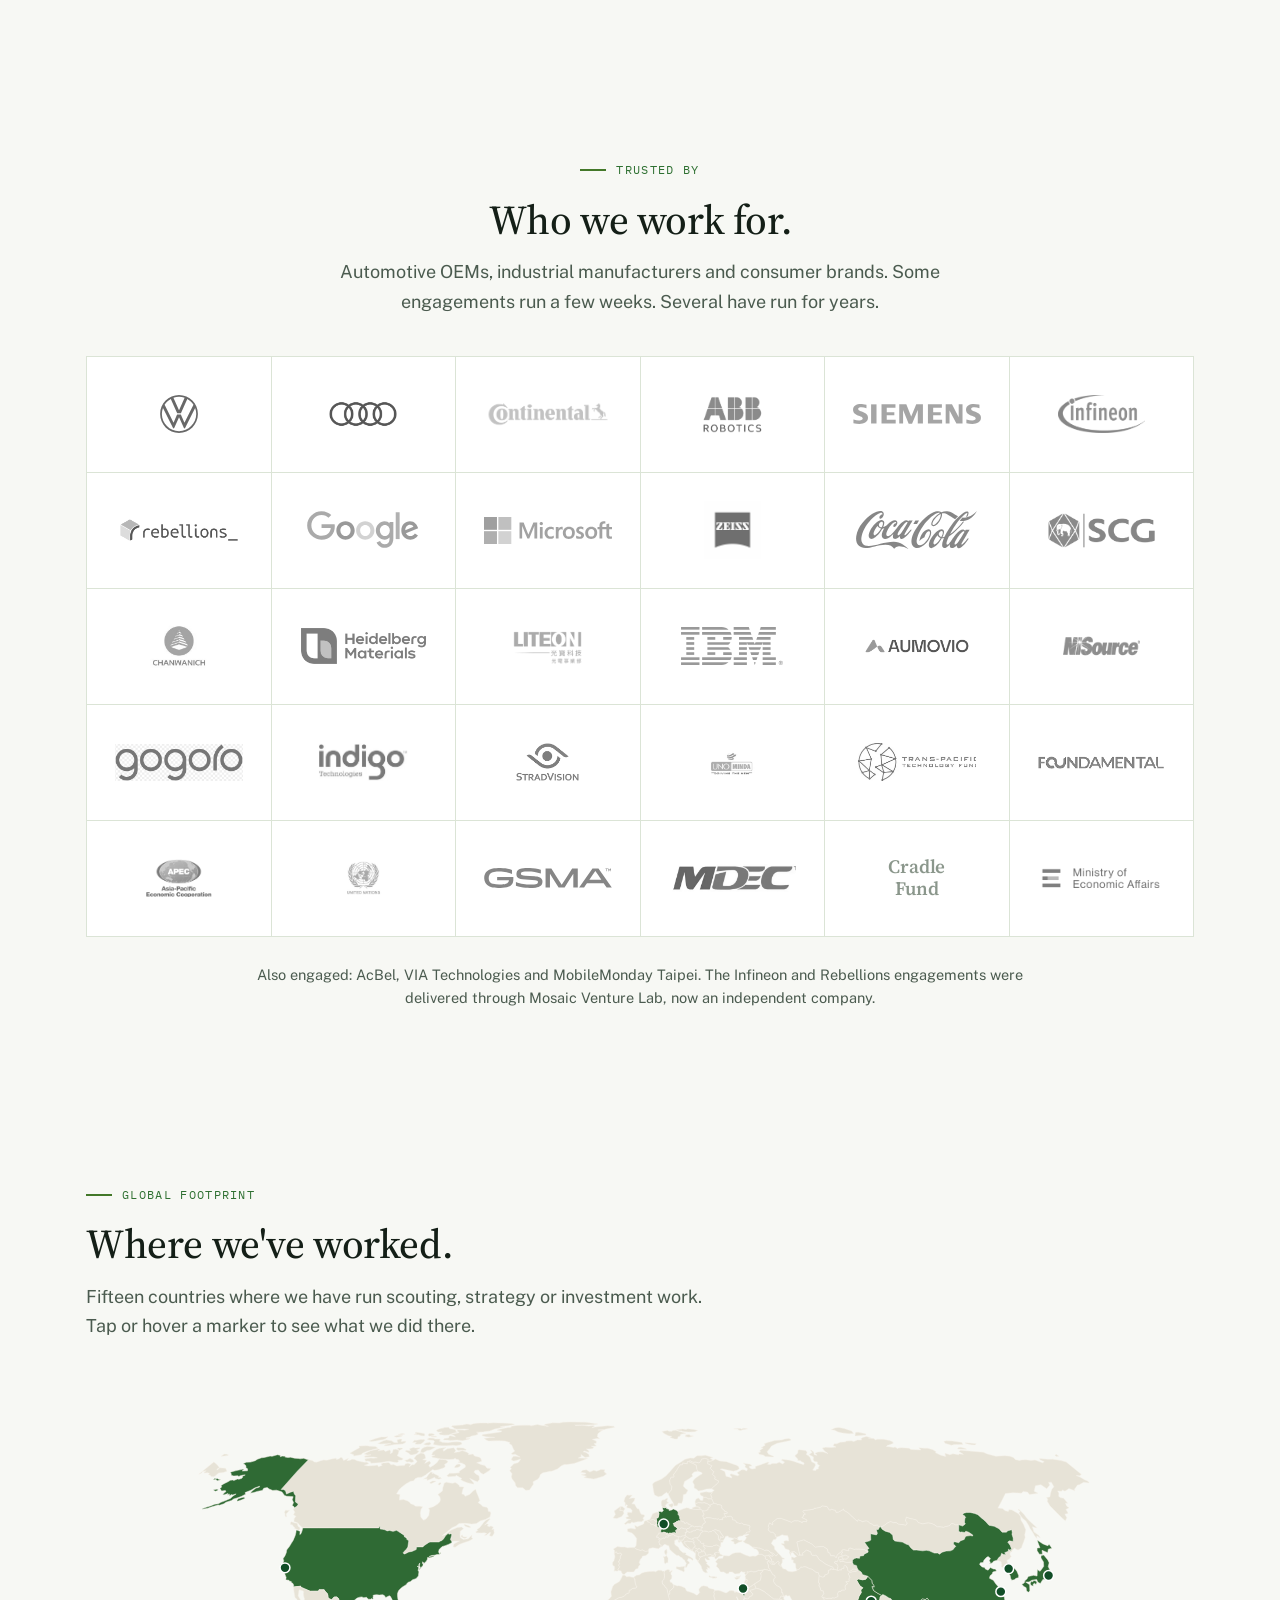
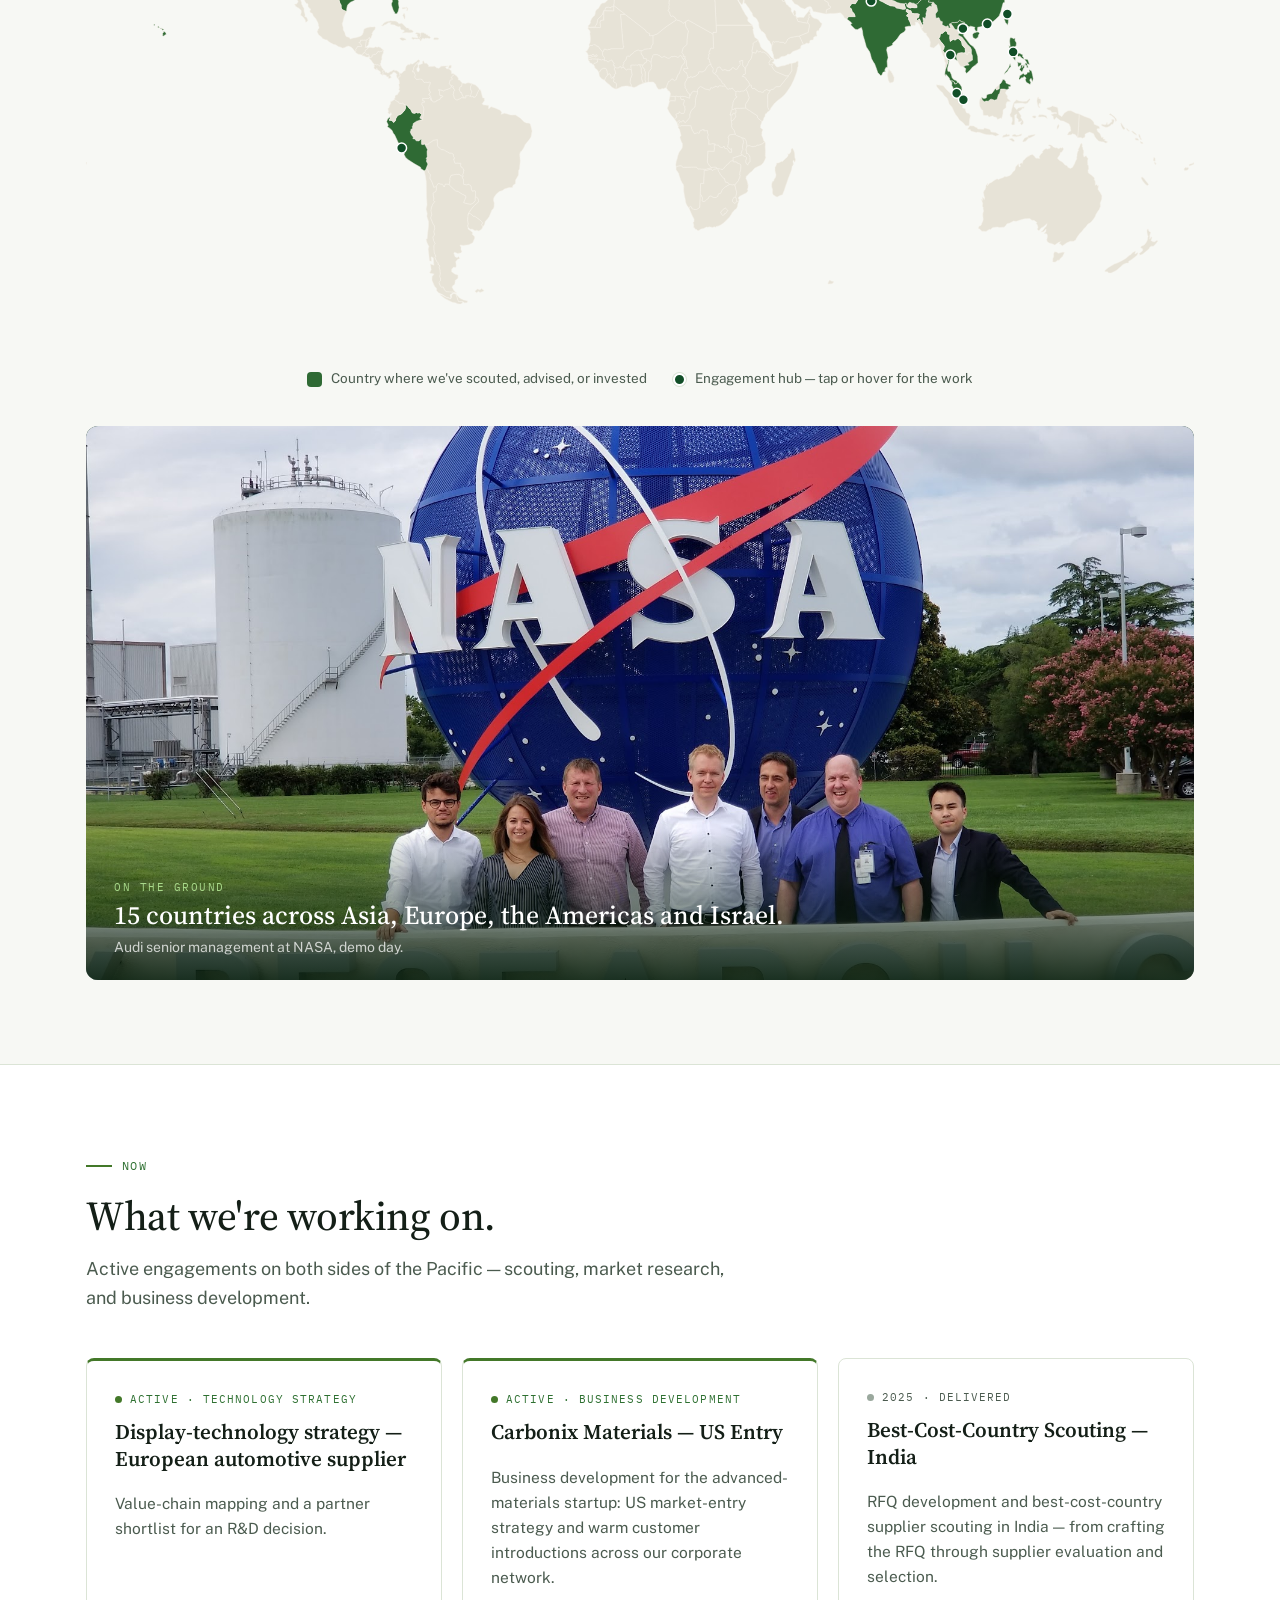
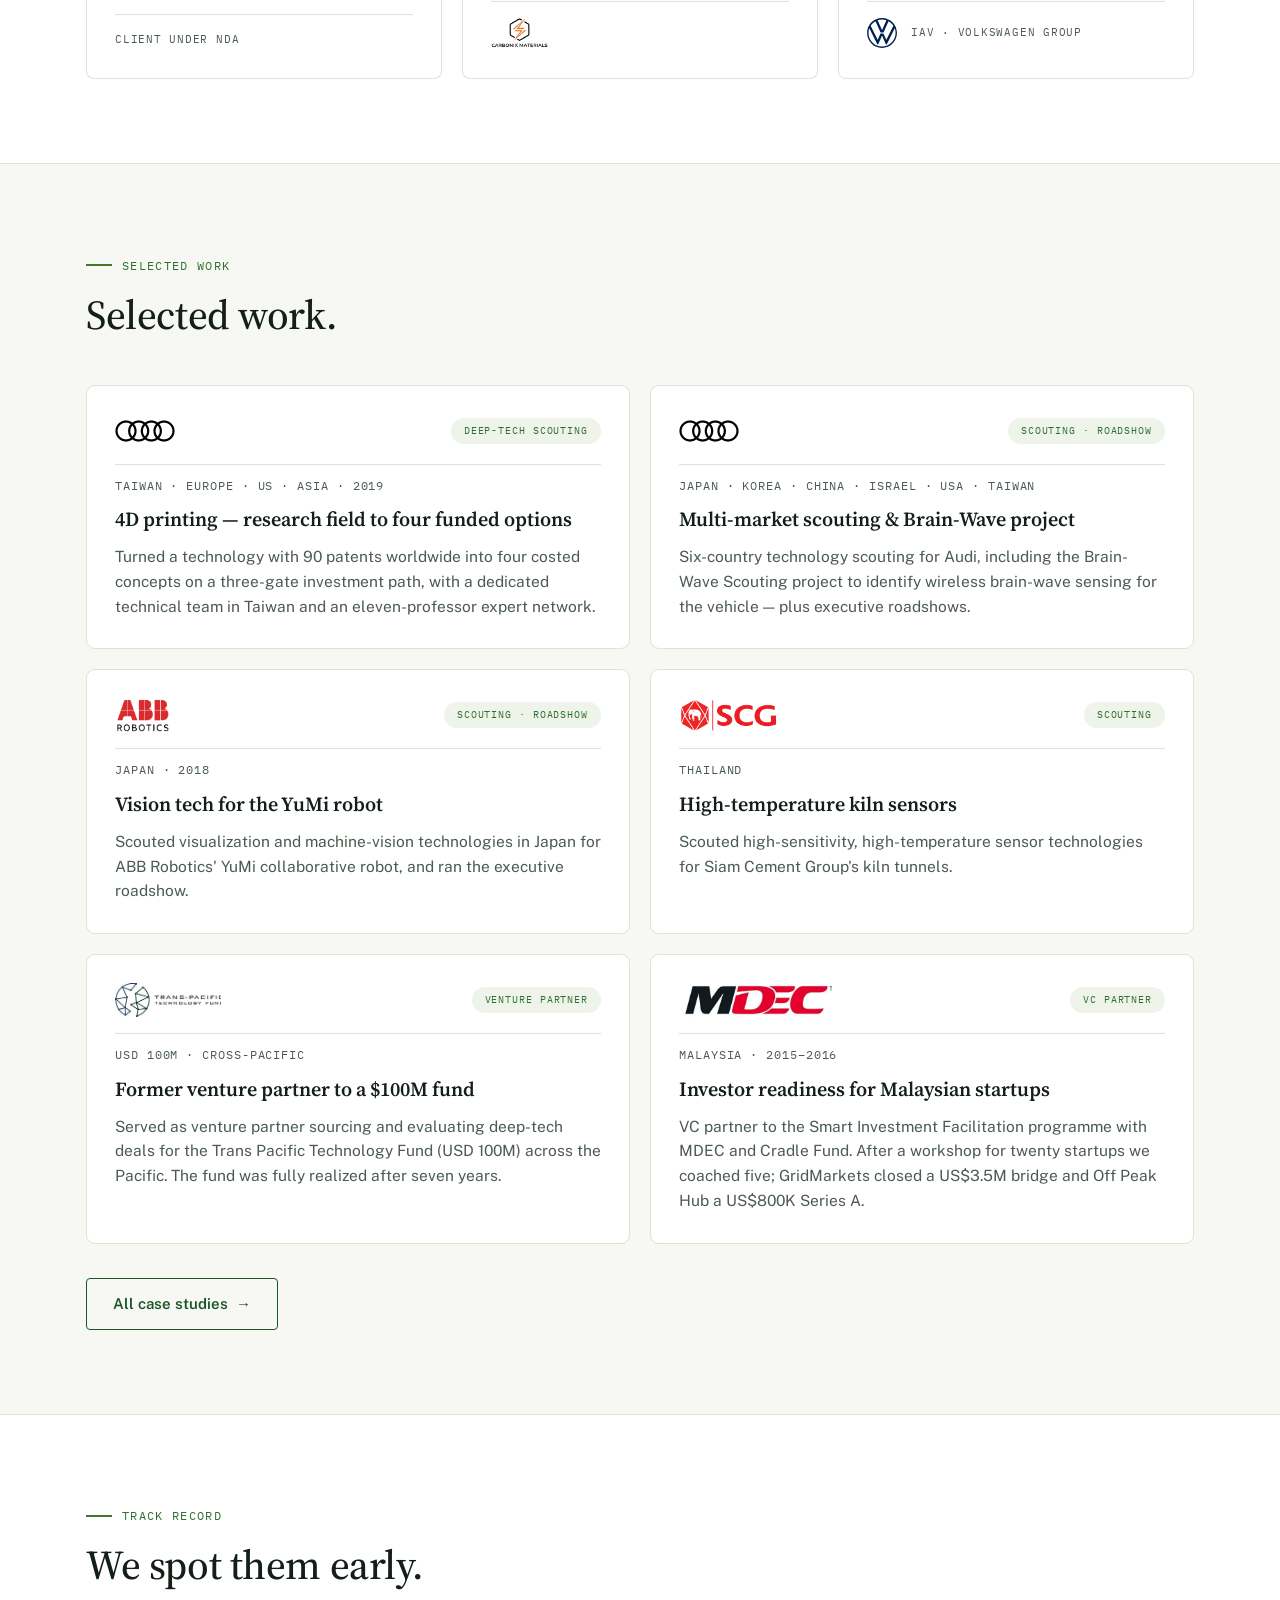
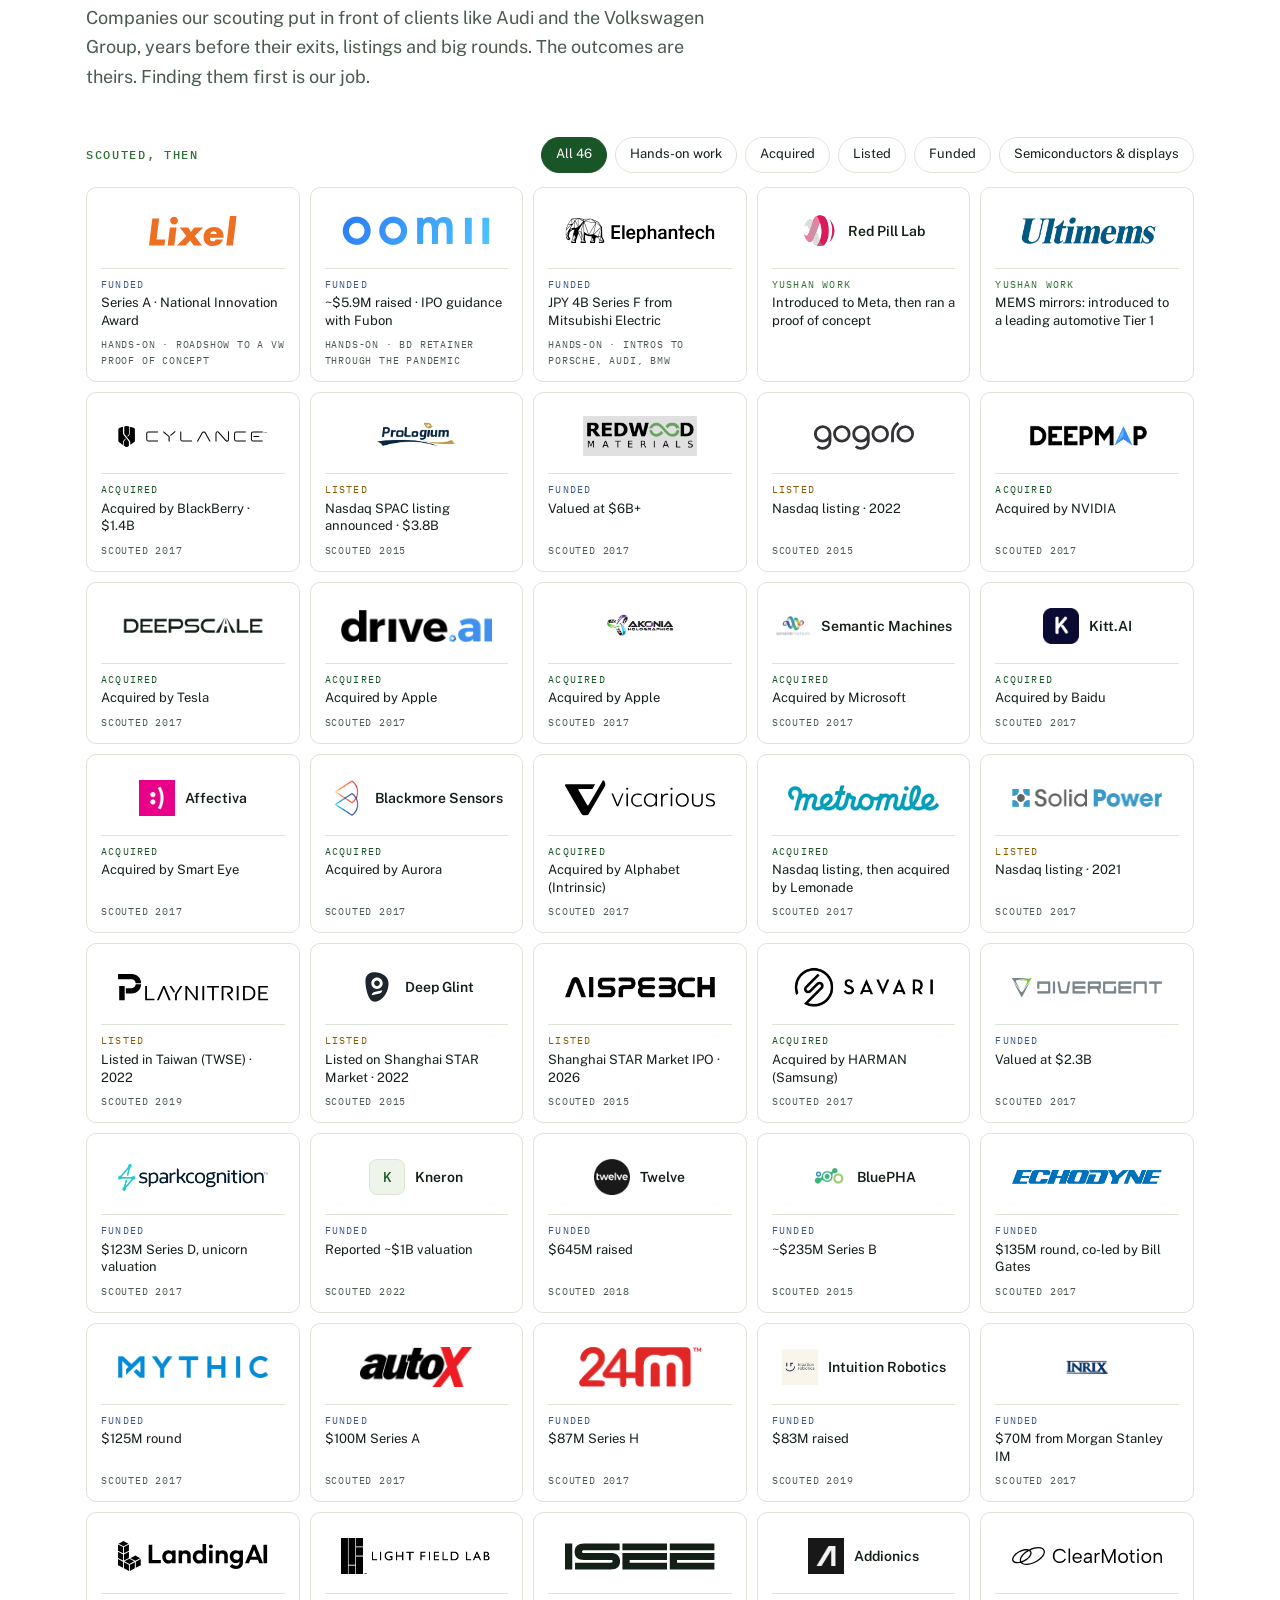
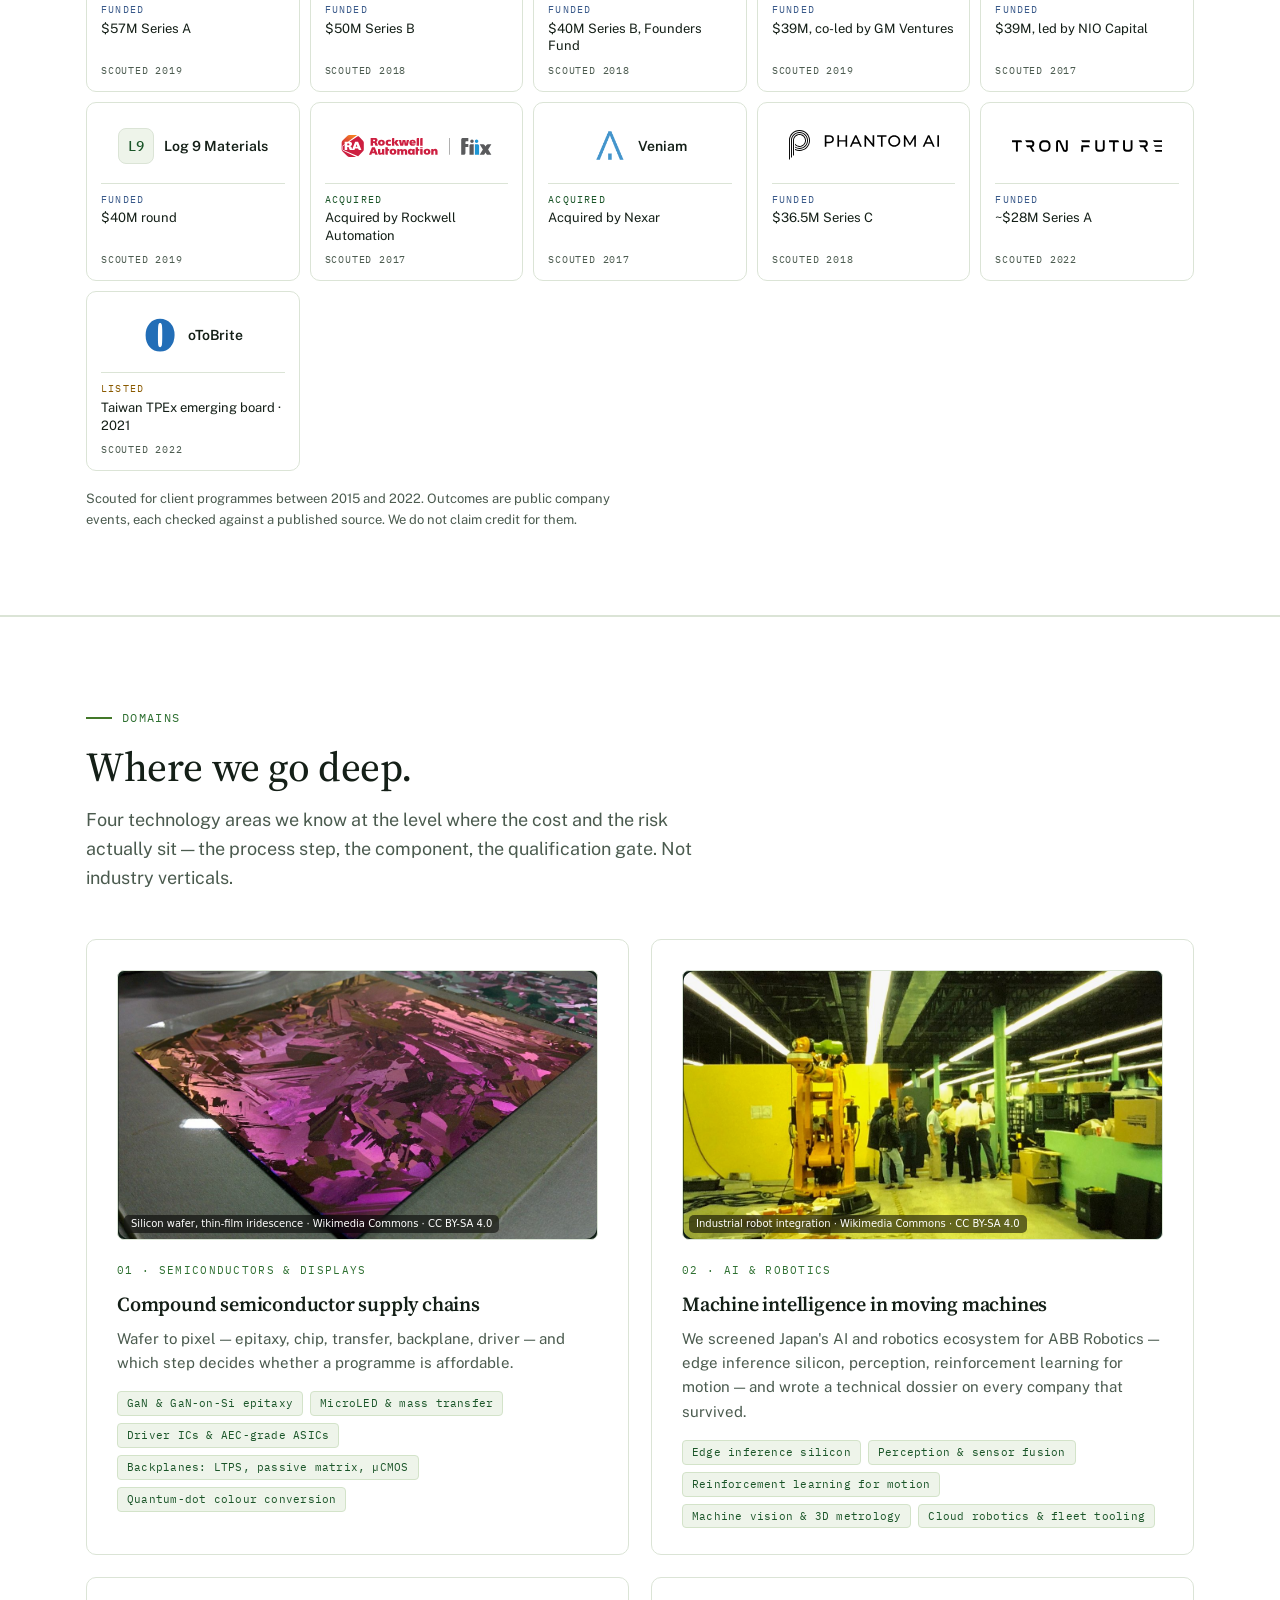
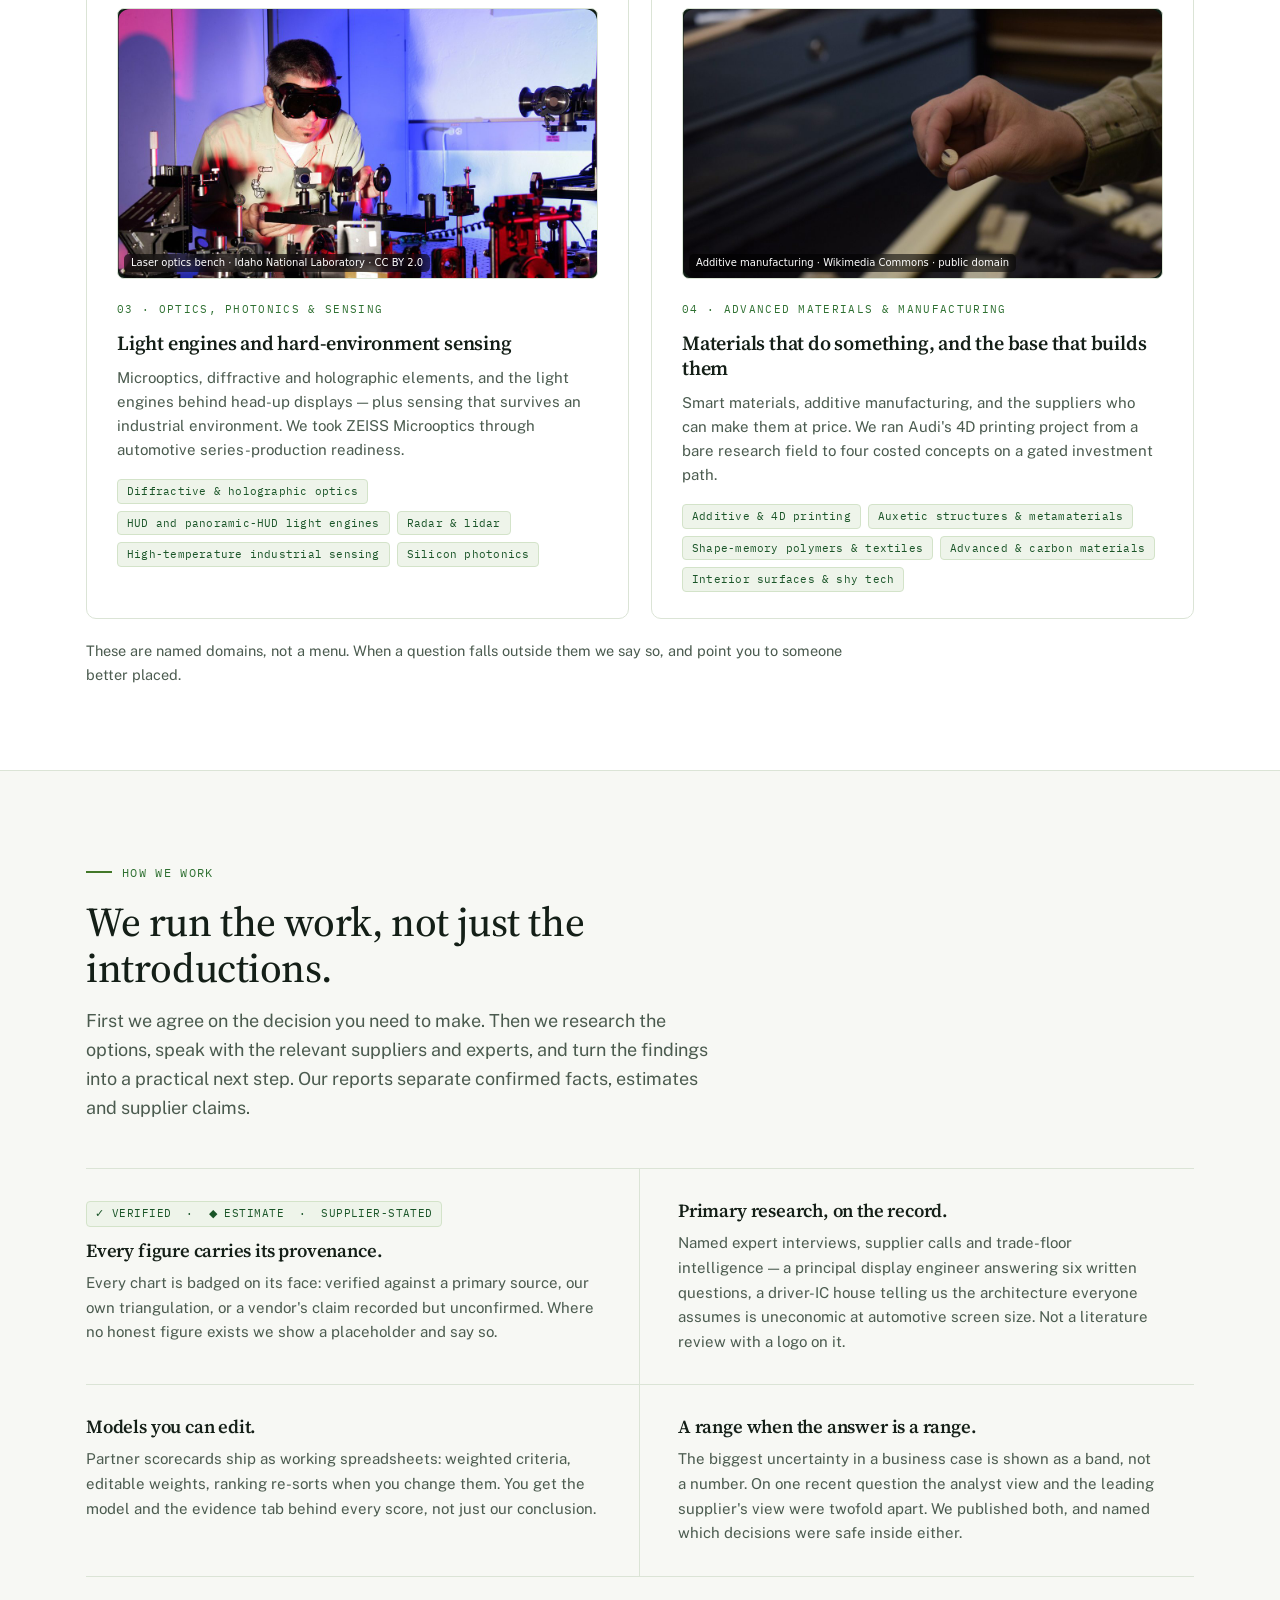
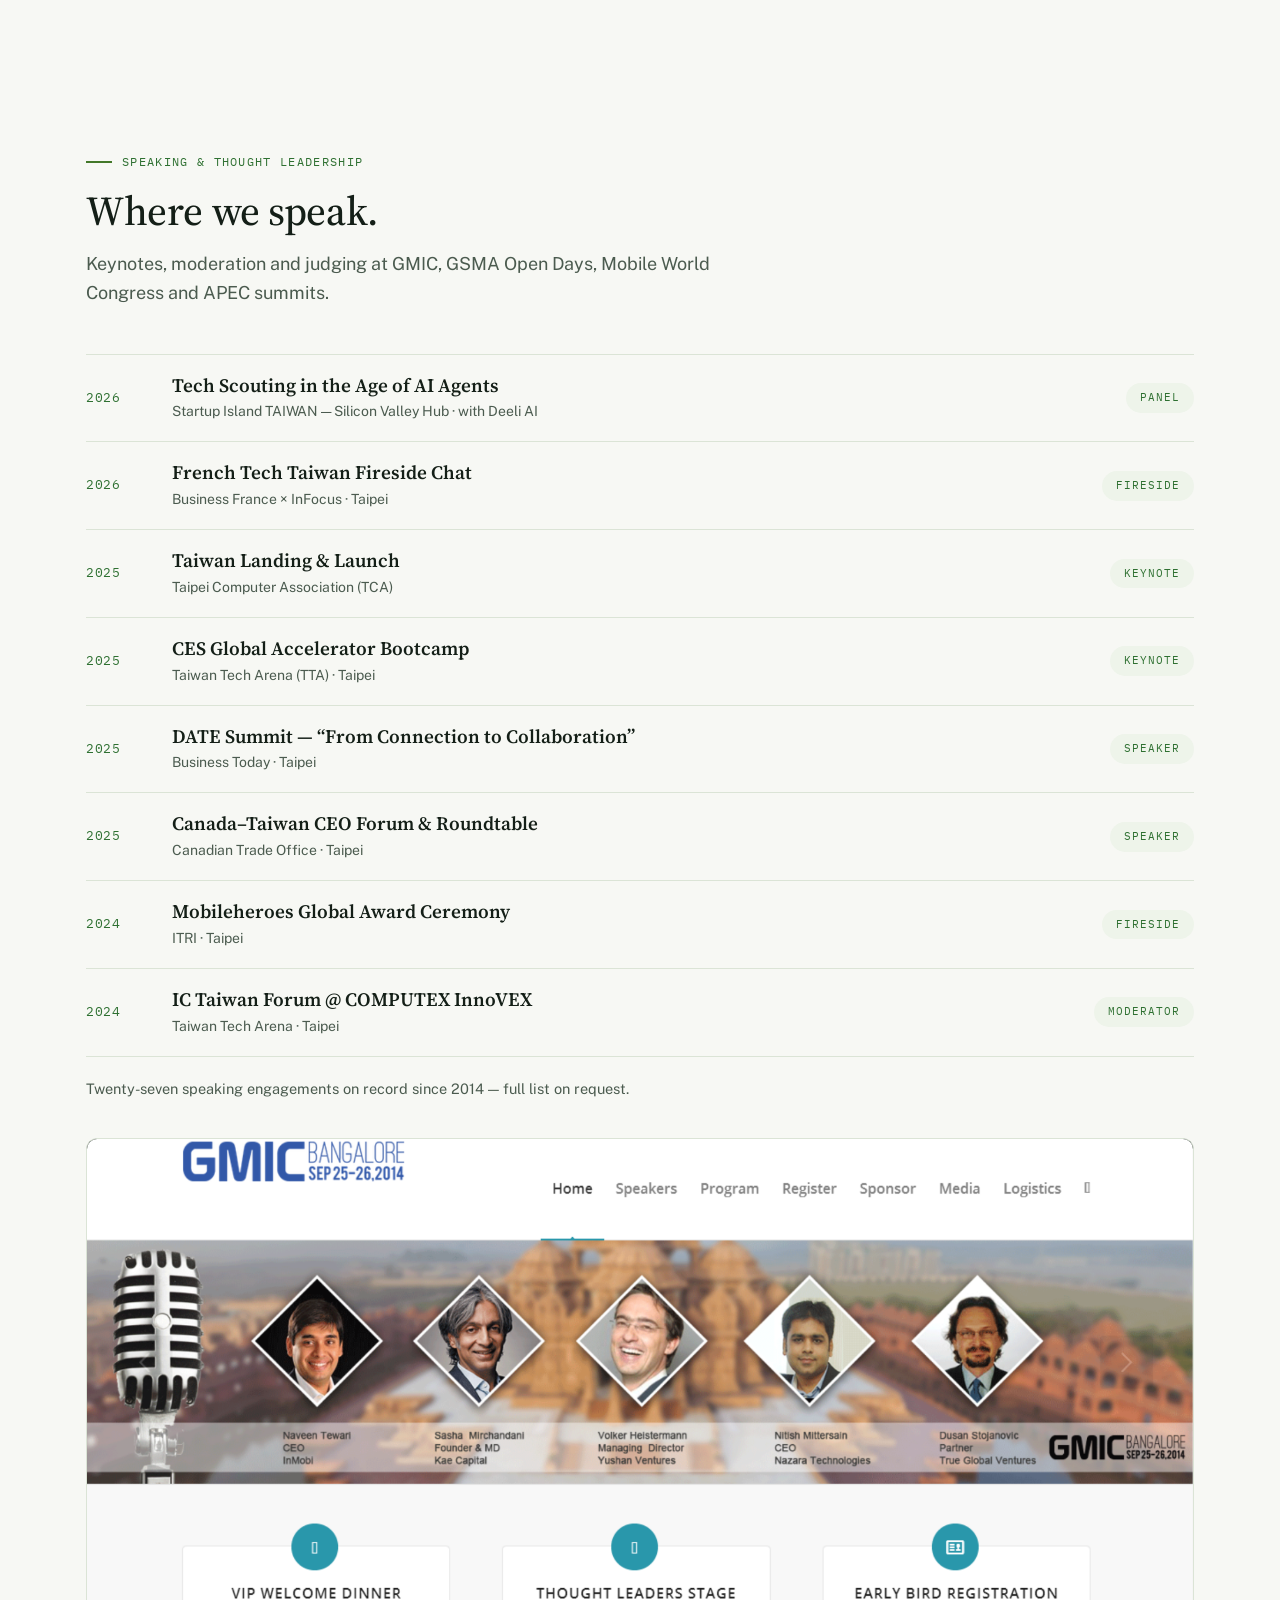
==== commit a676aa9f: "Update Volker Kaese team portrait" ====
--- a/index.html
+++ b/index.html
@@ -650,7 +650,7 @@
         <div class="team-links"><a href="https://www.linkedin.com/in/brucewbateman/" target="_blank" rel="noopener">LinkedIn</a><a href="https://www.brucebateman.com/" target="_blank" rel="noopener">Website</a></div>
       </div>
       <div class="team-mini">
-        <image-slot id="photo-vk" src="assets/VK.jpeg" shape="circle" placeholder="Photo"></image-slot>
+        <image-slot id="photo-vk" src="[data-uri]" shape="circle" placeholder="Photo"></image-slot>
         <h3>Dr.-Ing. Volker Kaese</h3>
         <div class="team-role">Independent Consultant · Germany</div>
         <p>Automotive engineering leader with deep OEM experience. Works with Yushan on technology research, supplier programs, and innovation consulting for European automotive clients.</p>
